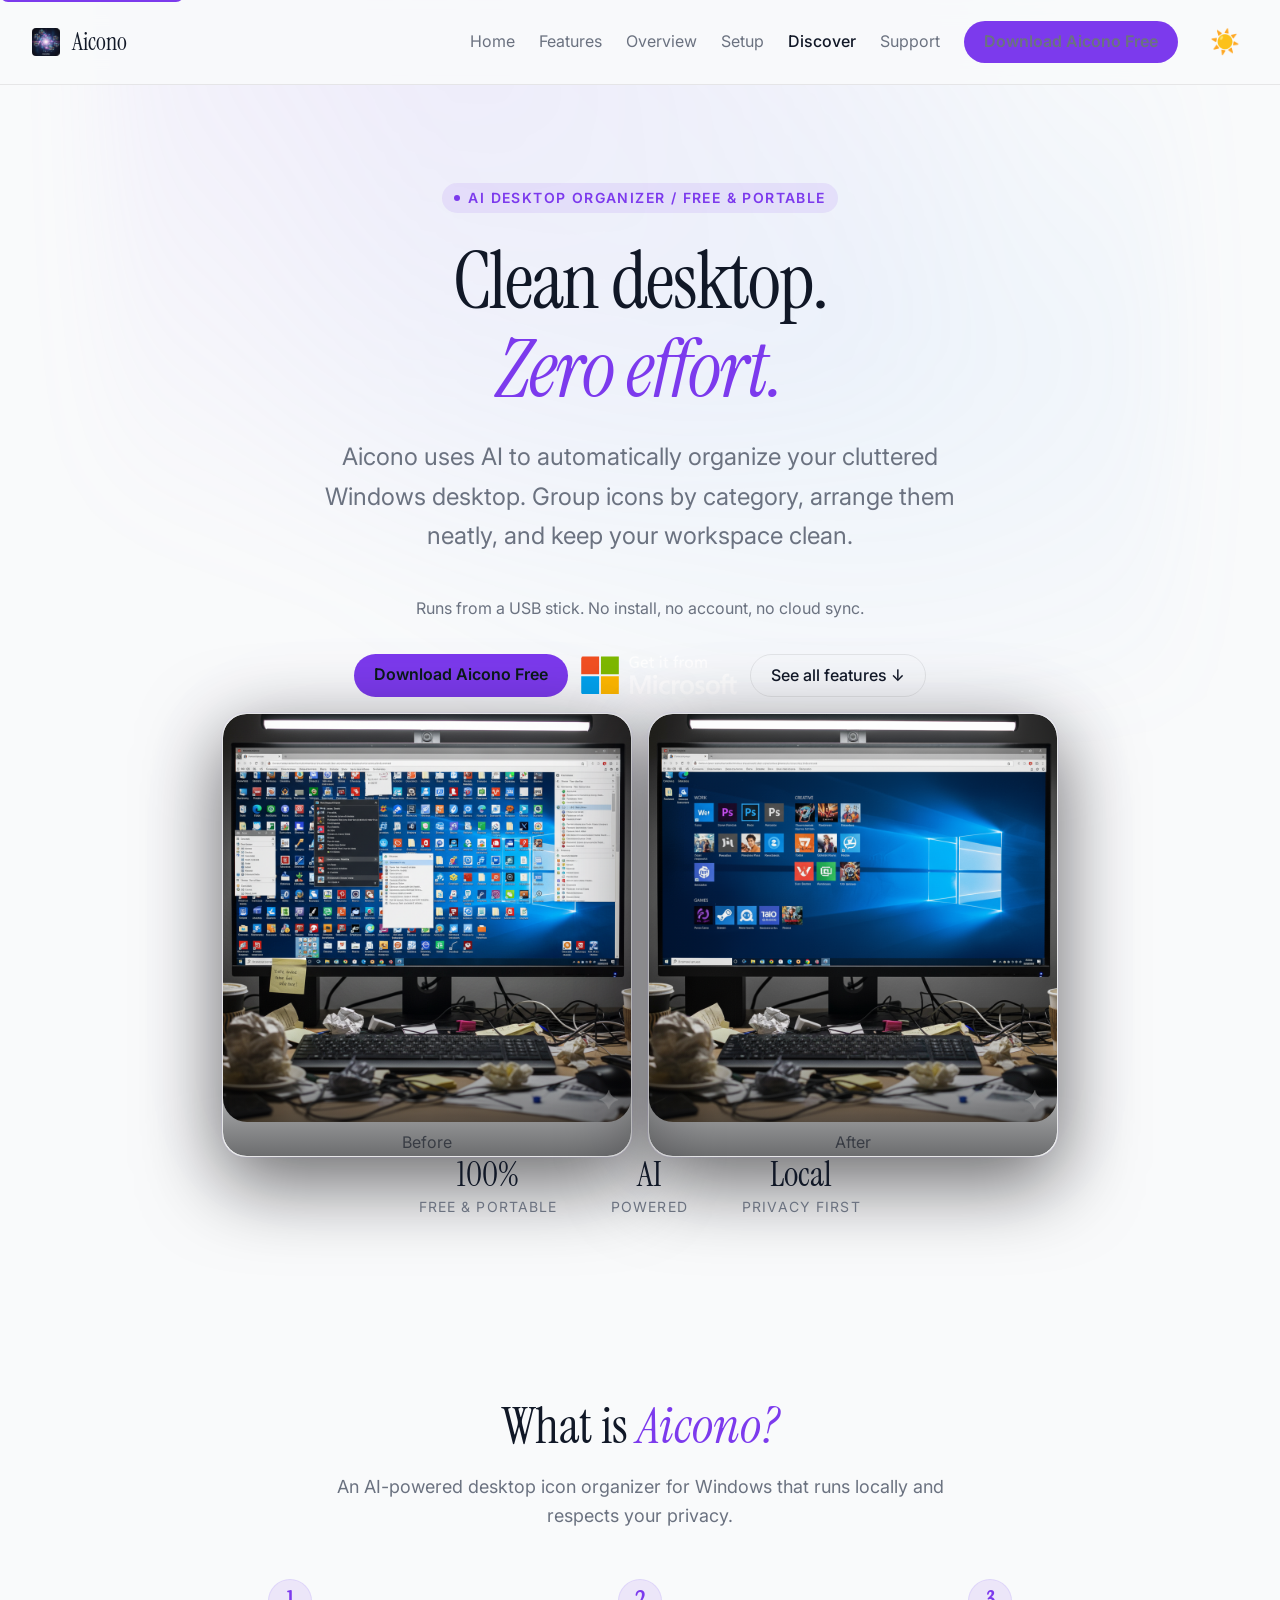
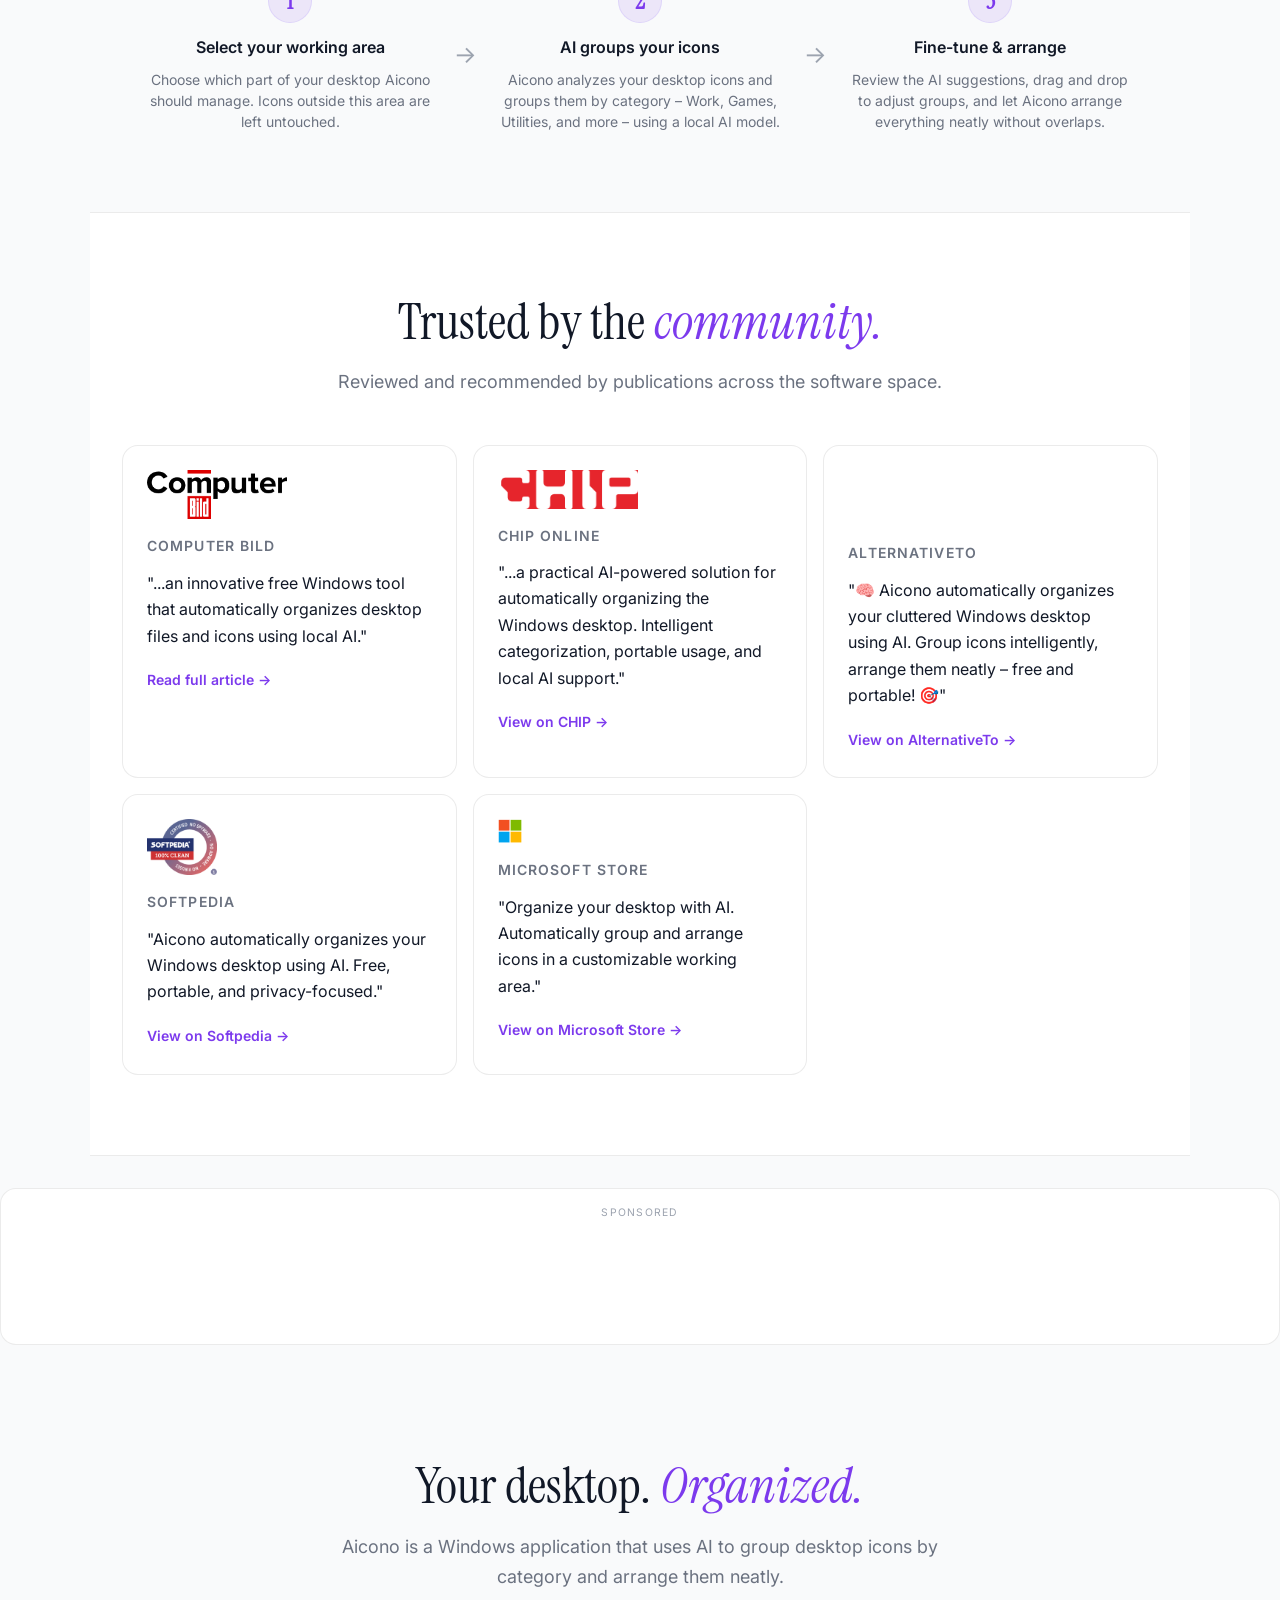
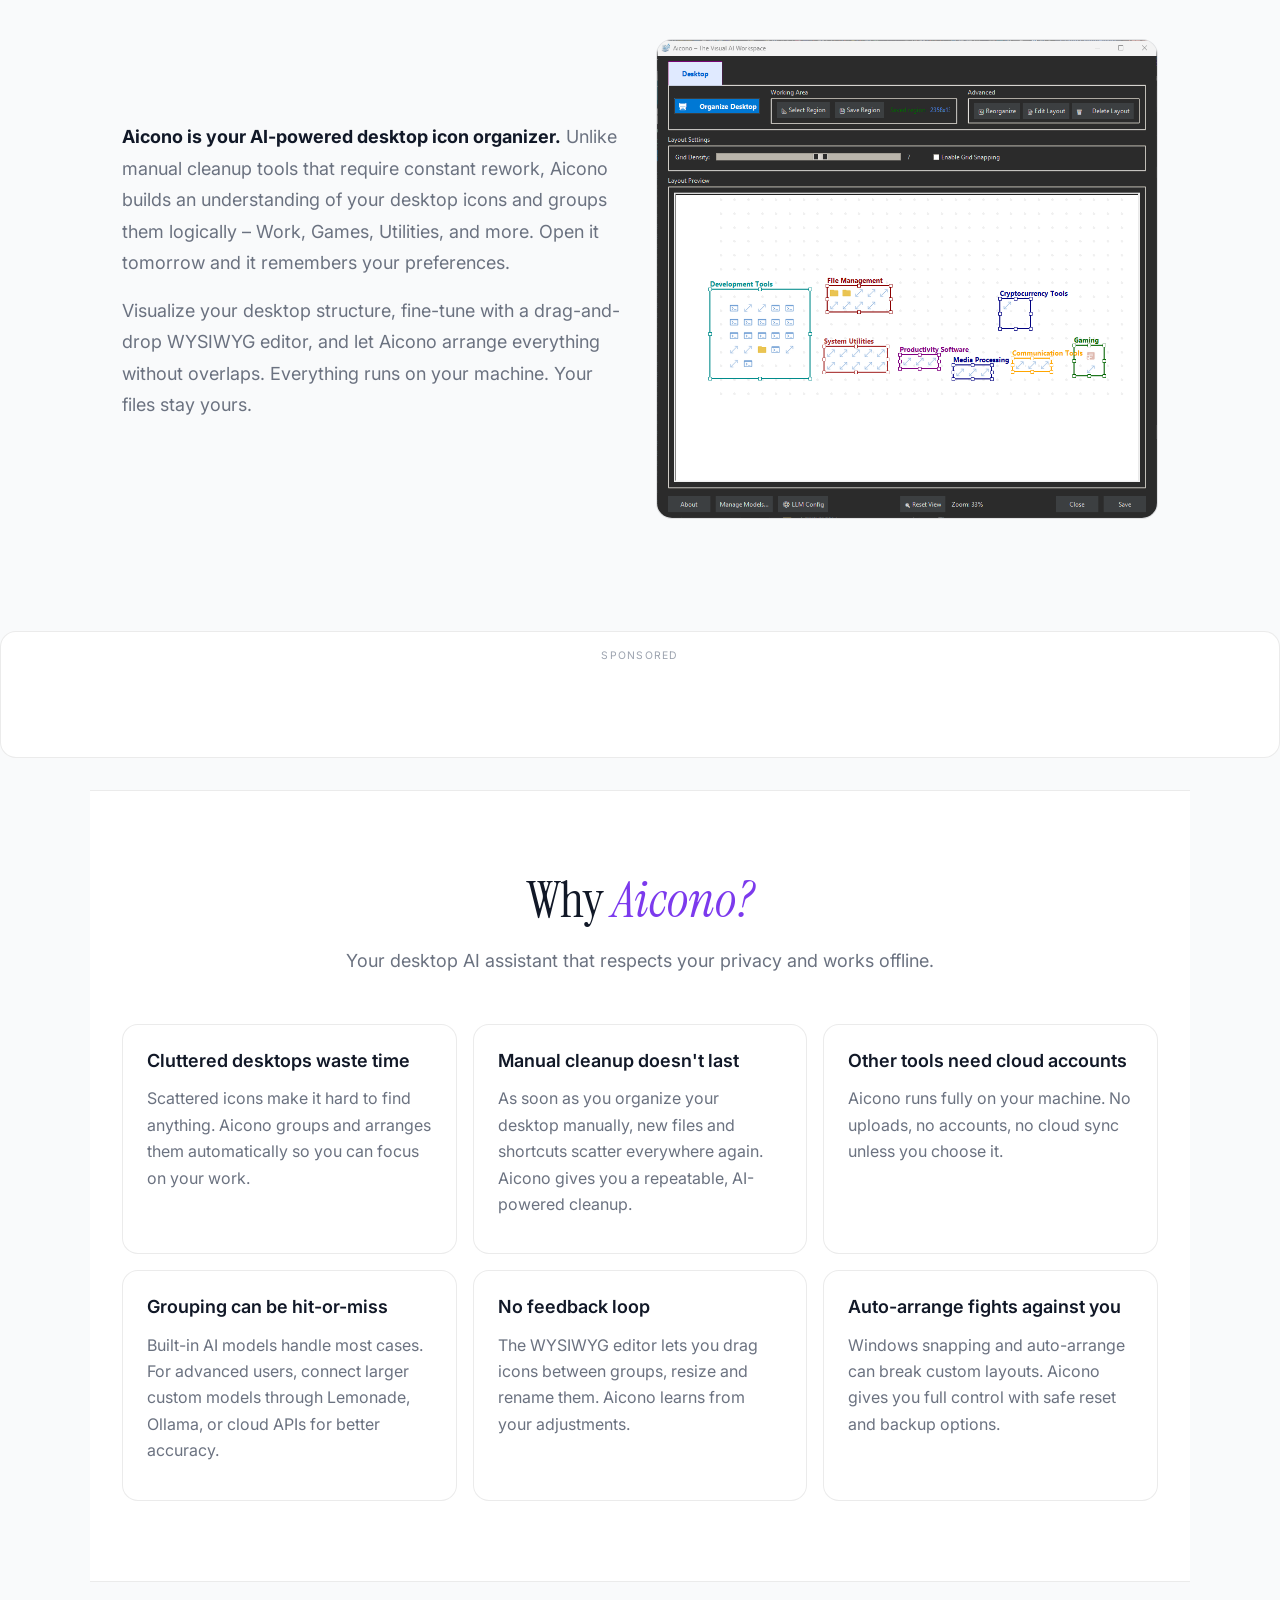
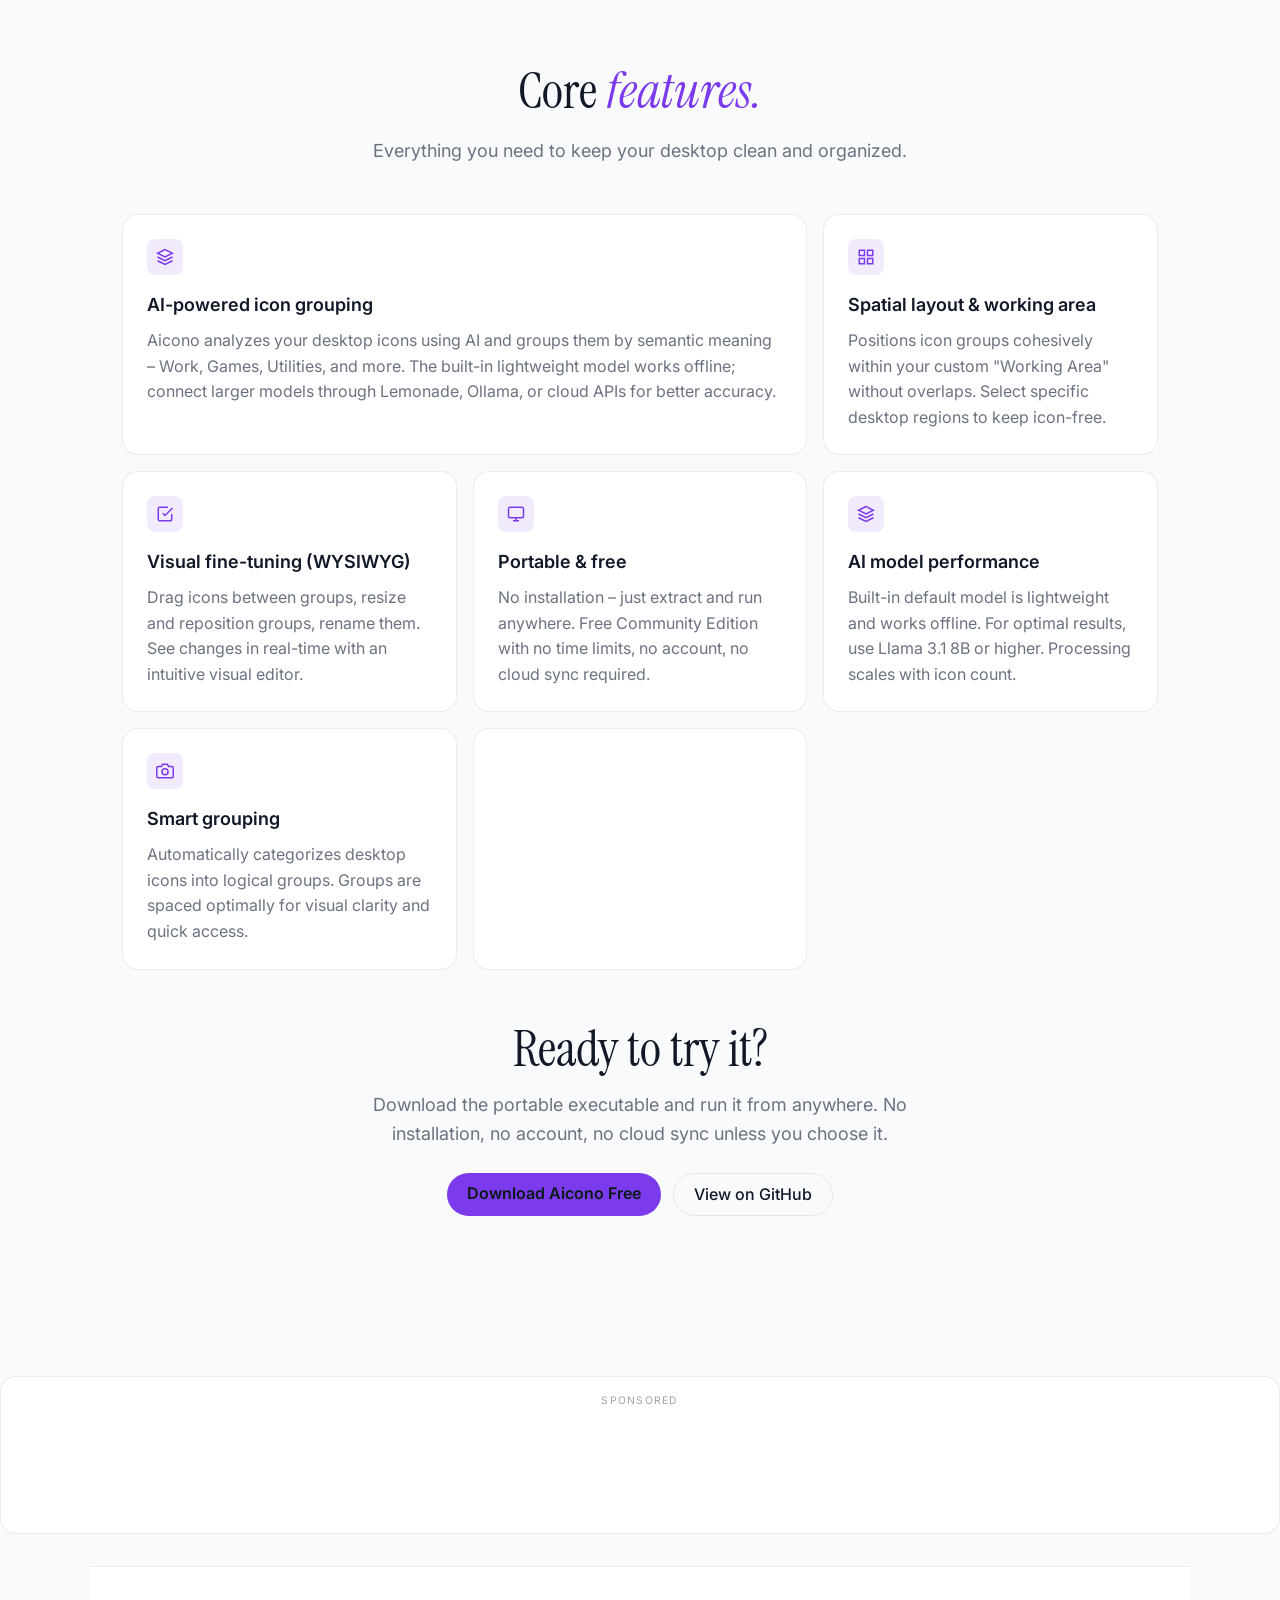
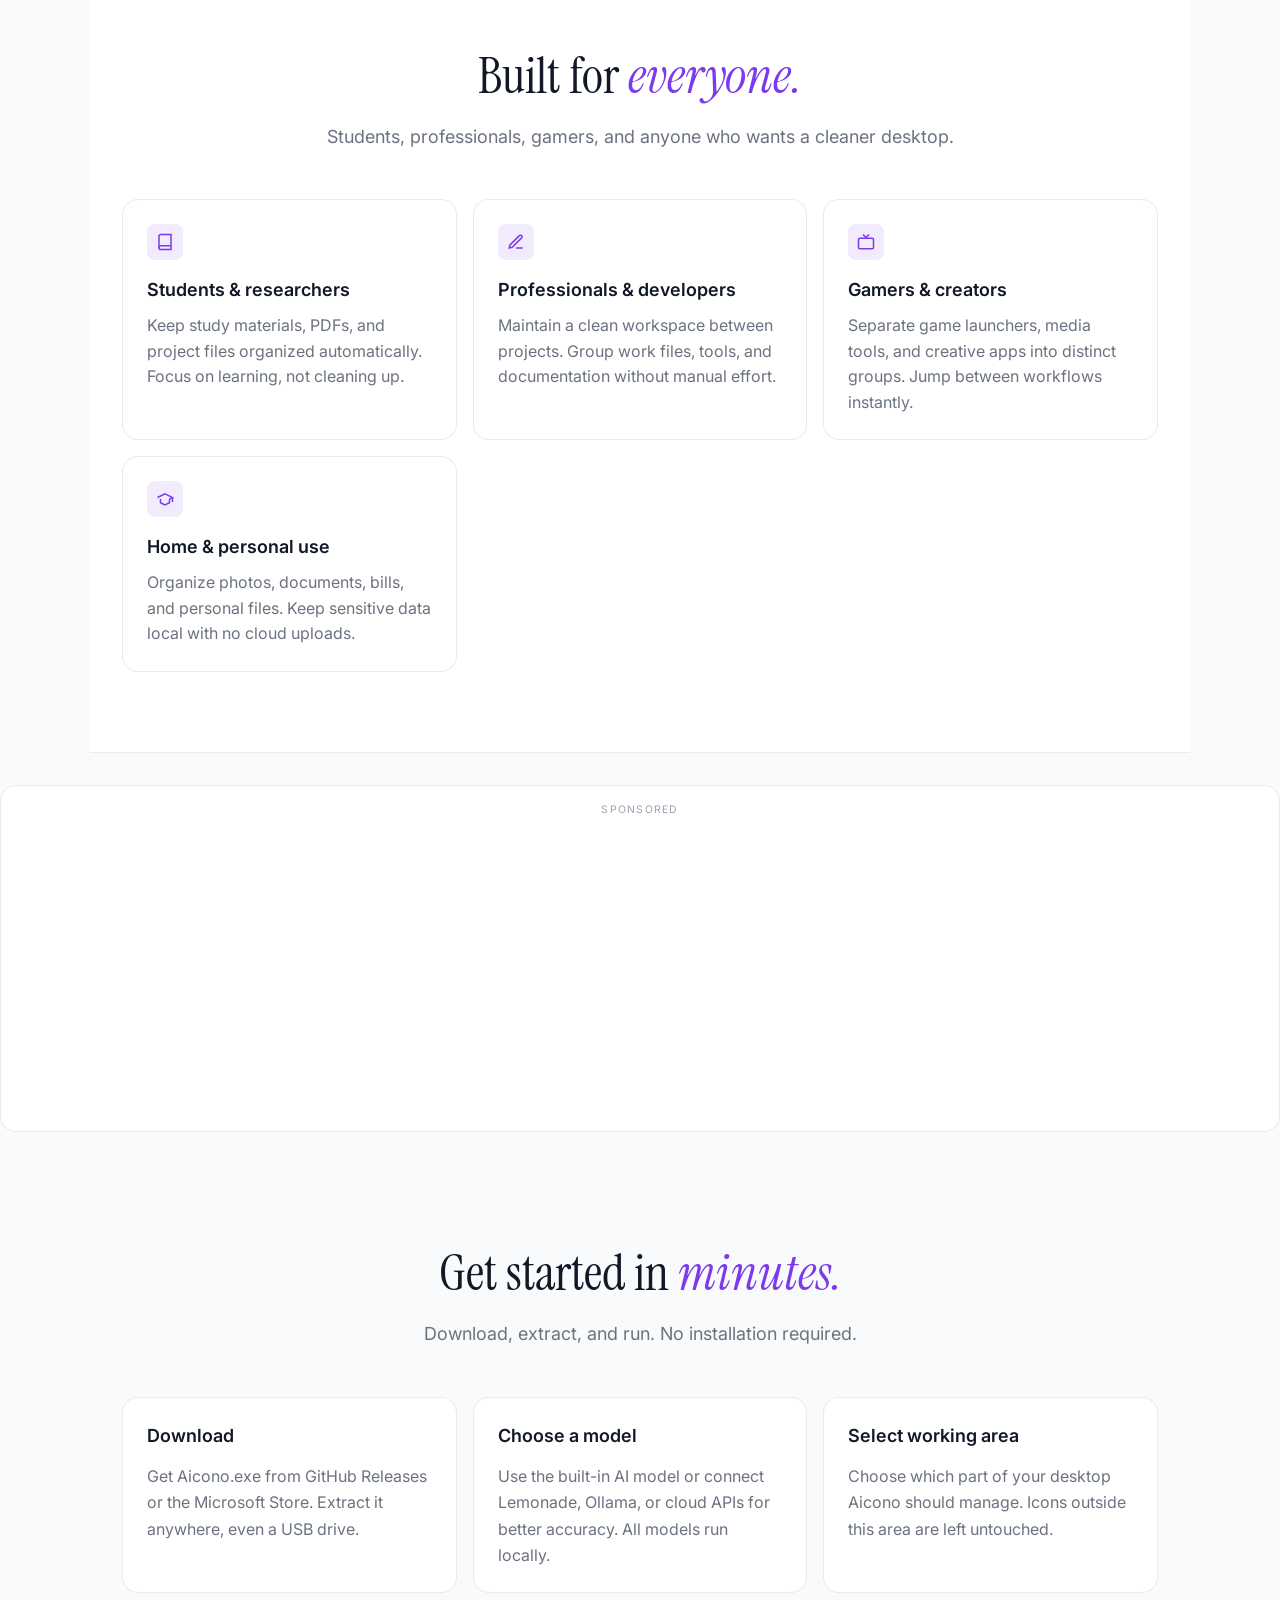
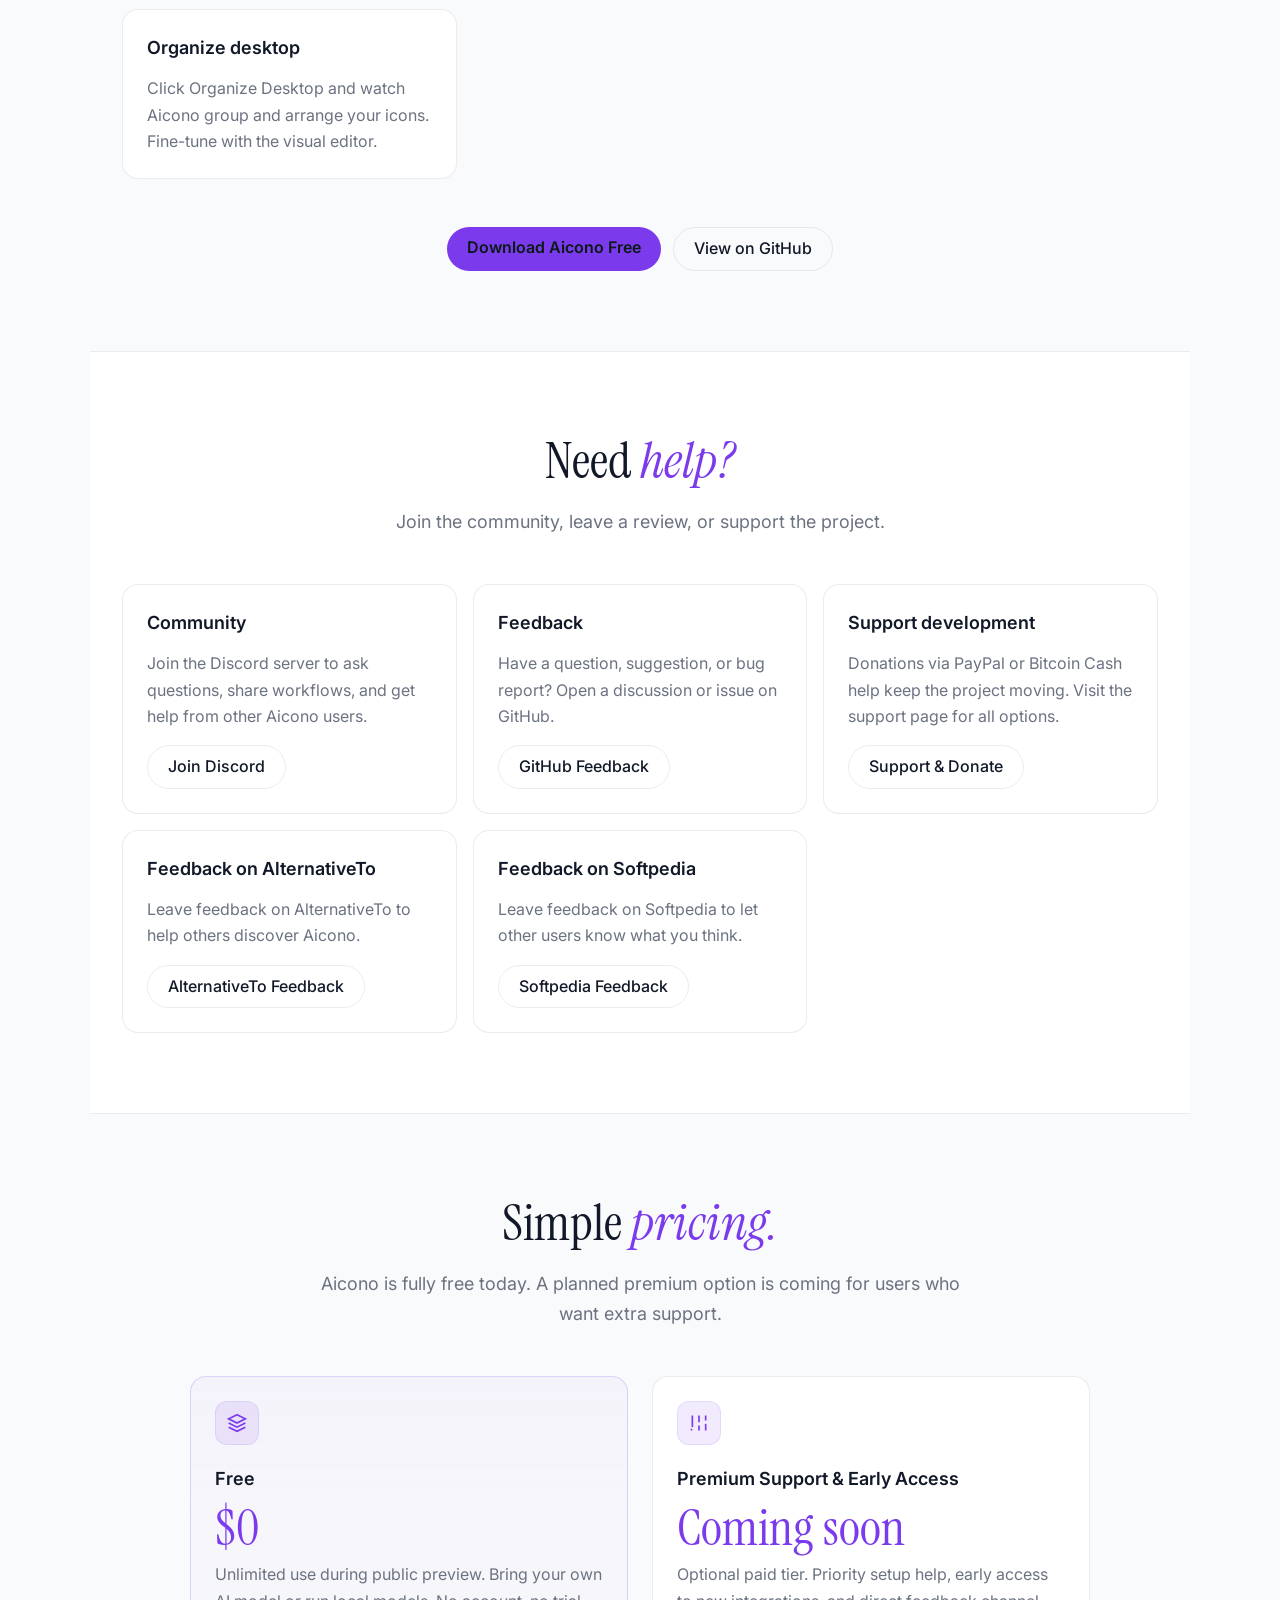
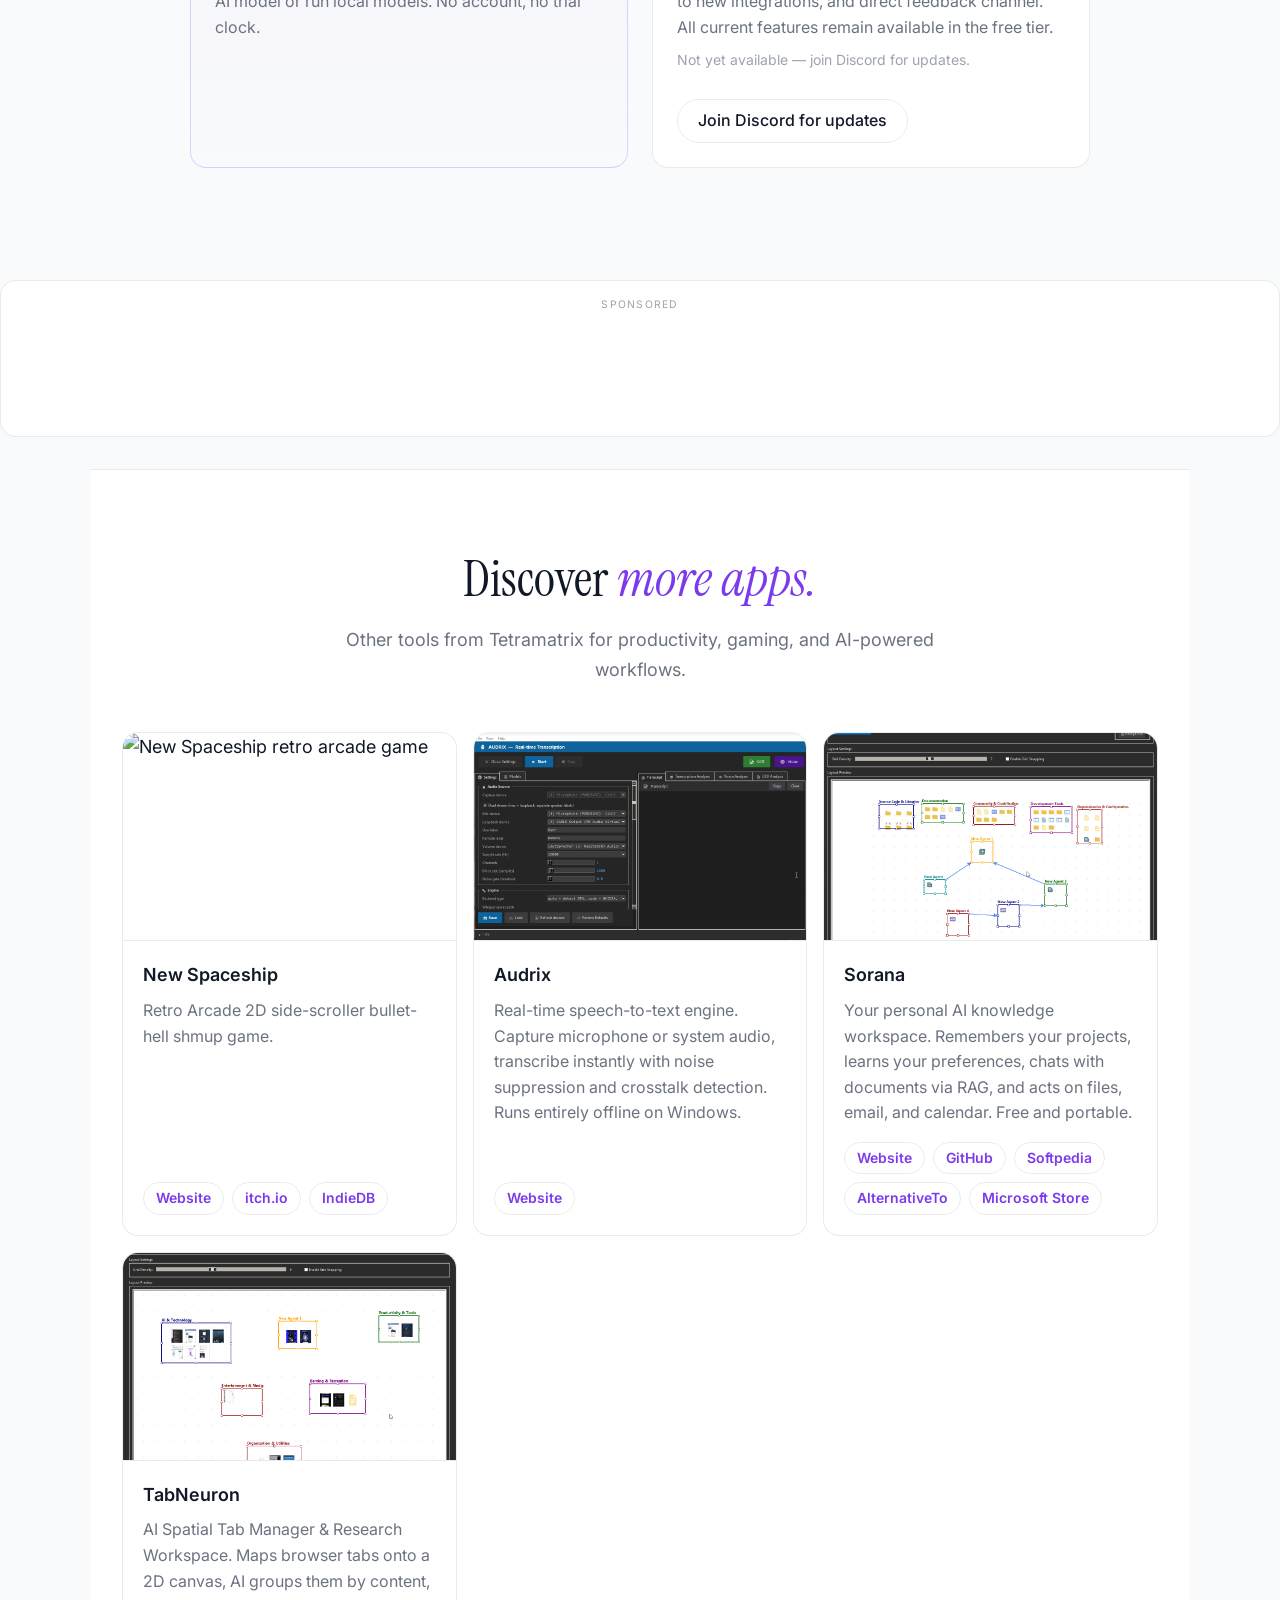
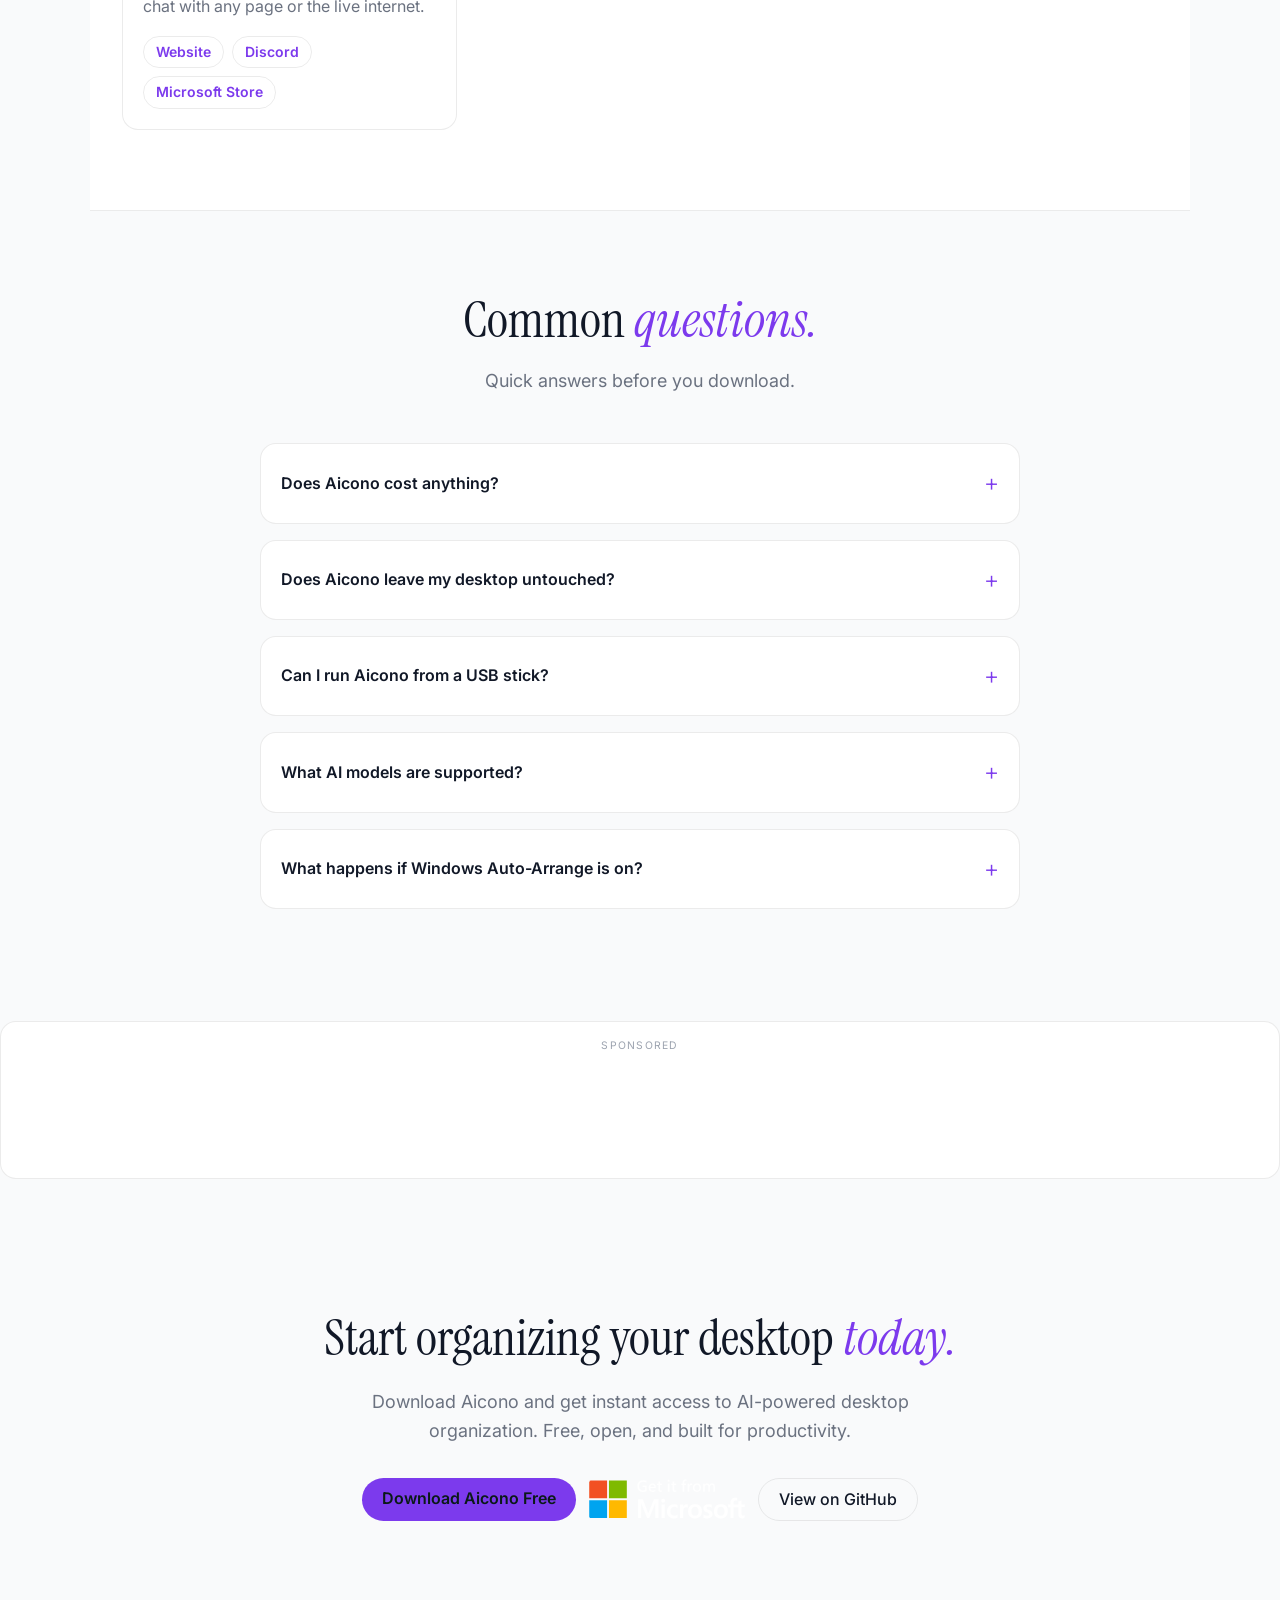
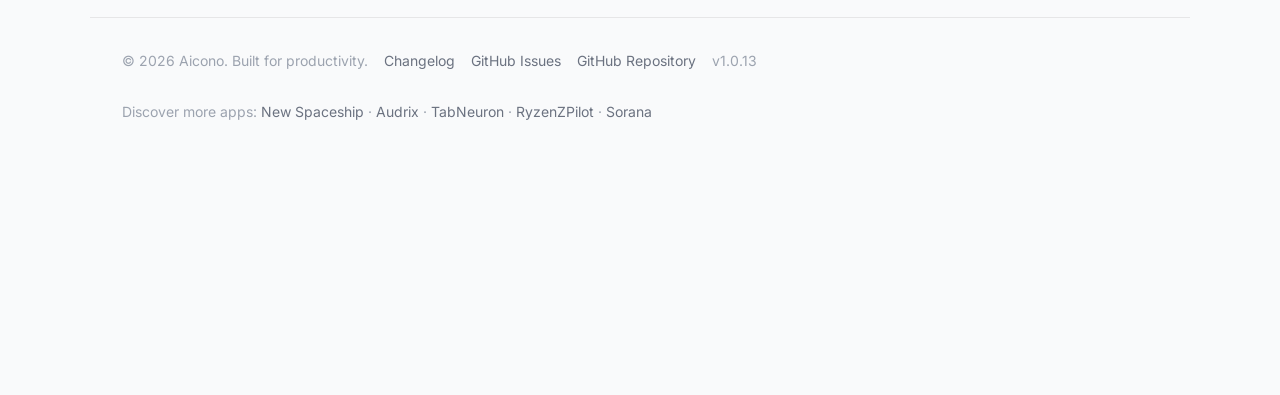
==== docs/index.html @ 20be3ae0 "feat(docs): add support for GitHub download link in footer navigation   Documentation:   - Modified " ====
<!DOCTYPE html>
<html lang="en">
<head>
<meta charset="UTF-8">
<meta name="viewport" content="width=device-width, initial-scale=1.0">
<noscript><meta http-equiv="refresh" content="0; URL=https://tetramatrix.github.io/Aicono/"></noscript>
<script>
(function(){
  var stored=localStorage.getItem('theme');
  if(stored){document.documentElement.setAttribute('data-theme',stored);}
  else if(window.matchMedia&&window.matchMedia('(prefers-color-scheme: light)').matches){
    document.documentElement.setAttribute('data-theme','light');
  }
})();
</script>

<!-- Google Ads -->
<script async src="https://pagead2.googlesyndication.com/pagead/js/adsbygoogle.js?client=ca-pub-6449563648591184"
     crossorigin="anonymous"></script>

<title>Aicono - 🚀 AI Intelligent Desktop Icon Autopilot</title>
<meta name="description" content="Aicono automatically organizes your cluttered Windows desktop using AI. Group icons intelligently, arrange them neatly – free and portable!">
<meta property="og:title" content="Aicono - 🚀 AI Intelligent Desktop Icon Autopilot">
<meta property="og:description" content="Transform your messy desktop into an organized workspace with AI-powered icon grouping and layout!">
<meta property="og:type" content="website">
<meta property="og:url" content="https://tetramatrix.github.io/Aicono/">
<meta property="og:image" content="https://tetramatrix.github.io/Aicono/og-image.png">
<meta name="twitter:card" content="summary_large_image">
<meta name="twitter:title" content="Aicono - 🚀 AI Intelligent Desktop Icon Autopilot">
<meta name="twitter:description" content="Transform your messy desktop into an organized workspace with AI-powered icon grouping and layout!">
<meta name="twitter:image" content="https://tetramatrix.github.io/Aicono/og-image.png">
  <link rel="icon" type="image/png" href="logo-3.png">
  <link rel="canonical" href="https://tetramatrix.github.io/Aicono/">
  <meta name="robots" content="index, follow">
  <meta name="theme-color" content="#0e0f11">
  <link rel="preconnect" href="https://fonts.googleapis.com">
  <link rel="preconnect" href="https://fonts.gstatic.com" crossorigin>
  <link href="https://fonts.googleapis.com/css2?family=Inter:wght@300..700&family=Instrument+Serif:ital@0;1&display=swap" rel="stylesheet">
  <script type="application/ld+json">
    {
      "@context": "https://schema.org",
      "@type": "SoftwareApplication",
      "name": "Aicono",
      "operatingSystem": "Windows 11",
      "applicationCategory": "Productivity, DesktopUtility",
      "offers": { "@type": "Offer", "price": "0" },
      "screenshot": ["desktop_clutter.png", "desktop_clean2.png", "main.png"],
      "url": "https://tetramatrix.github.io/Aicono/",
      "downloadUrl": "https://github.com/Tetramatrix/Aicono/raw/refs/heads/main/docs/Aicono.exe",
      "softwareVersion": "1.0.13",
      "author": { "@type": "Organization", "name": "Tetramatrix" },
      "sameAs": [
        "https://github.com/Tetramatrix/Aicono",
        "https://alternativeto.net/software/aicono",
        "https://www.softpedia.com/get/Desktop-Enhancements/Other-Desktop-Enhancements/Aicono.shtml"
      ]
    }
  </script>
  <script type="application/ld+json">
    {
      "@context": "https://schema.org",
      "@type": "FAQPage",
      "mainEntity": [
        {
          "@type": "Question",
          "name": "Does Aicono cost anything?",
          "acceptedAnswer": {
            "@type": "Answer",
            "text": "Aicono is completely free to download and use. You can connect local AI models (Lemonade, Ollama, Llama.cpp) that run offline, or use cloud APIs with your own key for better accuracy."
          }
        },
        {
          "@type": "Question",
          "name": "Does Aicono leave my desktop untouched?",
          "acceptedAnswer": {
            "@type": "Answer",
            "text": "You define a custom Working Area in the main window. Icons outside that area are left completely untouched, and the visual editor lets you restore previous layouts at any time."
          }
        },
        {
          "@type": "Question",
          "name": "Can I run Aicono from a USB stick?",
          "acceptedAnswer": {
            "@type": "Answer",
            "text": "Yes. Aicono is a portable executable. Extract it anywhere and run it. No installation, no registry changes, no admin rights required."
          }
        },
        {
          "@type": "Question",
          "name": "What AI models are supported?",
          "acceptedAnswer": {
            "@type": "Answer",
            "text": "The built-in lightweight model runs fully offline. For better accuracy, connect Lemonade, Ollama, Llama.cpp, or cloud services like OpenAI and Mistral. The Model Manager lets you browse, favorite, and probe models."
          }
        },
        {
          "@type": "Question",
          "name": "What happens if Windows Auto-Arrange is on?",
          "acceptedAnswer": {
            "@type": "Answer",
            "text": "Disable Windows Auto-Arrange for best results. Right-click your Desktop > View > uncheck Auto-arrange icons. Aicono needs full control to arrange your layout correctly."
          }
        }
      ]
    }
  </script>

<style>
/* Art direction: AI knowledge workspace → technical, clean, confident
   Palette: deep dark surfaces, teal accent, restrained color
   Typography: Instrument Serif display + Inter body */

:root, [data-theme="dark"] {
  --color-bg:             #0e0f11;
  --color-surface:        #141618;
  --color-surface-2:      #1a1c1f;
  --color-surface-3:      #202226;
  --color-border:         rgba(255,255,255,0.08);
  --color-text:           #e8eaed;
  --color-text-muted:     #8a8f98;
  --color-text-faint:     #4a4f58;
  --color-primary:        #A78BFA;
  --color-primary-hover:  #8B5CF6;
  --color-primary-dim:    rgba(167,139,250,0.12);
  --color-primary-glow:   rgba(167,139,250,0.06);
  --color-free:           #4ade80;
  --color-free-dim:       rgba(74,222,128,0.12);
  --color-cloud:          #60a5fa;
  --color-cloud-dim:      rgba(96,165,250,0.12);
  --color-local:          #f59e0b;
  --color-local-dim:      rgba(245,158,11,0.12);

  --font-display: 'Instrument Serif', Georgia, serif;
  --font-body: 'Inter', system-ui, sans-serif;

  --text-xs:   clamp(0.75rem, 0.7rem + 0.25vw, 0.875rem);
  --text-sm:   clamp(0.875rem, 0.8rem + 0.35vw, 1rem);
  --text-base: clamp(1rem, 0.95rem + 0.25vw, 1.125rem);
  --text-lg:   clamp(1.125rem, 1rem + 0.75vw, 1.5rem);
  --text-xl:   clamp(1.5rem, 1.2rem + 1.25vw, 2.25rem);
  --text-2xl:  clamp(2rem, 1.2rem + 2.5vw, 3.5rem);
  --text-hero: clamp(2.5rem, 1rem + 5vw, 5rem);

  --space-1: 0.25rem; --space-2: 0.5rem; --space-3: 0.75rem;
  --space-4: 1rem; --space-5: 1.25rem; --space-6: 1.5rem;
  --space-8: 2rem; --space-10: 2.5rem; --space-12: 3rem;
  --space-16: 4rem; --space-20: 5rem; --space-24: 6rem;

  --radius-sm: 0.375rem; --radius-md: 0.5rem; --radius-lg: 0.75rem;
  --radius-xl: 1rem; --radius-2xl: 1.5rem; --radius-full: 9999px;
}

[data-theme="light"] {
  --color-bg:             #f9fafb;
  --color-surface:        #ffffff;
  --color-surface-2:      #f3f4f6;
  --color-surface-3:      #e5e7eb;
  --color-border:         rgba(0,0,0,0.08);
  --color-text:           #111827;
  --color-text-muted:     #6b7280;
  --color-text-faint:     #9ca3af;
  --color-primary:        #7c3aed;
  --color-primary-hover:  #6d28d9;
  --color-primary-dim:    rgba(124,58,237,0.1);
  --color-primary-glow:   rgba(124,58,237,0.05);
  --color-free:           #16a34a;
  --color-free-dim:       rgba(22,163,74,0.1);
  --color-cloud:          #2563eb;
  --color-cloud-dim:      rgba(37,99,235,0.1);
  --color-local:          #d97706;
  --color-local-dim:      rgba(217,119,6,0.1);
}

*, *::before, *::after { box-sizing: border-box; margin: 0; padding: 0; }
html { scroll-behavior: smooth; -webkit-font-smoothing: antialiased; }
section[id] { scroll-margin-top: 84px; }
@media (prefers-reduced-motion: reduce) {
  html { scroll-behavior: auto; }
  .hero::before { animation: none; }
  .badge-dot { animation: none; }
  .reveal { transition: none; opacity: 1; transform: none; }
  .screenshot-card, .screenshot-card img, .discover-card { transition: none; }
}
body {
  min-height: 100dvh;
  font-family: var(--font-body);
  font-size: var(--text-base);
  color: var(--color-text);
  background: var(--color-bg);
  line-height: 1.6;
  overflow-x: hidden;
  padding-bottom: 240px; /* reserve space for Google Ads bottom banner */
}
img { display: block; max-width: 100%; height: auto; }
.skip-link {
  position: absolute;
  top: -40px;
  left: 0;
  background: var(--color-primary);
  color: #fff;
  padding: var(--space-2) var(--space-4);
  z-index: 100;
  text-decoration: none;
  font-size: var(--text-sm);
  border-radius: var(--radius-md);
}
.skip-link:focus { top: var(--space-2); left: var(--space-2); }
ul { list-style: none; }
a { color: var(--color-primary); text-decoration: none; }
a:hover { color: var(--color-primary-hover); }

/* ── NAV ── */
nav {
  display: flex;
  align-items: center;
  justify-content: space-between;
  padding: var(--space-5) var(--space-8);
  border-bottom: 1px solid var(--color-border);
  position: sticky; top: 0; z-index: 50;
  background: color-mix(in srgb, var(--color-bg) 90%, transparent);
  backdrop-filter: blur(12px);
  transition: box-shadow 200ms ease;
}
nav.scrolled {
  box-shadow: 0 1px 24px rgba(0,0,0,0.25);
}
.nav-logo {
  display: flex; align-items: center; gap: var(--space-3);
  font-family: var(--font-display);
  font-size: var(--text-lg);
  color: var(--color-text);
  text-decoration: none;
}
.nav-links { display: flex; align-items: center; gap: var(--space-6); }
.nav-links a {
  color: var(--color-text-muted); text-decoration: none;
  font-size: var(--text-sm); transition: color 160ms ease;
}
.nav-links a:hover { color: var(--color-text); }
.nav-links a.active { color: var(--color-text); font-weight: 500; }
.btn-primary {
  background: var(--color-primary);
  color: #0a1a17;
  font-size: var(--text-sm);
  font-weight: 600;
  padding: var(--space-2) var(--space-5);
  border-radius: var(--radius-full);
  border: none; cursor: pointer;
  text-decoration: none;
  transition: background 160ms ease, transform 120ms ease;
  display: inline-block;
}
.btn-primary:hover { background: var(--color-primary-hover); transform: translateY(-1px); color: #fff; }
.btn-outline {
  border: 1px solid var(--color-border);
  color: var(--color-text);
  font-size: var(--text-sm);
  font-weight: 500;
  padding: var(--space-2) var(--space-5);
  border-radius: var(--radius-full);
  cursor: pointer;
  text-decoration: none;
  transition: border-color 160ms ease, background 160ms ease;
  display: inline-block;
}
.btn-outline:hover { border-color: var(--color-primary); background: var(--color-primary-dim); }
#toggleFeatures {
  border-color: rgba(255,255,255,0.35);
  background: rgba(255,255,255,0.06);
  color: var(--color-text);
}
#toggleFeatures:hover {
  border-color: var(--color-primary);
  background: var(--color-primary-dim);
  color: var(--color-primary);
}
.btn-store {
  display: inline-flex;
  align-items: center;
  justify-content: center;
  padding: 0;
  border: none;
  background: transparent;
  border-radius: var(--radius-md);
  overflow: hidden;
  transition: transform 120ms ease;
}
.btn-store:hover { transform: translateY(-1px); }
.btn-store img { height: 40px; width: auto; display: block; }

/* ── HERO ── */
.hero {
  padding: clamp(var(--space-16), 10vw, var(--space-24)) var(--space-8);
  text-align: center;
  max-width: 900px;
  margin: 0 auto;
  position: relative;
}
.hero-eyebrow {
  display: inline-flex; align-items: center; gap: var(--space-2);
  font-size: var(--text-xs);
  font-weight: 600;
  text-transform: uppercase;
  letter-spacing: 0.1em;
  color: var(--color-primary);
  background: var(--color-primary-dim);
  padding: var(--space-1) var(--space-3);
  border-radius: var(--radius-full);
  margin-bottom: var(--space-6);
}
.hero h1 {
  font-family: var(--font-display);
  font-size: var(--text-hero);
  font-weight: 400;
  line-height: 1.1;
  margin-bottom: var(--space-6);
  letter-spacing: -0.02em;
}
.hero h1 em {
  font-style: italic;
  color: var(--color-primary);
}
.hero-sub {
  font-size: var(--text-lg);
  color: var(--color-text-muted);
  max-width: 680px;
  margin: 0 auto var(--space-10);
  line-height: 1.65;
}
.hero-actions {
  display: flex; gap: var(--space-3); justify-content: center; flex-wrap: wrap;
  margin-bottom: var(--space-4);
}
.hero-badge {
  display: flex; justify-content: center;
  margin-bottom: var(--space-12);
}
.hero-badge .badge {
  font-size: var(--text-sm);
  padding: var(--space-2) var(--space-4);
}
.hero-stats {
  display: flex; gap: var(--space-8); justify-content: center; flex-wrap: wrap;
}
.stat {
  text-align: center;
  min-width: 120px;
}
.stat-number {
  font-family: var(--font-display);
  font-size: var(--text-xl);
  color: var(--color-text);
  display: block;
  line-height: 1;
}
.stat-label {
  font-size: var(--text-xs);
  color: var(--color-text-muted);
  text-transform: uppercase;
  letter-spacing: 0.08em;
}

/* ── HERO ORB ── */
.hero::before {
  content: "";
  position: absolute;
  inset: -20% -10% auto;
  height: 70%;
  background:
    radial-gradient(ellipse at 30% 20%, rgba(167,139,250,0.12) 0%, transparent 60%),
    radial-gradient(ellipse at 70% 60%, rgba(96,165,250,0.08) 0%, transparent 60%);
  filter: blur(40px);
  animation: hero-orb 10s ease-in-out infinite alternate;
  pointer-events: none;
  z-index: 0;
}
.hero > * { position: relative; z-index: 1; }
@keyframes hero-orb {
  0%   { transform: translate(0, 0) scale(1); }
  100% { transform: translate(-3%, 4%) scale(1.06); }
}

/* ── SECTION REVEAL ── */
.reveal {
  opacity: 0;
  transform: translateY(24px);
  transition: opacity 700ms ease, transform 700ms ease;
}
.reveal.revealed {
  opacity: 1;
  transform: translateY(0);
}

/* ── BADGE PULSE ── */
@keyframes badge-pulse {
  0%, 100% { opacity: 1; transform: scale(1); }
  50%      { opacity: 0.6; transform: scale(1.25); }
}
.badge-dot { animation: badge-pulse 2.4s ease-in-out infinite; }

/* ── SCREENSHOT HOVER ── */
.screenshot-card {
  background: var(--color-surface);
  border: 1px solid var(--color-border);
  border-radius: var(--radius-xl);
  overflow: hidden;
  transition: transform 200ms ease, box-shadow 200ms ease;
}
.screenshot-card:hover {
  transform: translateY(-4px);
  box-shadow: 0 20px 48px rgba(0,0,0,0.35);
}
.screenshot-card img {
  width: 100%;
  aspect-ratio: 16/10;
  object-fit: cover;
  border-bottom: 1px solid var(--color-border);
  transition: transform 300ms ease;
}
.screenshot-card:hover img {
  transform: scale(1.04);
}

/* ── SCREENSHOT SHOWCASE ── */
.showcase {
  padding: 0 var(--space-8) var(--space-20);
  max-width: 1100px;
  margin: 0 auto;
}
.screenshot-wrap {
  position: relative;
  border-radius: var(--radius-2xl);
  overflow: hidden;
  border: 1px solid var(--color-border);
  box-shadow:
    0 0 0 1px rgba(167,139,250,0.08),
    0 24px 80px rgba(0,0,0,0.6),
    0 0 120px rgba(167,139,250,0.04);
}
.screenshot-wrap::before {
  content: "";
  position: absolute; inset: 0;
  background: linear-gradient(to bottom,
    transparent 70%,
    rgba(14,15,17,0.6) 100%);
  z-index: 1; pointer-events: none;
  border-radius: var(--radius-2xl);
}
.screenshot-wrap img {
  width: 100%; display: block;
  border-radius: var(--radius-2xl);
}
.screenshot-caption {
  text-align: center;
  margin-top: var(--space-6);
  font-size: var(--text-sm);
  color: var(--color-text-muted);
}

/* ── FREE BADGE FLOATING ── */
.floating-badges {
  display: flex; gap: var(--space-3); justify-content: center; flex-wrap: wrap;
  margin-top: var(--space-8);
  margin-bottom: var(--space-4);
}
.badge {
  display: inline-flex; align-items: center; gap: var(--space-2);
  padding: var(--space-2) var(--space-3);
  border-radius: var(--radius-full);
  font-size: var(--text-xs);
  font-weight: 600;
  border: 1px solid;
}
.badge.free { color: var(--color-free); background: var(--color-free-dim); border-color: rgba(74,222,128,0.25); }
.badge.cloud { color: var(--color-cloud); background: var(--color-cloud-dim); border-color: rgba(96,165,250,0.25); }
.badge.local { color: var(--color-local); background: var(--color-local-dim); border-color: rgba(245,158,11,0.25); }
.badge-dot { width: 6px; height: 6px; border-radius: 50%; background: currentColor; }

/* ── FAQ ACCORDION ── */
.faq-item {
  background: var(--color-surface);
  border: 1px solid var(--color-border);
  border-radius: var(--radius-xl);
  padding: var(--space-5);
}
.faq-item summary {
  font-size: var(--text-sm);
  font-weight: 600;
  color: var(--color-text);
  cursor: pointer;
  list-style: none;
  display: flex;
  justify-content: space-between;
  align-items: center;
}
.faq-item summary::-webkit-details-marker { display: none; }
.faq-item summary::after {
  content: "+";
  font-size: var(--text-lg);
  font-weight: 300;
  color: var(--color-primary);
  flex-shrink: 0;
  margin-left: var(--space-3);
}
.faq-item[open] summary::after { content: "−"; }
.faq-item p {
  font-size: var(--text-sm);
  color: var(--color-text-muted);
  line-height: 1.65;
  margin-top: var(--space-3);
  padding-top: var(--space-3);
  border-top: 1px solid var(--color-border);
}

/* ── PRICING ── */
.pricing-grid {
  display: grid;
  grid-template-columns: repeat(auto-fit, minmax(min(280px, 100%), 1fr));
  gap: var(--space-6);
  max-width: 900px;
  margin: 0 auto;
}
.pricing-card {
  background: var(--color-surface);
  border: 1px solid var(--color-border);
  border-radius: var(--radius-xl);
  padding: var(--space-6);
  display: flex;
  flex-direction: column;
  gap: var(--space-2);
  align-items: flex-start;
  transition: border-color 200ms, box-shadow 200ms;
}
.pricing-card:hover {
  border-color: rgba(167,139,250,0.18);
  box-shadow: 0 12px 40px rgba(0,0,0,0.25);
}
.pricing-card--accent {
  border-color: rgba(167,139,250,0.35);
  background: linear-gradient(180deg, rgba(167,139,250,0.06), transparent);
}
.pricing-card--accent:hover {
  border-color: rgba(167,139,250,0.5);
  box-shadow: 0 12px 40px rgba(167,139,250,0.1);
}
.pricing-icon {
  width: 44px; height: 44px; border-radius: var(--radius-lg);
  background: var(--color-primary-dim);
  color: var(--color-primary);
  display: flex; align-items: center; justify-content: center;
  margin-bottom: var(--space-3);
  border: 1px solid rgba(167,139,250,0.2);
}
.pricing-icon svg { width: 20px; height: 20px; }
.pricing-name { font-size: var(--text-base); font-weight: 600; color: var(--color-text); margin: 0; }
.pricing-price {
  font-family: var(--font-display);
  font-size: var(--text-2xl);
  color: var(--color-primary);
  line-height: 1;
}
.pricing-desc {
  font-size: var(--text-sm);
  color: var(--color-text-muted);
  line-height: 1.65;
  margin: 0;
}
.pricing-note {
  font-size: var(--text-xs);
  color: var(--color-text-faint);
  margin: 0 0 var(--space-2);
}
.pricing-cta {
  margin-top: var(--space-3);
  font-size: var(--text-sm);
}

/* ── SECTION BASE ── */
.section {
  padding: var(--space-20) var(--space-8);
  max-width: 1100px;
  margin: 0 auto;
}
.section-alt {
  background: var(--color-surface);
  border-top: 1px solid var(--color-border);
  border-bottom: 1px solid var(--color-border);
}
.section-header {
  max-width: 640px;
  margin: 0 auto var(--space-12);
  text-align: center;
}
.section-header h2,
.section-header .h2 {
  font-family: var(--font-display);
  font-size: var(--text-2xl);
  font-weight: 400;
  line-height: 1.15;
  margin-bottom: var(--space-4);
}
.section-header h2 em,
.section-header .h2 em {
  font-style: italic;
  color: var(--color-primary);
}
.section-header p {
  color: var(--color-text-muted);
  font-size: var(--text-base);
  line-height: 1.65;
}

/* ── HOW IT WORKS STEPS ── */
.steps {
  display: flex;
  gap: var(--space-6);
  justify-content: center;
  flex-wrap: wrap;
  margin-top: var(--space-8);
}
.step {
  flex: 1;
  min-width: 180px;
  max-width: 280px;
  text-align: center;
}
.step-number {
  display: inline-flex;
  align-items: center;
  justify-content: center;
  width: 44px;
  height: 44px;
  border-radius: 50%;
  background: var(--color-primary-dim);
  color: var(--color-primary);
  font-family: var(--font-display);
  font-size: var(--text-lg);
  font-weight: 600;
  margin-bottom: var(--space-3);
  border: 1px solid rgba(167,139,250,0.2);
}
.logo-light-bg {
  background: rgba(255,255,255,0.95);
  padding: var(--space-2) var(--space-3);
  border-radius: var(--radius-md);
}
[data-theme="light"] .logo-light-bg {
  background: transparent;
  border: 1px solid var(--color-border);
  padding: var(--space-2) var(--space-3);
  border-radius: var(--radius-md);
}
.step h3 {
  font-size: var(--text-sm);
  font-weight: 600;
  color: var(--color-text);
  margin-bottom: var(--space-2);
}
.step p {
  font-size: var(--text-xs);
  color: var(--color-text-muted);
  line-height: 1.5;
}
.step-arrow {
  display: flex;
  align-items: center;
  color: var(--color-text-faint);
  font-size: var(--text-lg);
}
@media (max-width: 768px) {
  .step-arrow { display: none; }
  .steps { gap: var(--space-8); }
}

/* ── TESTIMONIALS ── */
.testimonials-grid {
  display: grid;
  grid-template-columns: repeat(auto-fill, minmax(min(320px,100%), 1fr));
  gap: var(--space-4);
}
.testimonial-card {
  background: var(--color-surface);
  border: 1px solid var(--color-border);
  border-radius: var(--radius-xl);
  padding: var(--space-6);
  transition: border-color 200ms, box-shadow 200ms;
}
.testimonial-card:hover {
  border-color: rgba(167,139,250,0.2);
  box-shadow: 0 8px 32px rgba(167,139,250,0.04);
}
.testimonial-logo {
  max-width: 140px;
  max-height: 56px;
  width: auto;
  height: auto;
  object-fit: contain;
  object-position: left center;
  display: block;
  margin-bottom: var(--space-4);
}
.testimonial-logo.has-bg {
  background: rgba(255, 255, 255, 0.95);
  padding: var(--space-2) var(--space-3);
  border-radius: var(--radius-md);
}
.testimonial-source {
  font-size: var(--text-xs);
  font-weight: 600;
  text-transform: uppercase;
  letter-spacing: 0.08em;
  color: var(--color-text-muted);
  margin-bottom: var(--space-3);
}
.testimonial-quote {
  font-size: var(--text-sm);
  color: var(--color-text);
  line-height: 1.65;
  margin-bottom: var(--space-4);
}
.testimonial-link {
  font-size: var(--text-xs);
  font-weight: 600;
  color: var(--color-primary);
}

/* ── OVERVIEW / ABOUT ── */
.overview-grid {
  display: grid;
  grid-template-columns: 1fr;
  gap: var(--space-8);
  align-items: center;
}
@media (min-width: 768px) {
  .overview-grid { grid-template-columns: 1fr 1fr; }
}
.overview-text p {
  color: var(--color-text-muted);
  font-size: var(--text-base);
  line-height: 1.75;
  margin-bottom: var(--space-4);
}
.overview-text strong {
  color: var(--color-text);
}
.overview-video {
  position: relative;
  width: 100%;
  padding-bottom: 56.25%;
  border-radius: var(--radius-xl);
  overflow: hidden;
  border: 1px solid var(--color-border);
  background: var(--color-surface-2);
}
.overview-video iframe {
  position: absolute;
  inset: 0;
  width: 100%;
  height: 100%;
  border: 0;
}

/* ── PROBLEM / SOLUTION CARDS ── */
.problem-grid {
  display: grid;
  grid-template-columns: repeat(auto-fill, minmax(min(300px,100%), 1fr));
  gap: var(--space-4);
}
.problem-card {
  background: var(--color-surface);
  border: 1px solid var(--color-border);
  border-radius: var(--radius-xl);
  padding: var(--space-6);
  transition: border-color 200ms, box-shadow 200ms;
}
.problem-card:hover {
  border-color: rgba(167,139,250,0.2);
  box-shadow: 0 8px 32px rgba(167,139,250,0.04);
}
.problem-card h3 {
  font-size: var(--text-base);
  font-weight: 600;
  color: var(--color-text);
  margin-bottom: var(--space-3);
  line-height: 1.35;
}
.problem-card p {
  font-size: var(--text-sm);
  color: var(--color-text-muted);
  line-height: 1.65;
  margin-bottom: var(--space-3);
}
.problem-card ul {
  list-style: disc;
  padding-left: var(--space-5);
  font-size: var(--text-sm);
  color: var(--color-text-muted);
}
.problem-card li {
  margin-bottom: var(--space-2);
  line-height: 1.5;
}

/* ── COMPARISON ── */
.comparison-table {
  width: 100%;
  border-collapse: collapse;
  border: 1px solid var(--color-border);
  border-radius: var(--radius-lg);
  overflow: hidden;
  font-size: var(--text-sm);
}
.comparison-table th,
.comparison-table td {
  padding: var(--space-3) var(--space-4);
  border-bottom: 1px solid var(--color-border);
  text-align: left;
}
.comparison-table th {
  background: var(--color-surface-2);
  color: var(--color-text);
  font-weight: 600;
}
.comparison-table td {
  color: var(--color-text-muted);
}
.comparison-table tr:last-child td { border-bottom: none; }
.comparison-table td:first-child { color: var(--color-text); font-weight: 500; }
.comparison-table .win { color: var(--color-free); }

/* ── FEATURES ── */
.features-header { text-align: left; }
.features-grid {
  display: grid;
  grid-template-columns: repeat(auto-fill, minmax(min(300px,100%), 1fr));
  gap: var(--space-4);
}
.feature-card {
  background: var(--color-surface);
  border: 1px solid var(--color-border);
  border-radius: var(--radius-xl);
  padding: var(--space-6);
  transition: border-color 200ms, box-shadow 200ms;
}
.feature-card:hover {
  border-color: rgba(167,139,250,0.2);
  box-shadow: 0 8px 32px rgba(167,139,250,0.04);
}
.feature-card.large { grid-column: span 2; }
.feature-icon {
  width: 36px; height: 36px;
  background: var(--color-primary-dim);
  border-radius: var(--radius-md);
  display: flex; align-items: center; justify-content: center;
  margin-bottom: var(--space-4);
  color: var(--color-primary);
}
.feature-icon svg { width: 18px; height: 18px; }
.feature-card h3 {
  font-size: var(--text-base);
  font-weight: 600;
  margin-bottom: var(--space-2);
  color: var(--color-text);
}
.feature-card p {
  font-size: var(--text-sm);
  color: var(--color-text-muted);
  line-height: 1.6;
}

/* ── CHAT EXAMPLES ── */
.examples-grid {
  display: grid;
  grid-template-columns: repeat(auto-fill, minmax(min(240px,100%), 1fr));
  gap: var(--space-4);
  margin-top: var(--space-8);
}
.example-card {
  background: var(--color-surface);
  border: 1px solid var(--color-border);
  border-radius: var(--radius-xl);
  padding: var(--space-5);
  transition: border-color 200ms, box-shadow 200ms;
}
.example-card:hover {
  border-color: rgba(167,139,250,0.2);
  box-shadow: 0 8px 32px rgba(167,139,250,0.04);
}
.example-card h4 {
  font-size: var(--text-sm);
  font-weight: 600;
  color: var(--color-primary);
  margin-bottom: var(--space-3);
}
.example-card ul {
  list-style: none;
  padding: 0;
}
.example-card li {
  font-size: var(--text-xs);
  color: var(--color-text-muted);
  line-height: 1.65;
  margin-bottom: var(--space-2);
  padding-left: var(--space-3);
  border-left: 2px solid var(--color-border);
  transition: border-color 160ms;
}
.example-card li:hover {
  border-left-color: var(--color-primary);
  color: var(--color-text);
}

/* ── SCREENSHOT STRIP ── */
.screenshot-strip {
  display: grid;
  grid-template-columns: repeat(auto-fill, minmax(min(260px,100%), 1fr));
  gap: var(--space-4);
  margin-top: var(--space-12);
}
.screenshot-card {
  background: var(--color-surface);
  border: 1px solid var(--color-border);
  border-radius: var(--radius-xl);
  overflow: hidden;
}
.screenshot-card img {
  width: 100%;
  aspect-ratio: 16/10;
  object-fit: cover;
  border-bottom: 1px solid var(--color-border);
}
.screenshot-card figcaption {
  padding: var(--space-4);
  font-size: var(--text-sm);
  color: var(--color-text-muted);
  line-height: 1.5;
}

/* ── DISCOVER / OTHER APPS ── */
.discover-grid {
  display: grid;
  grid-template-columns: repeat(auto-fill, minmax(min(300px,100%), 1fr));
  gap: var(--space-4);
}
.discover-card {
  background: var(--color-surface);
  border: 1px solid var(--color-border);
  border-radius: var(--radius-xl);
  overflow: hidden;
  transition: border-color 200ms, box-shadow 200ms;
  display: flex;
  flex-direction: column;
}
.discover-card:hover {
  border-color: rgba(167,139,250,0.2);
  box-shadow: 0 8px 32px rgba(167,139,250,0.04);
  transform: translateY(-2px);
}
.discover-card img {
  width: 100%;
  aspect-ratio: 16/10;
  object-fit: cover;
  border-bottom: 1px solid var(--color-border);
}
.discover-card-body {
  padding: var(--space-5);
  flex: 1;
  display: flex;
  flex-direction: column;
}
.discover-card h3 {
  font-size: var(--text-base);
  font-weight: 600;
  color: var(--color-text);
  margin-bottom: var(--space-2);
}
.discover-card p {
  font-size: var(--text-sm);
  color: var(--color-text-muted);
  line-height: 1.6;
  margin-bottom: var(--space-4);
  flex: 1;
}
.discover-links {
  display: flex;
  flex-wrap: wrap;
  gap: var(--space-2);
}
.discover-links a {
  font-size: var(--text-xs);
  font-weight: 600;
  color: var(--color-primary);
  border: 1px solid var(--color-border);
  border-radius: var(--radius-full);
  padding: var(--space-1) var(--space-3);
  transition: background 160ms, border-color 160ms;
}
.discover-links a:hover {
  background: var(--color-primary-dim);
  border-color: var(--color-primary);
}

/* ── PROVIDERS ── */
.providers-section {
  padding: var(--space-16) var(--space-8);
  text-align: center;
  border-top: 1px solid var(--color-border);
}
.section-label {
  font-size: var(--text-xs);
  font-weight: 600;
  text-transform: uppercase;
  letter-spacing: 0.1em;
  color: var(--color-text-faint);
  margin-bottom: var(--space-8);
}
.providers-grid {
  display: flex; flex-wrap: wrap; gap: var(--space-3);
  justify-content: center;
  max-width: 800px; margin: 0 auto;
}
.provider-chip {
  display: inline-flex; align-items: center; gap: var(--space-2);
  padding: var(--space-2) var(--space-4);
  background: var(--color-surface-2);
  border: 1px solid var(--color-border);
  border-radius: var(--radius-full);
  font-size: var(--text-sm);
  color: var(--color-text-muted);
  transition: border-color 160ms, color 160ms, background 160ms;
}
.provider-chip:hover {
  border-color: var(--color-primary);
  color: var(--color-text);
  background: var(--color-primary-dim);
}
.provider-chip .icon { width: 16px; height: 16px; object-fit: contain; }
.providers-sub-label {
  font-size: var(--text-xs);
  color: var(--color-text-muted);
  margin-bottom: var(--space-3);
}
.providers-sub-label + .providers-grid { margin-bottom: var(--space-8); }
.providers-grid + .providers-sub-label { margin-top: var(--space-10); }

/* ── FREE MODEL COUNTER ── */
.free-highlight {
  margin: var(--space-4) 0 0;
  padding: var(--space-4) var(--space-5);
  background: var(--color-free-dim);
  border: 1px solid rgba(74,222,128,0.2);
  border-radius: var(--radius-lg);
  display: flex; align-items: center; gap: var(--space-3);
}
.free-highlight-num {
  font-family: var(--font-display);
  font-size: var(--text-xl);
  color: var(--color-free);
  line-height: 1;
}
.free-highlight-text {
  font-size: var(--text-sm);
  color: var(--color-text-muted);
}

/* ── MODEL TABLE PREVIEW ── */
.model-preview {
  padding: var(--space-20) var(--space-8);
  background: var(--color-surface);
  border-top: 1px solid var(--color-border);
  border-bottom: 1px solid var(--color-border);
}
.model-preview-inner {
  max-width: 900px; margin: 0 auto;
}
.model-preview h2 {
  font-family: var(--font-display);
  font-size: var(--text-xl);
  font-weight: 400;
  margin-bottom: var(--space-8);
}
.model-rows {
  display: flex; flex-direction: column; gap: var(--space-2);
}
.model-row {
  display: flex; align-items: center; gap: var(--space-4);
  padding: var(--space-3) var(--space-4);
  background: var(--color-surface-2);
  border: 1px solid var(--color-border);
  border-radius: var(--radius-lg);
  transition: border-color 160ms;
}
.model-row:hover { border-color: rgba(167,139,250,0.2); }
.model-provider {
  font-size: var(--text-xs);
  color: var(--color-text-faint);
  width: 130px; flex-shrink: 0;
}
.model-name {
  font-size: var(--text-sm);
  font-weight: 500;
  color: var(--color-text);
  flex: 1;
  font-family: ui-monospace, SFMono-Regular, Menlo, Consolas, "Courier New", monospace;
  font-size: 0.8rem;
}
.model-desc {
  font-size: var(--text-xs);
  color: var(--color-text-muted);
  flex: 2;
  display: none;
}
@media (min-width: 640px) { .model-desc { display: block; } }
.model-tag {
  font-size: var(--text-xs);
  font-weight: 600;
  padding: 2px 8px;
  border-radius: var(--radius-full);
  flex-shrink: 0;
}
.model-tag.free { color: var(--color-free); background: var(--color-free-dim); }
.model-tag.configured { color: var(--color-local); background: var(--color-local-dim); }
.model-tag.installed { color: var(--color-primary); background: var(--color-primary-dim); }

/* ── SETUP / SUPPORT CARDS ── */
.setup-grid {
  display: grid;
  grid-template-columns: repeat(auto-fill, minmax(min(260px,100%), 1fr));
  gap: var(--space-4);
}
.setup-card {
  background: var(--color-surface);
  border: 1px solid var(--color-border);
  border-radius: var(--radius-xl);
  padding: var(--space-6);
}
.setup-card h3 {
  font-size: var(--text-base);
  font-weight: 600;
  color: var(--color-text);
  margin-bottom: var(--space-3);
}
.setup-card p,
.setup-card li {
  font-size: var(--text-sm);
  color: var(--color-text-muted);
  line-height: 1.65;
}
.setup-card ul {
  list-style: disc;
  padding-left: var(--space-5);
}
.setup-card li { margin-bottom: var(--space-2); }

/* ── CTA SECTION ── */
.cta-section {
  padding: clamp(var(--space-16), 10vw, var(--space-24)) var(--space-8);
  text-align: center;
  max-width: 700px; margin: 0 auto;
}
.cta-section h2 {
  font-family: var(--font-display);
  font-size: var(--text-2xl);
  font-weight: 400;
  line-height: 1.2;
  margin-bottom: var(--space-5);
}
.cta-section h2 em { font-style: italic; color: var(--color-primary); }
.cta-section p {
  color: var(--color-text-muted);
  font-size: var(--text-base);
  margin-bottom: var(--space-8);
}
.cta-actions {
  display: flex; gap: var(--space-3); justify-content: center; flex-wrap: wrap;
}

/* ── FOOTER ── */
footer {
  padding: var(--space-8);
  border-top: 1px solid var(--color-border);
  display: flex; align-items: center; justify-content: space-between; flex-wrap: wrap;
  gap: var(--space-4);
  font-size: var(--text-xs);
  color: var(--color-text-faint);
  max-width: 1100px; margin: 0 auto;
}

/* ── BACK TO TOP ── */
#backToTop {
  position: fixed;
  right: var(--space-5);
  bottom: var(--space-5);
  z-index: 60;
  width: 44px;
  height: 44px;
  border-radius: 50%;
  border: 1px solid var(--color-border);
  background: var(--color-surface-2);
  color: var(--color-text-muted);
  font-size: 18px;
  cursor: pointer;
  opacity: 0;
  visibility: hidden;
  transition: opacity 200ms ease, transform 200ms ease, visibility 200ms;
  box-shadow: 0 4px 16px rgba(0,0,0,0.3);
}
#backToTop.show { opacity: 1; visibility: visible; }
#backToTop:hover {
  color: var(--color-primary);
  border-color: var(--color-primary);
  transform: translateY(-2px);
}
@media (prefers-reduced-motion: reduce) {
  #backToTop { transition: none; }
}

/* ── ADSENSE INLINE ADS ── */
.ad-container {
  margin: var(--space-8) auto;
  max-width: 100%;
  overflow: hidden;
  border-radius: var(--radius-xl);
  background: var(--color-surface);
  border: 1px solid var(--color-border);
  padding: var(--space-4);
  text-align: center;
  max-height: 520px; /* prevent oversized rendering */
  min-height: 90px; /* prevent CLS while ads load */
}
.ad-inline {
  margin: var(--space-6) 0;
  text-align: center;
  min-height: 60px; /* prevent CLS while ads load */
}
.feature-card.ad-card {
  display: flex;
  align-items: center;
  justify-content: center;
  min-height: 160px;
  padding: var(--space-2);
}
.feature-card.ad-card ins {
  width: 100%;
  max-width: 100%;
}
.ad-label {
  font-size: 0.65rem;
  text-transform: uppercase;
  letter-spacing: 0.12em;
  color: var(--color-text-faint);
  margin-bottom: var(--space-2);
}

/* ── MOBILE ── */
@media (max-width: 768px) {
  #menuToggle { display: block !important; }
  .nav-links {
    display: none;
    position: absolute;
    top: 100%;
    left: 0;
    right: 0;
    background: var(--color-surface);
    border-bottom: 1px solid var(--color-border);
    flex-direction: column;
    padding: var(--space-4);
    gap: var(--space-3);
    z-index: 40;
  }
  .nav-links.open { display: flex; }
  .nav-links a { padding: var(--space-2) 0; }
  nav { position: relative; }
  .hero { padding: var(--space-12) var(--space-5); }
  .showcase { padding: 0 var(--space-4) var(--space-16); }
  .section { padding: var(--space-12) var(--space-4); }
  .feature-card.large { grid-column: span 1; }
  .model-preview { padding: var(--space-12) var(--space-4); }
  .providers-section { padding: var(--space-10) var(--space-4); }
  .hero-stats { gap: var(--space-5); }
  .comparison-table { font-size: var(--text-xs); }
  .comparison-table th,
  .comparison-table td { padding: var(--space-2); }
  .comparison-table thead th {
    position: sticky;
    top: 0;
    background: var(--color-surface-2);
    z-index: 1;
  }
  .comparison-table th:first-child,
  .comparison-table td:first-child {
    position: sticky;
    left: 0;
    background: var(--color-surface-2);
    z-index: 2;
    min-width: 110px;
  }
  .comparison-table thead th:first-child { z-index: 3; }
  .overview-grid { grid-template-columns: 1fr; }
  .hero::before {
    inset: -10% -30% auto;
    height: 50%;
    filter: blur(28px);
  }
  .showcase .screenshot-wrap { border-radius: var(--radius-xl); }
}

/* Scrollbar styling */
::-webkit-scrollbar { width: 6px; }
::-webkit-scrollbar-track { background: var(--color-bg); }
::-webkit-scrollbar-thumb { background: var(--color-surface-3); border-radius: 3px; }
</style>
</head>
<body id="main">

<a href="#main" class="skip-link">Skip to main content</a>

<!-- NAV -->
<nav>
  <a href="index.html" class="nav-logo">
    <img src="logo-3.png" alt="Aicono" width="28" height="28" style="border-radius:4px;vertical-align:middle;">
    Aicono
  </a>
  <div class="nav-links" id="navLinks">
    <a href="index.html">Home</a>
    <a href="#features">Features</a>
    <a href="#overview">Overview</a>
    <a href="#setup">Setup</a>
    <a href="#discover">Discover</a>
    <a href="support.html">Support</a>
    <a href="https://github.com/Tetramatrix/Aicono/raw/refs/heads/main/docs/Aicono.exe" class="btn-primary">Download Aicono Free</a>
    <button id="themeToggle" aria-label="Toggle light mode" style="background:none;border:none;color:var(--color-text-muted);cursor:pointer;font-size:var(--text-lg);padding:var(--space-2);">🌙</button>
  </div>
  <button id="menuToggle" aria-label="Toggle menu" aria-expanded="false" aria-controls="navLinks" style="display:none;background:none;border:none;color:var(--color-text);cursor:pointer;font-size:var(--text-xl);padding:var(--space-2);">☰</button>
</nav>

<!-- HERO -->
<section class="hero">
  <div class="hero-eyebrow">
    <span class="badge-dot" style="background:var(--color-primary)"></span>
    AI Desktop Organizer / Free &amp; Portable
  </div>
  <h1>Clean desktop.<br><em>Zero effort.</em></h1>
  <p class="hero-sub">
    Aicono uses AI to automatically organize your cluttered Windows desktop. Group icons by category, arrange them neatly, and keep your workspace clean.
  </p>
  <p style="font-size:var(--text-sm);color:var(--color-text-muted);margin:0 auto var(--space-8);max-width:520px;">
    Runs from a USB stick. No install, no account, no cloud sync.
  </p>
  <div class="hero-actions">
    <a href="https://github.com/Tetramatrix/Aicono/raw/refs/heads/main/docs/Aicono.exe" class="btn-primary">Download Aicono Free</a>
    <a href="https://apps.microsoft.com/detail/9ngfc27j1vbx" target="_blank" rel="noopener noreferrer" class="btn-store" aria-label="Get Aicono from Microsoft Store">
      <img src="ms-store.svg" alt="Get it from Microsoft" loading="lazy" width="180" height="40">
    </a>
    <a href="#features" class="btn-outline">See all features ↓</a>
  </div>
  <div class="showcase" style="padding:0;max-width:1100px;">
    <div style="display:grid;grid-template-columns:1fr 1fr;gap:var(--space-4);">
      <div class="screenshot-wrap">
        <img src="desktop_clutter.png" alt="Cluttered desktop before Aicono" width="1140" height="820" fetchpriority="high">
        <p style="text-align:center;margin-top:var(--space-2);font-size:var(--text-sm);color:var(--color-text-muted);">Before</p>
      </div>
      <div class="screenshot-wrap">
        <img src="desktop_clean2.png" alt="Organized desktop after Aicono" width="1140" height="820" fetchpriority="high">
        <p style="text-align:center;margin-top:var(--space-2);font-size:var(--text-sm);color:var(--color-text-muted);">After</p>
      </div>
    </div>
  </div>
  <div class="hero-stats">
    <div class="stat">
      <span class="stat-number">100%</span>
      <span class="stat-label">Free &amp; Portable</span>
    </div>
    <div class="stat">
      <span class="stat-number">AI</span>
      <span class="stat-label">Powered</span>
    </div>
    <div class="stat">
      <span class="stat-number">Local</span>
      <span class="stat-label">Privacy First</span>
    </div>
  </div>
</section>

<!-- HOW IT WORKS -->
<section class="section" id="how-it-works">
  <div class="section-header">
    <h2>What is <em>Aicono?</em></h2>
    <p>An AI-powered desktop icon organizer for Windows that runs locally and respects your privacy.</p>
  </div>
  <div class="steps">
    <div class="step">
      <div class="step-number">1</div>
      <h3>Select your working area</h3>
      <p>Choose which part of your desktop Aicono should manage. Icons outside this area are left untouched.</p>
    </div>
    <div class="step-arrow">→</div>
    <div class="step">
      <div class="step-number">2</div>
      <h3>AI groups your icons</h3>
      <p>Aicono analyzes your desktop icons and groups them by category – Work, Games, Utilities, and more – using a local AI model.</p>
    </div>
    <div class="step-arrow">→</div>
    <div class="step">
      <div class="step-number">3</div>
      <h3>Fine-tune &amp; arrange</h3>
      <p>Review the AI suggestions, drag and drop to adjust groups, and let Aicono arrange everything neatly without overlaps.</p>
    </div>
  </div>
</section>

<!-- TRUSTED BY -->
<section class="section section-alt" id="testimonials">
  <div class="section-header">
    <h2>Trusted by the <em>community.</em></h2>
    <p>Reviewed and recommended by publications across the software space.</p>
  </div>
  <div class="testimonials-grid">
    <div class="testimonial-card">
      <img src="computerbild.svg" alt="COMPUTER BILD" class="testimonial-logo" loading="lazy" width="140" height="56">
      <div class="testimonial-source">COMPUTER BILD</div>
      <p class="testimonial-quote">"...an innovative free Windows tool that automatically organizes desktop files and icons using local AI."</p>
      <a href="https://www.computerbild.de/artikel/Tipps-Windows-Aicono-Gratis-Tool-fuer-Windows-sortiert-Desktop-Dateien-mit-KI-00879-40830261.html" class="testimonial-link" target="_blank" rel="noopener">Read full article →</a>
    </div>
    <div class="testimonial-card">
      <img src="chip.svg" alt="CHIP Online" class="testimonial-logo" loading="lazy" width="140" height="56">
      <div class="testimonial-source">CHIP Online</div>
      <p class="testimonial-quote">"...a practical AI-powered solution for automatically organizing the Windows desktop. Intelligent categorization, portable usage, and local AI support."</p>
      <a href="https://www.chip.de/downloads/Aicono_186527264.html" class="testimonial-link" target="_blank" rel="noopener">View on CHIP →</a>
    </div>
    <div class="testimonial-card">
      <img src="AlternativeTo.png" alt="AlternativeTo" class="testimonial-logo" loading="lazy" width="140" height="56">
      <div class="testimonial-source">AlternativeTo</div>
      <p class="testimonial-quote">"🧠 Aicono automatically organizes your cluttered Windows desktop using AI. Group icons intelligently, arrange them neatly – free and portable! 🎯"</p>
      <a href="https://alternativeto.net/software/aicono" class="testimonial-link" target="_blank" rel="noopener">View on AlternativeTo →</a>
    </div>
    <div class="testimonial-card">
      <img src="softpedia.png" alt="Softpedia" class="testimonial-logo" loading="lazy" width="140" height="56">
      <div class="testimonial-source">Softpedia</div>
      <p class="testimonial-quote">"Aicono automatically organizes your Windows desktop using AI. Free, portable, and privacy-focused."</p>
      <a href="https://www.softpedia.com/get/Desktop-Enhancements/Other-Desktop-Enhancements/Aicono.shtml" class="testimonial-link" target="_blank" rel="noopener">View on Softpedia →</a>
    </div>
    <div class="testimonial-card">
      <img src="ms-store.svg" alt="Microsoft Store" class="testimonial-logo" loading="lazy" width="140" height="56">
      <div class="testimonial-source">Microsoft Store</div>
      <p class="testimonial-quote">"Organize your desktop with AI. Automatically group and arrange icons in a customizable working area."</p>
      <a href="https://apps.microsoft.com/detail/9ngfc27j1vbx" class="testimonial-link" target="_blank" rel="noopener">View on Microsoft Store →</a>
    </div>
  </div>
</section>

<!-- AD SPOT A -->
<div class="ad-container">
  <p class="ad-label">Sponsored</p>
  <ins class="adsbygoogle"
       style="display:inline-block;width:728px;height:90px"
       data-ad-client="ca-pub-6449563648591184"
       data-ad-slot="8924662119"></ins>
  <script>(adsbygoogle = window.adsbygoogle || []).push({});</script>
</div>

<!-- OVERVIEW -->
<section class="section" id="overview">
  <div class="section-header">
    <h2>Your desktop. <em>Organized.</em></h2>
    <p>Aicono is a Windows application that uses AI to group desktop icons by category and arrange them neatly.</p>
  </div>
  <div class="overview-grid">
    <div class="overview-text">
      <p><strong>Aicono is your AI-powered desktop icon organizer.</strong> Unlike manual cleanup tools that require constant rework, Aicono builds an understanding of your desktop icons and groups them logically – Work, Games, Utilities, and more. Open it tomorrow and it remembers your preferences.</p>
      <p>Visualize your desktop structure, fine-tune with a drag-and-drop WYSIWYG editor, and let Aicono arrange everything without overlaps. Everything runs on your machine. Your files stay yours.</p>
    </div>
    <div class="overview-video" style="background:var(--color-surface-2);border-radius:var(--radius-xl);overflow:hidden;border:1px solid var(--color-border);padding-bottom:0;height:auto;">
      <img src="main.png" alt="Aicono Main Window" style="width:100%;height:auto;display:block;margin:0;">
    </div>
  </div>
</section>

<!-- AD SPOT B -->
<div class="ad-container">
  <p class="ad-label">Sponsored</p>
  <ins class="adsbygoogle"
       style="display:inline-block;width:468px;height:60px"
       data-ad-client="ca-pub-6449563648591184"
       data-ad-slot="6119369521"></ins>
  <script>(adsbygoogle = window.adsbygoogle || []).push({});</script>
</div>

<!-- WHY AICONO -->
<section class="section section-alt" id="why-aicono">
  <div class="section-header">
    <h2>Why <em>Aicono?</em></h2>
    <p>Your desktop AI assistant that respects your privacy and works offline.</p>
  </div>
  <div class="problem-grid">
    <div class="problem-card">
      <h3>Cluttered desktops waste time</h3>
      <p>Scattered icons make it hard to find anything. Aicono groups and arranges them automatically so you can focus on your work.</p>
    </div>
    <div class="problem-card">
      <h3>Manual cleanup doesn't last</h3>
      <p>As soon as you organize your desktop manually, new files and shortcuts scatter everywhere again. Aicono gives you a repeatable, AI-powered cleanup.</p>
    </div>
    <div class="problem-card">
      <h3>Other tools need cloud accounts</h3>
      <p>Aicono runs fully on your machine. No uploads, no accounts, no cloud sync unless you choose it.</p>
    </div>
    <div class="problem-card">
      <h3>Grouping can be hit-or-miss</h3>
      <p>Built-in AI models handle most cases. For advanced users, connect larger custom models through Lemonade, Ollama, or cloud APIs for better accuracy.</p>
    </div>
    <div class="problem-card">
      <h3>No feedback loop</h3>
      <p>The WYSIWYG editor lets you drag icons between groups, resize and rename them. Aicono learns from your adjustments.</p>
    </div>
    <div class="problem-card">
      <h3>Auto-arrange fights against you</h3>
      <p>Windows snapping and auto-arrange can break custom layouts. Aicono gives you full control with safe reset and backup options.</p>
    </div>
  </div>
</section>

<!-- CORE FEATURES -->
<section class="section" id="features">
  <div class="section-header">
    <h2>Core <em>features.</em></h2>
    <p>Everything you need to keep your desktop clean and organized.</p>
  </div>
  <div class="features-grid">
    <div class="feature-card large">
      <div class="feature-icon">
        <svg viewBox="0 0 24 24" fill="none" stroke="currentColor" stroke-width="2">
          <path d="M12 2L2 7l10 5 10-5-10-5z"/><path d="M2 17l10 5 10-5"/><path d="M2 12l10 5 10-5"/>
        </svg>
      </div>
      <h3>AI-powered icon grouping</h3>
      <p>Aicono analyzes your desktop icons using AI and groups them by semantic meaning – Work, Games, Utilities, and more. The built-in lightweight model works offline; connect larger models through Lemonade, Ollama, or cloud APIs for better accuracy.</p>
    </div>
    <div class="feature-card">
      <div class="feature-icon">
        <svg viewBox="0 0 24 24" fill="none" stroke="currentColor" stroke-width="2">
          <path d="M3 3h7v7H3z"/><path d="M14 3h7v7h-7z"/><path d="M14 14h7v7h-7z"/><path d="M3 14h7v7H3z"/>
        </svg>
      </div>
      <h3>Spatial layout &amp; working area</h3>
      <p>Positions icon groups cohesively within your custom "Working Area" without overlaps. Select specific desktop regions to keep icon-free.</p>
    </div>
    <div class="feature-card">
      <div class="feature-icon">
        <svg viewBox="0 0 24 24" fill="none" stroke="currentColor" stroke-width="2">
          <path d="M9 11l3 3L22 4"/><path d="M21 12v7a2 2 0 01-2 2H5a2 2 0 01-2-2V5a2 2 0 012-2h11"/>
        </svg>
      </div>
      <h3>Visual fine-tuning (WYSIWYG)</h3>
      <p>Drag icons between groups, resize and reposition groups, rename them. See changes in real-time with an intuitive visual editor.</p>
    </div>
    <div class="feature-card">
      <div class="feature-icon">
        <svg viewBox="0 0 24 24" fill="none" stroke="currentColor" stroke-width="2">
          <rect x="2" y="3" width="20" height="14" rx="2"/><path d="M8 21h8M12 17v4"/>
        </svg>
      </div>
      <h3>Portable &amp; free</h3>
      <p>No installation – just extract and run anywhere. Free Community Edition with no time limits, no account, no cloud sync required.</p>
    </div>
    <div class="feature-card">
      <div class="feature-icon">
        <svg viewBox="0 0 24 24" fill="none" stroke="currentColor" stroke-width="2">
          <path d="M12 2L2 7l10 5 10-5-10-5z"/><path d="M2 17l10 5 10-5"/><path d="M2 12l10 5 10-5"/>
        </svg>
      </div>
      <h3>AI model performance</h3>
      <p>Built-in default model is lightweight and works offline. For optimal results, use Llama 3.1 8B or higher. Processing scales with icon count.</p>
    </div>
    <div class="feature-card">
      <div class="feature-icon">
        <svg viewBox="0 0 24 24" fill="none" stroke="currentColor" stroke-width="2">
          <path d="M23 19a2 2 0 01-2 2H3a2 2 0 01-2-2V8a2 2 0 012-2h4l2-3h6l2 3h4a2 2 0 012 2z"/><circle cx="12" cy="13" r="4"/>
        </svg>
      </div>
      <h3>Smart grouping</h3>
      <p>Automatically categorizes desktop icons into logical groups. Groups are spaced optimally for visual clarity and quick access.</p>
    </div>
    <div class="feature-card ad-card">
      <ins class="adsbygoogle"
           style="display:block"
           data-ad-format="fluid"
           data-ad-layout-key="-7g+ex-1i-2s+ay"
           data-ad-client="ca-pub-6449563648591184"
           data-ad-slot="9713451440"></ins>
      <script>(adsbygoogle = window.adsbygoogle || []).push({});</script>
    </div>
  </div>
  <div class="cta-section" style="padding:var(--space-12) 0;max-width:900px;margin:0 auto;">
    <h2 style="margin-bottom:var(--space-3);">Ready to try it?</h2>
    <p style="color:var(--color-text-muted);margin-bottom:var(--space-6);max-width:560px;margin-left:auto;margin-right:auto;">Download the portable executable and run it from anywhere. No installation, no account, no cloud sync unless you choose it.</p>
    <div class="cta-actions">
      <a href="https://github.com/Tetramatrix/Aicono/raw/refs/heads/main/docs/Aicono.exe" class="btn-primary">Download Aicono Free</a>
      <a href="https://github.com/Tetramatrix/Aicono" class="btn-outline">View on GitHub</a>
    </div>
  </div>
</section>



<!-- AD SPOT D -->
<div class="ad-container">
  <p class="ad-label">Sponsored</p>
  <ins class="adsbygoogle"
       style="display:inline-block;width:728px;height:90px"
       data-ad-client="ca-pub-6449563648591184"
       data-ad-slot="8476391393"></ins>
  <script>(adsbygoogle = window.adsbygoogle || []).push({});</script>
</div>

<!-- WHO USES -->
<section class="section section-alt" id="who-uses">
  <div class="section-header">
    <h2>Built for <em>everyone.</em></h2>
    <p>Students, professionals, gamers, and anyone who wants a cleaner desktop.</p>
  </div>
  <div class="features-grid">
    <div class="feature-card">
      <div class="feature-icon"><svg viewBox="0 0 24 24" fill="none" stroke="currentColor" stroke-width="2"><path d="M4 19.5A2.5 2.5 0 016.5 17H20"/><path d="M6.5 2H20v20H6.5A2.5 2.5 0 014 19.5v-15A2.5 2.5 0 016.5 2z"/></svg></div>
      <h3>Students &amp; researchers</h3>
      <p>Keep study materials, PDFs, and project files organized automatically. Focus on learning, not cleaning up.</p>
    </div>
    <div class="feature-card">
      <div class="feature-icon"><svg viewBox="0 0 24 24" fill="none" stroke="currentColor" stroke-width="2"><path d="M12 20h9"/><path d="M16.5 3.5a2.121 2.121 0 013 3L7 19l-4 1 1-4L16.5 3.5z"/></svg></div>
      <h3>Professionals &amp; developers</h3>
      <p>Maintain a clean workspace between projects. Group work files, tools, and documentation without manual effort.</p>
    </div>
    <div class="feature-card">
      <div class="feature-icon"><svg viewBox="0 0 24 24" fill="none" stroke="currentColor" stroke-width="2"><rect x="2" y="7" width="20" height="14" rx="2"/><path d="M16 2l-4 4-4-4"/></svg></div>
      <h3>Gamers &amp; creators</h3>
      <p>Separate game launchers, media tools, and creative apps into distinct groups. Jump between workflows instantly.</p>
    </div>
    <div class="feature-card">
      <div class="feature-icon"><svg viewBox="0 0 24 24" fill="none" stroke="currentColor" stroke-width="2"><path d="M22 10v6M2 10l10-5 10 5-4 2"/><path d="M6 12v5l6 3 6-3v-5"/></svg></div>
      <h3>Home &amp; personal use</h3>
      <p>Organize photos, documents, bills, and personal files. Keep sensitive data local with no cloud uploads.</p>
    </div>
  </div>
</section>

<!-- AD SPOT F -->
<div class="ad-container">
  <p class="ad-label">Sponsored</p>
  <ins class="adsbygoogle"
       style="display:inline-block;width:336px;height:280px"
       data-ad-client="ca-pub-6449563648591184"
       data-ad-slot="8429838091"></ins>
  <script>(adsbygoogle = window.adsbygoogle || []).push({});</script>
</div>





<!-- SETUP -->
<section class="section" id="setup">
  <div class="section-header">
    <h2>Get started in <em>minutes.</em></h2>
    <p>Download, extract, and run. No installation required.</p>
  </div>
  <div class="setup-grid">
    <div class="setup-card">
      <h3>Download</h3>
      <p>Get Aicono.exe from GitHub Releases or the Microsoft Store. Extract it anywhere, even a USB drive.</p>
    </div>
    <div class="setup-card">
      <h3>Choose a model</h3>
      <p>Use the built-in AI model or connect Lemonade, Ollama, or cloud APIs for better accuracy. All models run locally.</p>
    </div>
    <div class="setup-card">
      <h3>Select working area</h3>
      <p>Choose which part of your desktop Aicono should manage. Icons outside this area are left untouched.</p>
    </div>
    <div class="setup-card">
      <h3>Organize desktop</h3>
      <p>Click Organize Desktop and watch Aicono group and arrange your icons. Fine-tune with the visual editor.</p>
    </div>
  </div>
  <div class="cta-section" style="padding: var(--space-12) 0 0; max-width: none;">
    <div class="cta-actions">
      <a href="https://github.com/Tetramatrix/Aicono/raw/refs/heads/main/docs/Aicono.exe" class="btn-primary">Download Aicono Free</a>
      <a href="https://github.com/Tetramatrix/Aicono" class="btn-outline">View on GitHub</a>
    </div>
  </div>
</section>

<!-- SUPPORT -->
<section class="section section-alt" id="support">
  <div class="section-header">
    <h2>Need <em>help?</em></h2>
    <p>Join the community, leave a review, or support the project.</p>
  </div>
  <div class="setup-grid">
    <div class="setup-card">
      <h3>Community</h3>
      <p>Join the Discord server to ask questions, share workflows, and get help from other Aicono users.</p>
      <a href="https://discord.gg/4QkQSfSATF" target="_blank" class="btn-outline" style="margin-top: var(--space-4);">Join Discord</a>
    </div>
    <div class="setup-card">
      <h3>Feedback</h3>
      <p>Have a question, suggestion, or bug report? Open a discussion or issue on GitHub.</p>
      <a href="https://github.com/Tetramatrix/Aicono" target="_blank" class="btn-outline" style="margin-top: var(--space-4);">GitHub Feedback</a>
    </div>
    <div class="setup-card">
      <h3>Support development</h3>
      <p>Donations via PayPal or Bitcoin Cash help keep the project moving. Visit the support page for all options.</p>
      <a href="support.html" class="btn-outline" style="margin-top: var(--space-4);">Support &amp; Donate</a>
    </div>
    <div class="setup-card">
      <h3>Feedback on AlternativeTo</h3>
      <p>Leave feedback on AlternativeTo to help others discover Aicono.</p>
      <a href="https://alternativeto.net/software/aicono/about/" target="_blank" rel="noopener noreferrer" class="btn-outline" style="margin-top: var(--space-4);">AlternativeTo Feedback</a>
    </div>
    <div class="setup-card">
      <h3>Feedback on Softpedia</h3>
      <p>Leave feedback on Softpedia to let other users know what you think.</p>
      <a href="https://www.softpedia.com/get/Desktop-Enhancements/Other-Desktop-Enhancements/Aicono.shtml" target="_blank" rel="noopener noreferrer" class="btn-outline" style="margin-top: var(--space-4);">Softpedia Feedback</a>
    </div>
  </div>
</section>

<!-- PRICING -->
<section class="section" id="pricing">
  <div class="section-header">
    <h2>Simple <em>pricing.</em></h2>
    <p>Aicono is fully free today. A planned premium option is coming for users who want extra support.</p>
  </div>
  <div class="pricing-grid">
    <div class="pricing-card pricing-card--accent">
      <div class="pricing-icon">
        <svg viewBox="0 0 24 24" fill="none" stroke="currentColor" stroke-width="2"><path d="M12 2L2 7l10 5 10-5-10-5z"/><path d="M2 17l10 5 10-5"/><path d="M2 12l10 5 10-5"/></svg>
      </div>
      <h3 class="pricing-name">Free</h3>
      <div class="pricing-price">$0</div>
      <p class="pricing-desc">Unlimited use during public preview. Bring your own AI model or run local models. No account, no trial clock.</p>
    </div>
    <div class="pricing-card">
      <div class="pricing-icon">
        <svg viewBox="0 0 24 24" fill="none" stroke="currentColor" stroke-width="2"><path d="M3 21v-2"/><path d="M4 17V3"/><path d="M12 21v-6"/><path d="M12 11V3"/><path d="M20 21V13"/><path d="M20 9V3"/></svg>
      </div>
      <h3 class="pricing-name">Premium Support &amp; Early Access</h3>
      <div class="pricing-price">Coming soon</div>
      <p class="pricing-desc">Optional paid tier. Priority setup help, early access to new integrations, and direct feedback channel. All current features remain available in the free tier.</p>
      <p class="pricing-note">Not yet available — join Discord for updates.</p>
      <a href="https://discord.gg/4QkQSfSATF" target="_blank" rel="noopener" class="btn-outline pricing-cta">Join Discord for updates</a>
    </div>
  </div>
</section>

<!-- AD SPOT G -->
<div class="ad-container">
  <p class="ad-label">Sponsored</p>
	<ins class="adsbygoogle"
	     style="display:inline-block;width:728px;height:90px"
	     data-ad-client="ca-pub-6449563648591184"
	     data-ad-slot="3783483244"></ins>
	<script>
	     (adsbygoogle = window.adsbygoogle || []).push({});
	</script>
</div>

<!-- DISCOVER -->
<section class="section section-alt" id="discover">
  <div class="section-header">
    <h2>Discover <em>more apps.</em></h2>
    <p>Other tools from Tetramatrix for productivity, gaming, and AI-powered workflows.</p>
  </div>
  <div class="discover-grid">
    <div class="discover-card">
      <img src="250516_ezgif.com-optimize.gif" alt="New Spaceship retro arcade game" loading="lazy" width="640" height="400">
      <div class="discover-card-body">
        <h3>New Spaceship</h3>
        <p>Retro Arcade 2D side-scroller bullet-hell shmup game.</p>
        <div class="discover-links">
          <a href="http://tetramatrix.github.io/spaceship" target="_blank" rel="noopener">Website</a>
          <a href="https://tetramatrix.itch.io/old-school-retro-mini-game-spaceship" target="_blank" rel="noopener">itch.io</a>
          <a href="https://www.indiedb.com/games/new-spaceship" target="_blank" rel="noopener">IndieDB</a>
        </div>
      </div>
    </div>
    <div class="discover-card">
      <img src="Audrix_Settings.png" alt="Audrix real-time transcription settings" loading="lazy" width="640" height="400">
      <div class="discover-card-body">
        <h3>Audrix</h3>
        <p>Real-time speech-to-text engine. Capture microphone or system audio, transcribe instantly with noise suppression and crosstalk detection. Runs entirely offline on Windows.</p>
        <div class="discover-links">
          <a href="http://tetramatrix.github.io/Audrix" target="_blank" rel="noopener">Website</a>
        </div>
      </div>
    </div>
    <div class="discover-card">
      <img src="Sorana_main.png" alt="Sorana AI personal assistant" loading="lazy" width="640" height="400">
      <div class="discover-card-body">
        <h3>Sorana</h3>
        <p>Your personal AI knowledge workspace. Remembers your projects, learns your preferences, chats with documents via RAG, and acts on files, email, and calendar. Free and portable.</p>
        <div class="discover-links">
          <a href="https://tetramatrix.github.io/Sorana/" target="_blank" rel="noopener">Website</a>
          <a href="https://github.com/Tetramatrix/Sorana" target="_blank" rel="noopener">GitHub</a>
          <a href="https://www.softpedia.com/get/System/File-Management/Sorana.shtml" target="_blank" rel="noopener">Softpedia</a>
          <a href="https://alternativeto.net/software/sorana/about/" target="_blank" rel="noopener">AlternativeTo</a>
          <a href="https://apps.microsoft.com/detail/9n8c43pzc1rn" target="_blank" rel="noopener">Microsoft Store</a>
        </div>
      </div>
    </div>
    <div class="discover-card">
      <img src="tabneuron.png" alt="TabNeuron AI spatial tab manager" loading="lazy" width="640" height="400">
      <div class="discover-card-body">
        <h3>TabNeuron</h3>
        <p>AI Spatial Tab Manager &amp; Research Workspace. Maps browser tabs onto a 2D canvas, AI groups them by content, chat with any page or the live internet.</p>
        <div class="discover-links">
          <a href="http://tetramatrix.github.io/TabNeuron" target="_blank" rel="noopener">Website</a>
          <a href="https://discord.gg/4QkQSfSATF" target="_blank" rel="noopener">Discord</a>
          <a href="https://apps.microsoft.com/detail/9n8c43pzc1rn" target="_blank" rel="noopener">Microsoft Store</a>
        </div>
      </div>
    </div>
  </div>
</section>

<!-- FAQ -->
<section class="section" id="faq">
  <div class="section-header">
    <h2>Common <em>questions.</em></h2>
    <p>Quick answers before you download.</p>
  </div>
  <div style="display:flex;flex-direction:column;gap:var(--space-4);max-width:760px;margin:0 auto;">
    <details class="faq-item">
      <summary>Does Aicono cost anything?</summary>
      <p>Aicono is completely free to download and use. You can connect local AI models (Lemonade, Ollama, Llama.cpp) that run offline, or use cloud APIs with your own key for better accuracy.</p>
    </details>
    <details class="faq-item">
      <summary>Does Aicono leave my desktop untouched?</summary>
      <p>You define a custom Working Area in the main window. Icons outside that area are left completely untouched, and the visual editor lets you restore previous layouts at any time.</p>
    </details>
    <details class="faq-item">
      <summary>Can I run Aicono from a USB stick?</summary>
      <p>Yes. Aicono is a portable executable. Extract it anywhere and run it. No installation, no registry changes, no admin rights required.</p>
    </details>
    <details class="faq-item">
      <summary>What AI models are supported?</summary>
      <p>The built-in lightweight model runs fully offline. For better accuracy, connect Lemonade, Ollama, Llama.cpp, or cloud services like OpenAI and Mistral. The Model Manager lets you browse, favorite, and probe models.</p>
    </details>
    <details class="faq-item">
      <summary>What happens if Windows Auto-Arrange is on?</summary>
      <p>Disable Windows Auto-Arrange for best results. Right-click your Desktop &gt; View &gt; uncheck Auto-arrange icons. Aicono needs full control to arrange your layout.</p>
    </details>
  </div>
</section>

<!-- AD SPOT H -->
<div class="ad-container">
  <p class="ad-label">Sponsored</p>
	<ins class="adsbygoogle"
	     style="display:inline-block;width:728px;height:90px"
	     data-ad-client="ca-pub-6449563648591184"
	     data-ad-slot="9816026248"></ins>
	<script>
	     (adsbygoogle = window.adsbygoogle || []).push({});
	</script>
</div>

<!-- FOOTER CTA -->
<section class="cta-section">
  <h2>Start organizing your desktop <em>today.</em></h2>
  <p>Download Aicono and get instant access to AI-powered desktop organization. Free, open, and built for productivity.</p>
  <div class="cta-actions">
    <a href="https://github.com/Tetramatrix/Aicono/raw/refs/heads/main/docs/Aicono.exe" class="btn-primary">Download Aicono Free</a>
    <a href="https://apps.microsoft.com/detail/9ngfc27j1vbx" target="_blank" rel="noopener noreferrer" class="btn-store" aria-label="Get Aicono from Microsoft Store">
      <img src="ms-store.svg" alt="Get it from Microsoft" loading="lazy" width="180" height="40">
    </a>
    <a href="https://github.com/Tetramatrix/Aicono" class="btn-outline">View on GitHub</a>
  </div>
</section>

<!-- FOOTER -->
<footer>
  <div style="display:flex;align-items:center;gap:var(--space-4);flex-wrap:wrap;">
    <span>© 2026 Aicono. Built for productivity.</span>
    <a href="https://github.com/Tetramatrix/Aicono/blob/main/docs/Changelog.md" target="_blank" rel="noopener" style="color:var(--color-text-muted);text-decoration:none;font-size:var(--text-xs);">Changelog</a>
    <a href="https://github.com/Tetramatrix/Aicono/issues" target="_blank" rel="noopener" style="color:var(--color-text-muted);text-decoration:none;font-size:var(--text-xs);">GitHub Issues</a>
    <a href="https://github.com/Tetramatrix/Aicono" target="_blank" rel="noopener" style="color:var(--color-text-muted);text-decoration:none;font-size:var(--text-xs);">GitHub Repository</a>
    <span style="color:var(--color-text-faint);font-size:var(--text-xs);">v1.0.13</span>
  </div>
  <div style="margin-top:var(--space-3);font-size:var(--text-xs);color:var(--color-text-faint);">
    Discover more apps: <a href="http://tetramatrix.github.io/spaceship" target="_blank" rel="noopener" style="color:var(--color-text-muted);">New Spaceship</a> · <a href="http://tetramatrix.github.io/Audrix" target="_blank" rel="noopener" style="color:var(--color-text-muted);">Audrix</a> · <a href="http://tetramatrix.github.io/TabNeuron" target="_blank" rel="noopener" style="color:var(--color-text-muted);">TabNeuron</a> · <a href="http://tetramatrix.github.io/RyzenZPilot" target="_blank" rel="noopener" style="color:var(--color-text-muted);">RyzenZPilot</a> · <a href="http://tetramatrix.github.io/Sorana" target="_blank" rel="noopener" style="color:var(--color-text-muted);">Sorana</a>
  </div>
</footer>

<noscript>
  <div style="text-align:center;padding:var(--space-8);color:var(--color-text-muted);font-size:var(--text-sm);">
    Aicono is free. If you find it useful, consider supporting via the links in the footer.
  </div>
</noscript>

<button id="backToTop" title="Back to top" aria-label="Back to top">↑</button>

<script>
(function() {
  'use strict';
  var toggle = document.getElementById('menuToggle');
  var links = document.getElementById('navLinks');
  if (toggle && links) {
    toggle.addEventListener('click', function() {
      var expanded = toggle.getAttribute('aria-expanded') === 'true';
      toggle.setAttribute('aria-expanded', String(!expanded));
      links.classList.toggle('open');
      toggle.textContent = expanded ? '☰' : '✕';
    });
  }
  var themeBtn = document.getElementById('themeToggle');
  var stored = localStorage.getItem('theme');
  var prefersLight = window.matchMedia('(prefers-color-scheme: light)').matches;
  var theme = stored || (prefersLight ? 'light' : 'dark');
  document.documentElement.setAttribute('data-theme', theme);
  if (themeBtn) {
    themeBtn.textContent = theme === 'dark' ? '🌙' : '☀️';
    themeBtn.addEventListener('click', function() {
      var current = document.documentElement.getAttribute('data-theme');
      var next = current === 'dark' ? 'light' : 'dark';
      document.documentElement.setAttribute('data-theme', next);
      localStorage.setItem('theme', next);
      themeBtn.textContent = next === 'dark' ? '🌙' : '☀️';
    });
  }
  var toggleBtn = document.getElementById('toggleFeatures');
  var moreFeatures = document.getElementById('moreFeatures');
  if (toggleBtn && moreFeatures) {
    toggleBtn.addEventListener('click', function() {
      var visible = moreFeatures.style.display !== 'none';
      moreFeatures.style.display = visible ? 'none' : 'grid';
      toggleBtn.textContent = visible ? '10 more features ↓' : 'Show fewer ↑';
    });
  }

  /* Nav shadow on scroll */
  var nav = document.querySelector('nav');
  if (nav) {
    var onScroll = function() { nav.classList.toggle('scrolled', window.scrollY > 10); };
    window.addEventListener('scroll', onScroll, { passive: true });
    onScroll();
  }

  /* Active nav link highlight */
  var navAnchors = document.querySelectorAll('.nav-links a[href^="#"]');
  if (navAnchors.length && 'IntersectionObserver' in window) {
    var sectionMap = {};
    navAnchors.forEach(function(a) { sectionMap[a.getAttribute('href').slice(1)] = a; });
    var activeObserver = new IntersectionObserver(function(entries) {
      entries.forEach(function(entry) {
        var link = sectionMap[entry.target.id];
        if (!link) return;
        if (entry.isIntersecting) {
          navAnchors.forEach(function(a) { a.classList.remove('active'); });
          link.classList.add('active');
        }
      });
    }, { rootMargin: '-40% 0px -55% 0px' });
    Object.keys(sectionMap).forEach(function(id) {
      var el = document.getElementById(id);
      if (el) activeObserver.observe(el);
    });
  }

  /* Section reveal on scroll */
  if ('IntersectionObserver' in window) {
    var io = new IntersectionObserver(function(entries) {
      entries.forEach(function(e) {
        if (e.isIntersecting) { e.target.classList.add('revealed'); io.unobserve(e.target); }
      });
    }, { threshold: 0.08 });
    document.querySelectorAll('.section, .showcase').forEach(function(el) {
      el.classList.add('reveal');
      io.observe(el);
    });
  }

  /* Back to top */
  var btt = document.getElementById('backToTop');
  if (btt) {
    window.addEventListener('scroll', function() {
      btt.classList.toggle('show', window.scrollY > 600);
    }, { passive: true });
    btt.addEventListener('click', function() {
      window.scrollTo({ top: 0, behavior: 'smooth' });
    });
  }
})();
</script>

<script>
(function() {
  'use strict';
  /* Counter animation for stat numbers */
  function animateCount(el, target, suffix) {
    suffix = suffix || '';
    var start = 0;
    var duration = 900;
    var startTime = null;
    function step(timestamp) {
      if (!startTime) startTime = timestamp;
      var progress = Math.min((timestamp - startTime) / duration, 1);
      var eased = 1 - Math.pow(1 - progress, 3);
      el.textContent = Math.round(start + (target - start) * eased) + suffix;
      if (progress < 1) requestAnimationFrame(step);
    }
    requestAnimationFrame(step);
  }
  document.querySelectorAll('.stat-number').forEach(function(el) {
    var text = el.textContent;
    if (text === '∞' || text === '100%') { /* keep as-is */ }
    else if (/^\d+\+$/.test(text)) {
      var num = parseInt(text, 10);
      /* trigger when visible */
      var observer = new IntersectionObserver(function(entries) {
        entries.forEach(function(entry) {
          if (entry.isIntersecting) {
            animateCount(el, num, '+');
            observer.unobserve(el);
          }
        });
      }, { threshold: 0.5 });
      observer.observe(el);
    }
  });
})();
</script>

<!-- Google Analytics (optional) -->
<!--
<script async src="https://www.googletagmanager.com/gtag/js?id=GA_MEASUREMENT_ID"></script>
<script>
  window.dataLayer = window.dataLayer || [];
  function gtag(){dataLayer.push(arguments);}
  gtag('js', new Date());
  gtag('config', 'GA_MEASUREMENT_ID');
</script>
-->
</body>
</html>
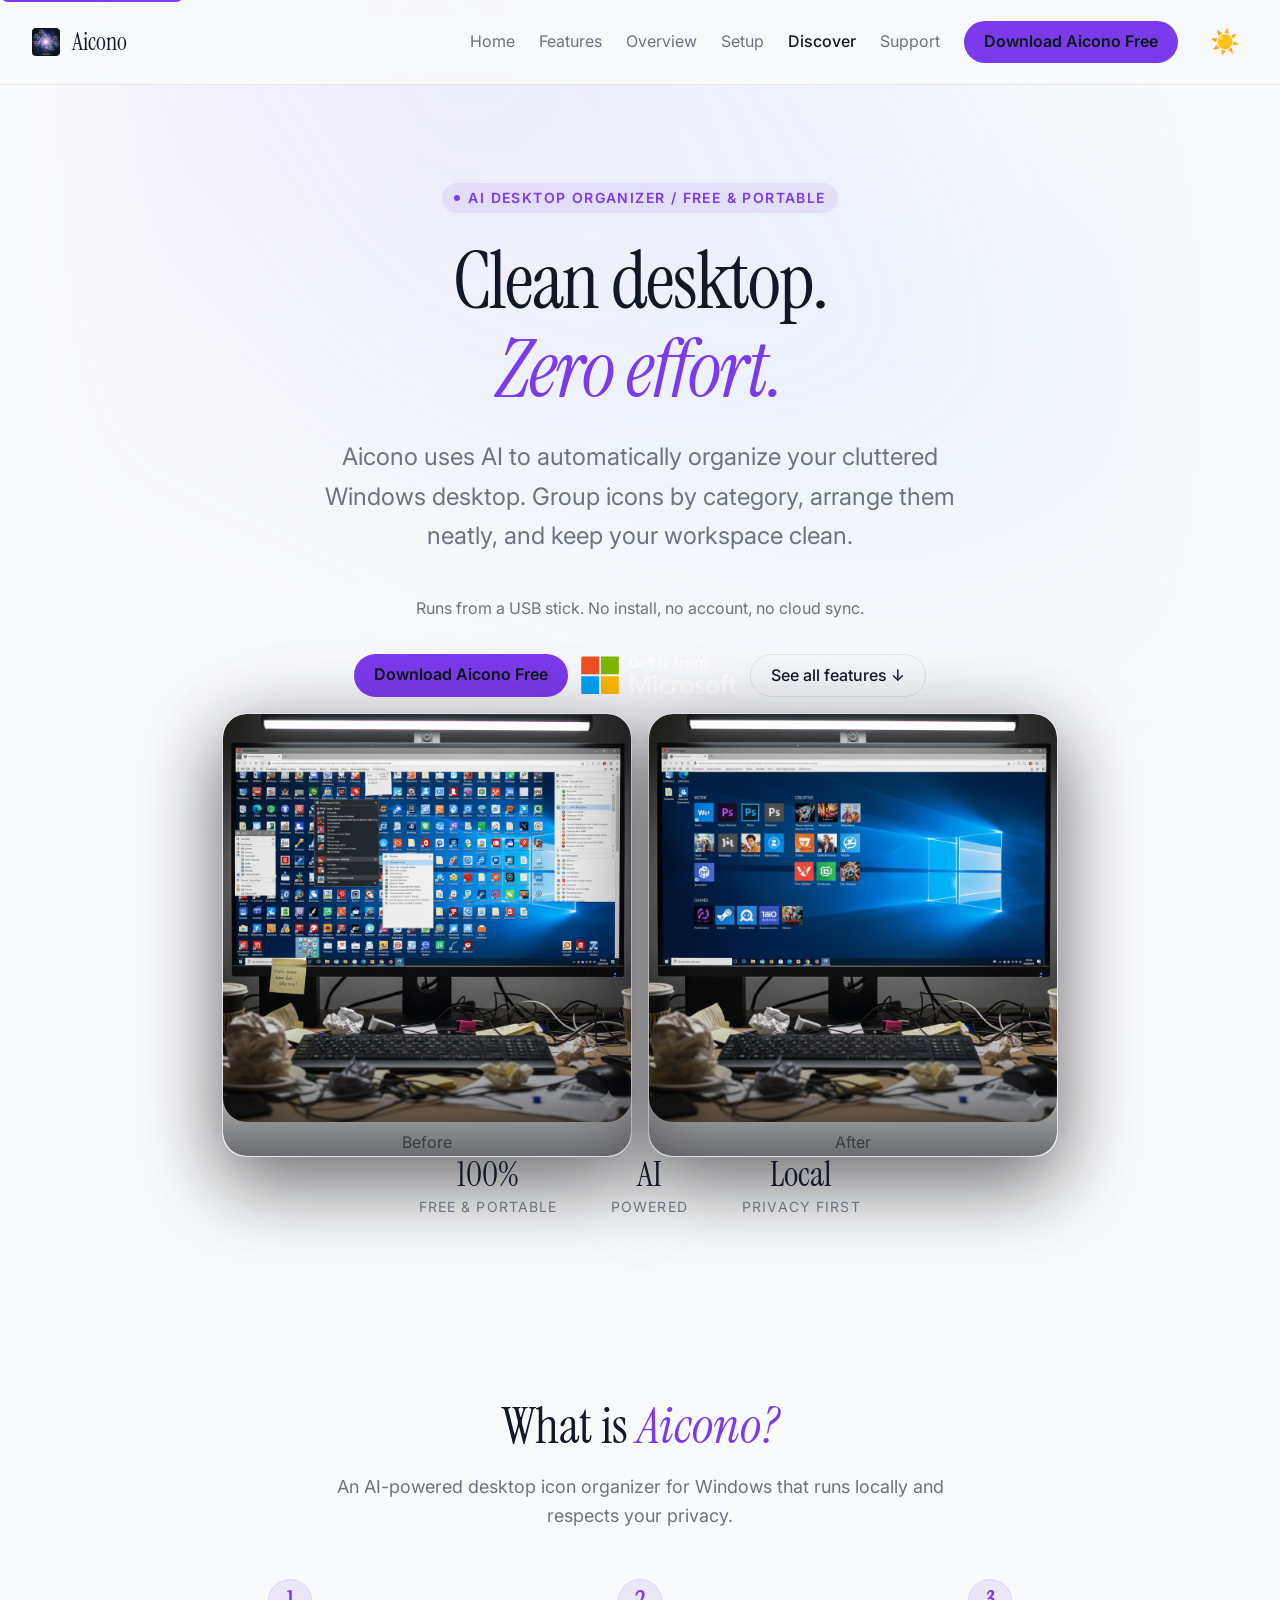
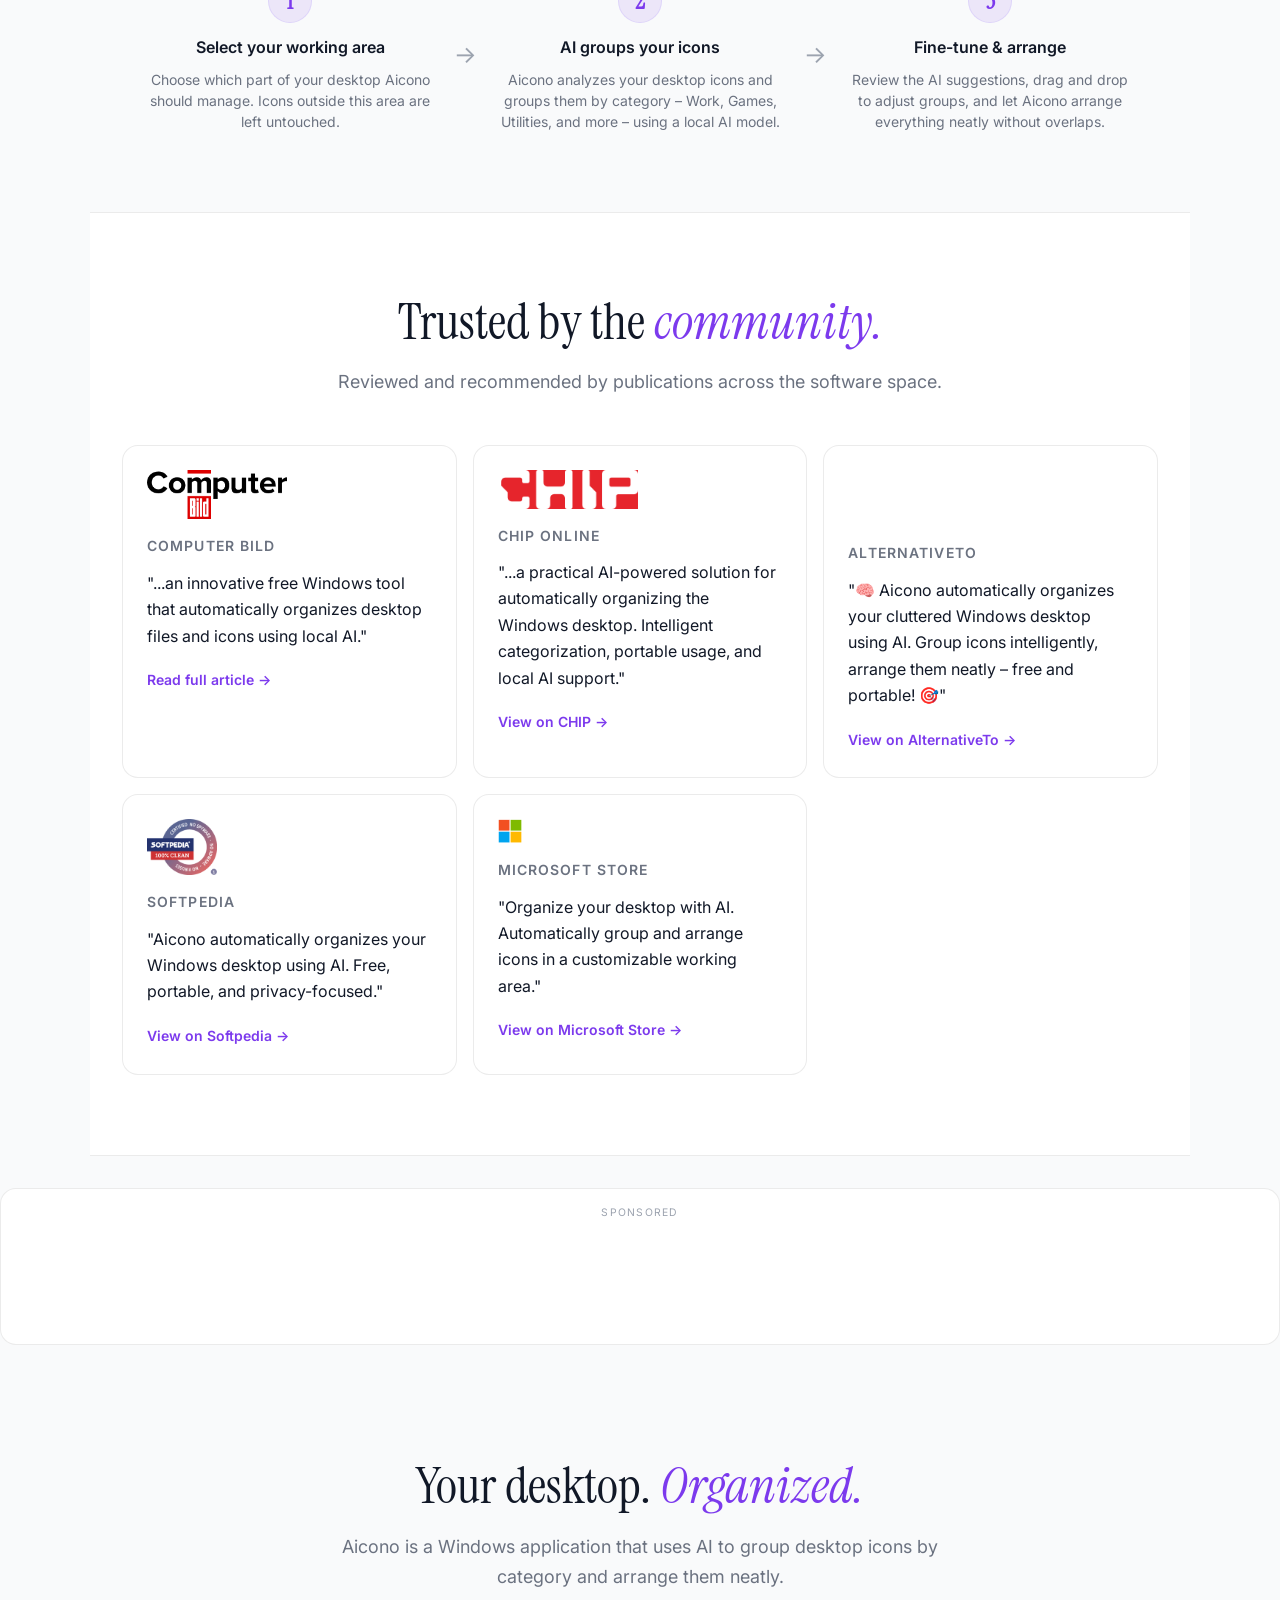
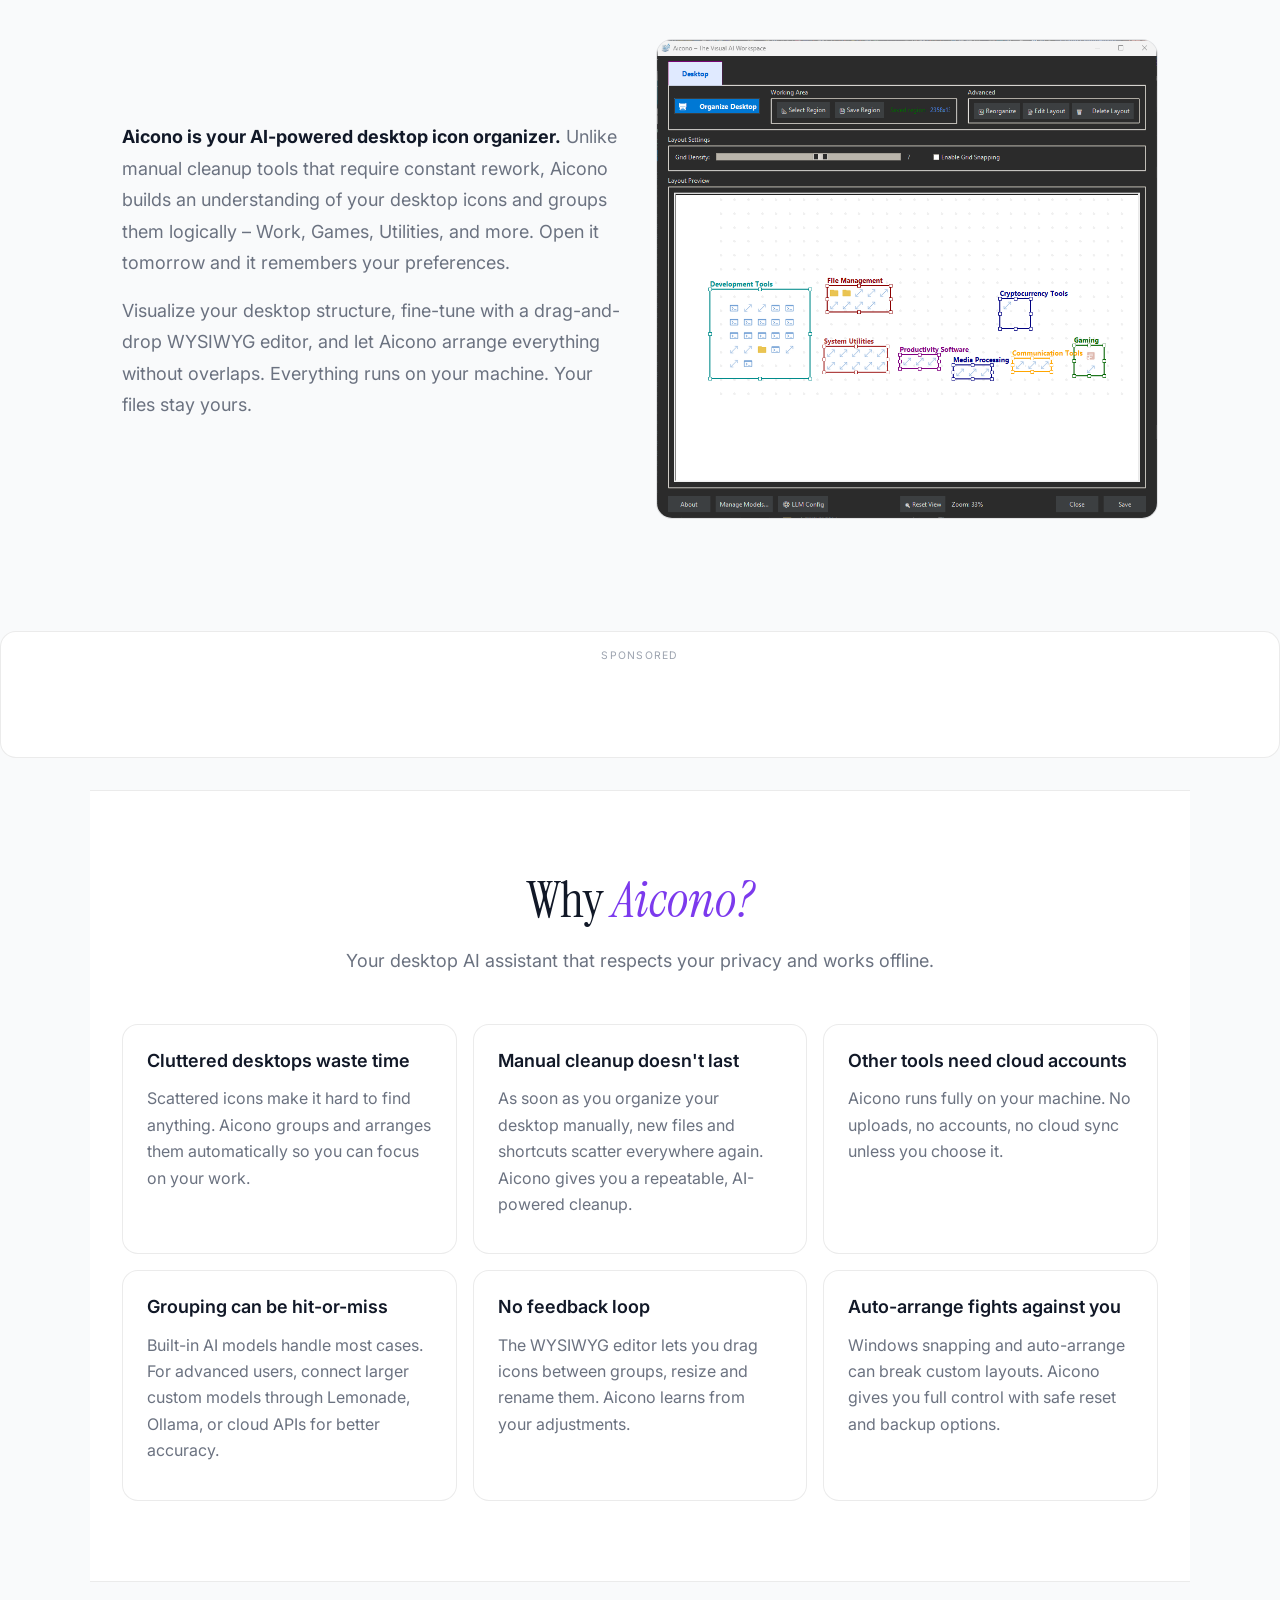
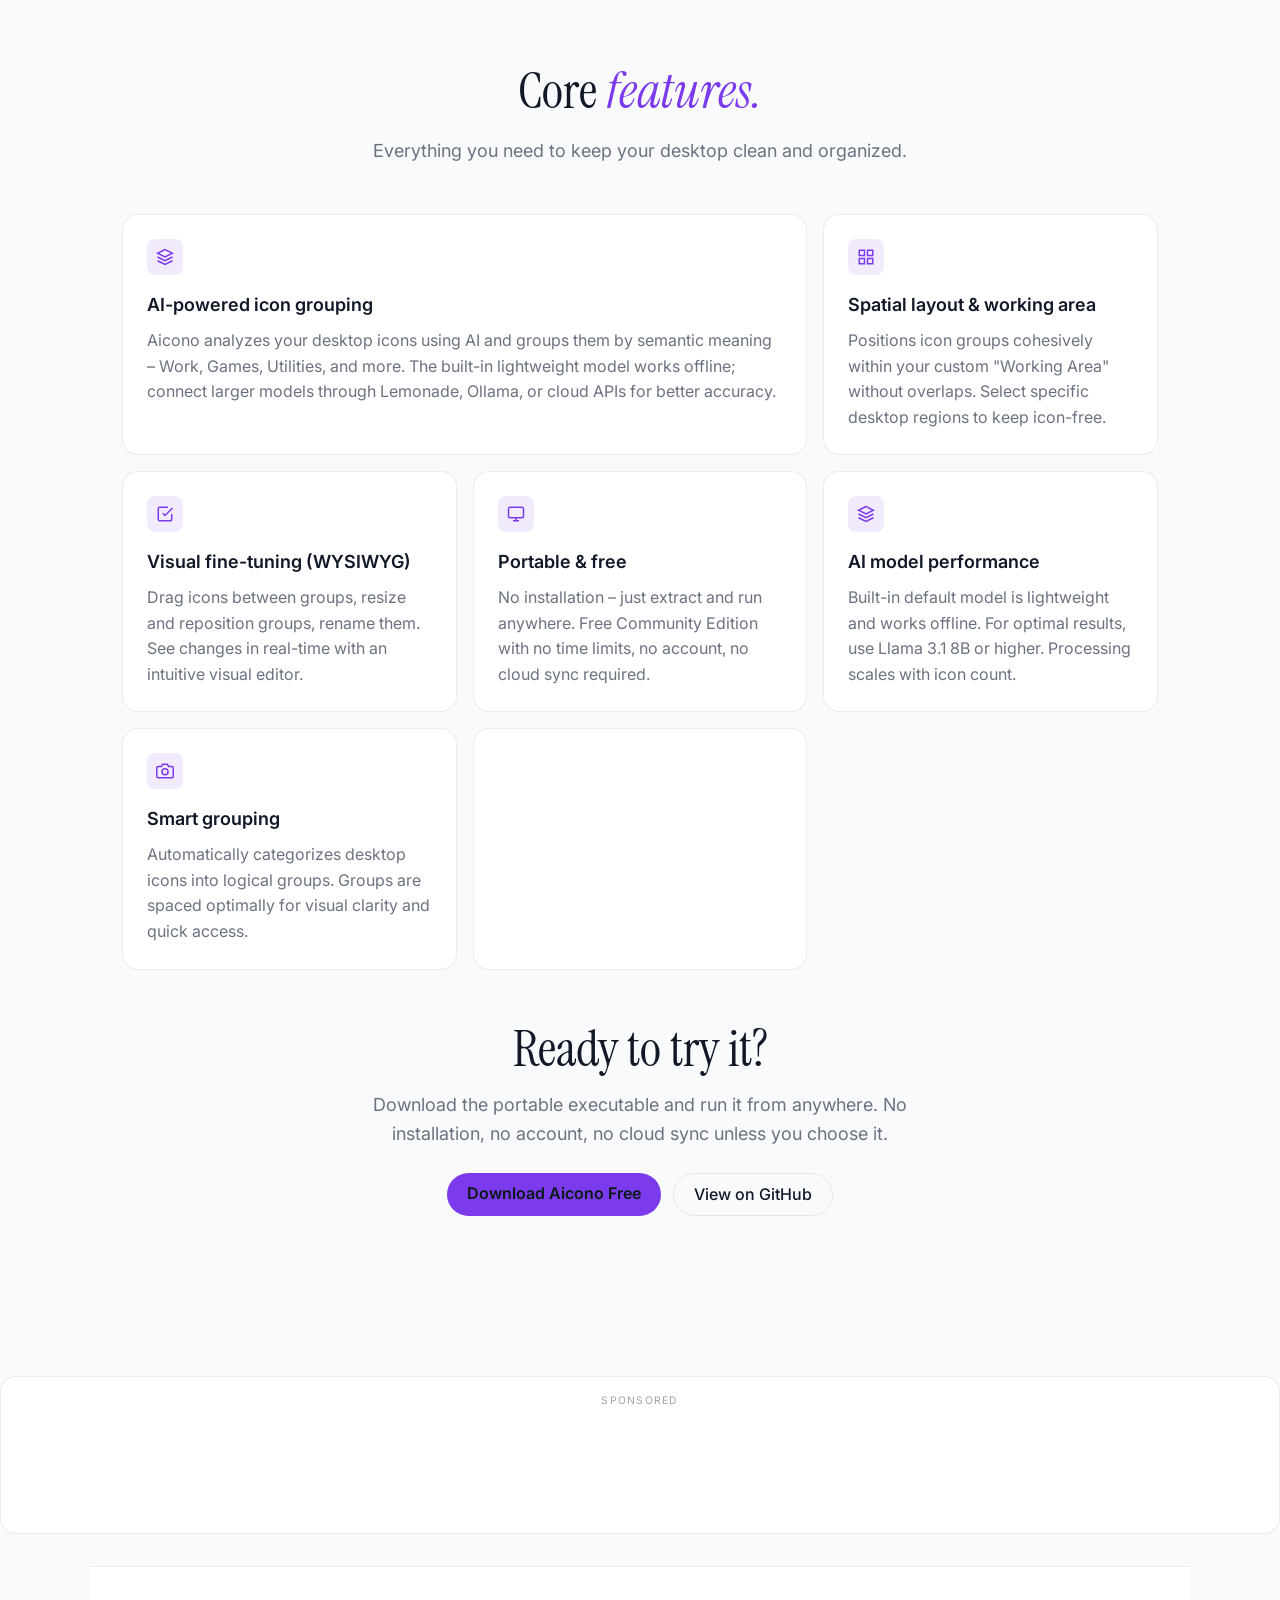
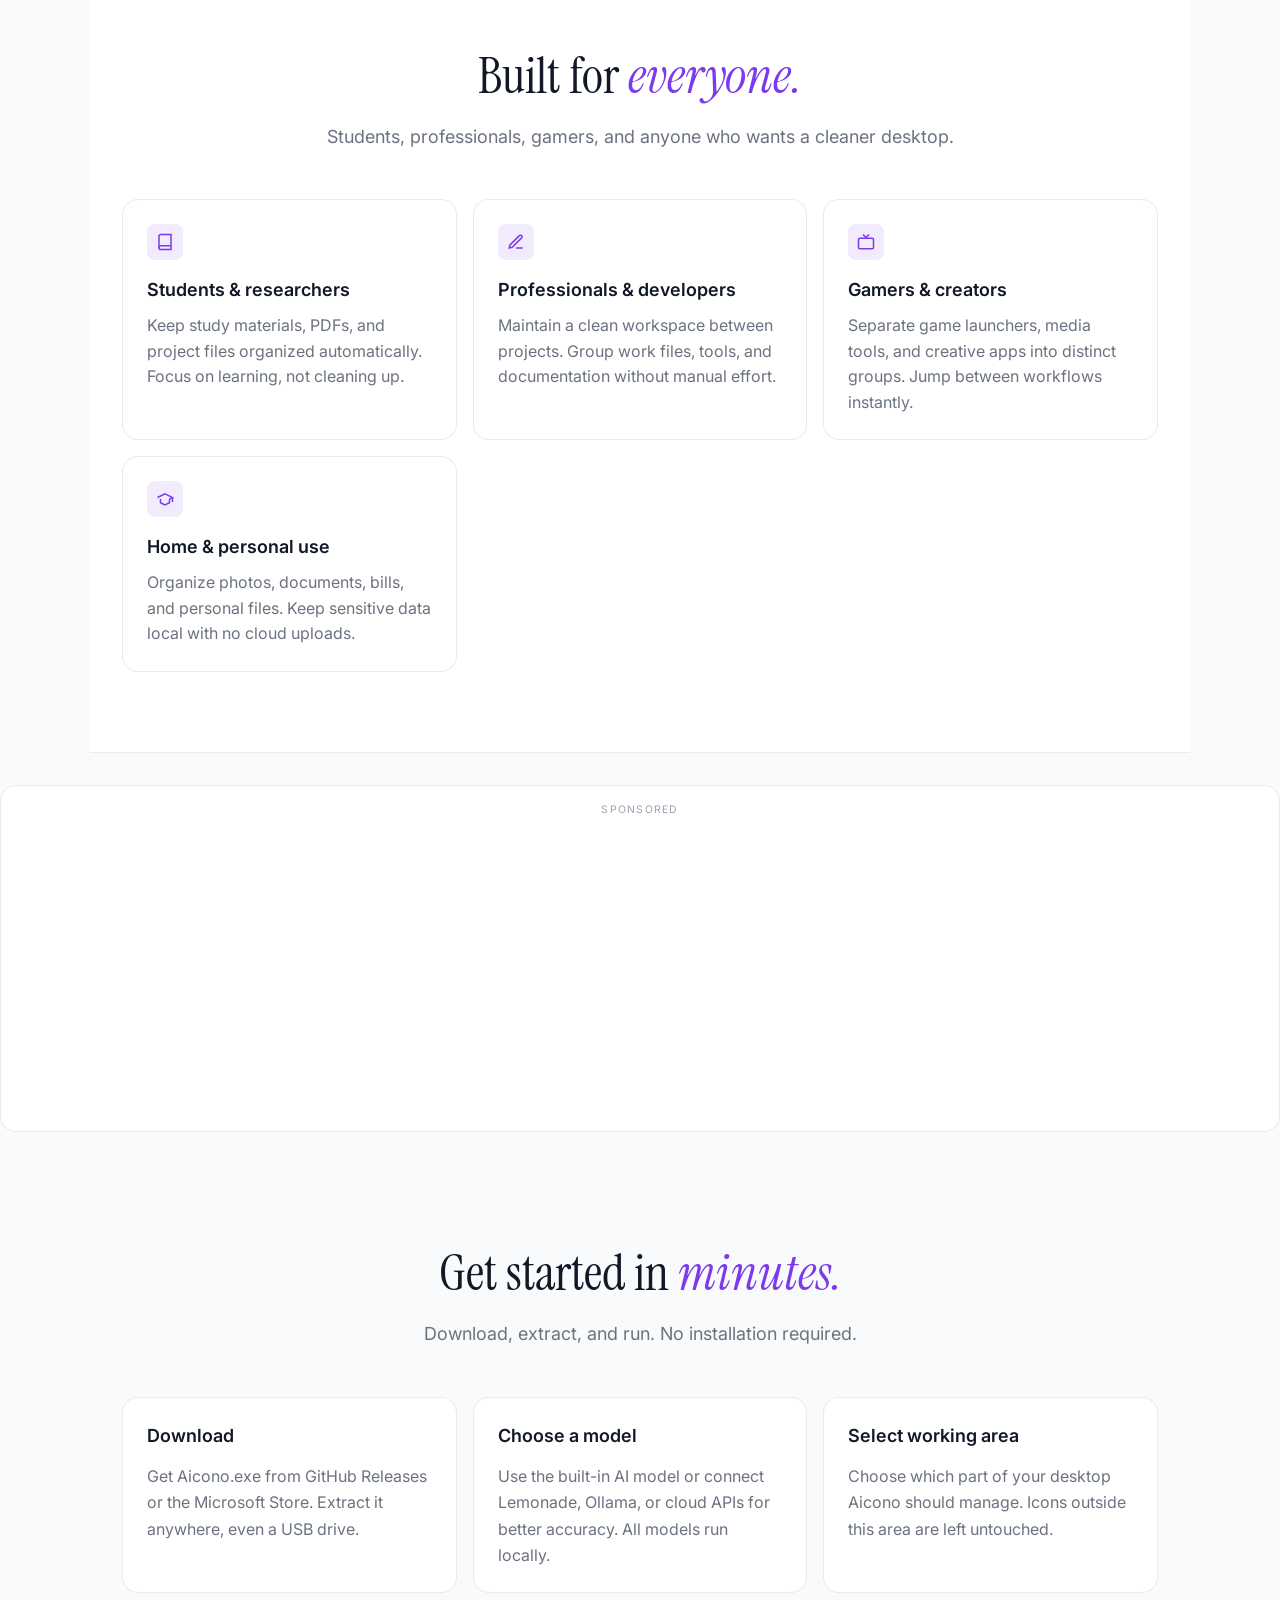
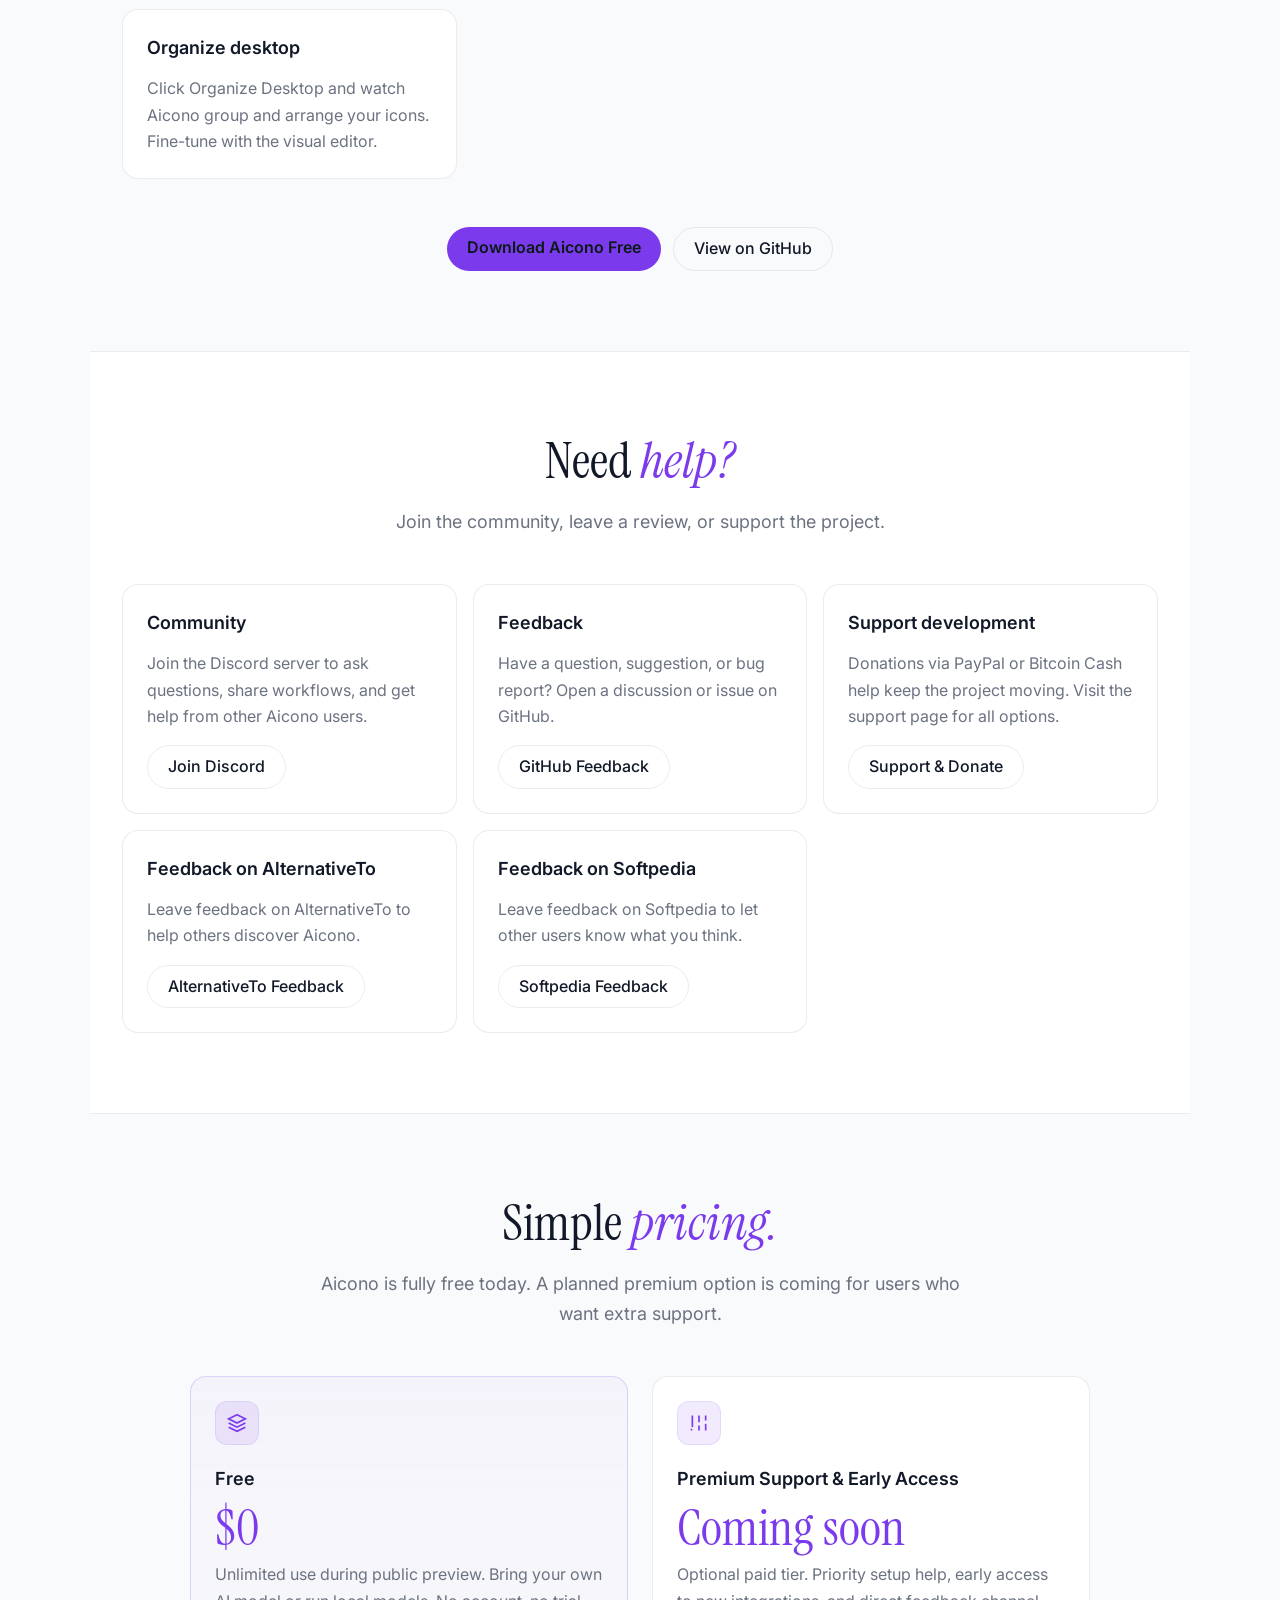
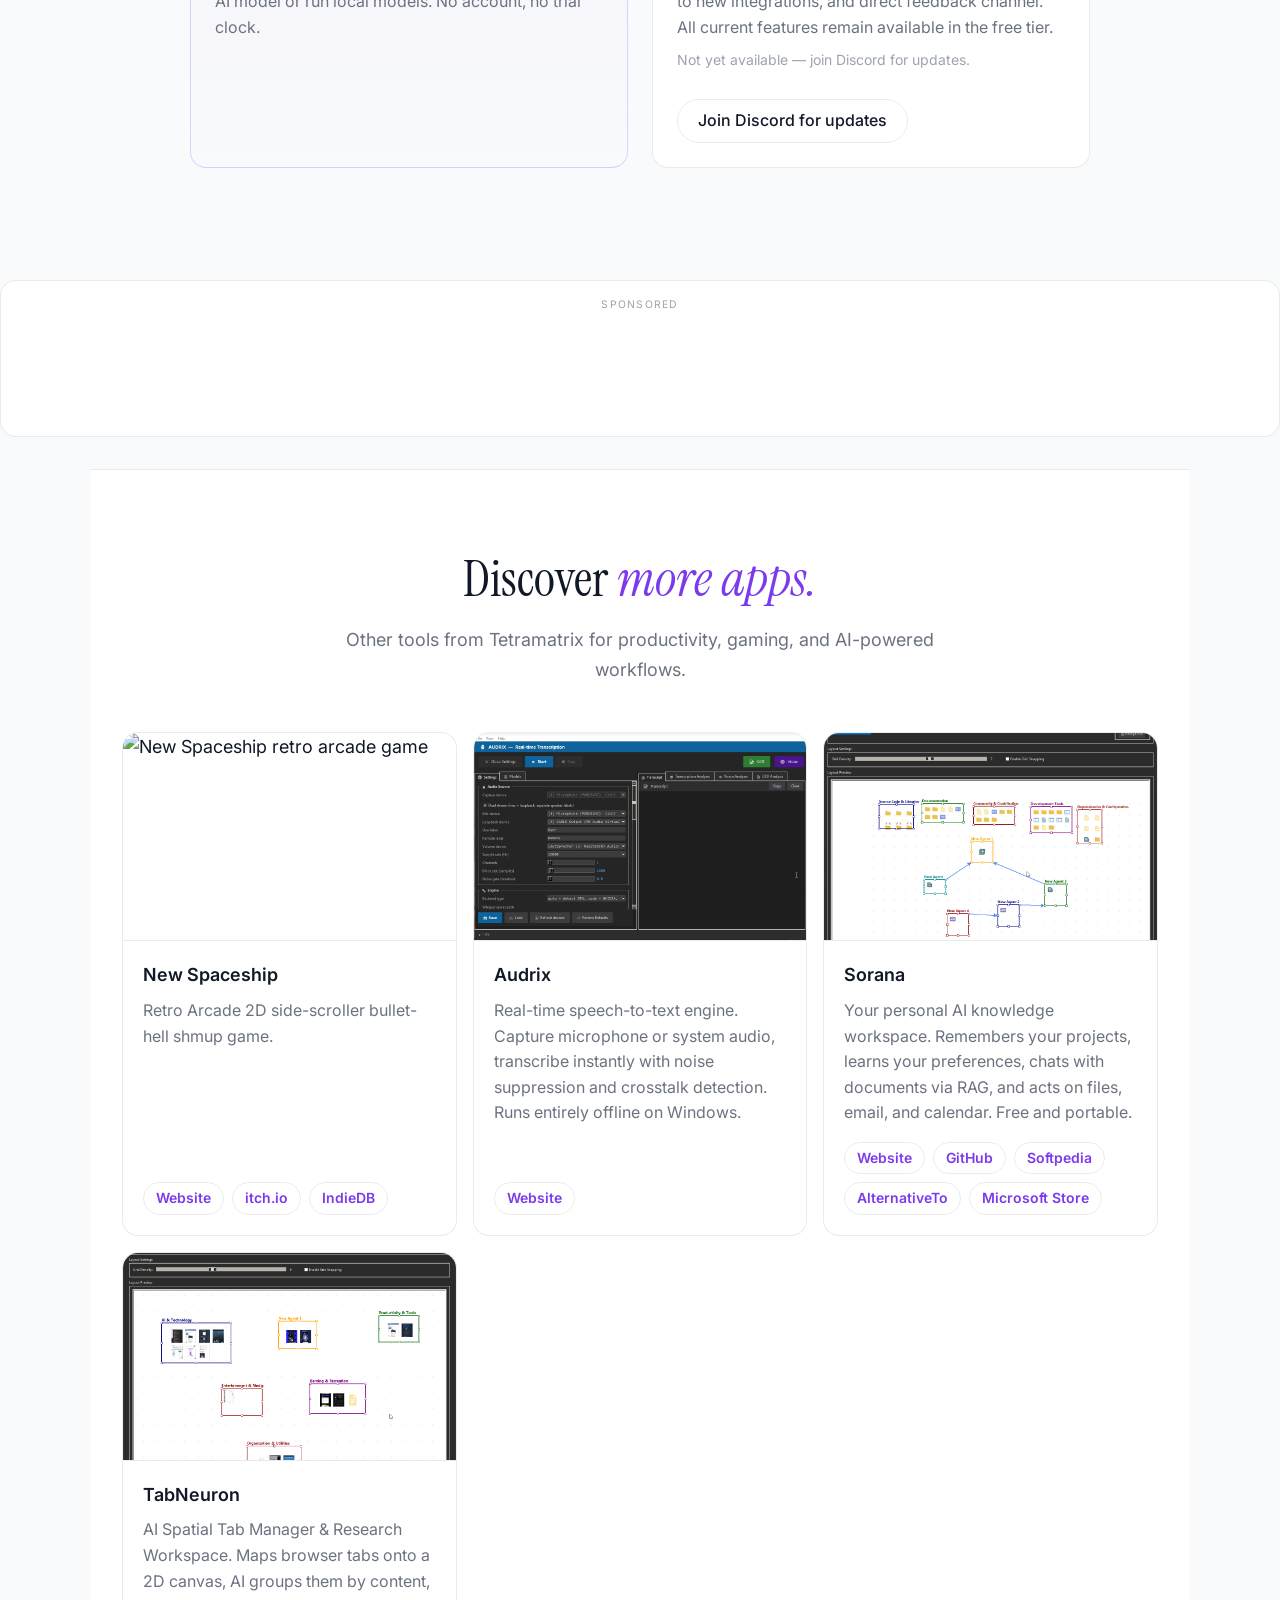
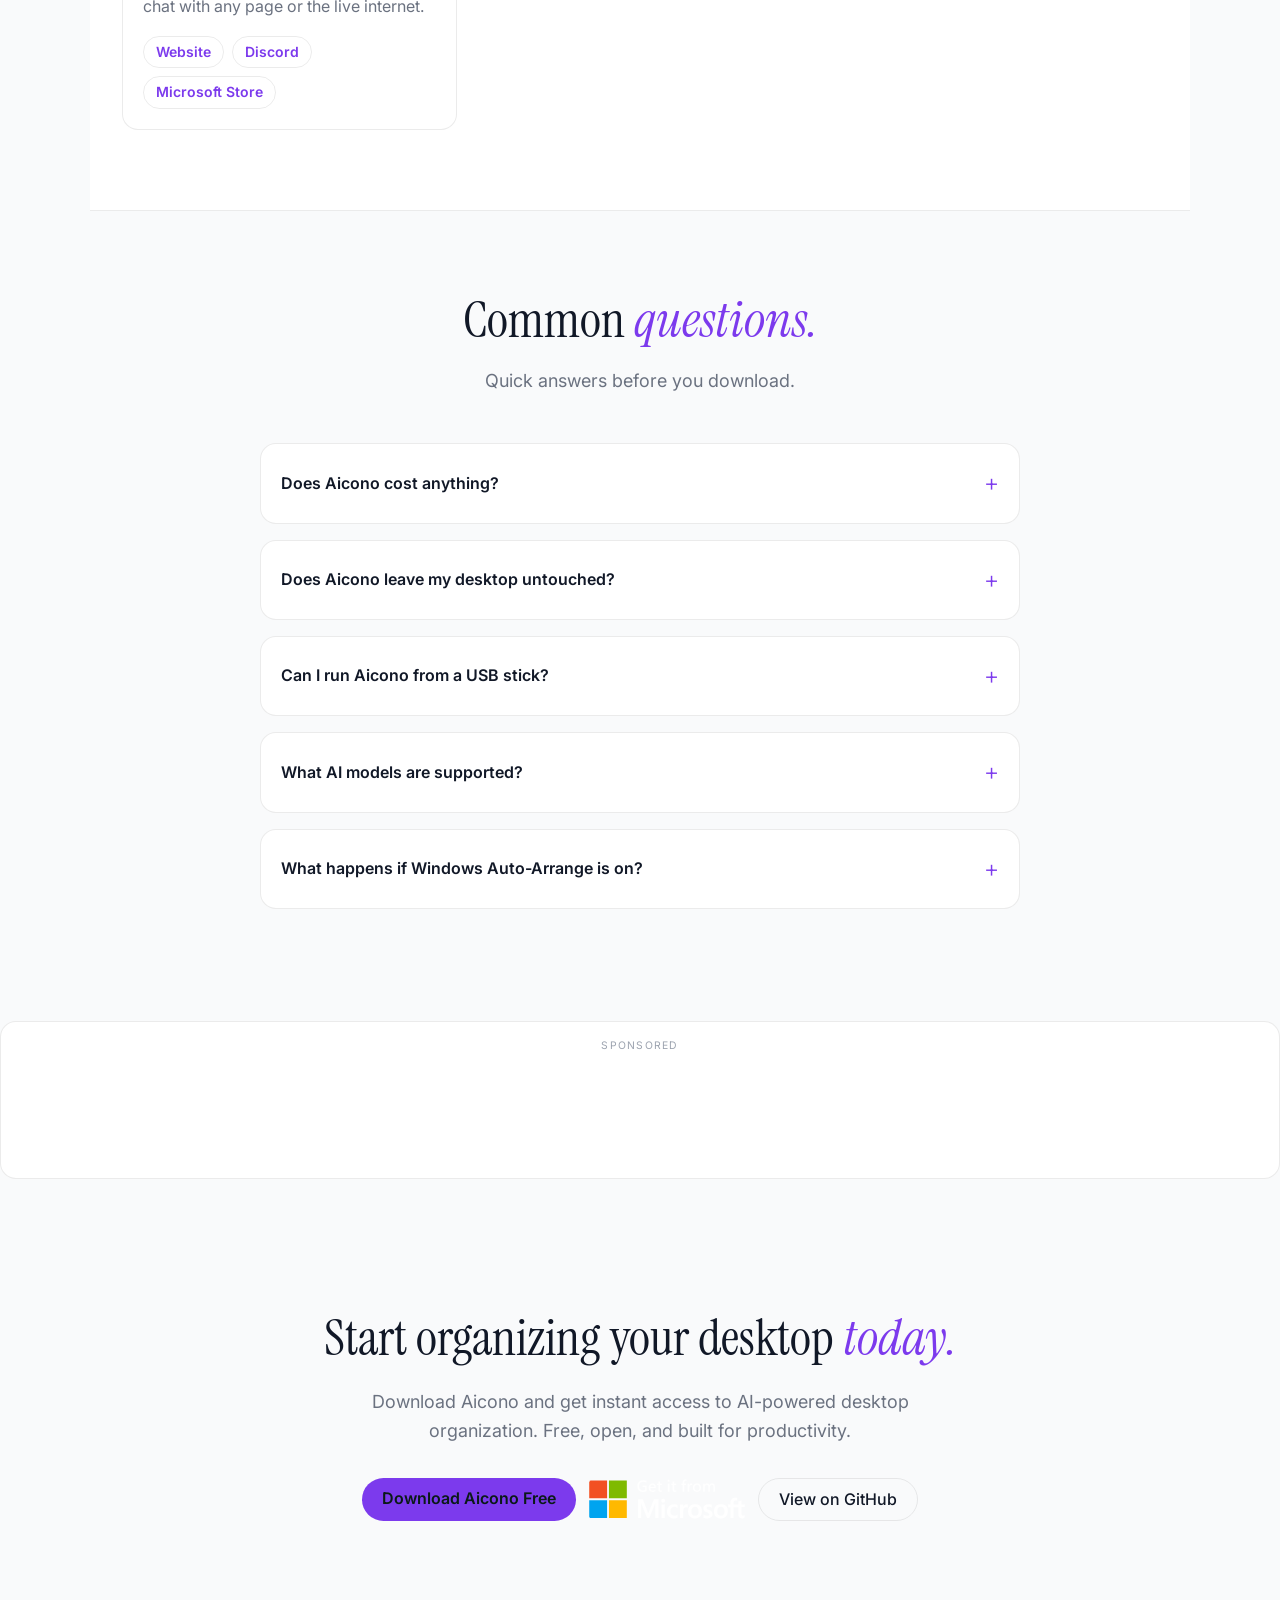
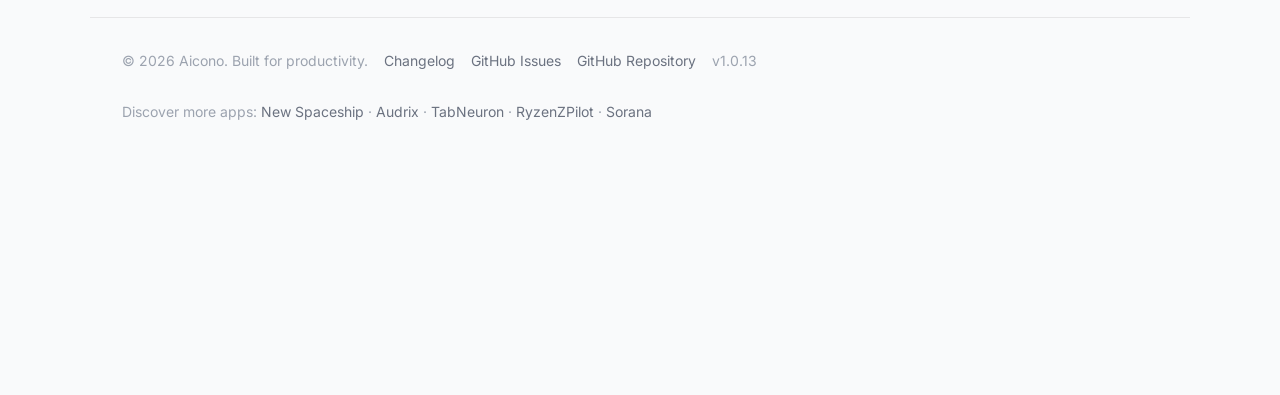
==== commit 025c6dc0: "feat(docs): add CSS class for active nav link styling docs/index.html: - Update `.nav-links a.active" ====
--- a/docs/index.html
+++ b/docs/index.html
@@ -238,6 +238,9 @@
 }
 .nav-links a:hover { color: var(--color-text); }
 .nav-links a.active { color: var(--color-text); font-weight: 500; }
+.nav-links .btn-primary {
+  color: #0a1a17;
+}
 .btn-primary {
   background: var(--color-primary);
   color: #0a1a17;
@@ -251,6 +254,9 @@
   display: inline-block;
 }
 .btn-primary:hover { background: var(--color-primary-hover); transform: translateY(-1px); color: #fff; }
+.nav-links .btn-primary:hover {
+  color: #fff;
+}
 .btn-outline {
   border: 1px solid var(--color-border);
   color: var(--color-text);
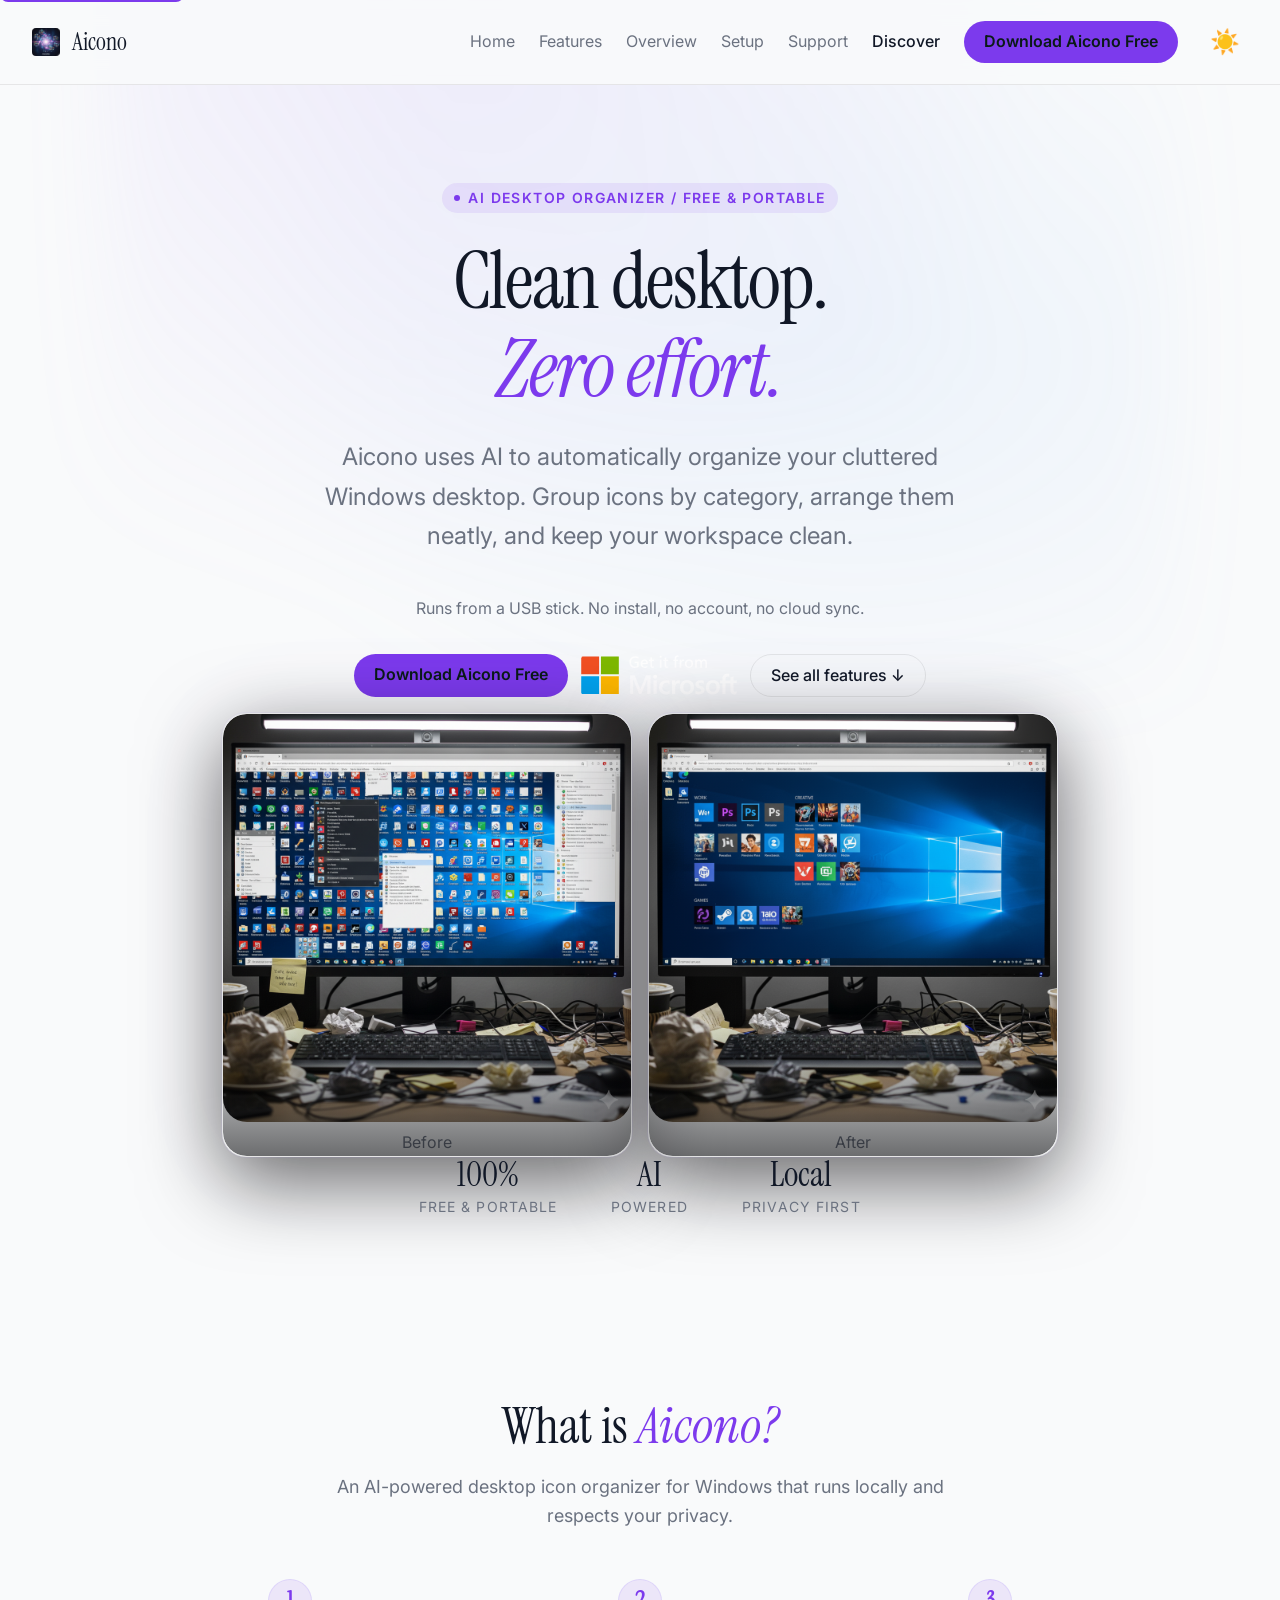
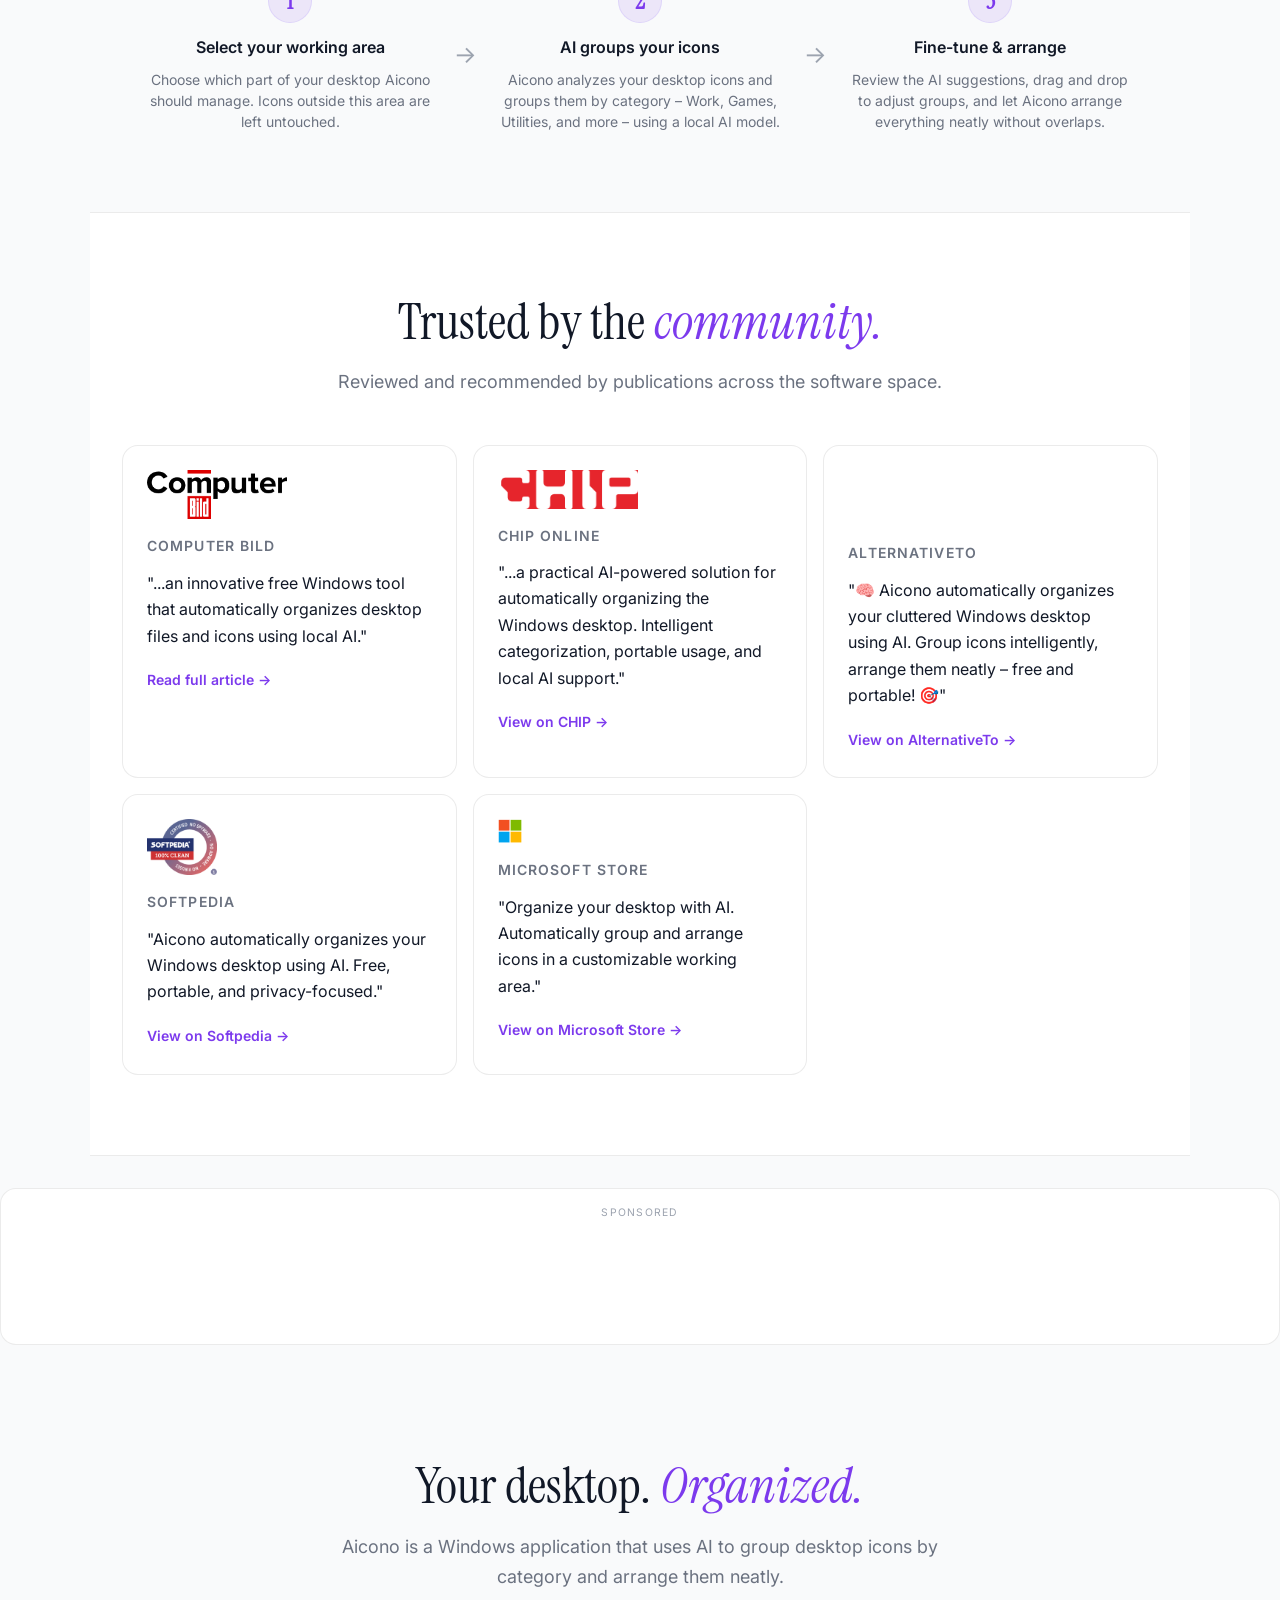
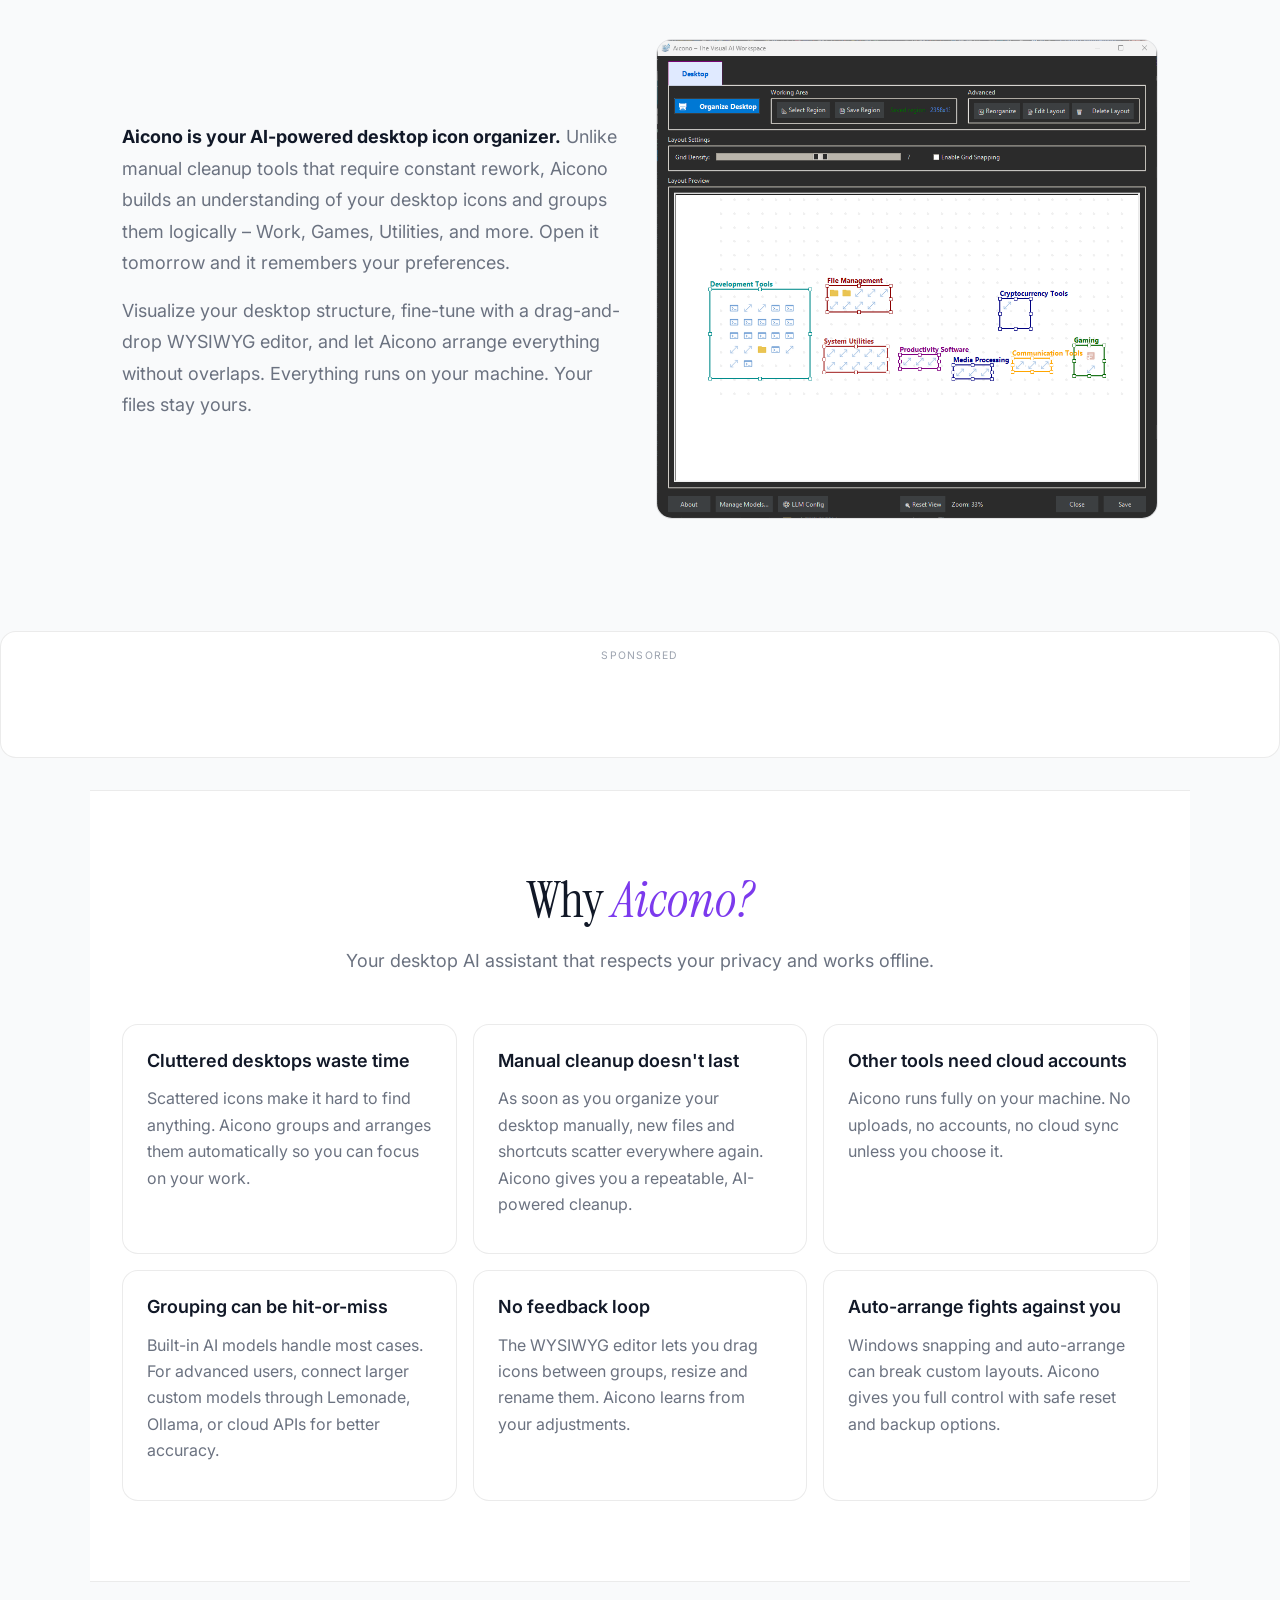
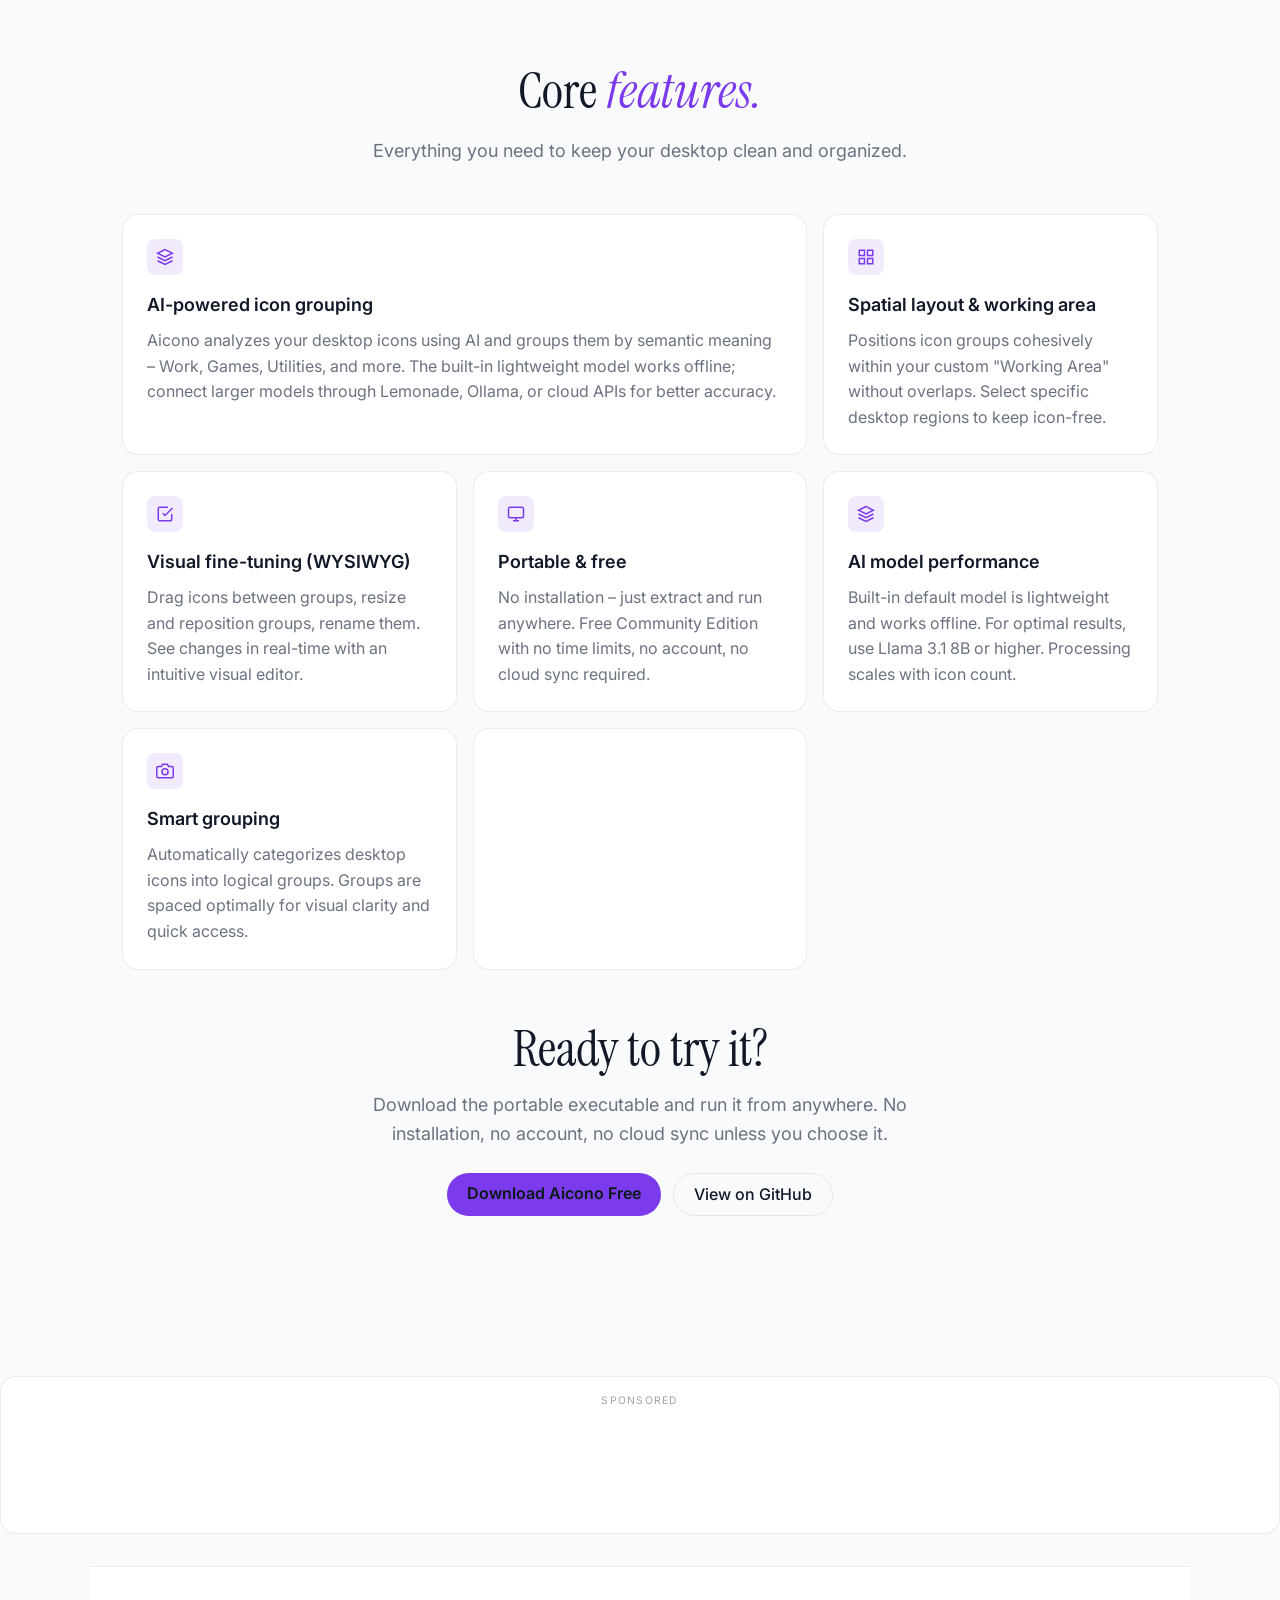
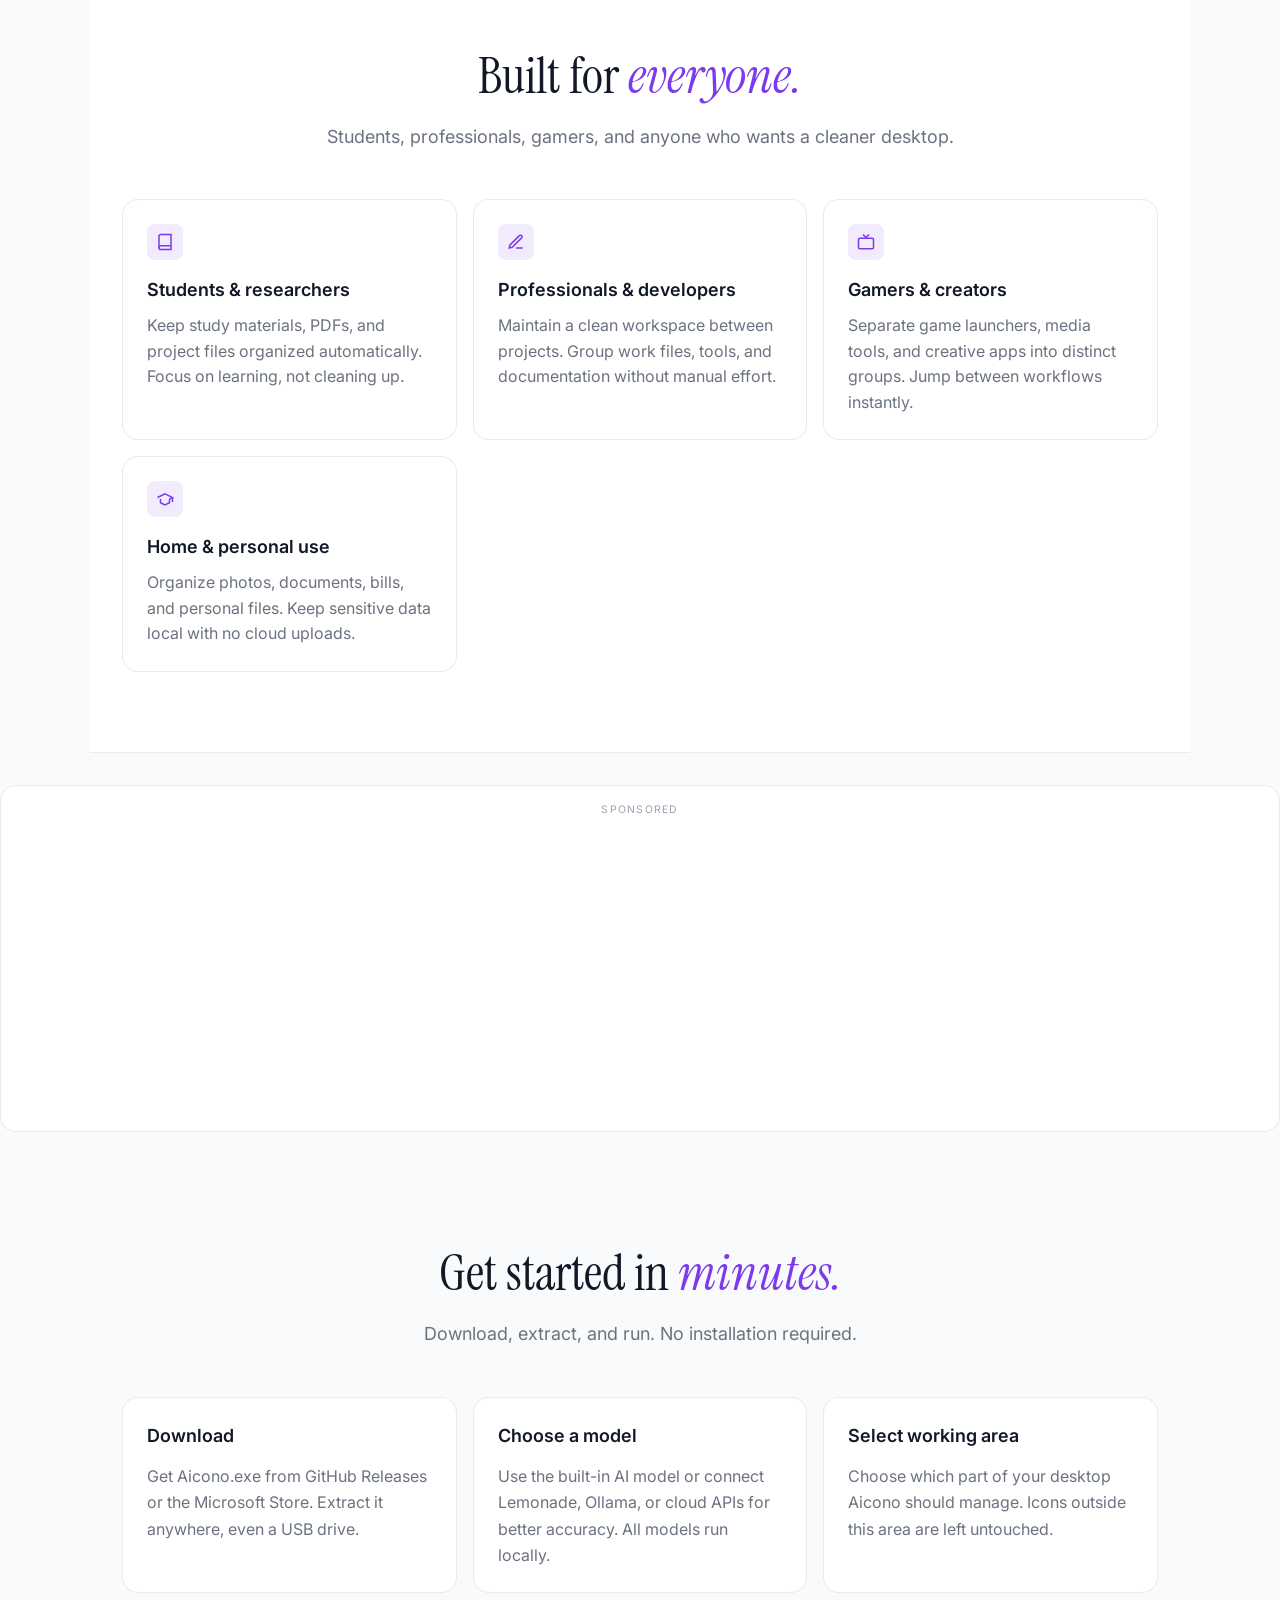
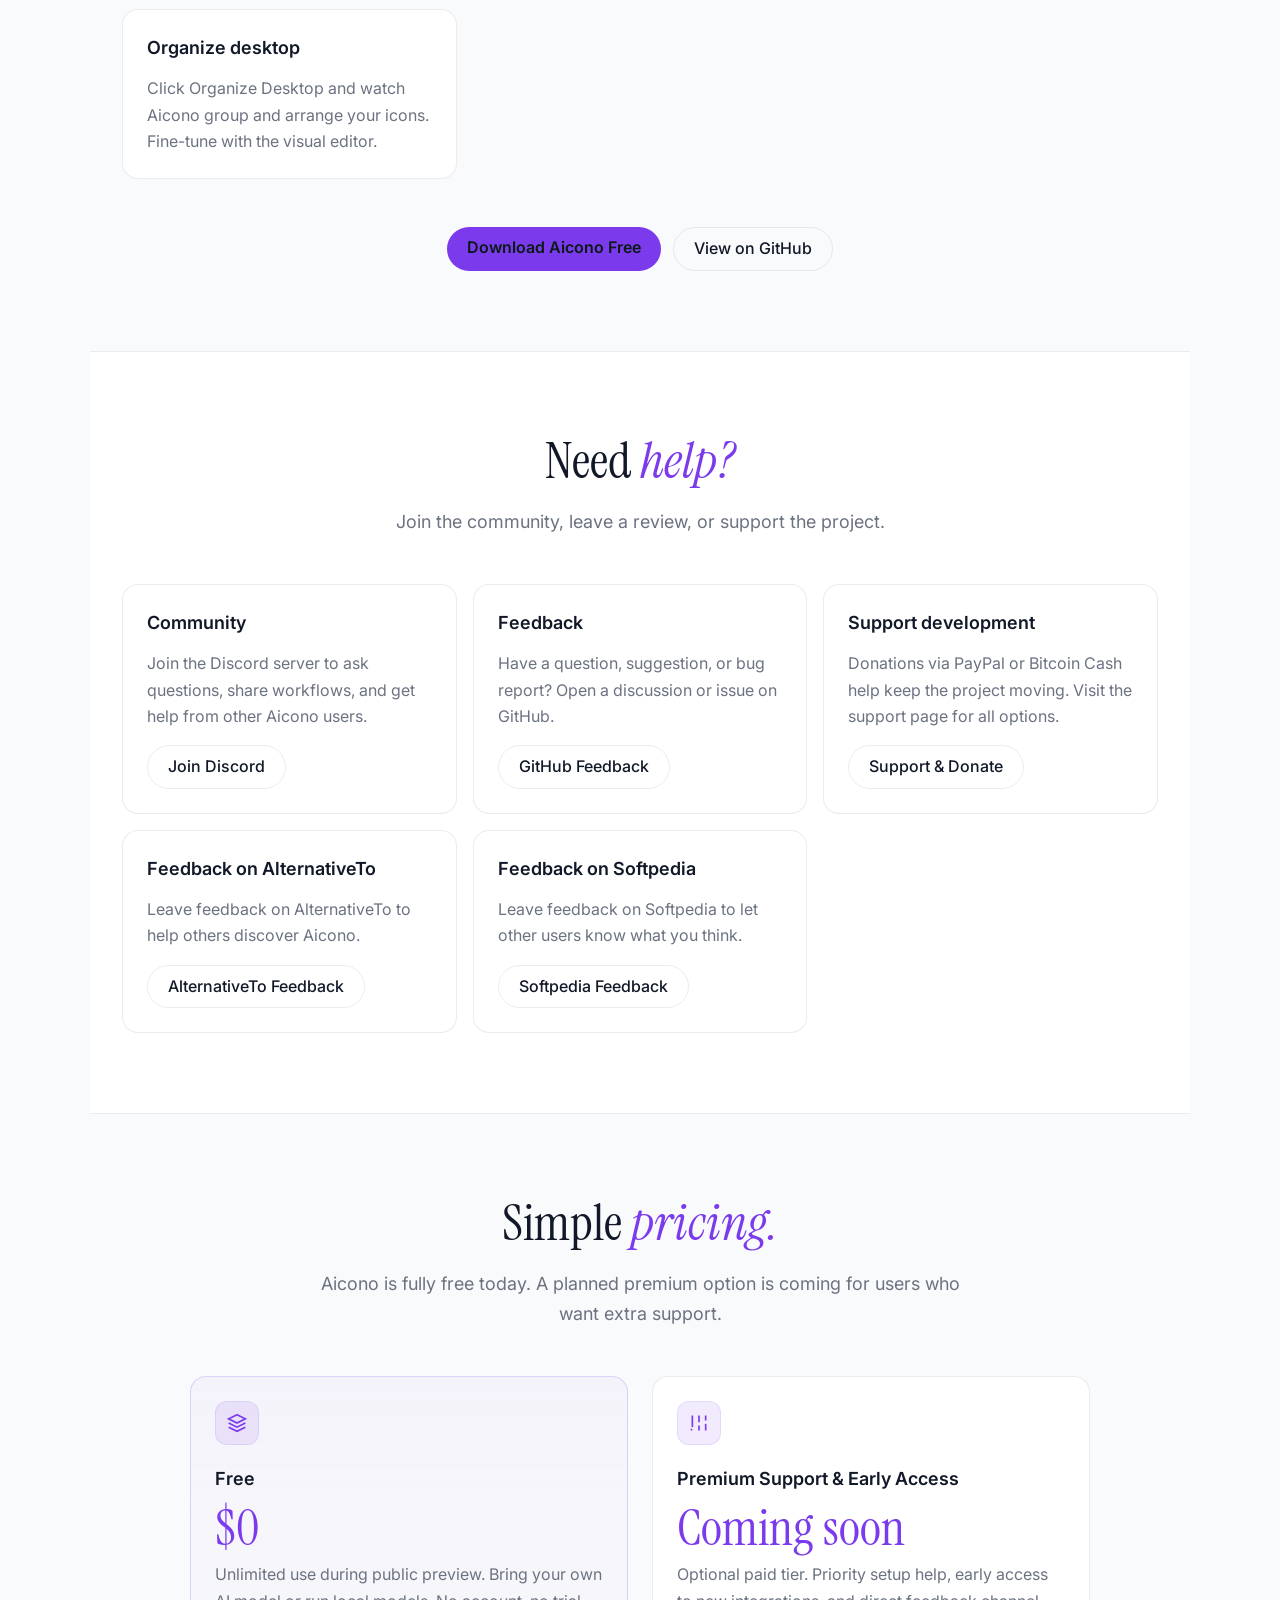
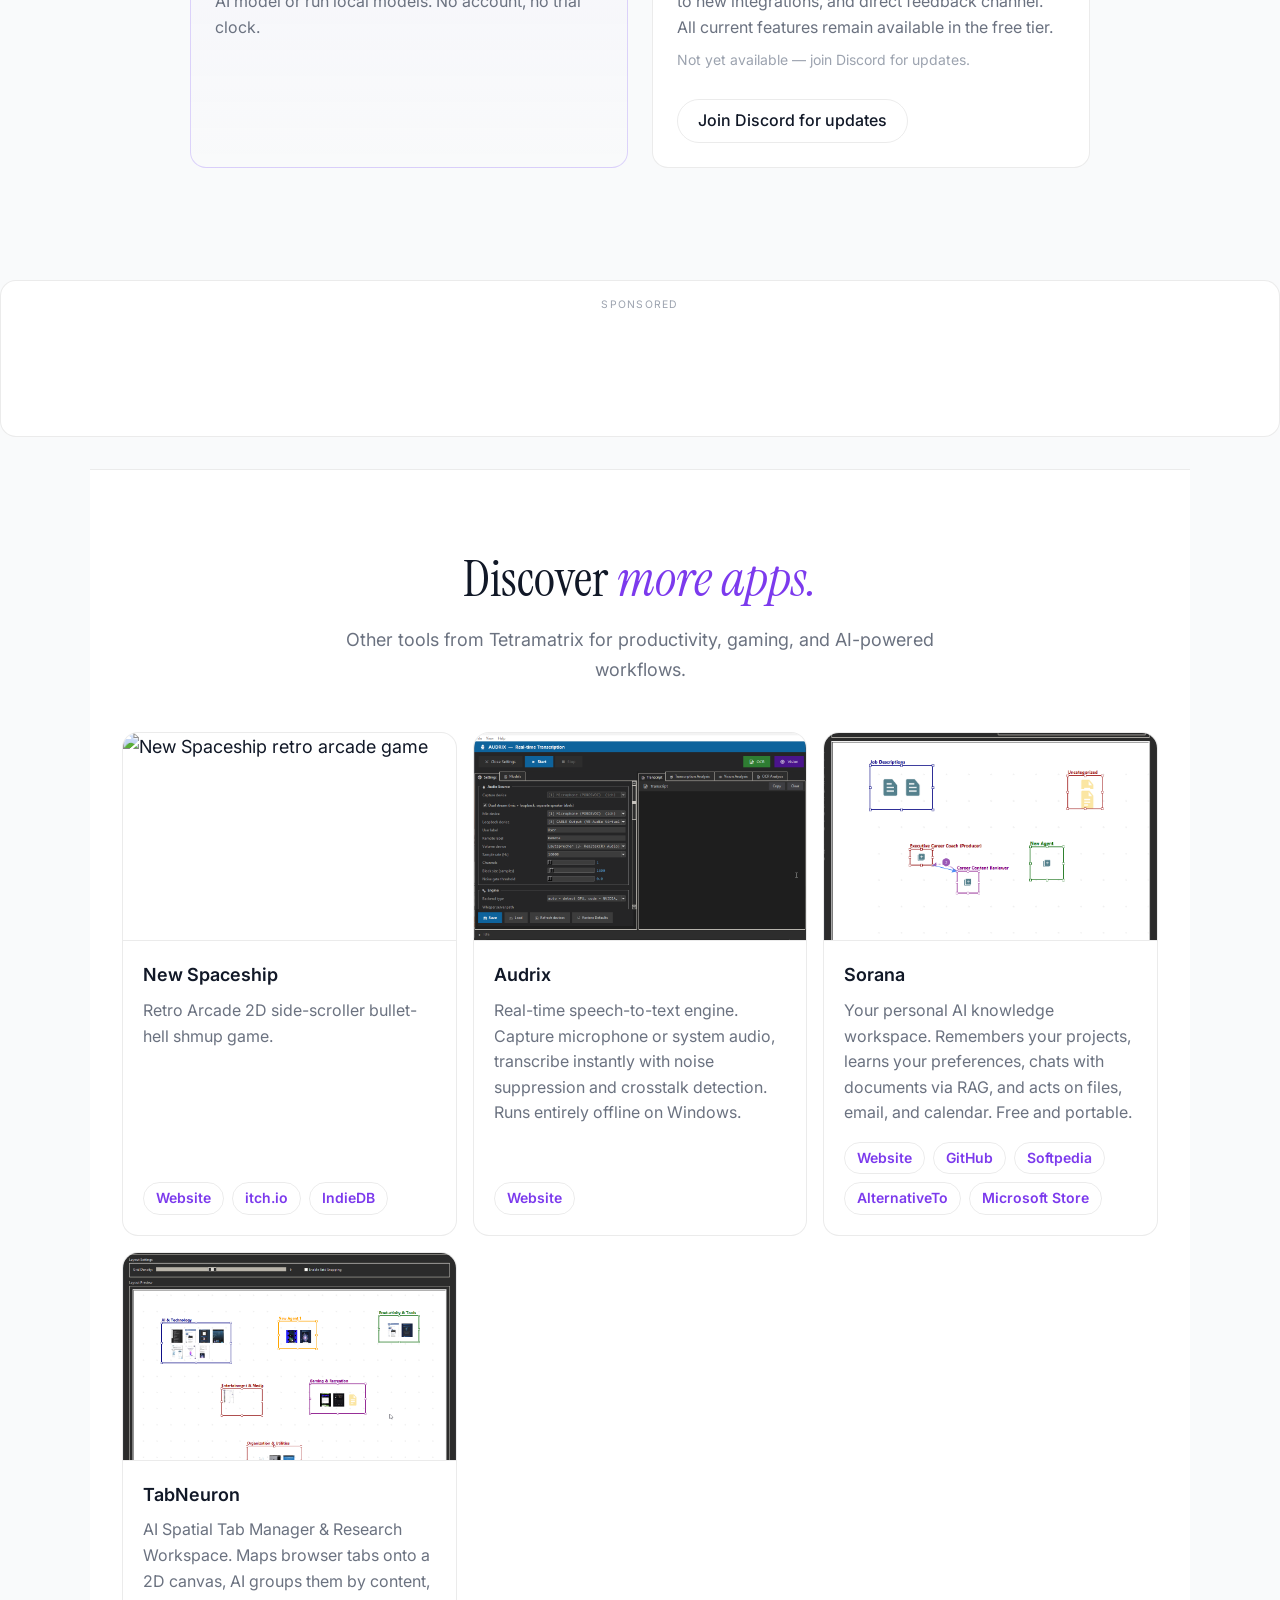
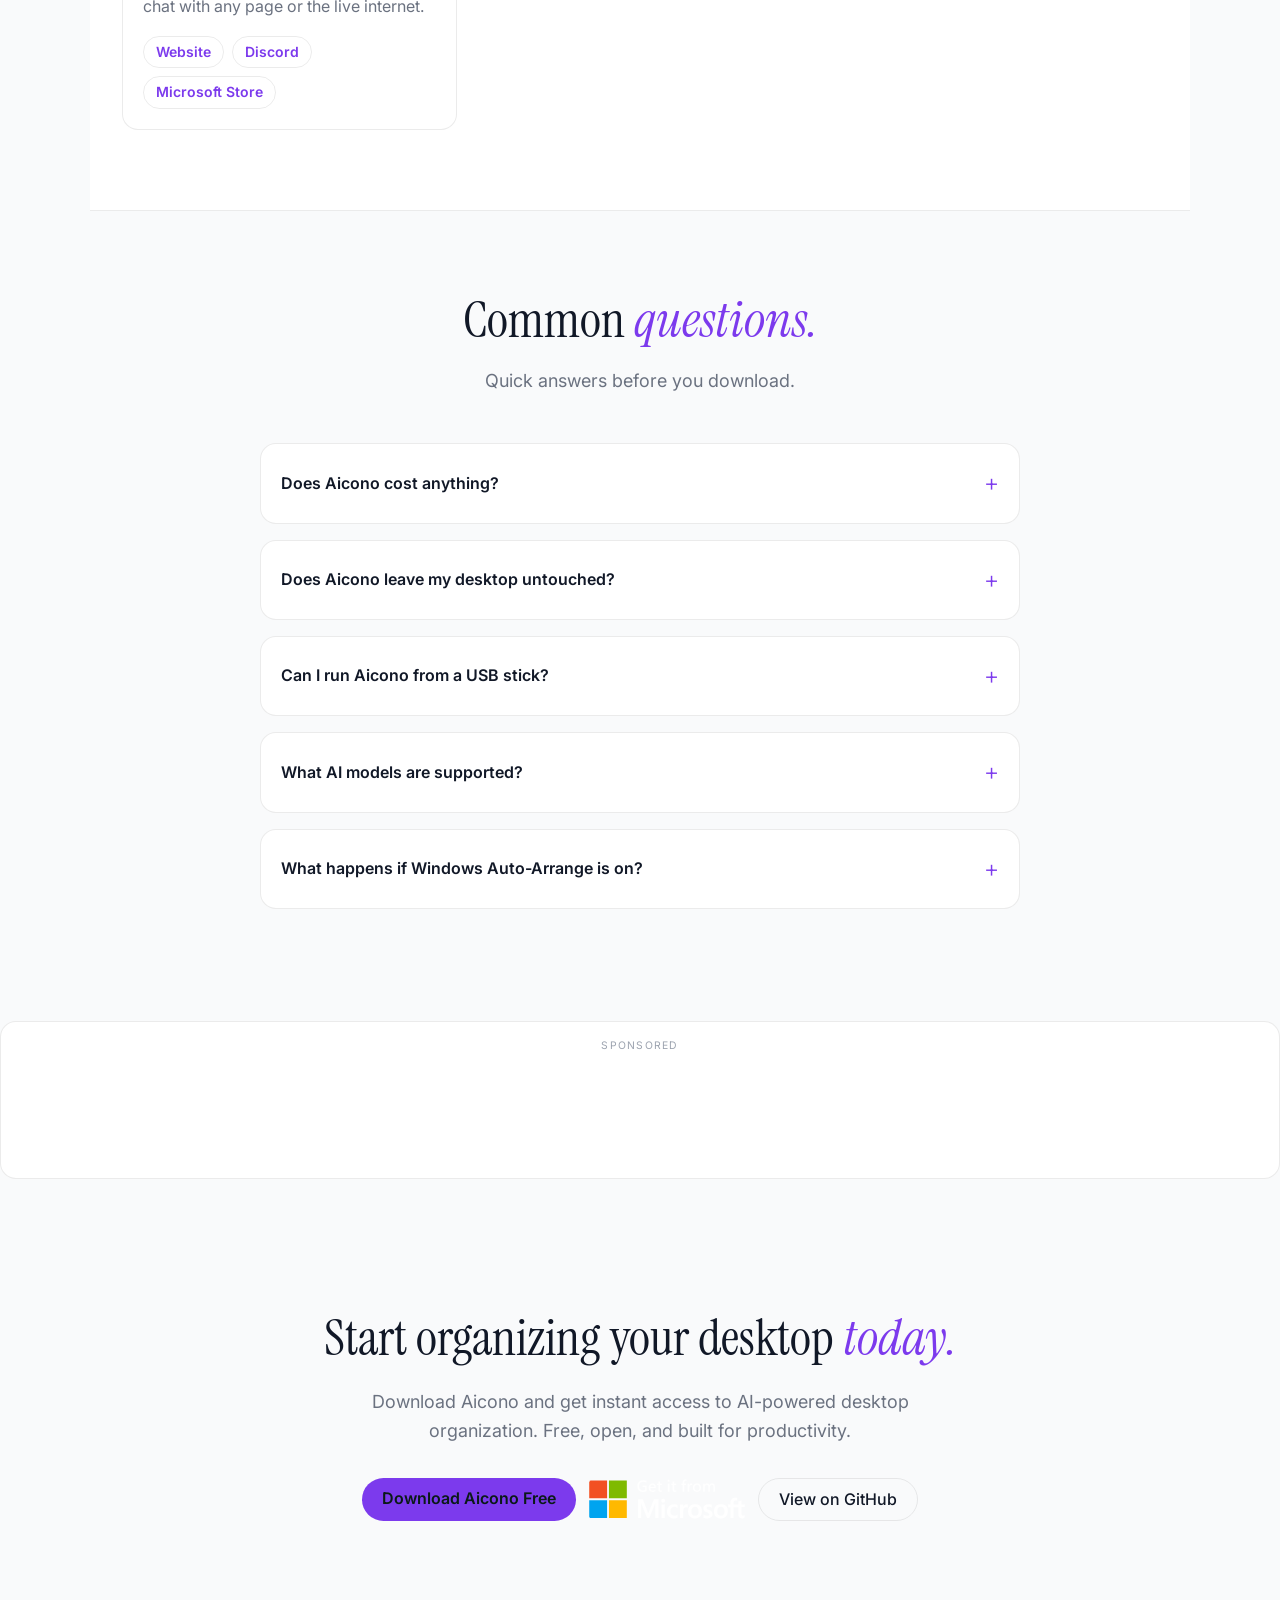
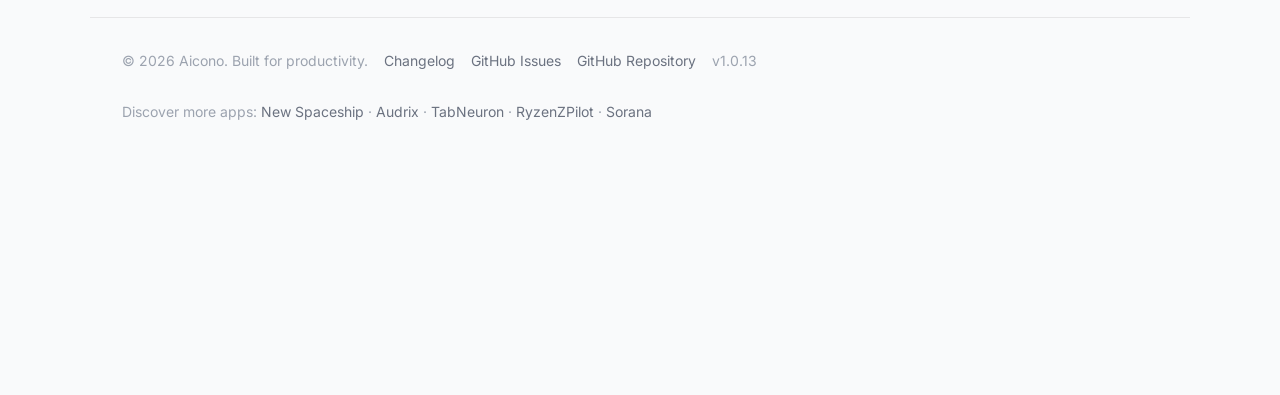
==== commit bff47d65: "feat(docs): add support for Aicono.exe download link in documentation   - Added anchor links to "Dis" ====
--- a/docs/index.html
+++ b/docs/index.html
@@ -1332,8 +1332,8 @@
     <a href="#features">Features</a>
     <a href="#overview">Overview</a>
     <a href="#setup">Setup</a>
+    <a href="support.html">Support</a>
     <a href="#discover">Discover</a>
-    <a href="support.html">Support</a>
     <a href="https://github.com/Tetramatrix/Aicono/raw/refs/heads/main/docs/Aicono.exe" class="btn-primary">Download Aicono Free</a>
     <button id="themeToggle" aria-label="Toggle light mode" style="background:none;border:none;color:var(--color-text-muted);cursor:pointer;font-size:var(--text-lg);padding:var(--space-2);">🌙</button>
   </div>
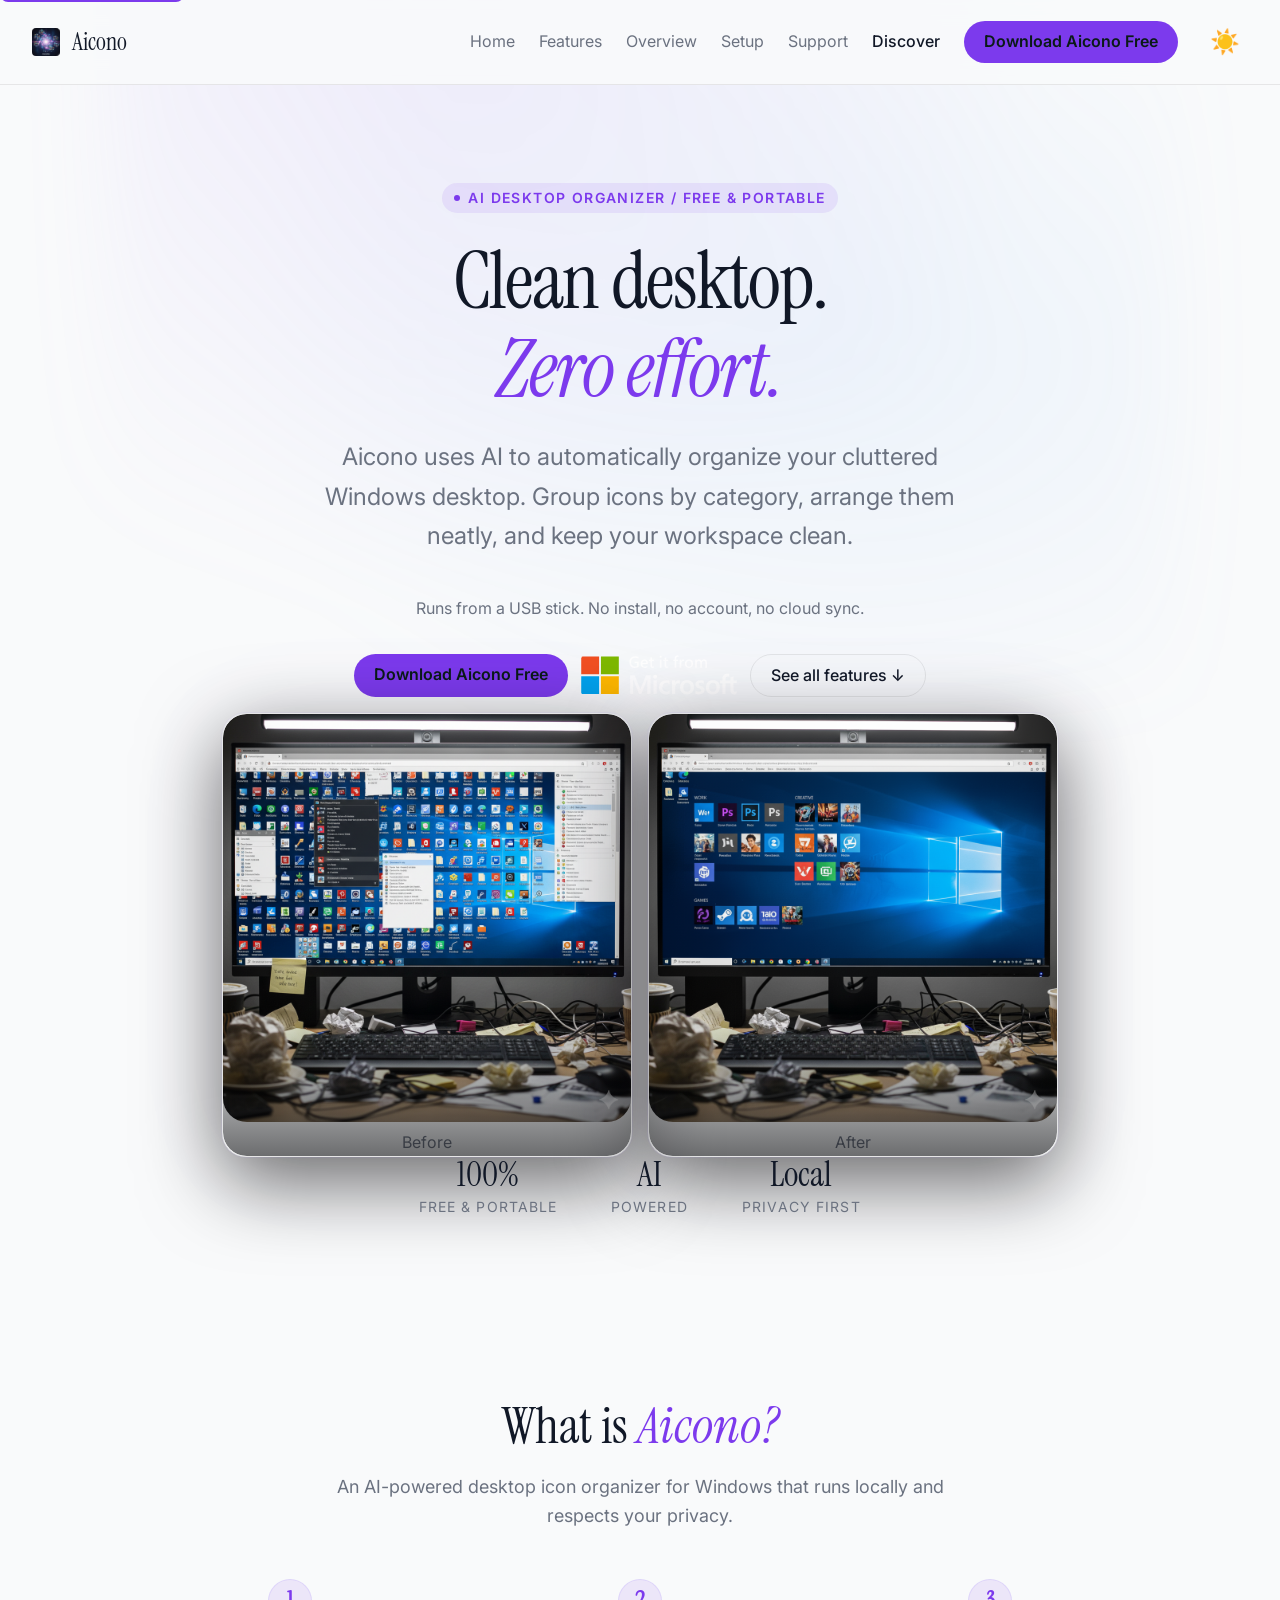
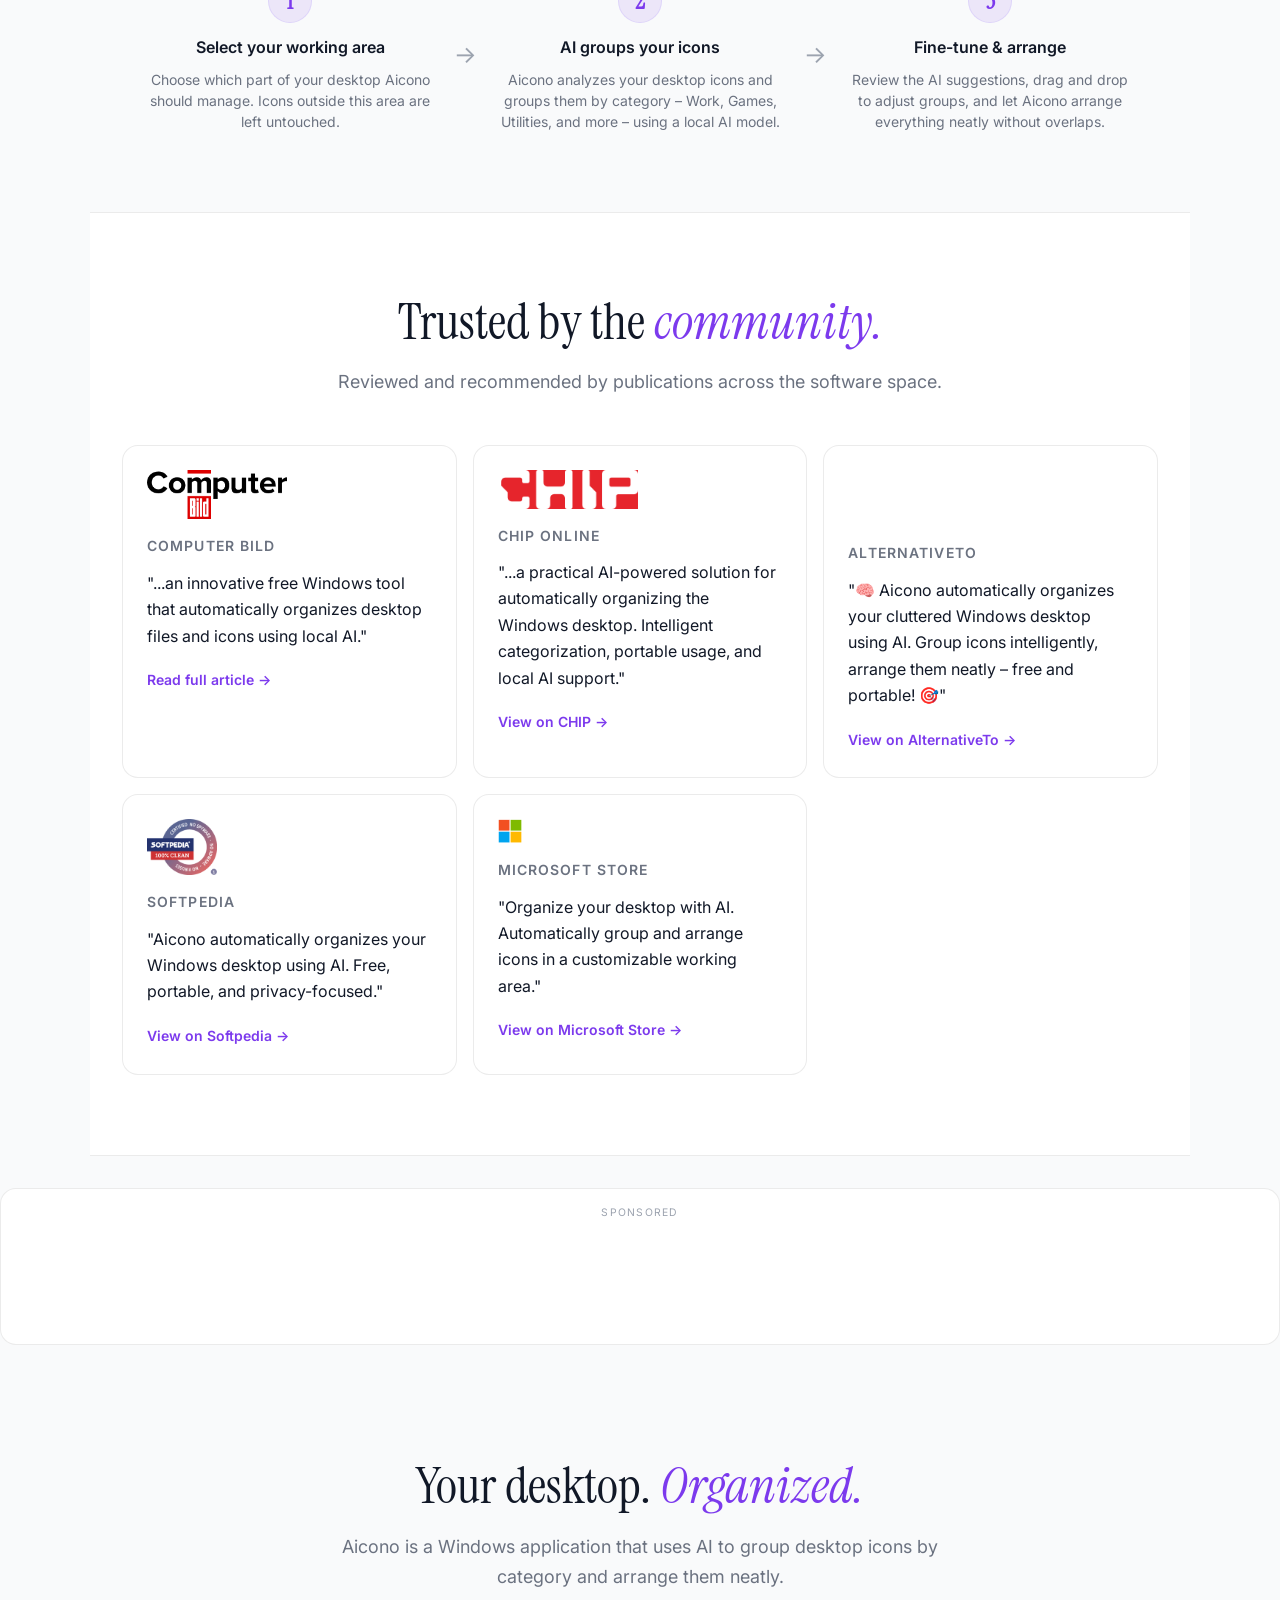
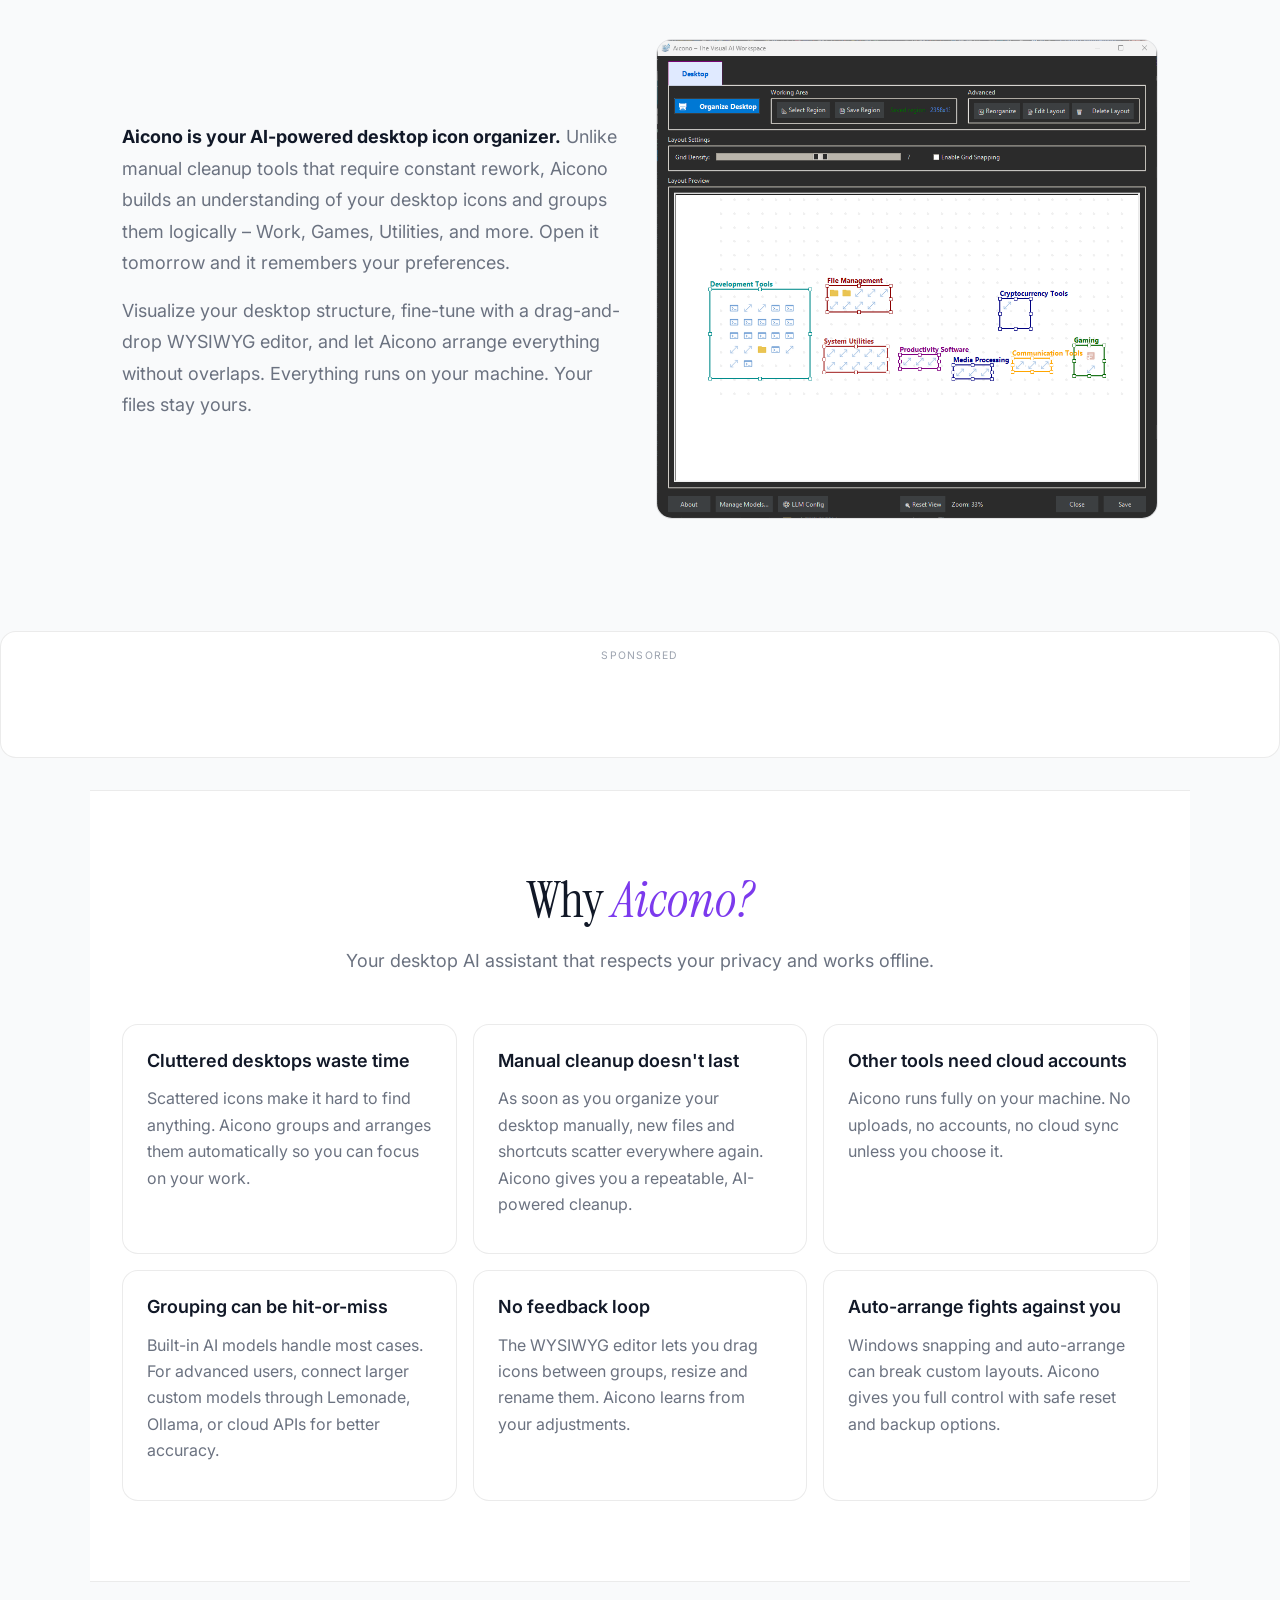
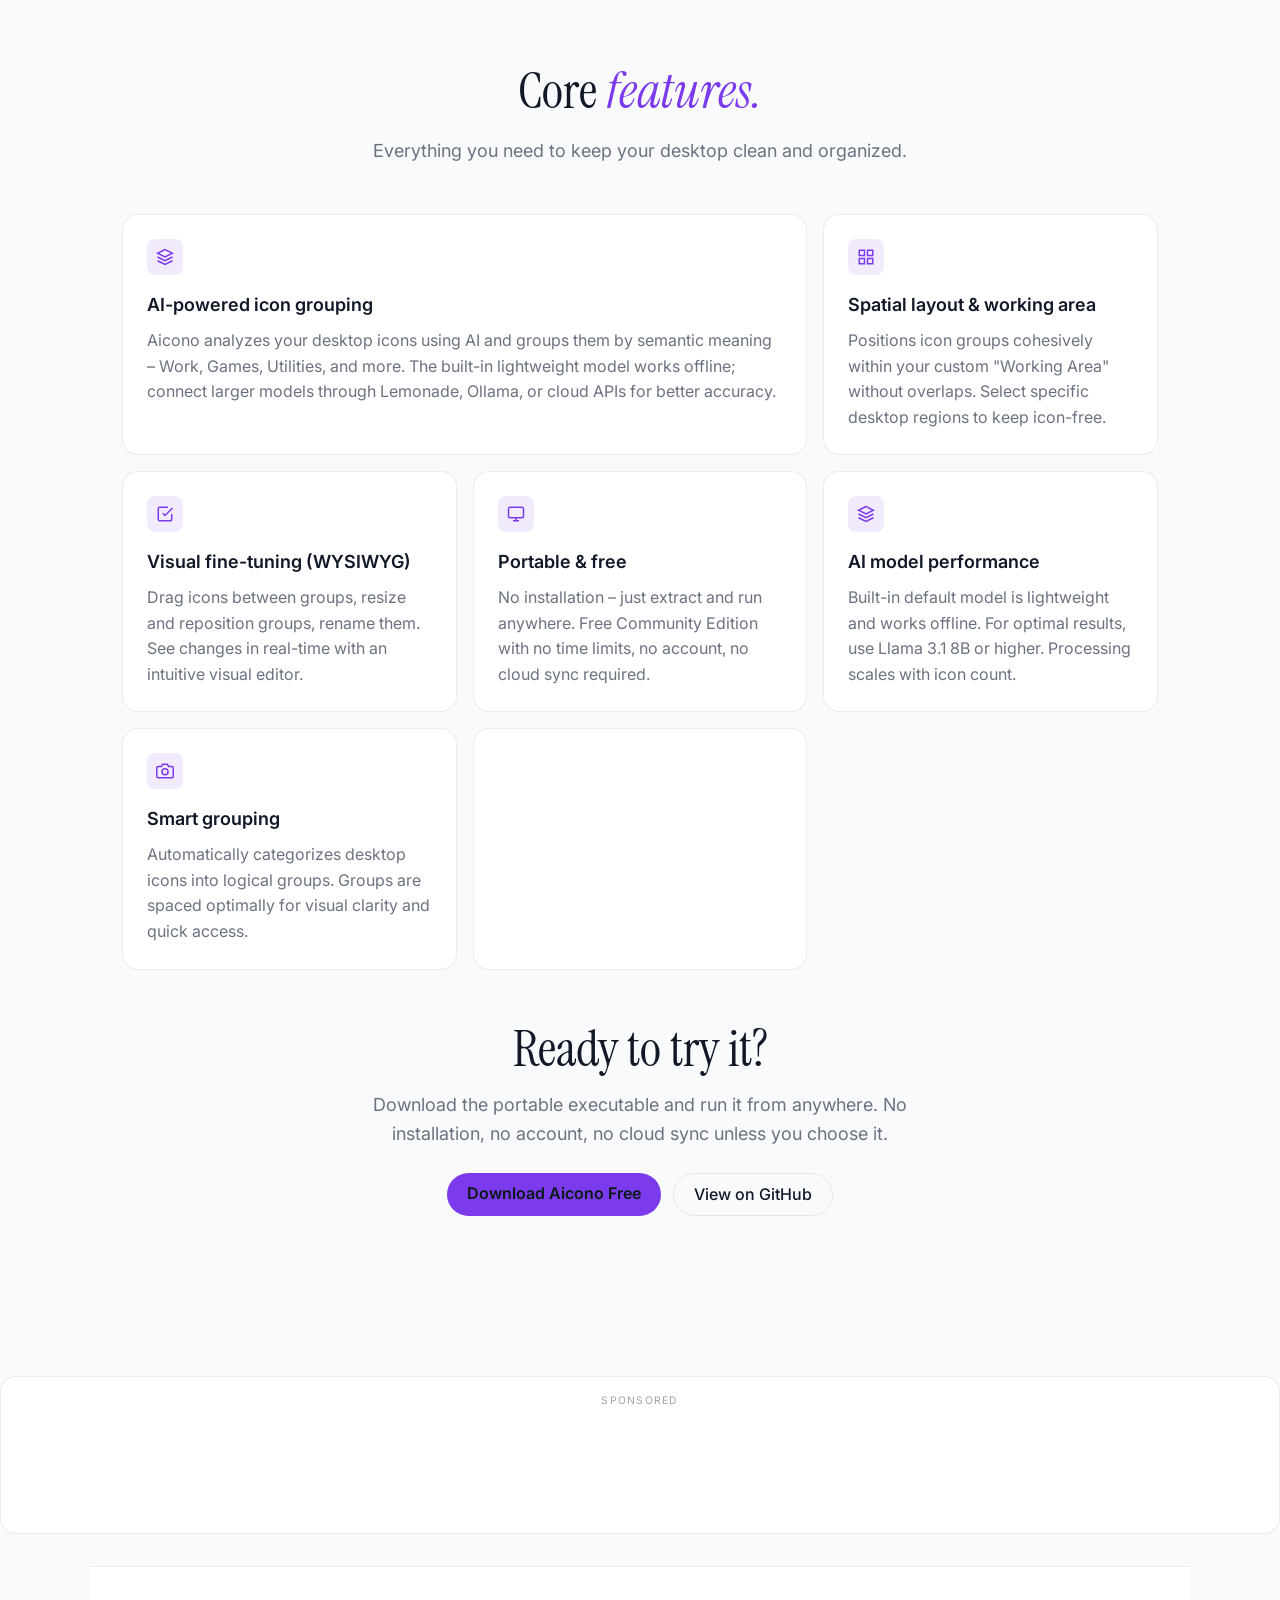
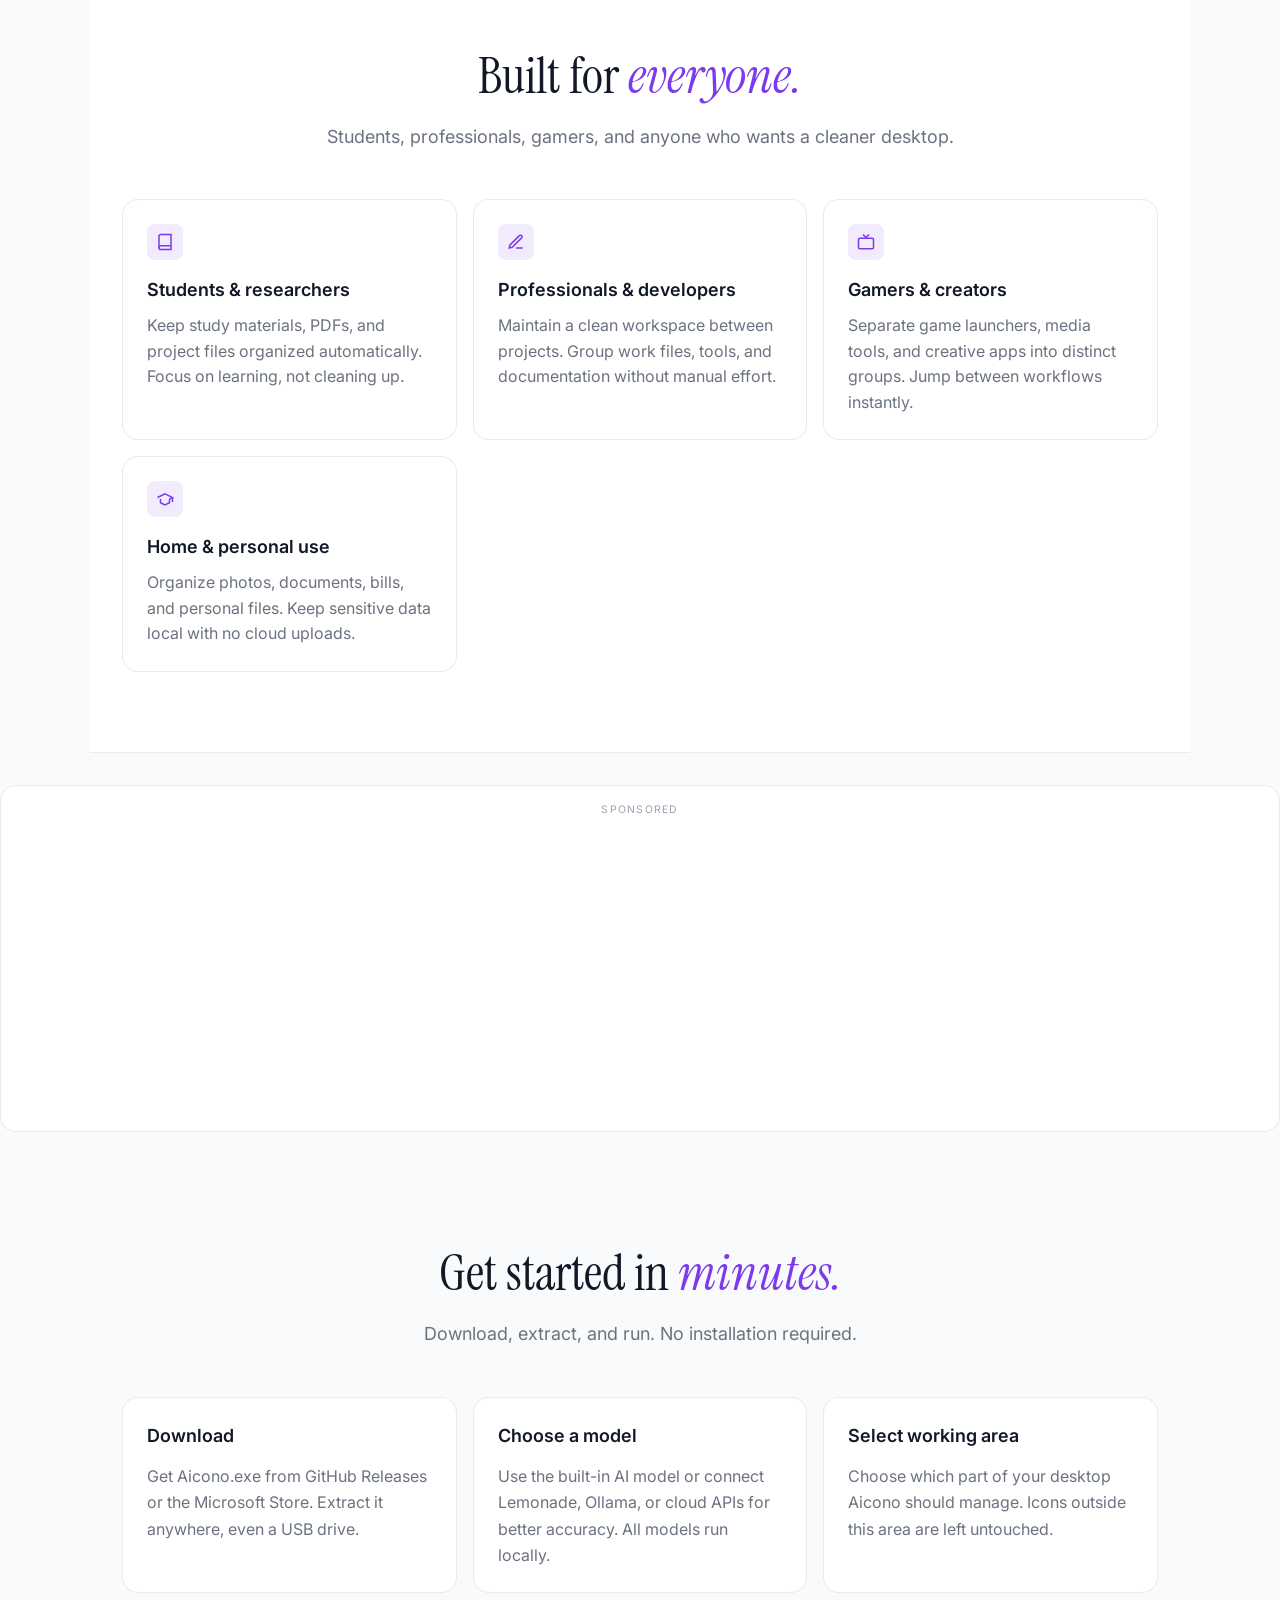
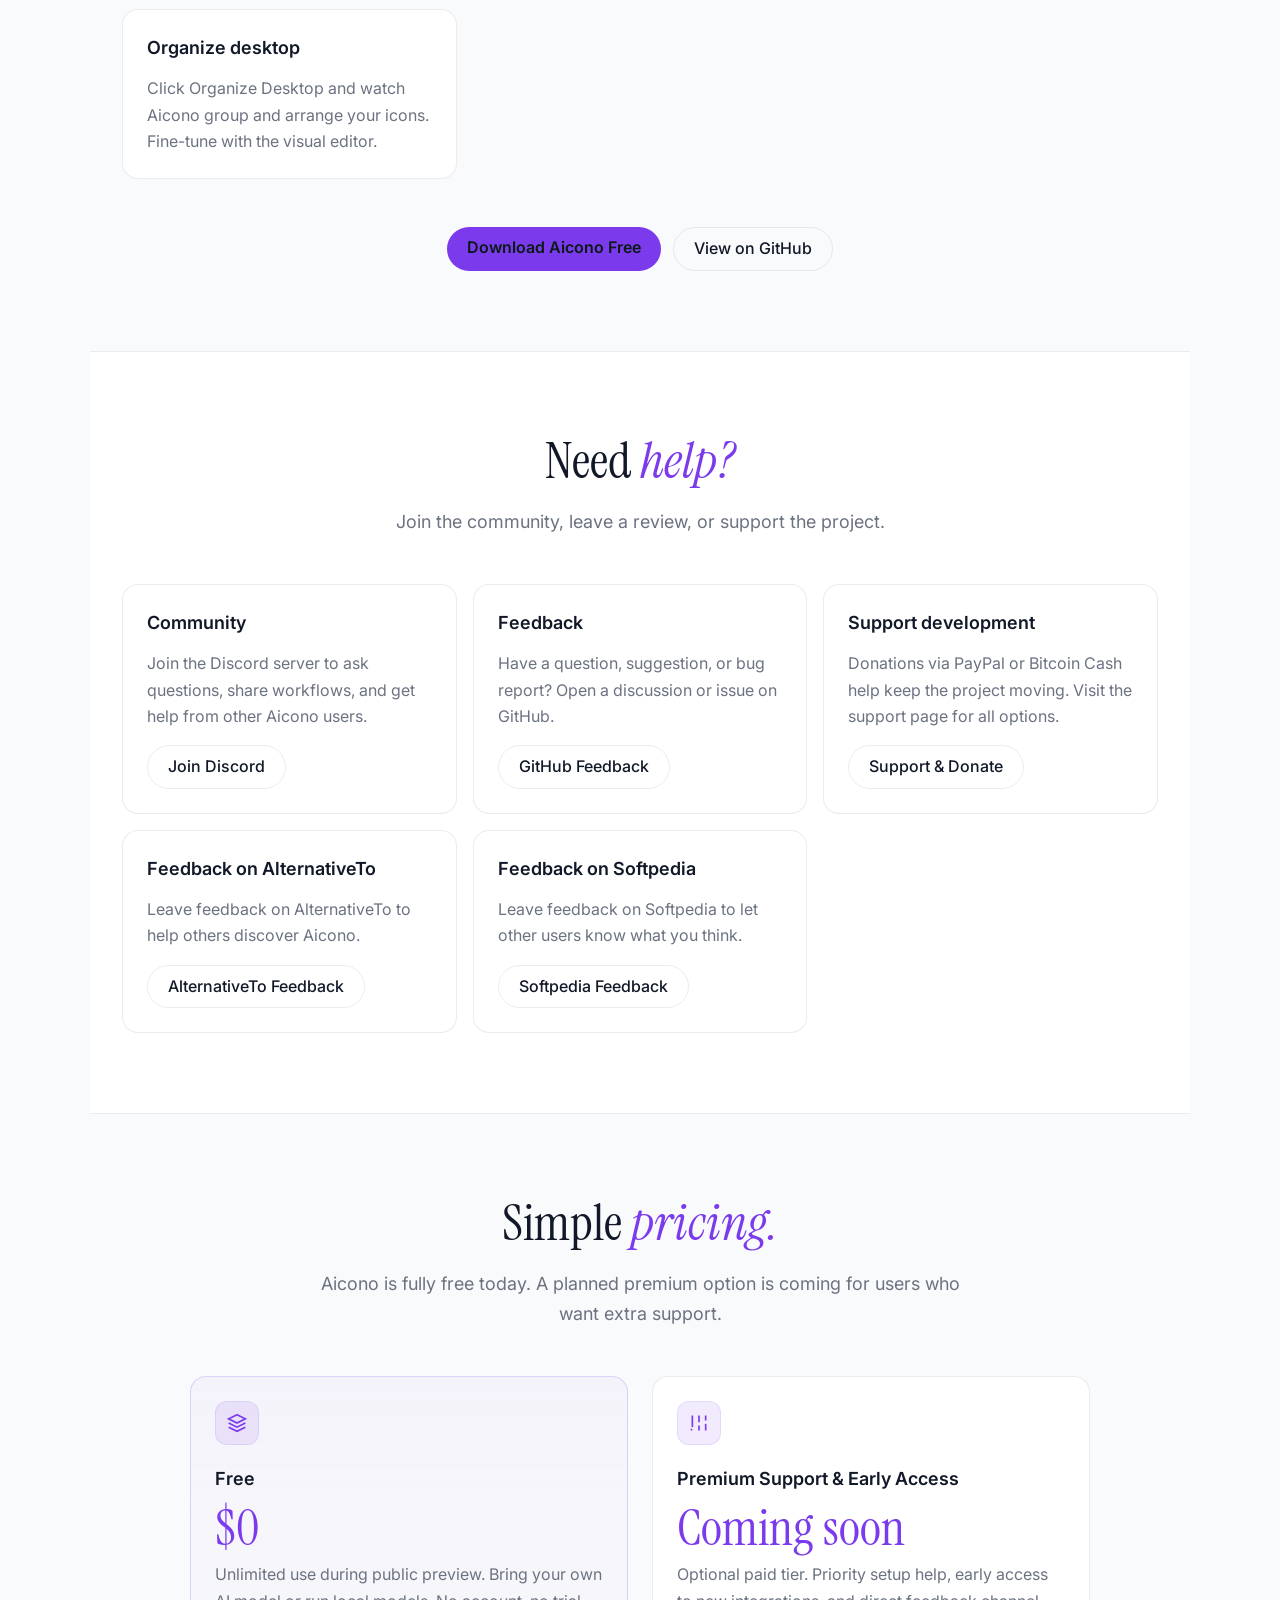
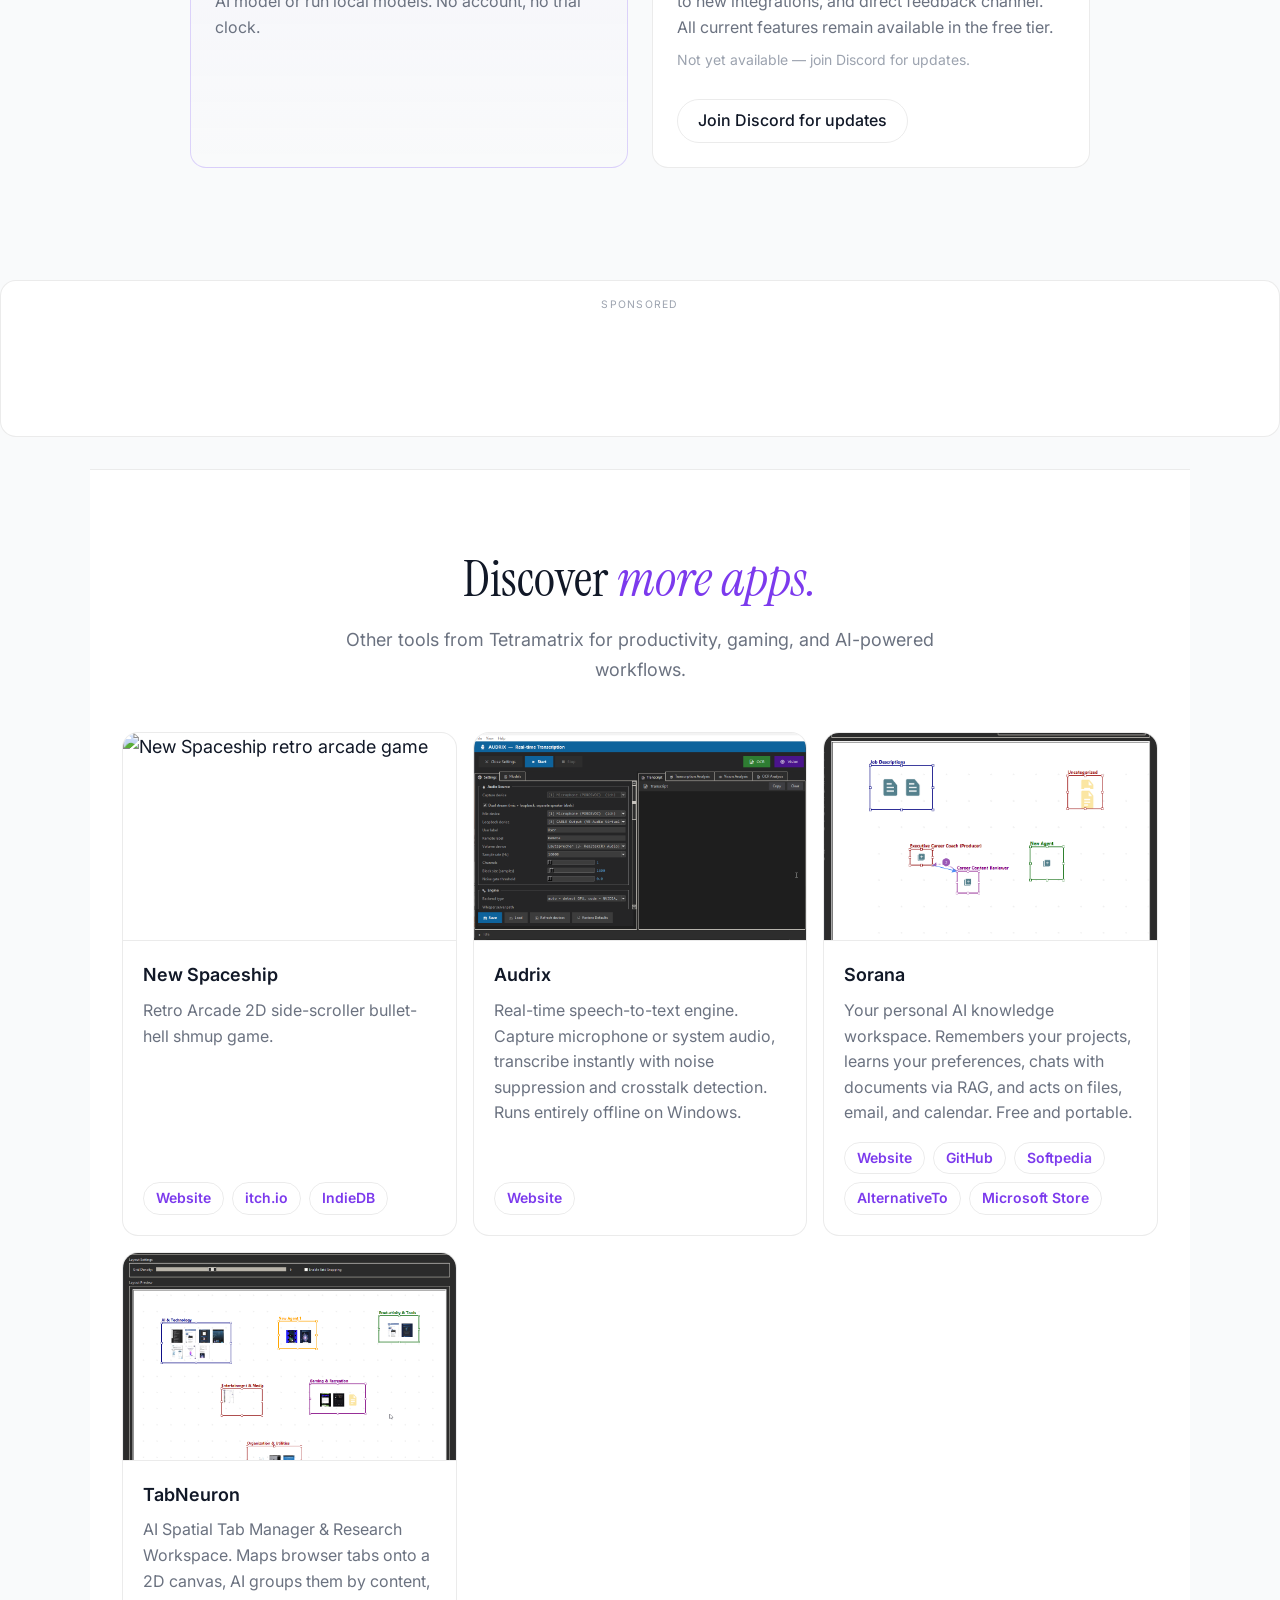
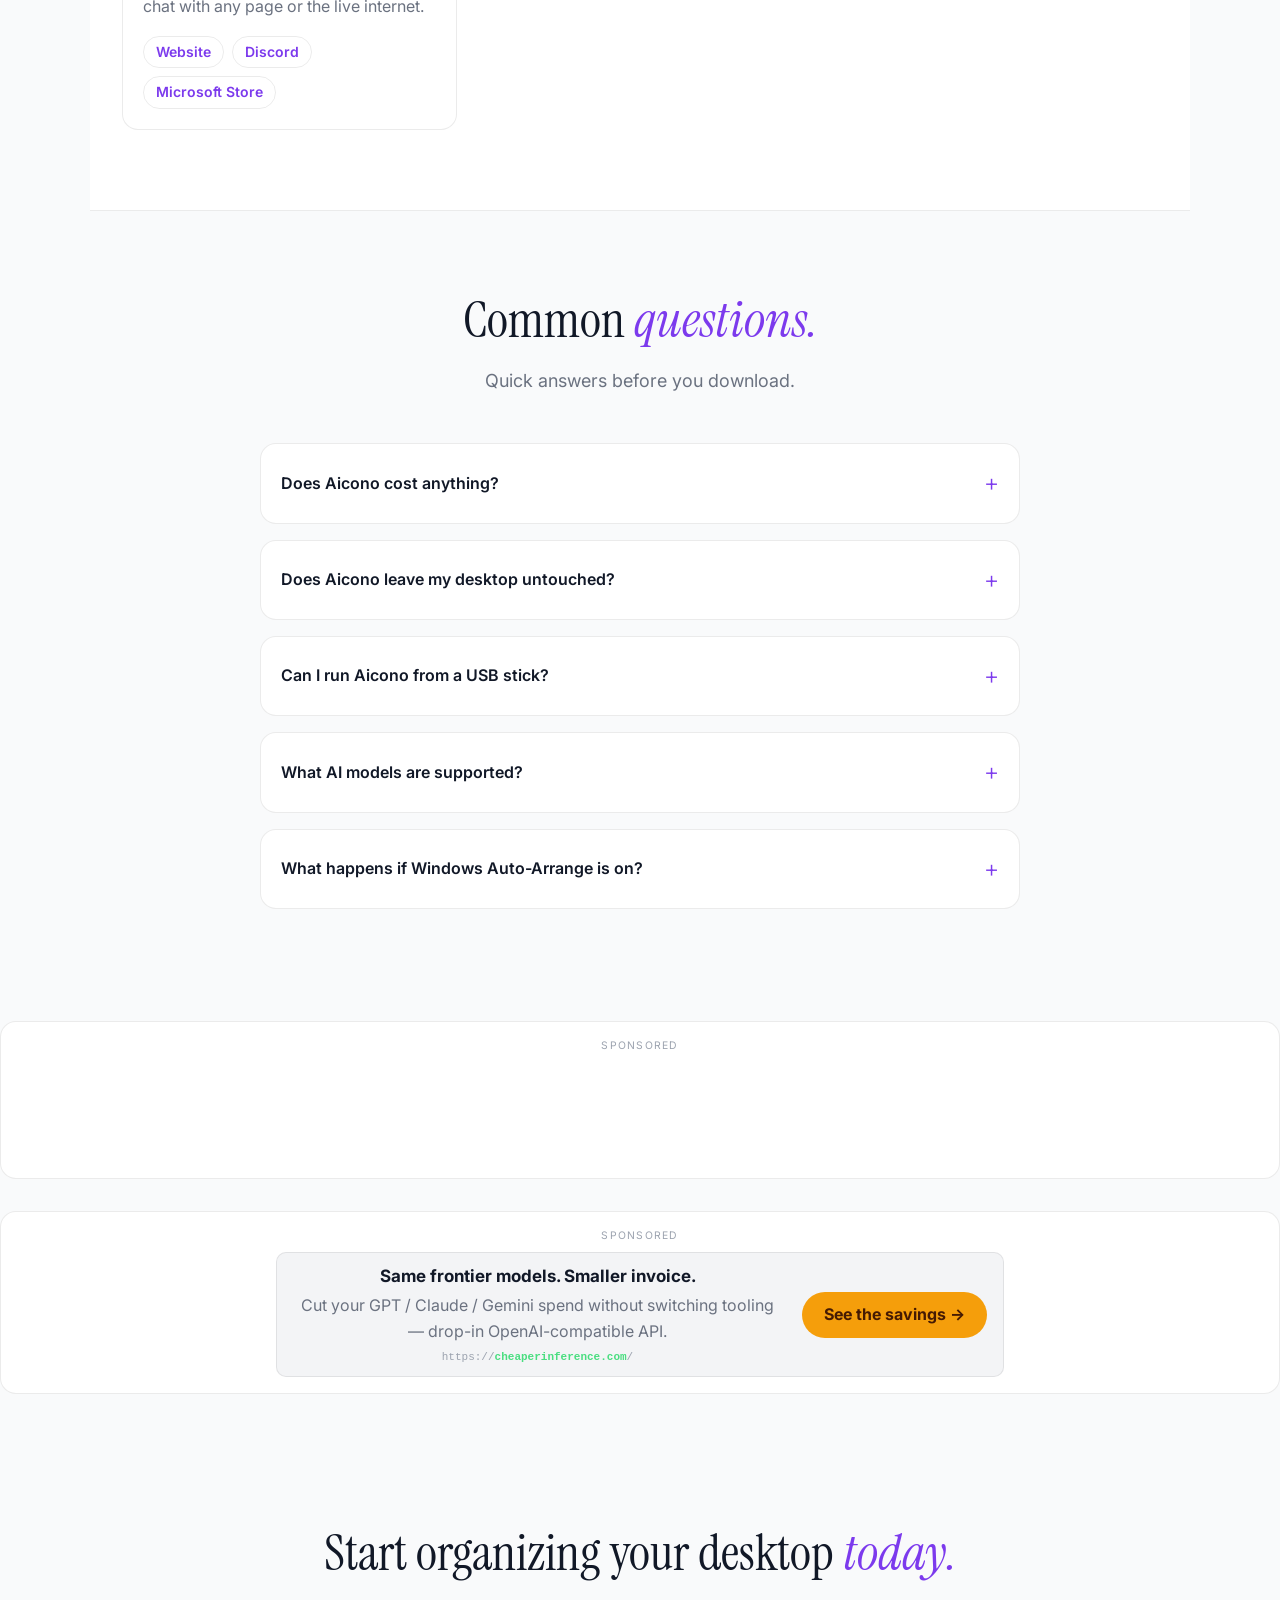
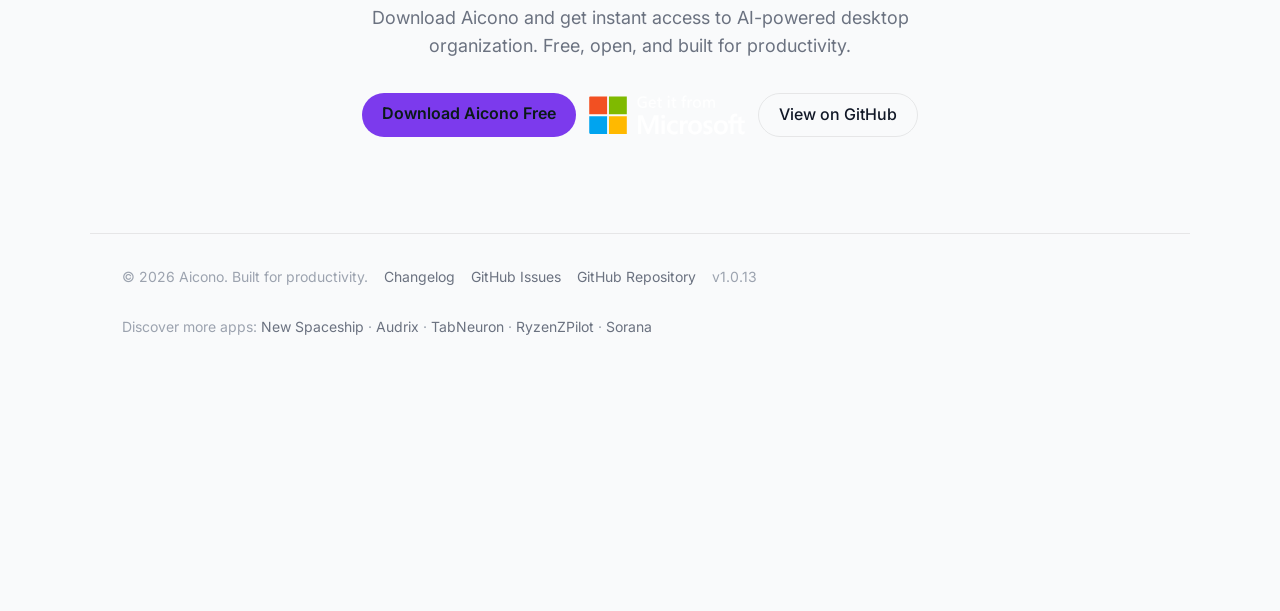
==== commit 8f0b3584: "feat(landing): add CheaperInference ci-cta pills and ci-adbar banner to Aicono" ====
--- a/docs/index.html
+++ b/docs/index.html
@@ -1315,6 +1315,138 @@
 ::-webkit-scrollbar { width: 6px; }
 ::-webkit-scrollbar-track { background: var(--color-bg); }
 ::-webkit-scrollbar-thumb { background: var(--color-surface-3); border-radius: 3px; }
+
+/* ── CheaperInference affiliate CTA ───────────────────────────────────── */
+.ci-cta {
+  display: inline-flex;
+  align-items: center;
+  gap: 14px;
+  padding: 10px 14px;
+  border-radius: var(--radius-full);
+  background: var(--color-surface-2);
+  border: 1px solid var(--color-border);
+  text-decoration: none;
+  color: var(--color-text);
+  font-size: var(--text-sm);
+  font-weight: 500;
+  transition: border-color 160ms, box-shadow 160ms, transform 160ms;
+}
+.ci-cta:hover {
+  border-color: #9d7cd8;
+  box-shadow: 0 0 24px rgba(157,124,216,0.35), 0 4px 20px rgba(0,0,0,0.25);
+  transform: translateY(-2px);
+}
+.ci-cta .ci-model {
+  display: inline-flex;
+  align-items: center;
+  gap: 6px;
+  font-family: ui-monospace, SFMono-Regular, Menlo, Consolas, "Courier New", monospace;
+  font-weight: 700;
+  font-size: var(--text-sm);
+  color: #9d7cd8;
+  background: rgba(157,124,216,0.12);
+  border: 1px solid rgba(157,124,216,0.30);
+  border-radius: var(--radius-full);
+  padding: 5px 14px;
+  white-space: nowrap;
+}
+.ci-cta .ci-model-tag {
+  display: inline-block;
+  background: #9d7cd8;
+  color: #2d1f3d;
+  font-family: var(--font-body);
+  font-size: 10px;
+  font-weight: 800;
+  letter-spacing: 0.06em;
+  text-transform: uppercase;
+  padding: 2px 8px;
+  border-radius: var(--radius-full);
+  white-space: nowrap;
+  line-height: 1.4;
+}
+.ci-cta .ci-text {
+  font-size: var(--text-sm);
+  color: var(--color-text-muted);
+  font-weight: 500;
+  white-space: nowrap;
+}
+.ci-cta .ci-provider {
+  color: #9d7cd8;
+  font-weight: 700;
+}
+.ci-cta .ci-key-btn {
+  display: inline-block;
+  background: #9d7cd8;
+  color: #2d1f3d;
+  font-weight: 700;
+  font-size: var(--text-sm);
+  padding: 7px 18px;
+  border-radius: var(--radius-full);
+  white-space: nowrap;
+  transition: background 160ms;
+}
+.ci-cta:hover .ci-key-btn {
+  background: #b29de0;
+}
+
+/* ── CheaperInference sponsored leaderboard (inside .ad-container) ───── */
+.ci-adbar {
+  display: flex;
+  align-items: center;
+  gap: 20px;
+  max-width: 728px;
+  min-height: 90px;
+  margin: 0 auto;
+  border: 1px solid var(--color-border);
+  border-radius: 10px;
+  background: var(--color-surface-2);
+  padding: 10px 16px;
+  text-decoration: none;
+  transition: border-color 160ms, box-shadow 160ms;
+}
+.ci-adbar:hover {
+  border-color: #f59e0b;
+  box-shadow: 0 0 20px rgba(245,158,11,0.18);
+}
+.ci-adbody { flex: 1; min-width: 0; }
+.ci-adhead {
+  display: block;
+  font-weight: 700;
+  font-size: 17px;
+  color: var(--color-text);
+}
+.ci-adbar:hover .ci-adlink { color: #fbbf24; }
+.ci-addesc {
+  display: block;
+  font-size: var(--text-sm);
+  color: var(--color-text-muted);
+  margin-top: 3px;
+}
+.ci-adurl {
+  display: block;
+  font-size: 11px;
+  color: var(--color-text-faint, var(--color-text-muted));
+  font-family: ui-monospace, SFMono-Regular, Menlo, Consolas, monospace;
+  margin-top: 4px;
+}
+.ci-adurl b { color: #4ade80; font-weight: 700; }
+.ci-adbtn {
+  flex-shrink: 0;
+  display: inline-block;
+  background: #f59e0b;
+  color: #451a03;
+  font-weight: 700;
+  font-size: var(--text-sm);
+  padding: 10px 22px;
+  border-radius: var(--radius-full);
+  white-space: nowrap;
+  transition: background 160ms;
+}
+.ci-adbar:hover .ci-adbtn { background: #fbbf24; }
+@media (max-width: 760px) {
+  .ci-adbar { flex-direction: column; align-items: flex-start; gap: 8px; min-height: 0; }
+  .ci-adbtn { align-self: stretch; text-align: center; }
+}
 </style>
 </head>
 <body id="main">
@@ -1800,7 +1932,7 @@
       </div>
     </div>
     <div class="discover-card">
-      <img src="Sorana_main.png" alt="Sorana AI personal assistant" loading="lazy" width="640" height="400">
+      <img src="Sorana_Multi_Agent_Pipeline.png" alt="Sorana AI personal assistant" loading="lazy" width="640" height="400">
       <div class="discover-card-body">
         <h3>Sorana</h3>
         <p>Your personal AI knowledge workspace. Remembers your projects, learns your preferences, chats with documents via RAG, and acts on files, email, and calendar. Free and portable.</p>
@@ -1868,6 +2000,19 @@
 	<script>
 	     (adsbygoogle = window.adsbygoogle || []).push({});
 	</script>
+</div>
+
+<!-- SPONSORED: CheaperInference (affiliate) -->
+<div class="ad-container">
+  <p class="ad-label">Sponsored</p>
+  <a class="ci-adbar" href="https://cheaperinference.com/?ref=P3HIwhP1AH" target="_blank" rel="sponsored noopener noreferrer">
+    <span class="ci-adbody">
+      <span class="ci-adhead"><span class="ci-adlink">Same frontier models. Smaller invoice.</span></span>
+      <span class="ci-addesc">Cut your GPT / Claude / Gemini spend without switching tooling — drop-in OpenAI-compatible API.</span>
+      <span class="ci-adurl">https://<b>cheaperinference.com</b>/</span>
+    </span>
+    <span class="ci-adbtn">See the savings →</span>
+  </a>
 </div>
 
 <!-- FOOTER CTA -->
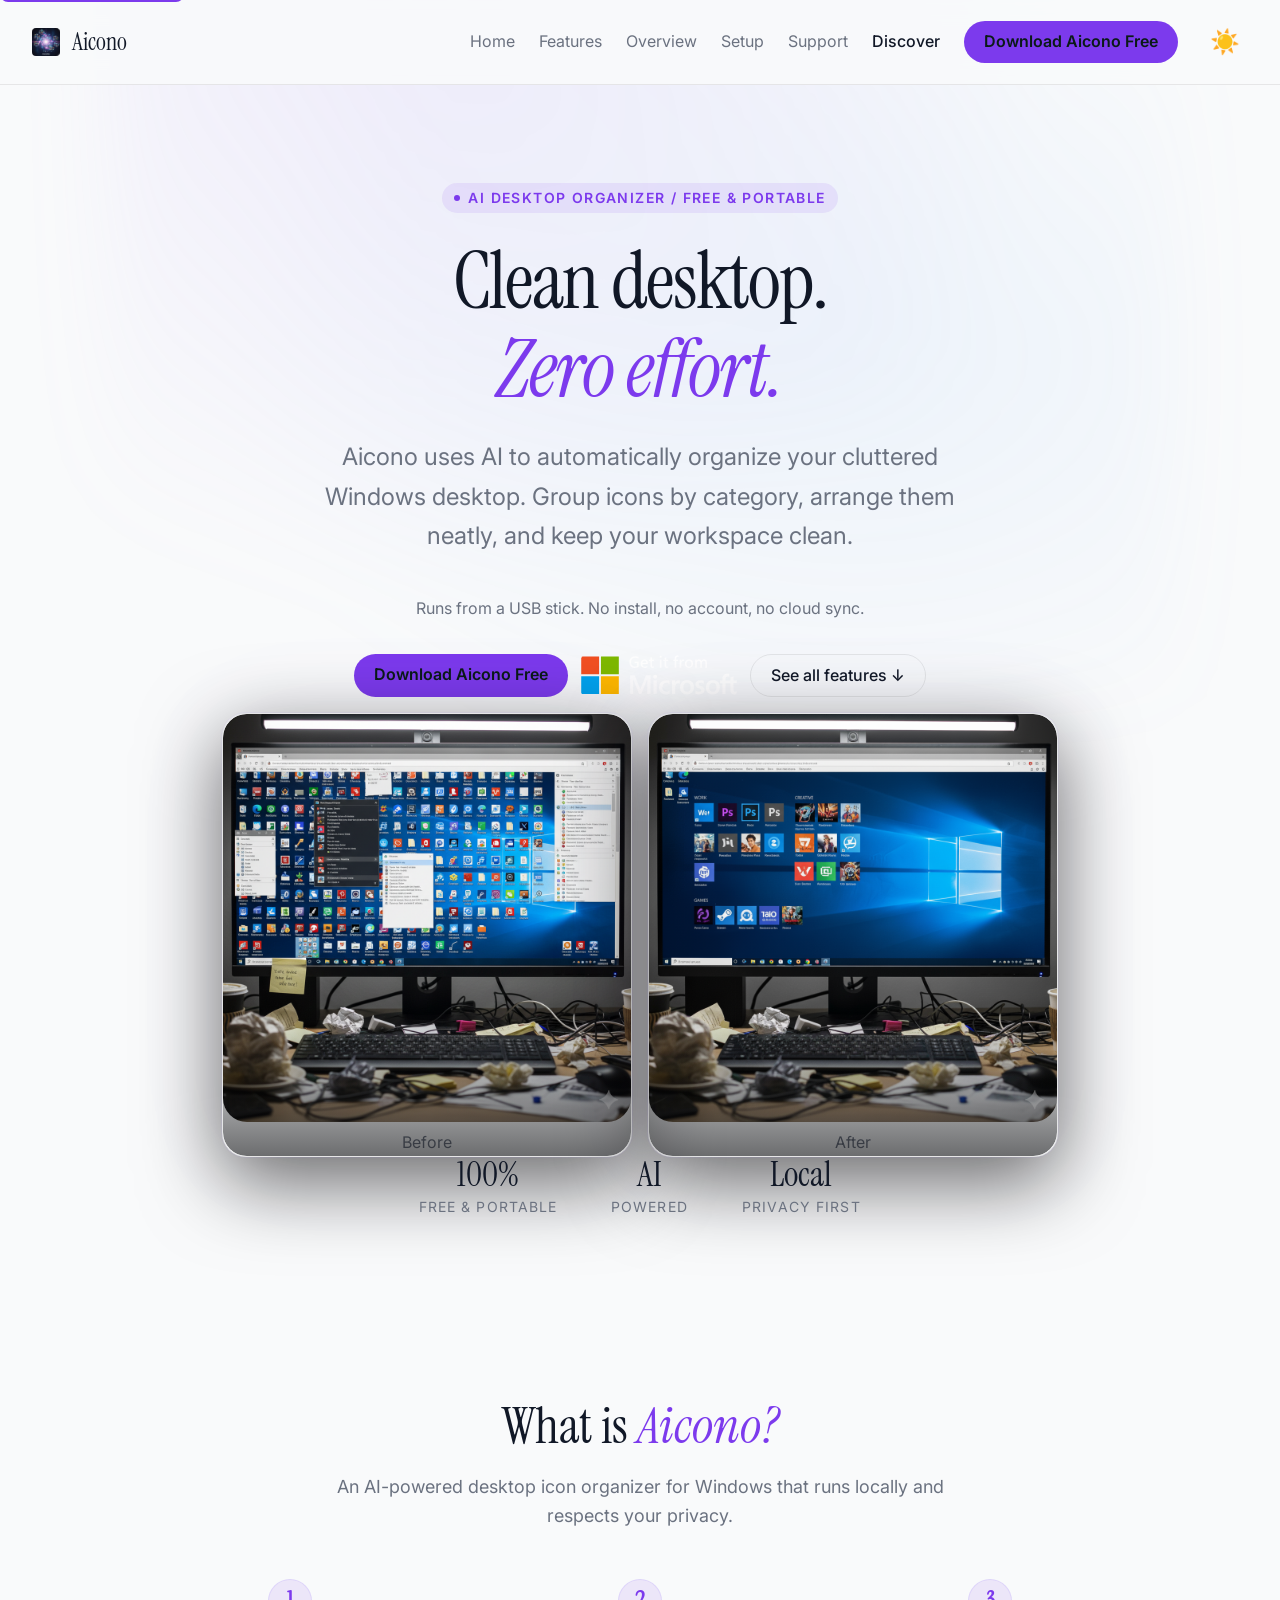
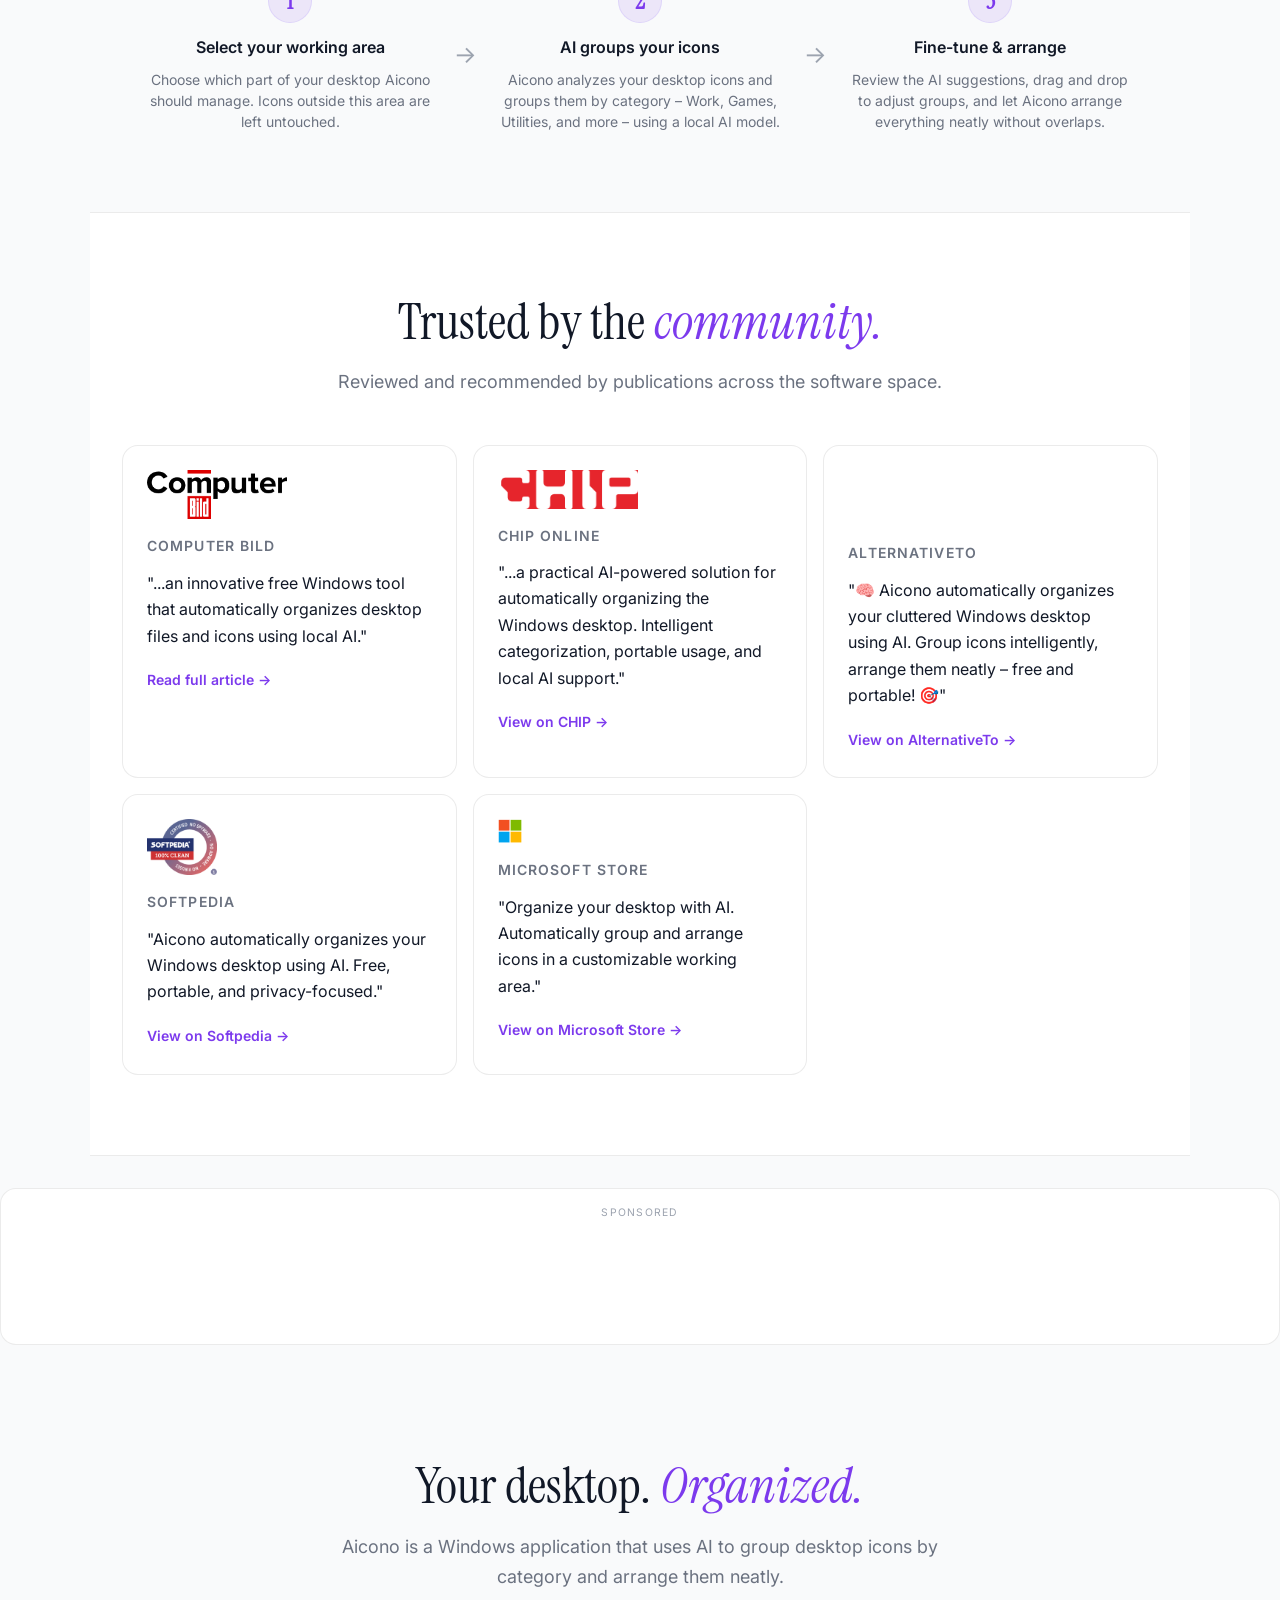
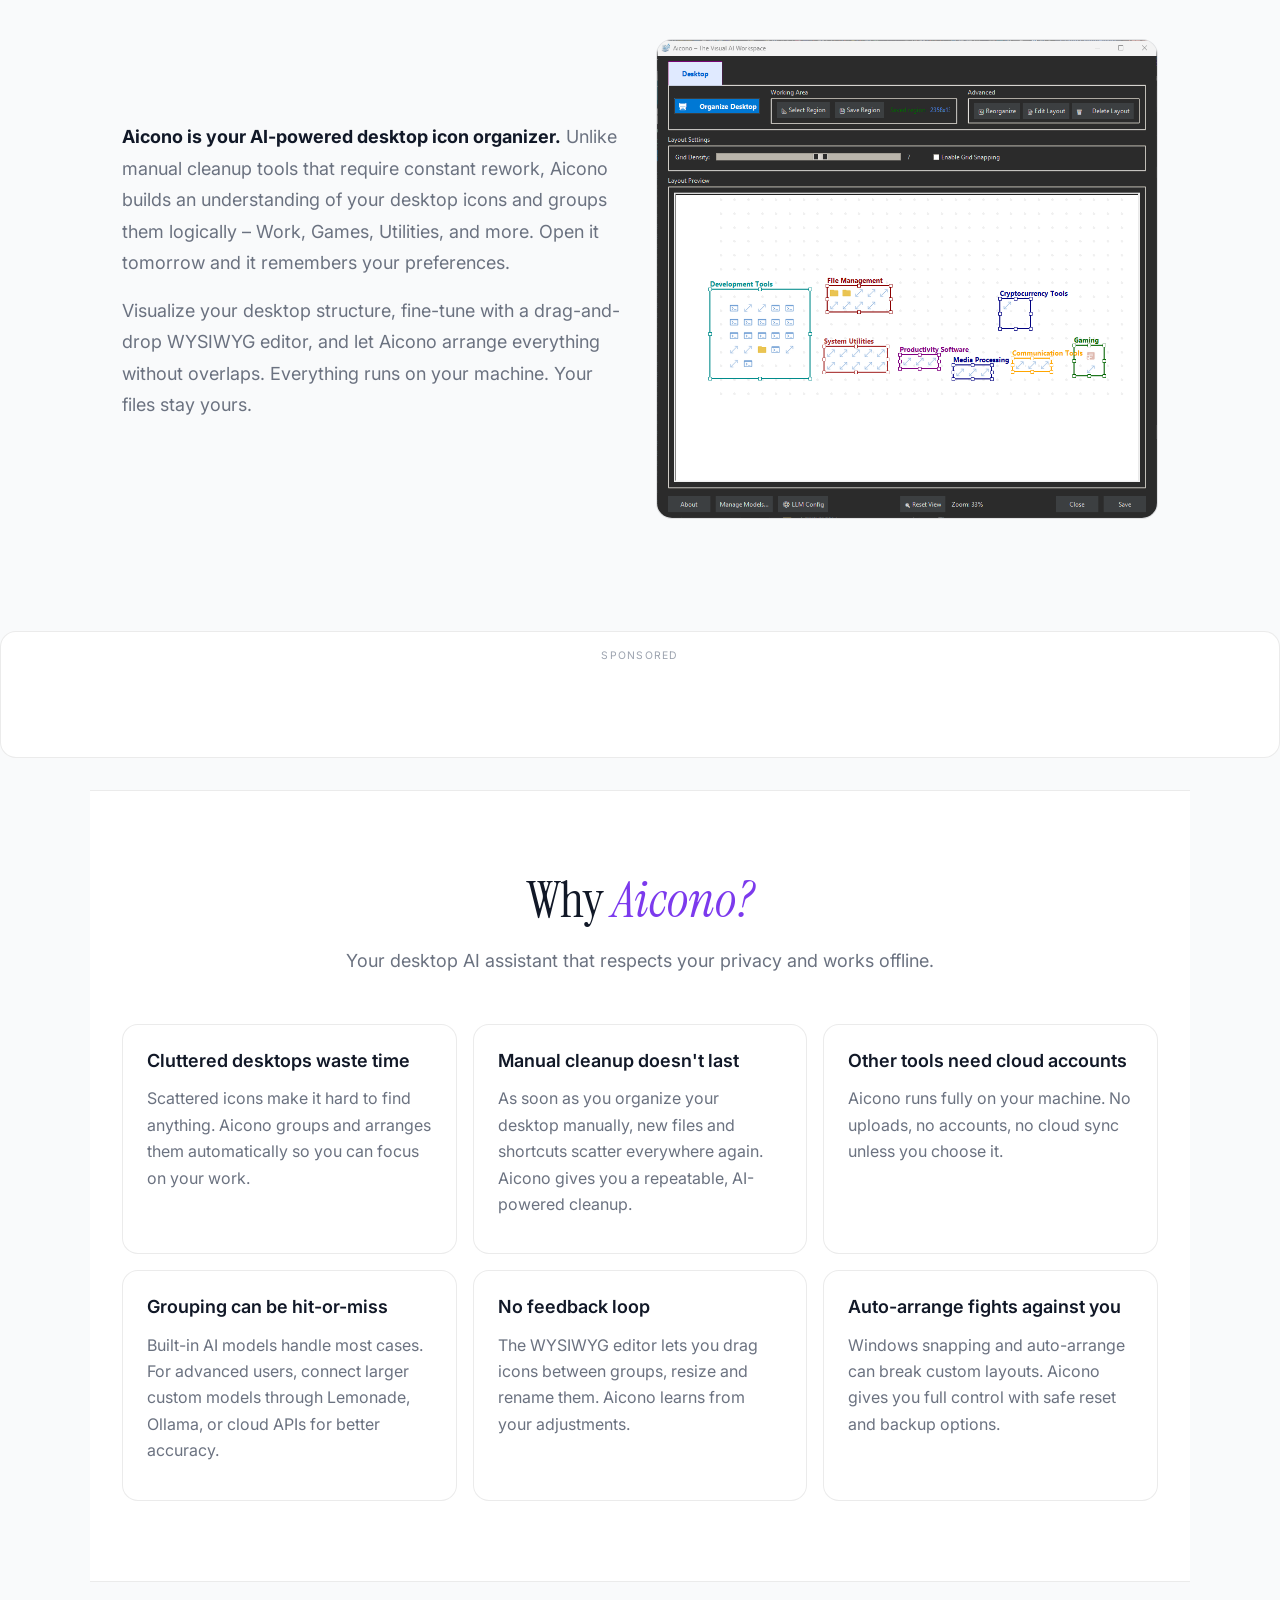
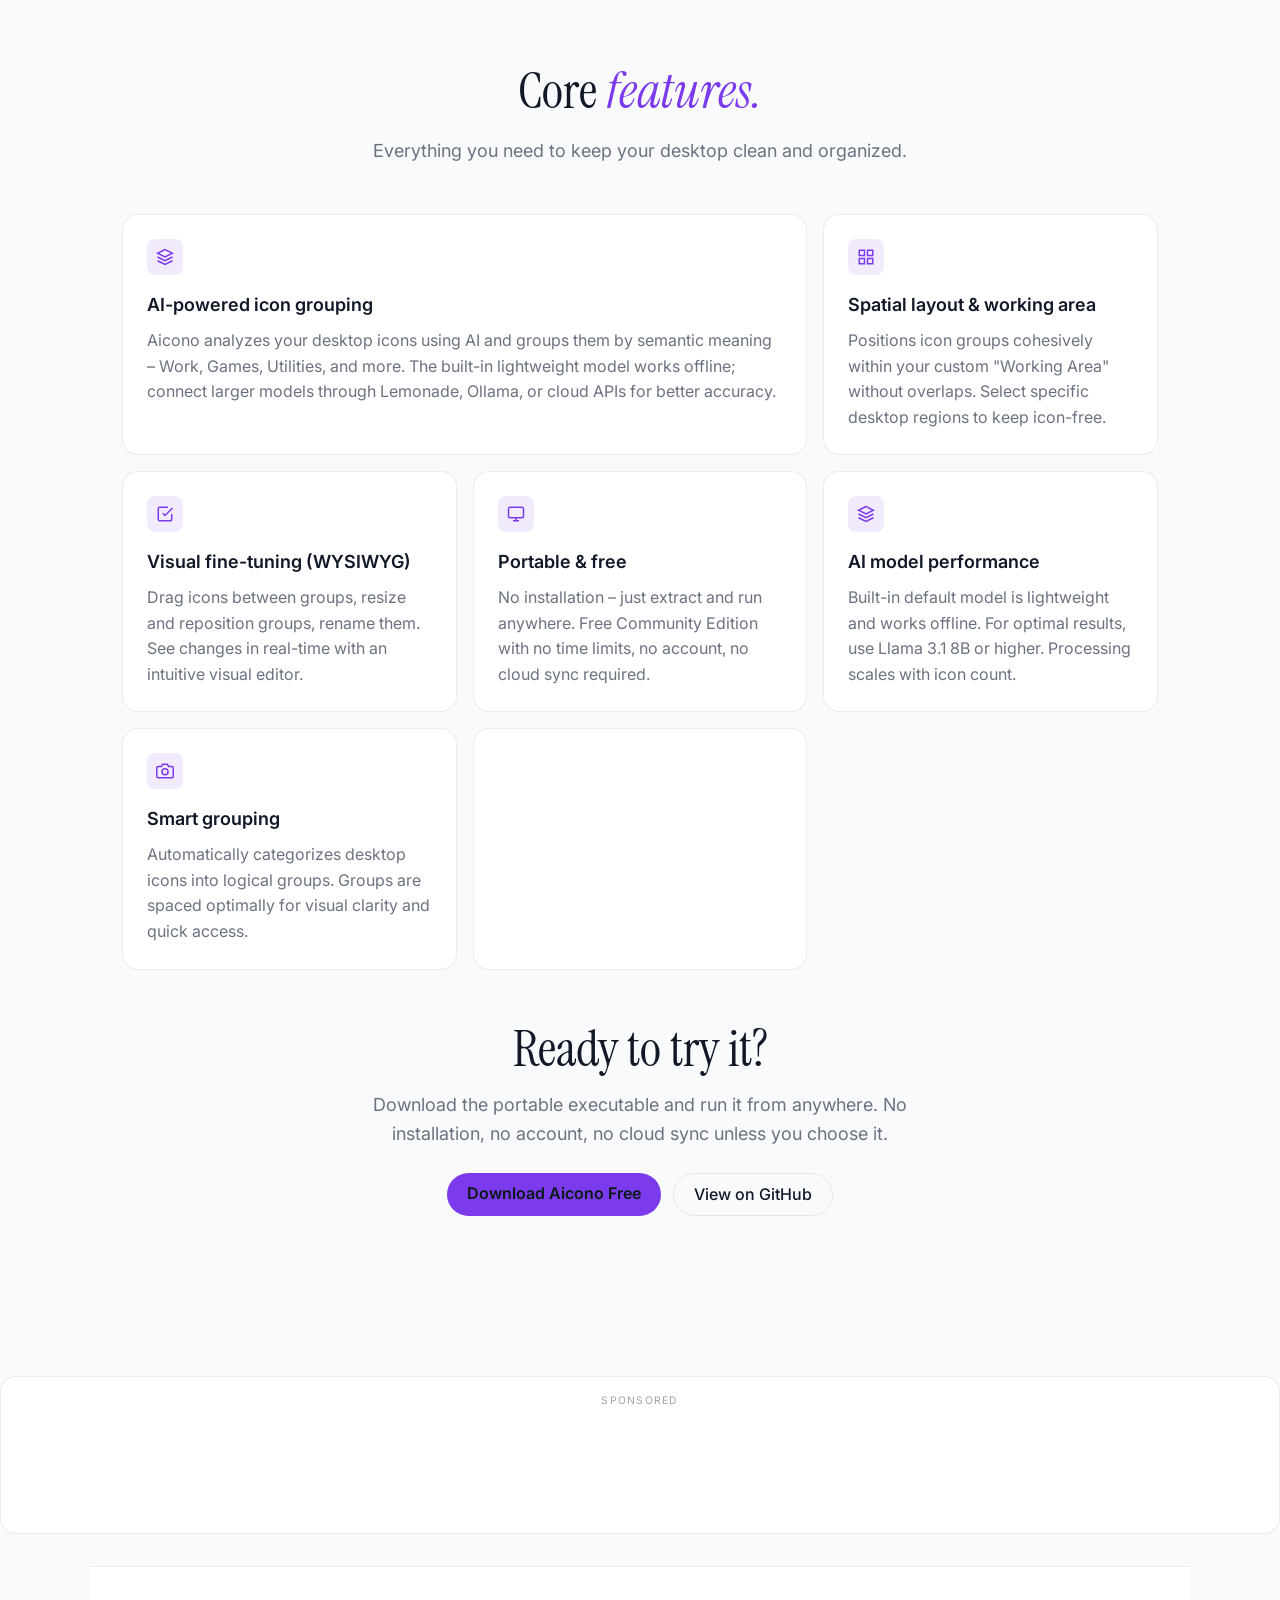
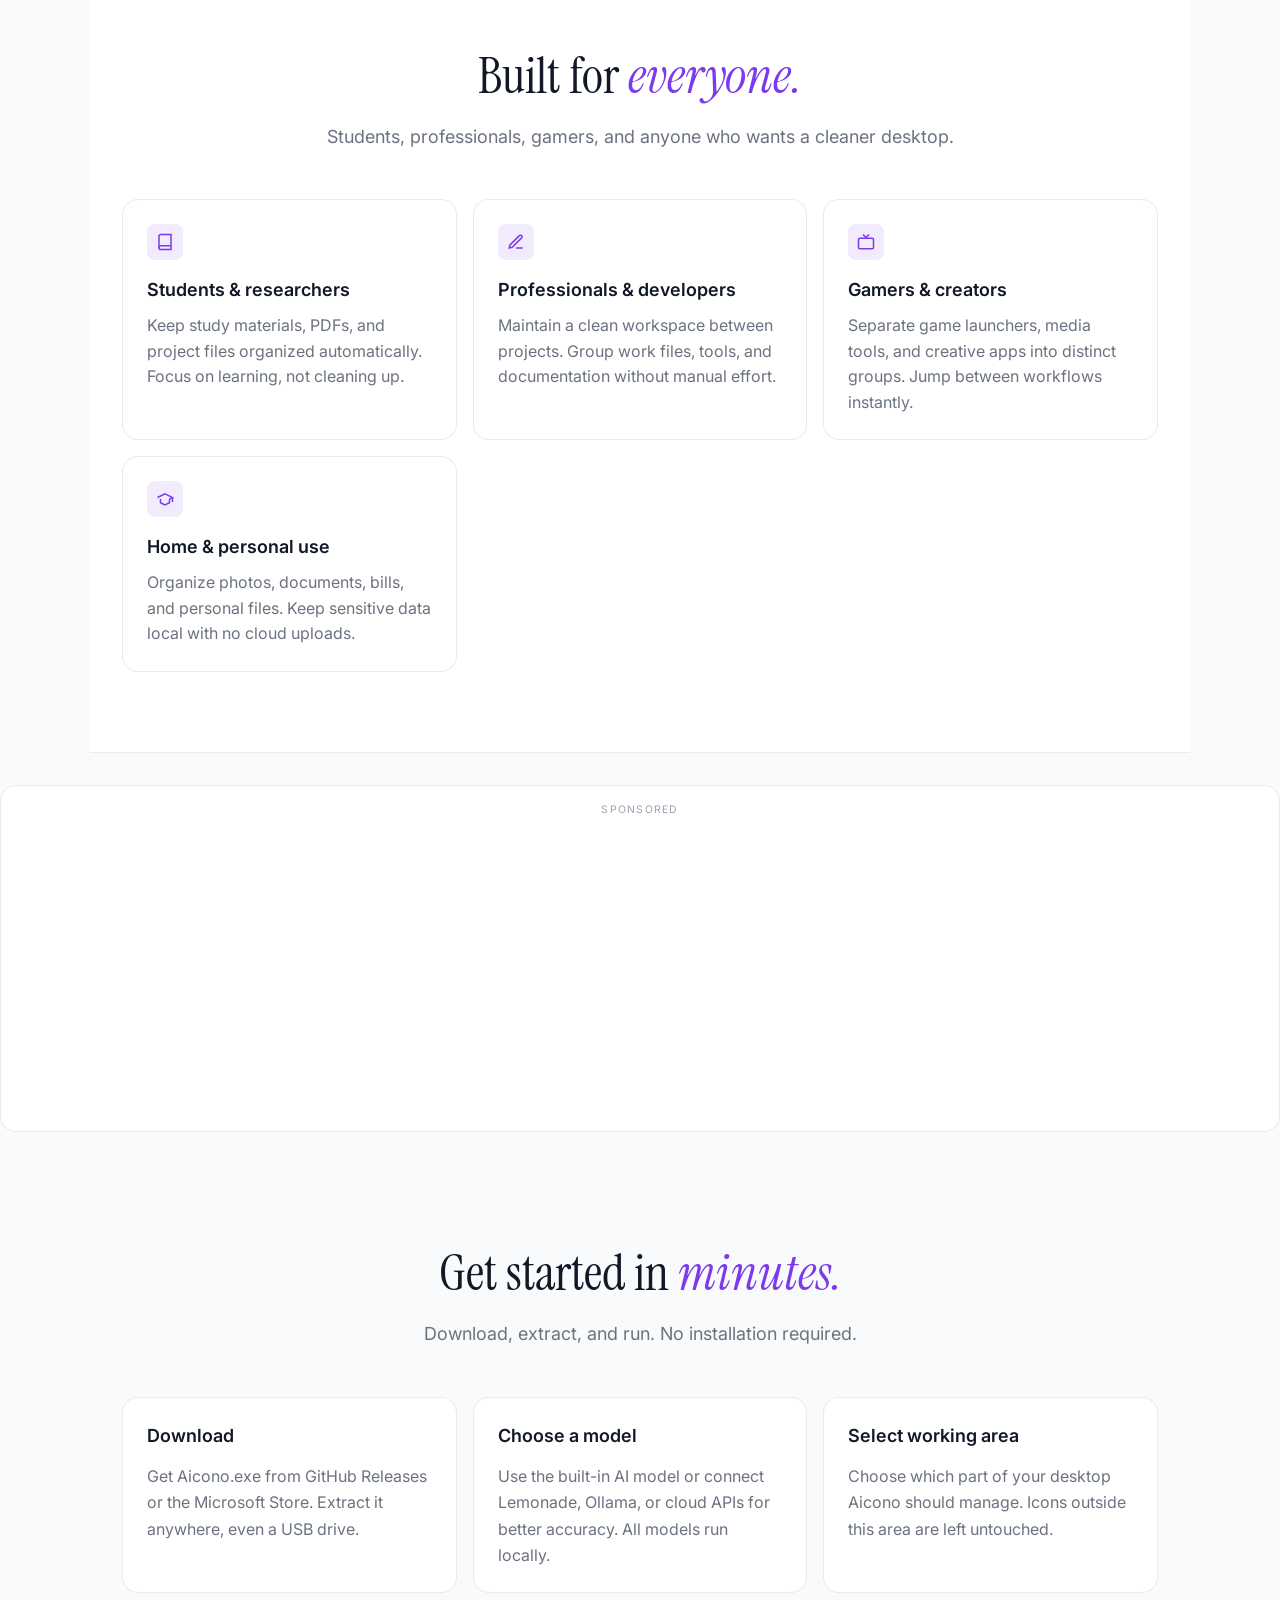
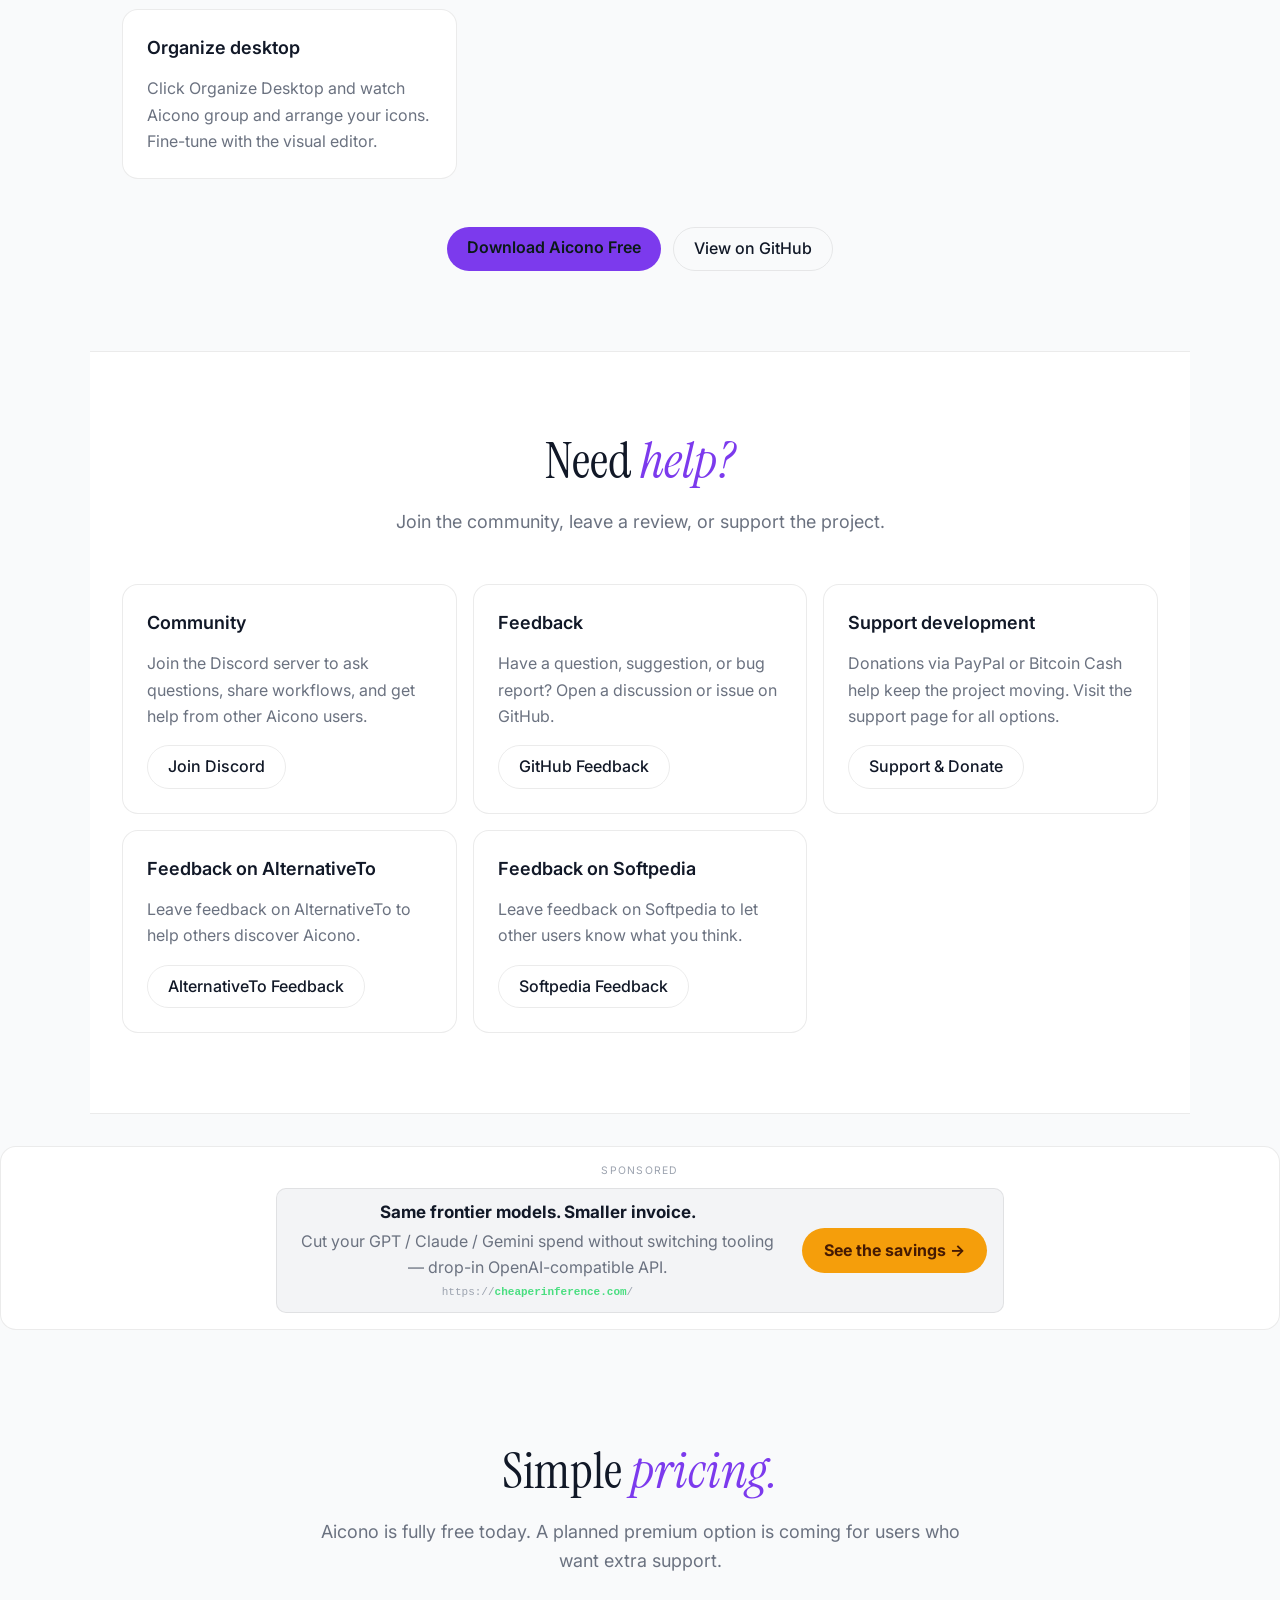
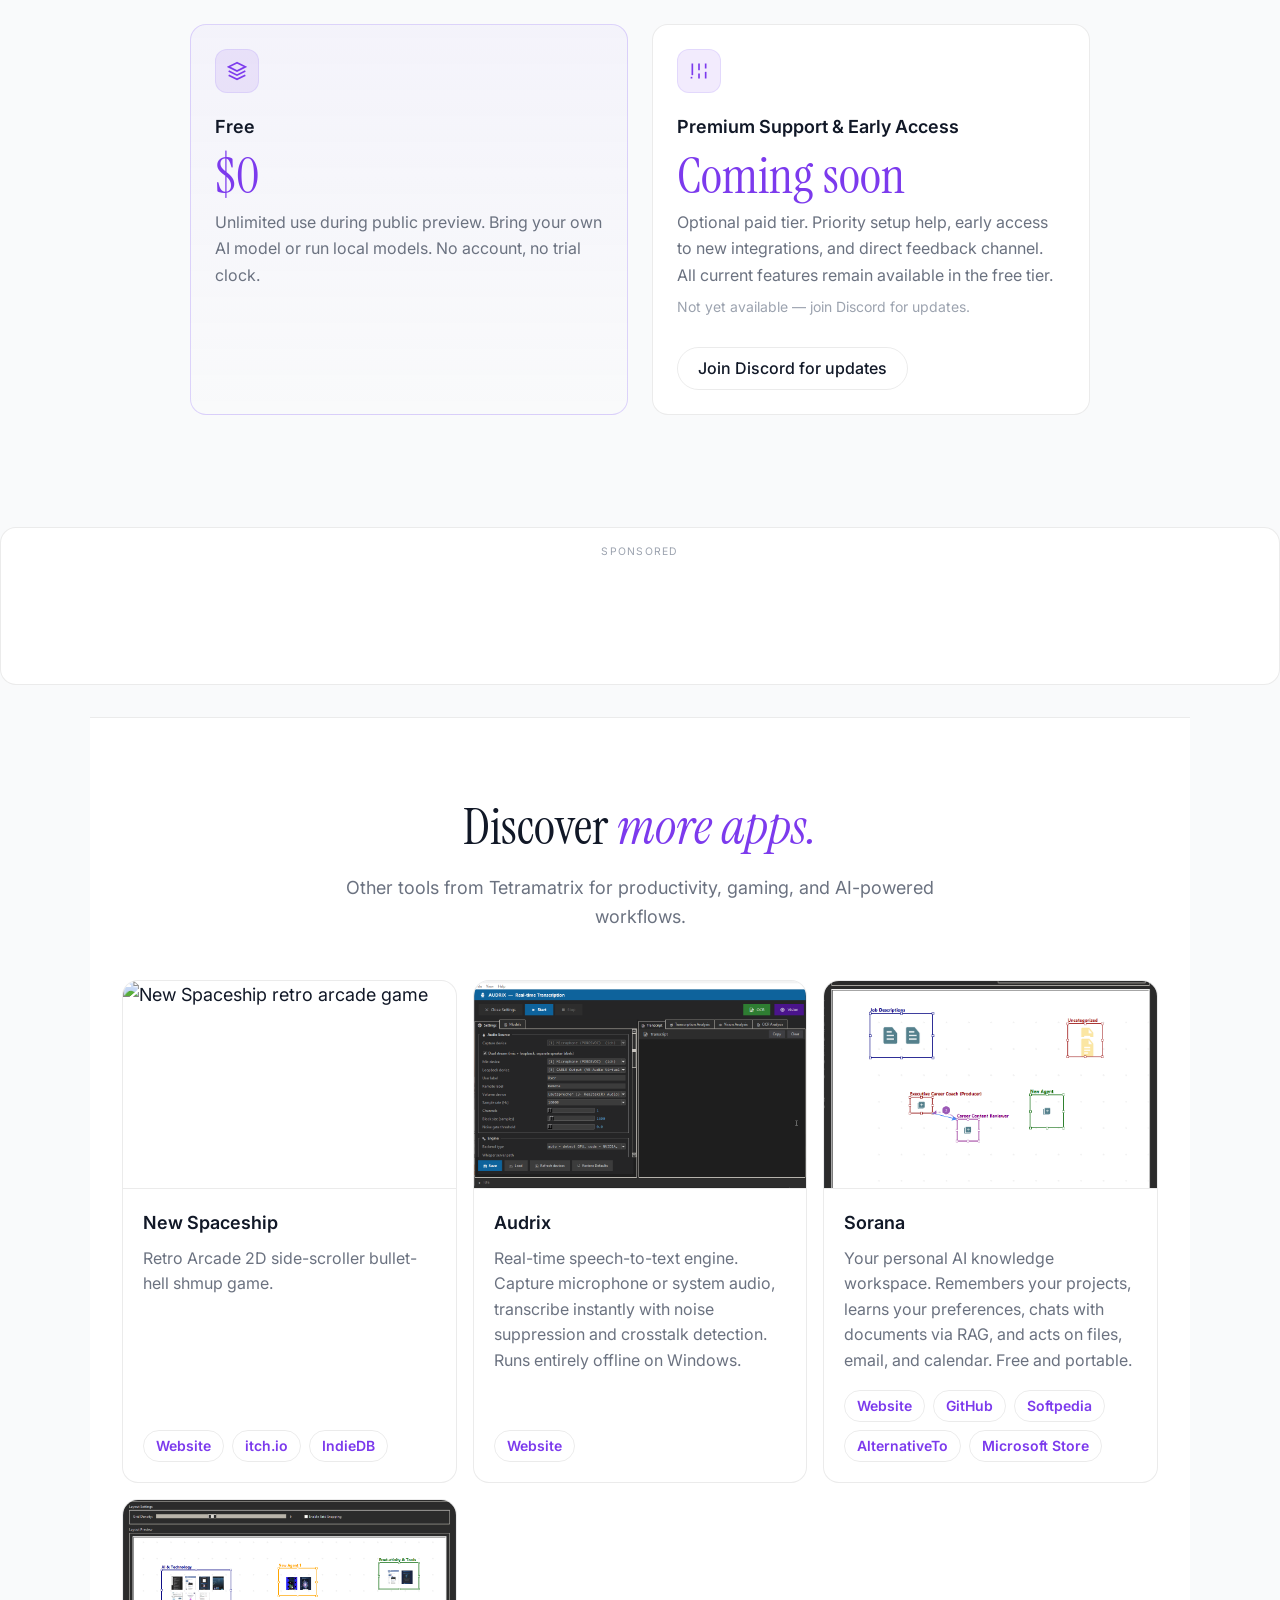
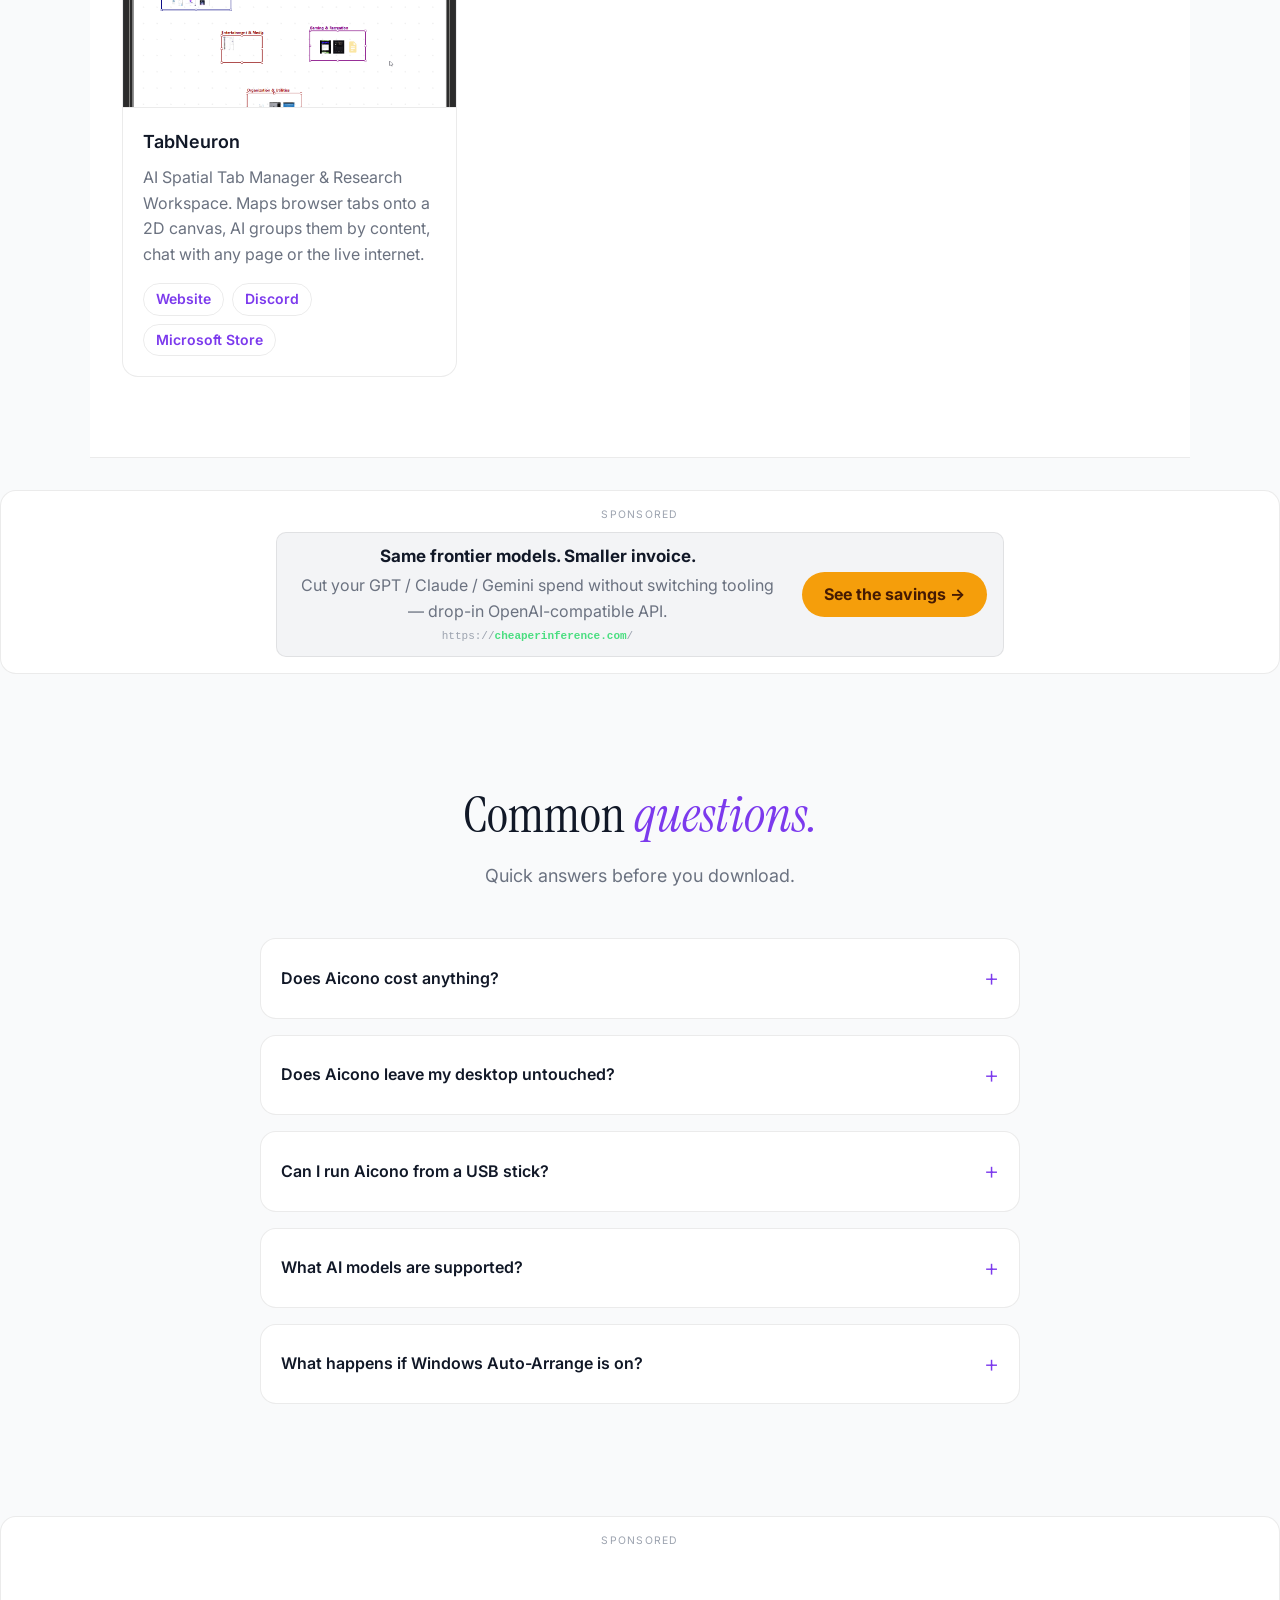
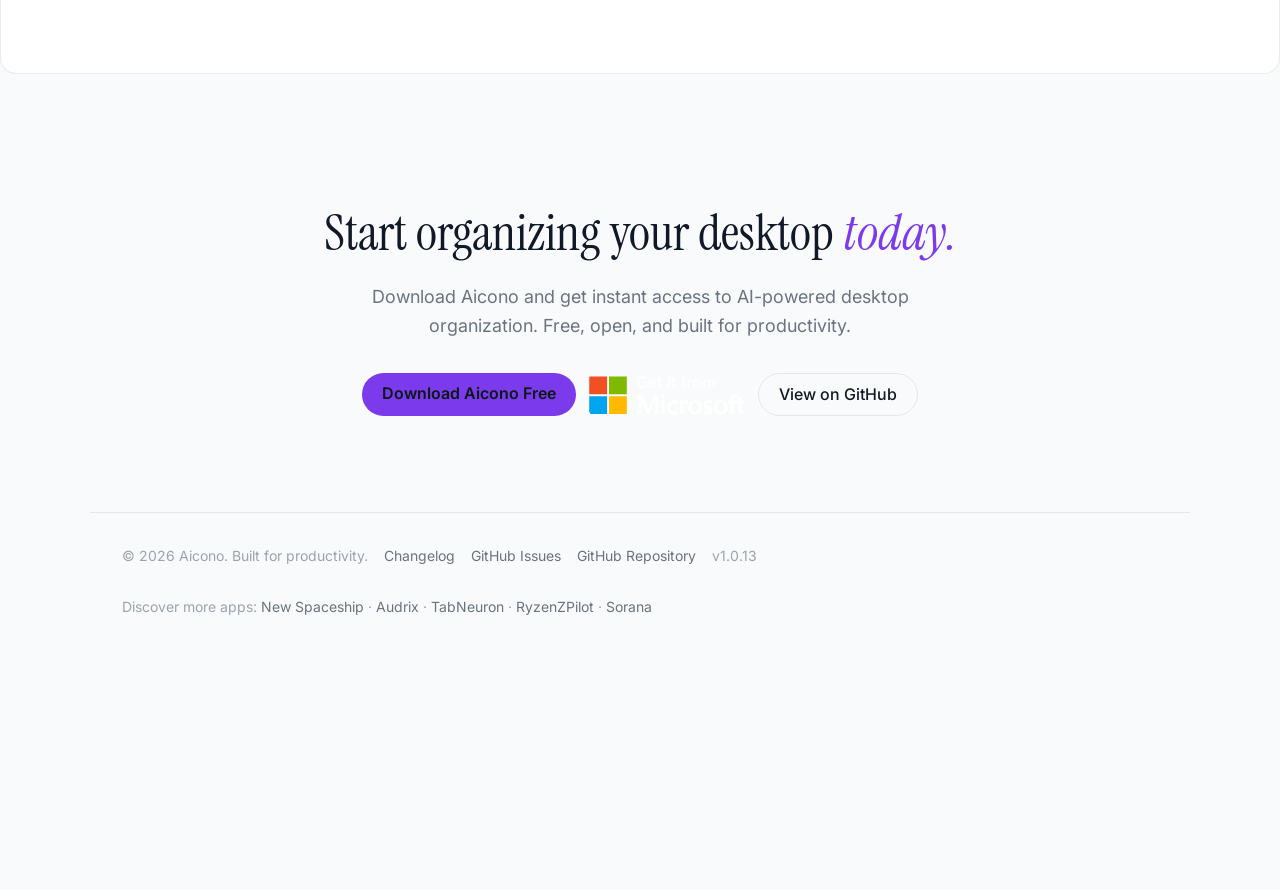
==== commit 17ae367b: "fix(landing): place 2 CheaperInference banners between content sections on main page" ====
--- a/docs/index.html
+++ b/docs/index.html
@@ -1862,6 +1862,19 @@
   </div>
 </section>
 
+<!-- SPONSORED: CheaperInference (affiliate) -->
+<div class="ad-container">
+  <p class="ad-label">Sponsored</p>
+  <a class="ci-adbar" href="https://cheaperinference.com/?ref=P3HIwhP1AH" target="_blank" rel="sponsored noopener noreferrer">
+    <span class="ci-adbody">
+      <span class="ci-adhead"><span class="ci-adlink">Same frontier models. Smaller invoice.</span></span>
+      <span class="ci-addesc">Cut your GPT / Claude / Gemini spend without switching tooling — drop-in OpenAI-compatible API.</span>
+      <span class="ci-adurl">https://<b>cheaperinference.com</b>/</span>
+    </span>
+    <span class="ci-adbtn">See the savings →</span>
+  </a>
+</div>
+
 <!-- PRICING -->
 <section class="section" id="pricing">
   <div class="section-header">
@@ -1959,6 +1972,19 @@
     </div>
   </div>
 </section>
+
+<!-- SPONSORED: CheaperInference (affiliate) -->
+<div class="ad-container">
+  <p class="ad-label">Sponsored</p>
+  <a class="ci-adbar" href="https://cheaperinference.com/?ref=P3HIwhP1AH" target="_blank" rel="sponsored noopener noreferrer">
+    <span class="ci-adbody">
+      <span class="ci-adhead"><span class="ci-adlink">Same frontier models. Smaller invoice.</span></span>
+      <span class="ci-addesc">Cut your GPT / Claude / Gemini spend without switching tooling — drop-in OpenAI-compatible API.</span>
+      <span class="ci-adurl">https://<b>cheaperinference.com</b>/</span>
+    </span>
+    <span class="ci-adbtn">See the savings →</span>
+  </a>
+</div>
 
 <!-- FAQ -->
 <section class="section" id="faq">
@@ -2000,19 +2026,6 @@
 	<script>
 	     (adsbygoogle = window.adsbygoogle || []).push({});
 	</script>
-</div>
-
-<!-- SPONSORED: CheaperInference (affiliate) -->
-<div class="ad-container">
-  <p class="ad-label">Sponsored</p>
-  <a class="ci-adbar" href="https://cheaperinference.com/?ref=P3HIwhP1AH" target="_blank" rel="sponsored noopener noreferrer">
-    <span class="ci-adbody">
-      <span class="ci-adhead"><span class="ci-adlink">Same frontier models. Smaller invoice.</span></span>
-      <span class="ci-addesc">Cut your GPT / Claude / Gemini spend without switching tooling — drop-in OpenAI-compatible API.</span>
-      <span class="ci-adurl">https://<b>cheaperinference.com</b>/</span>
-    </span>
-    <span class="ci-adbtn">See the savings →</span>
-  </a>
 </div>
 
 <!-- FOOTER CTA -->
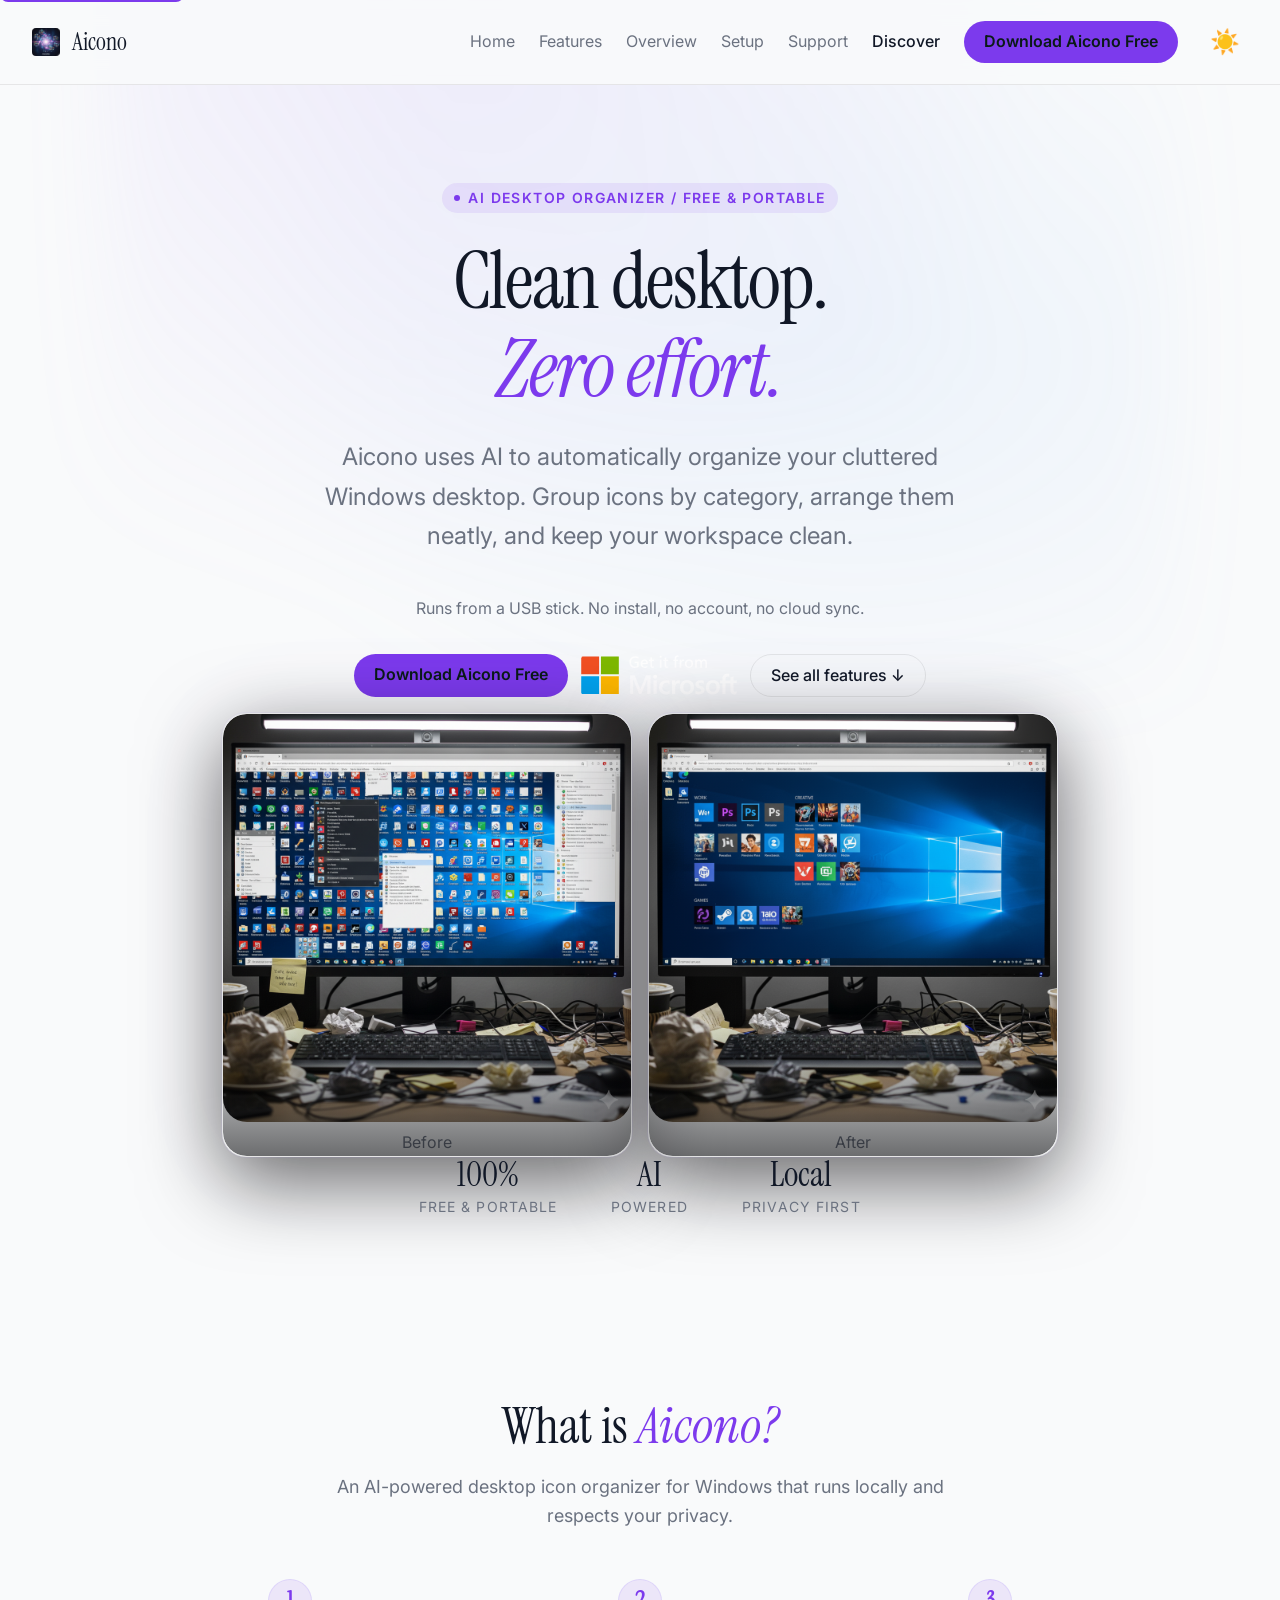
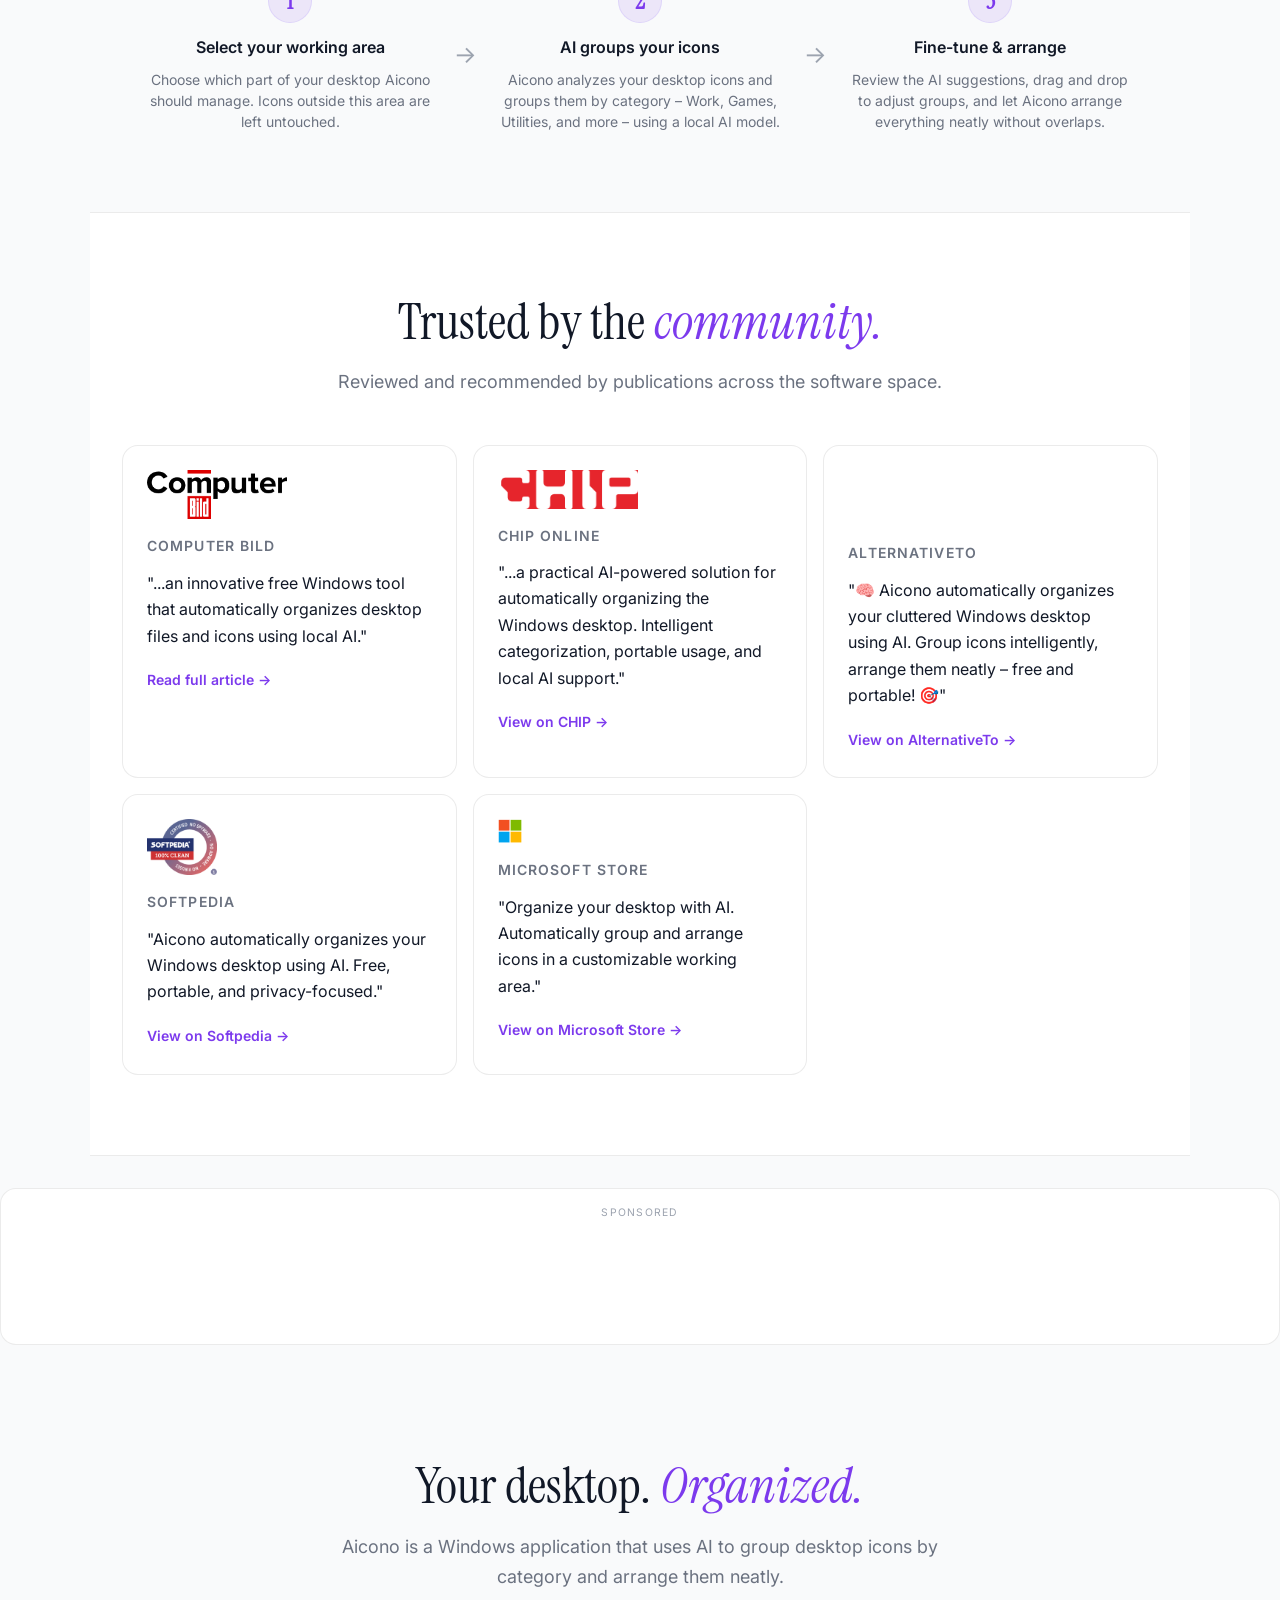
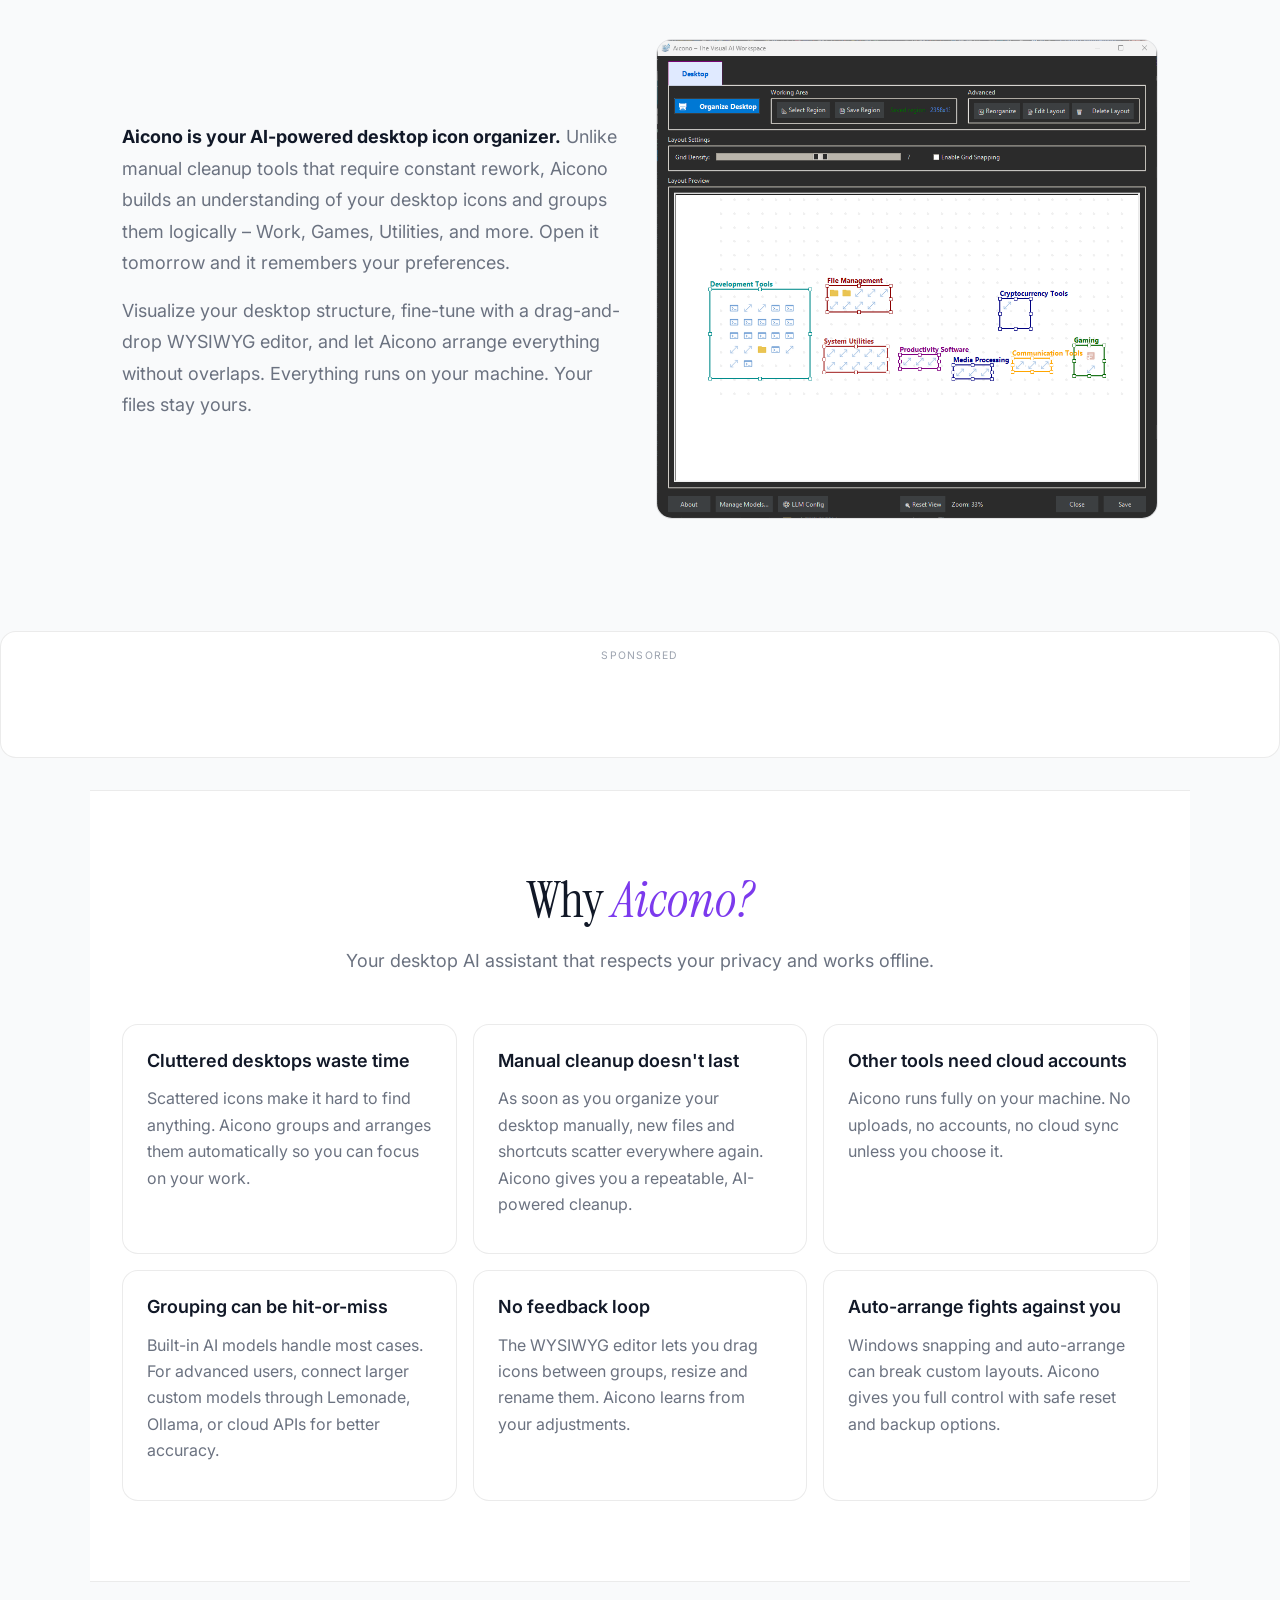
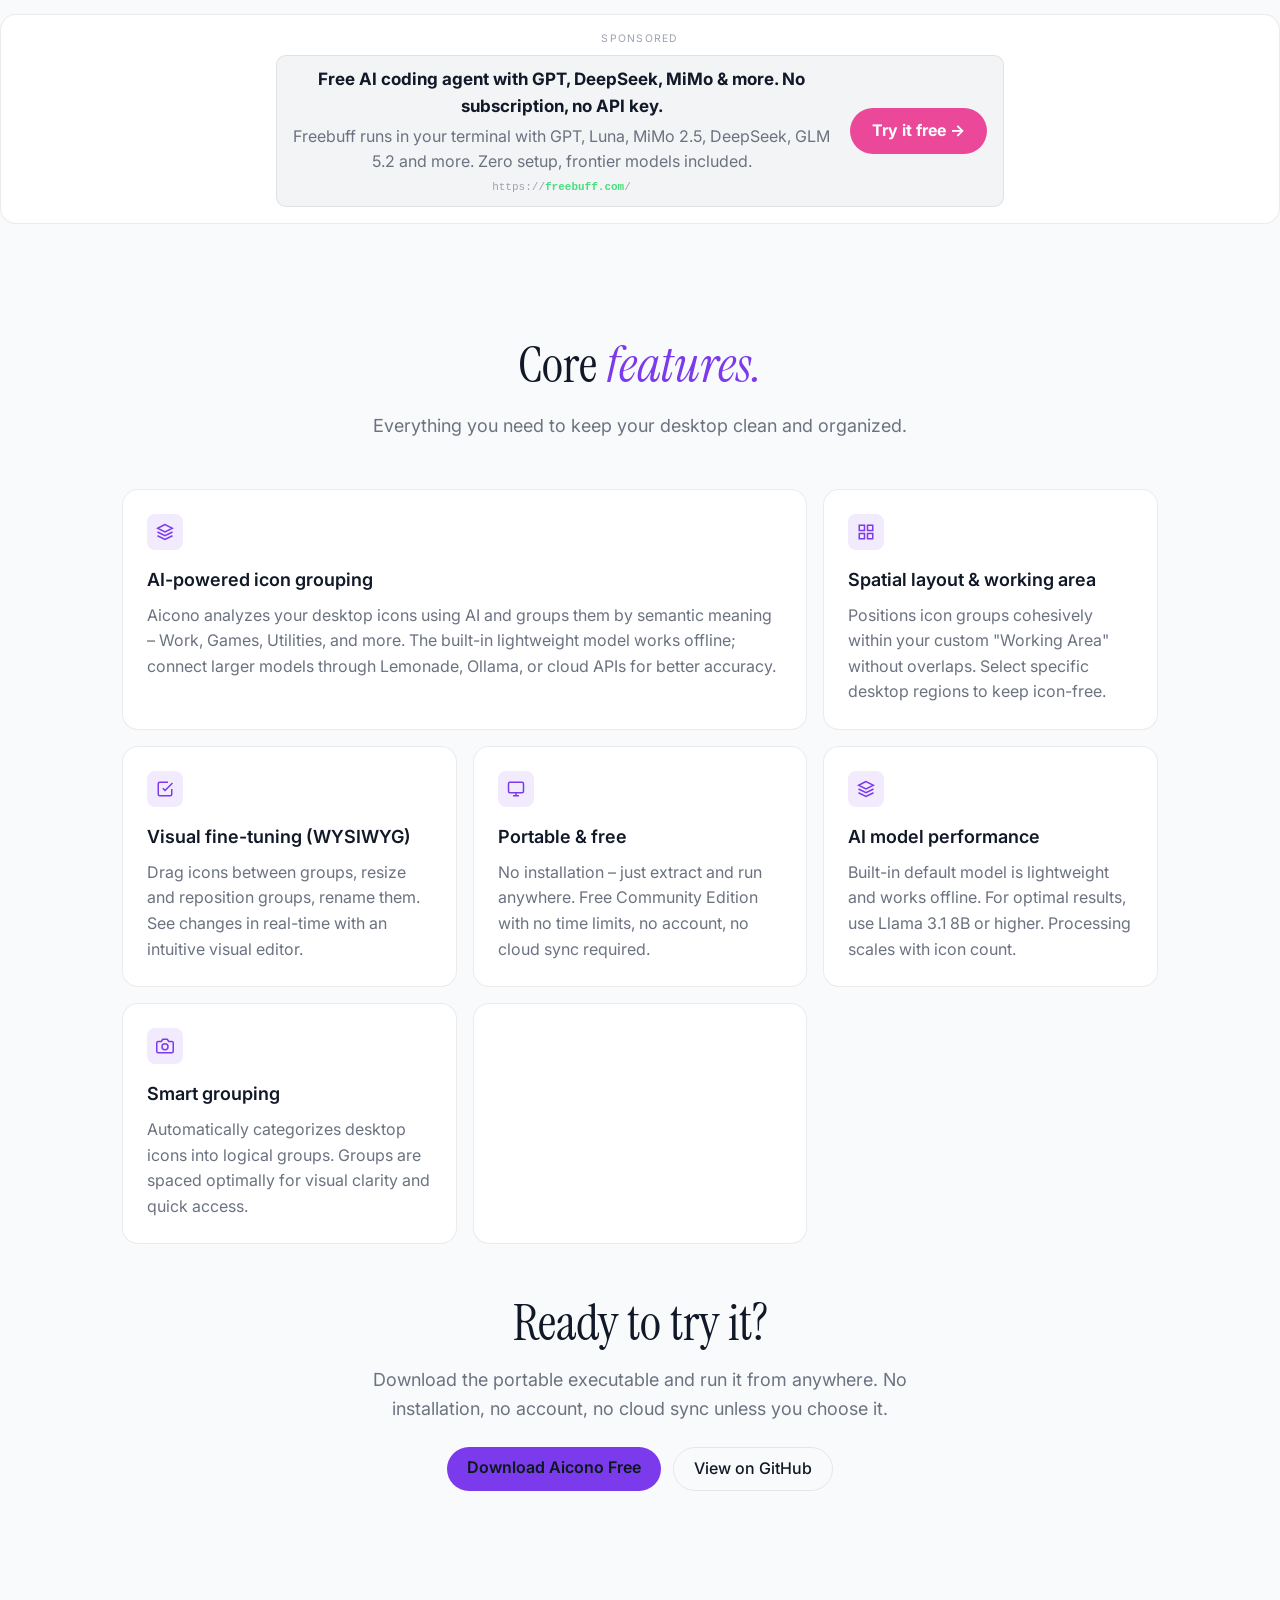
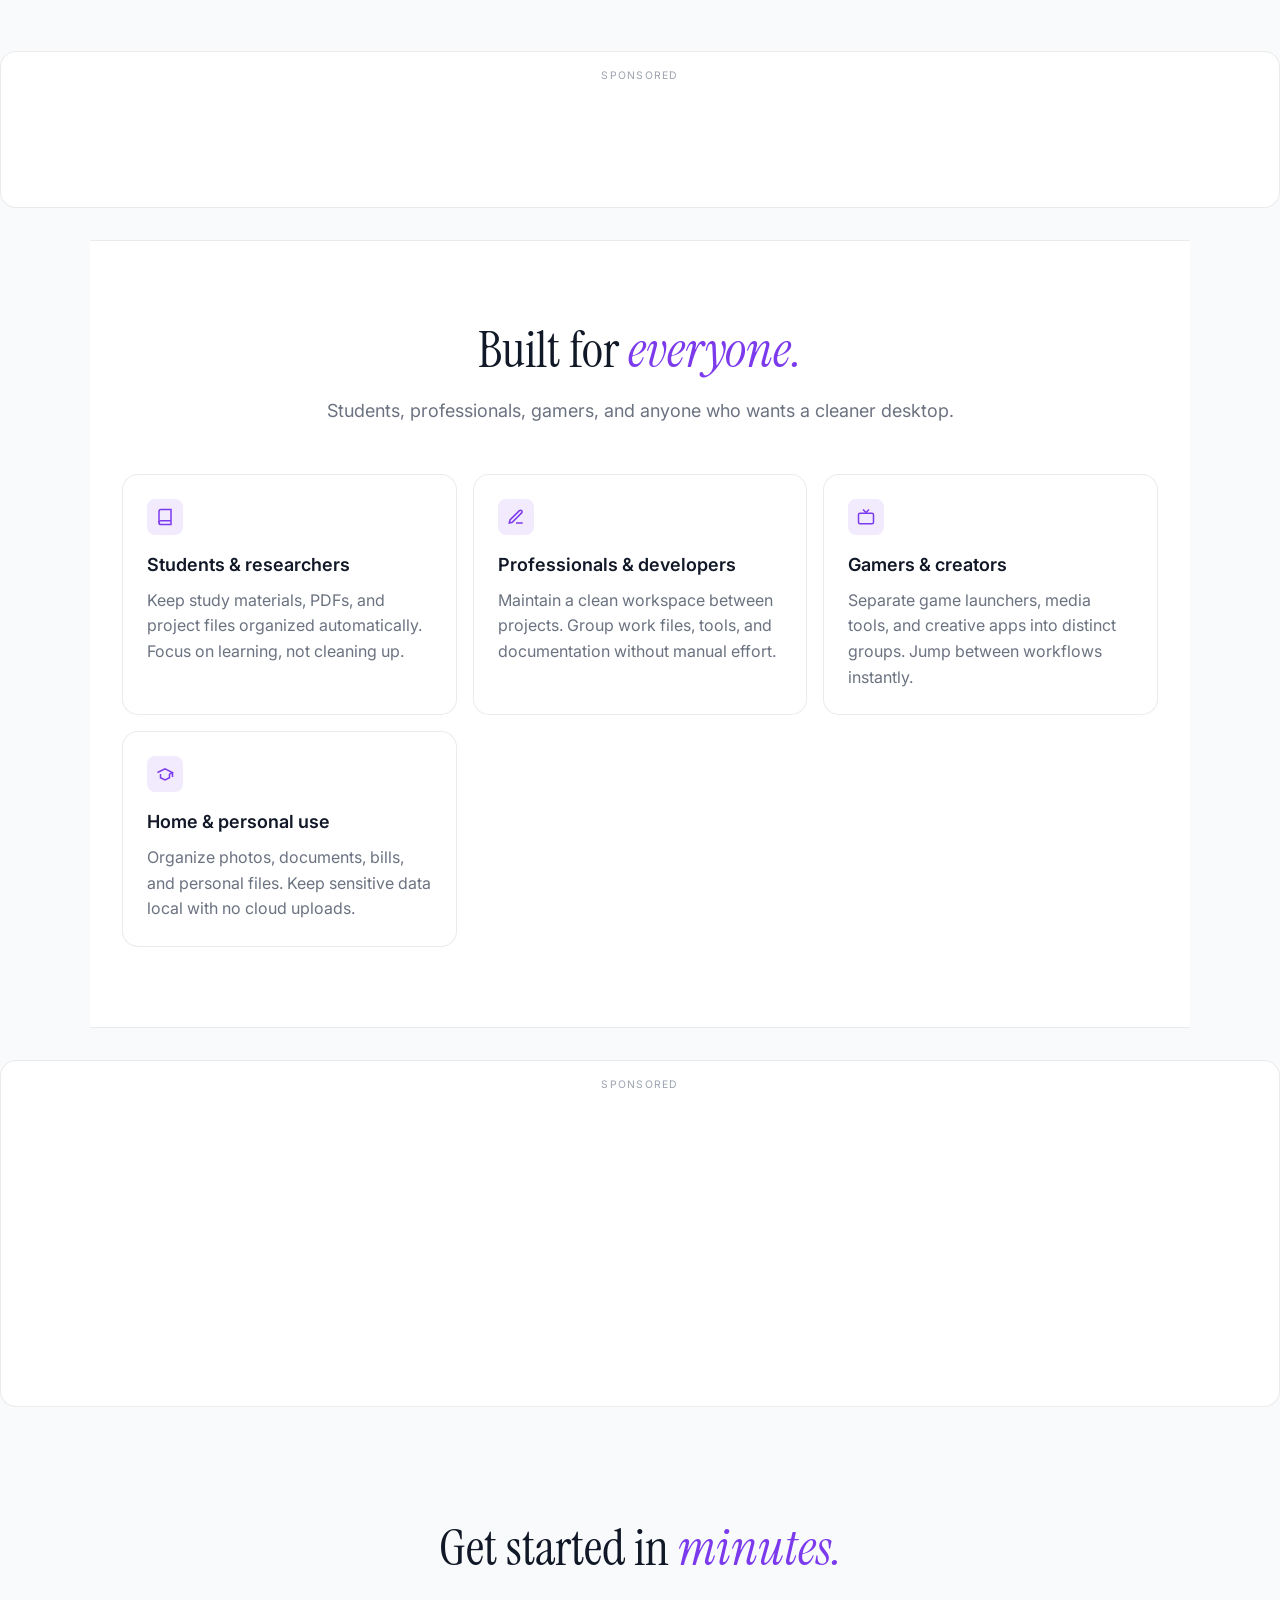
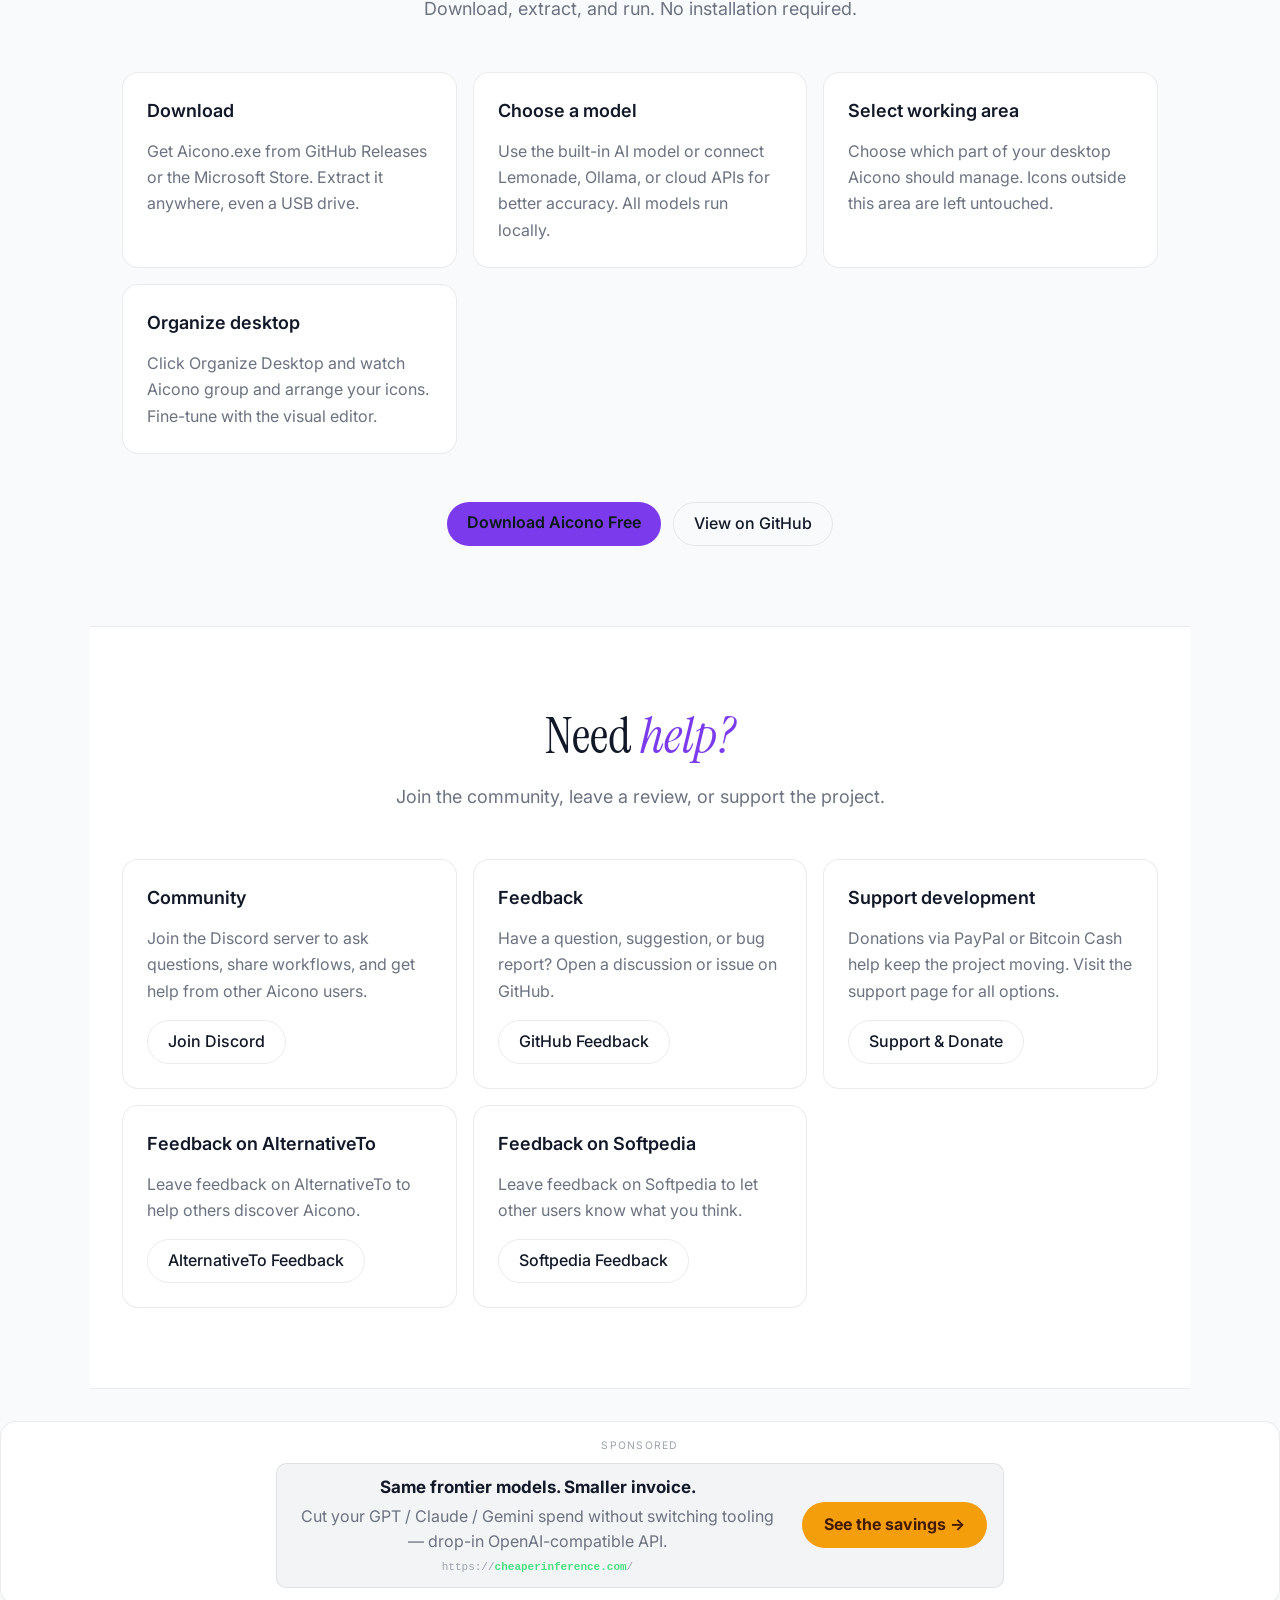
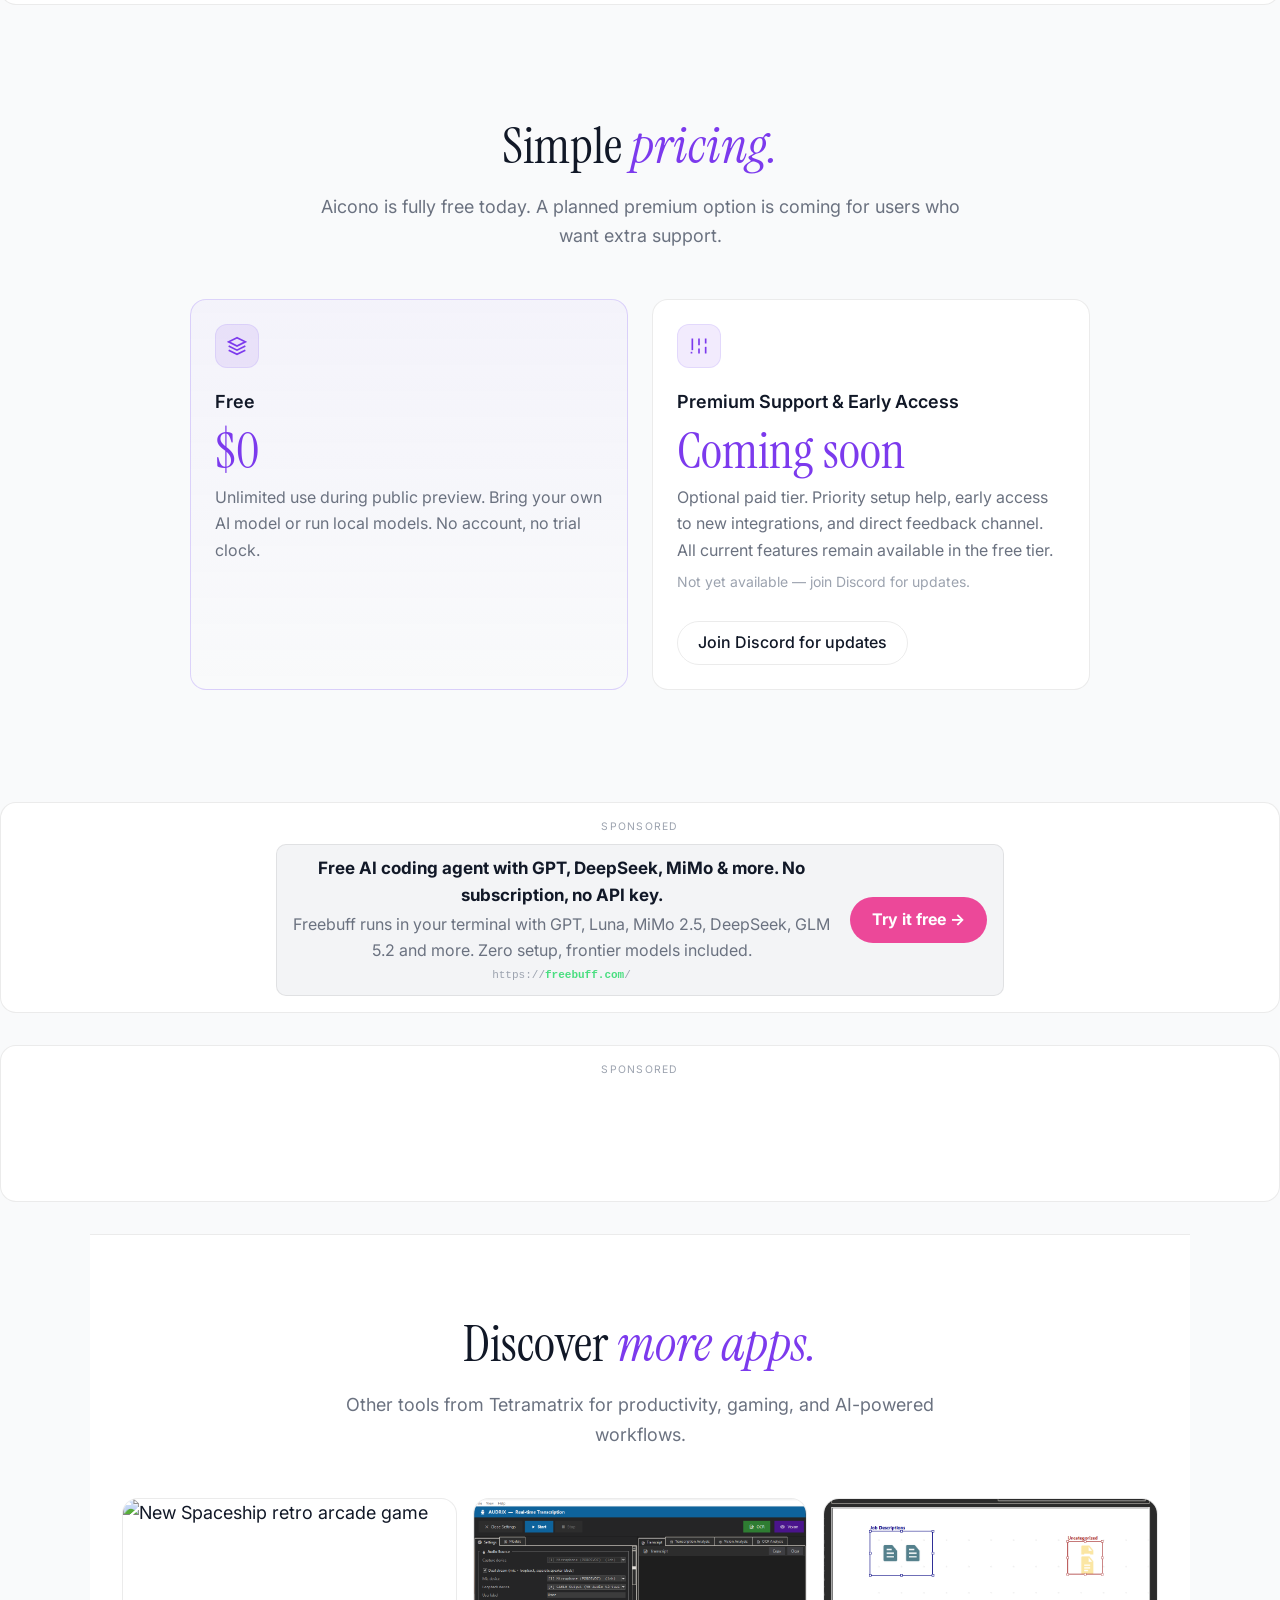
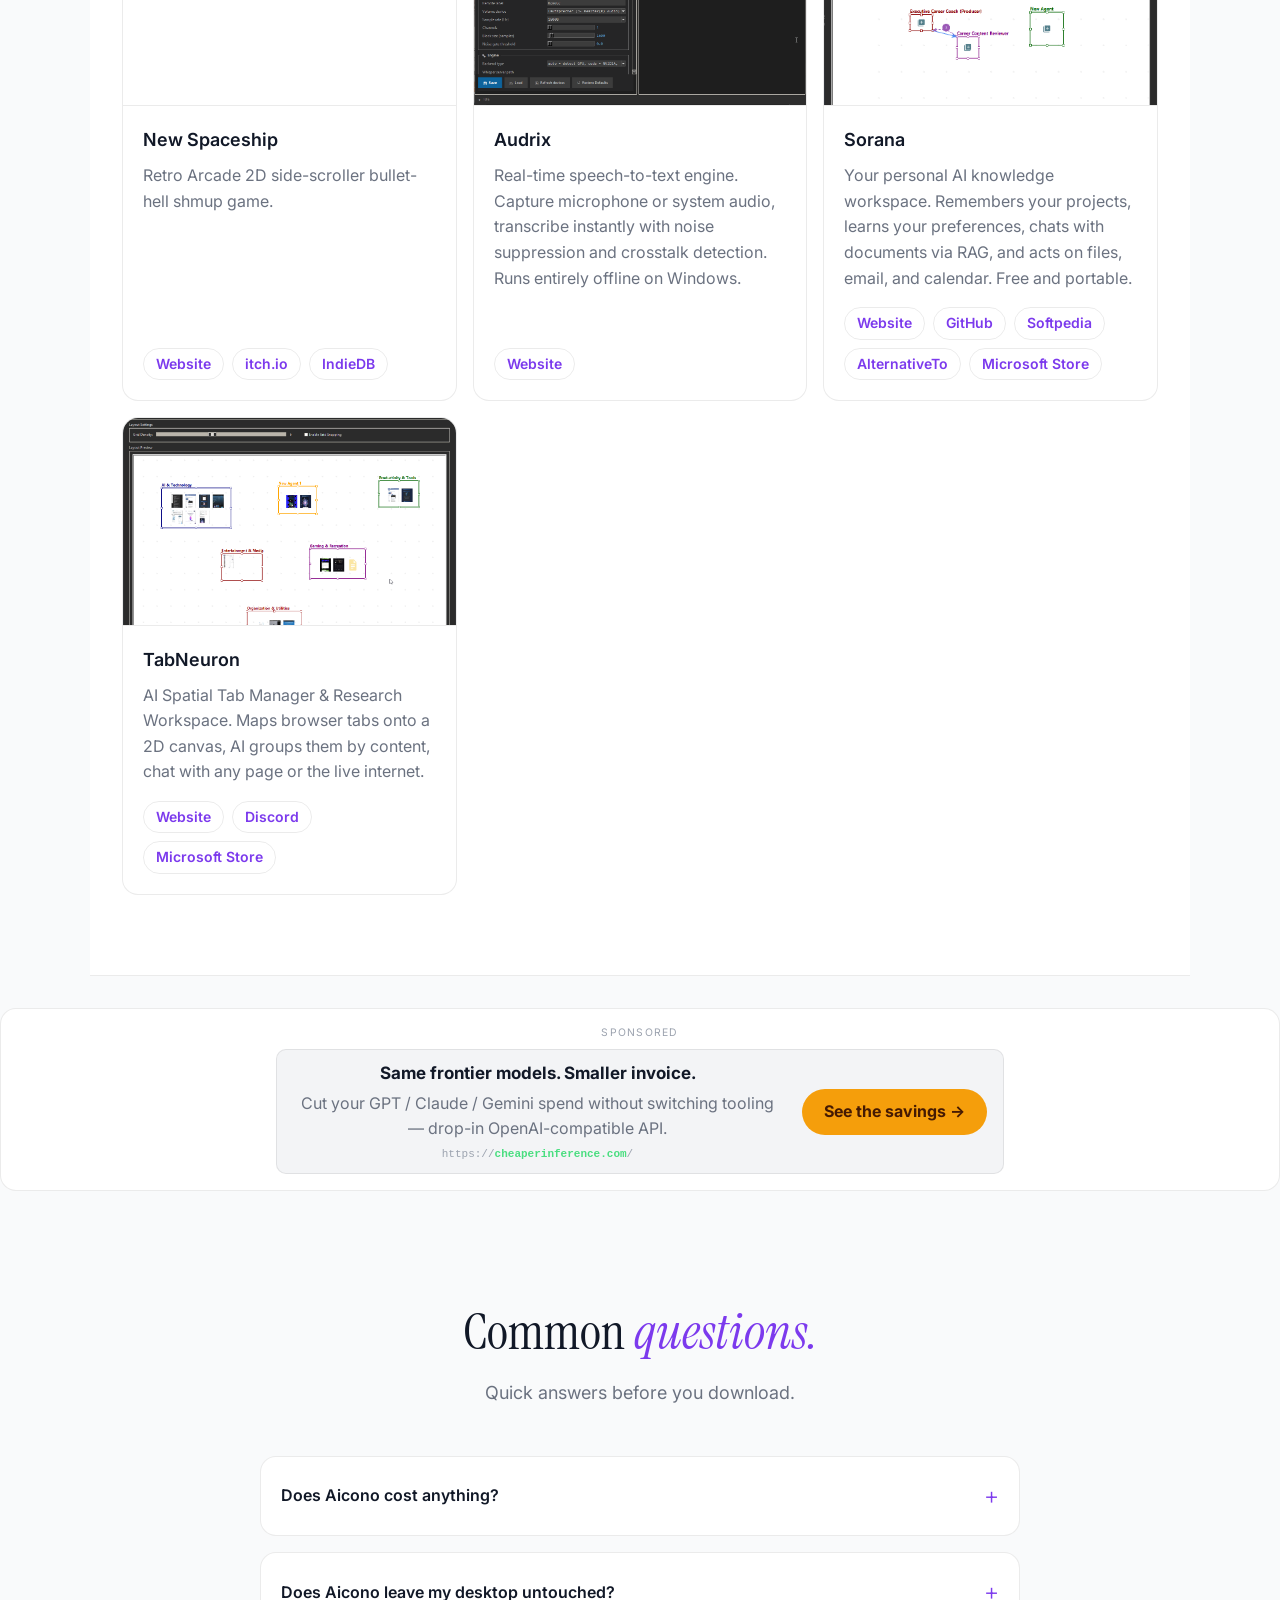
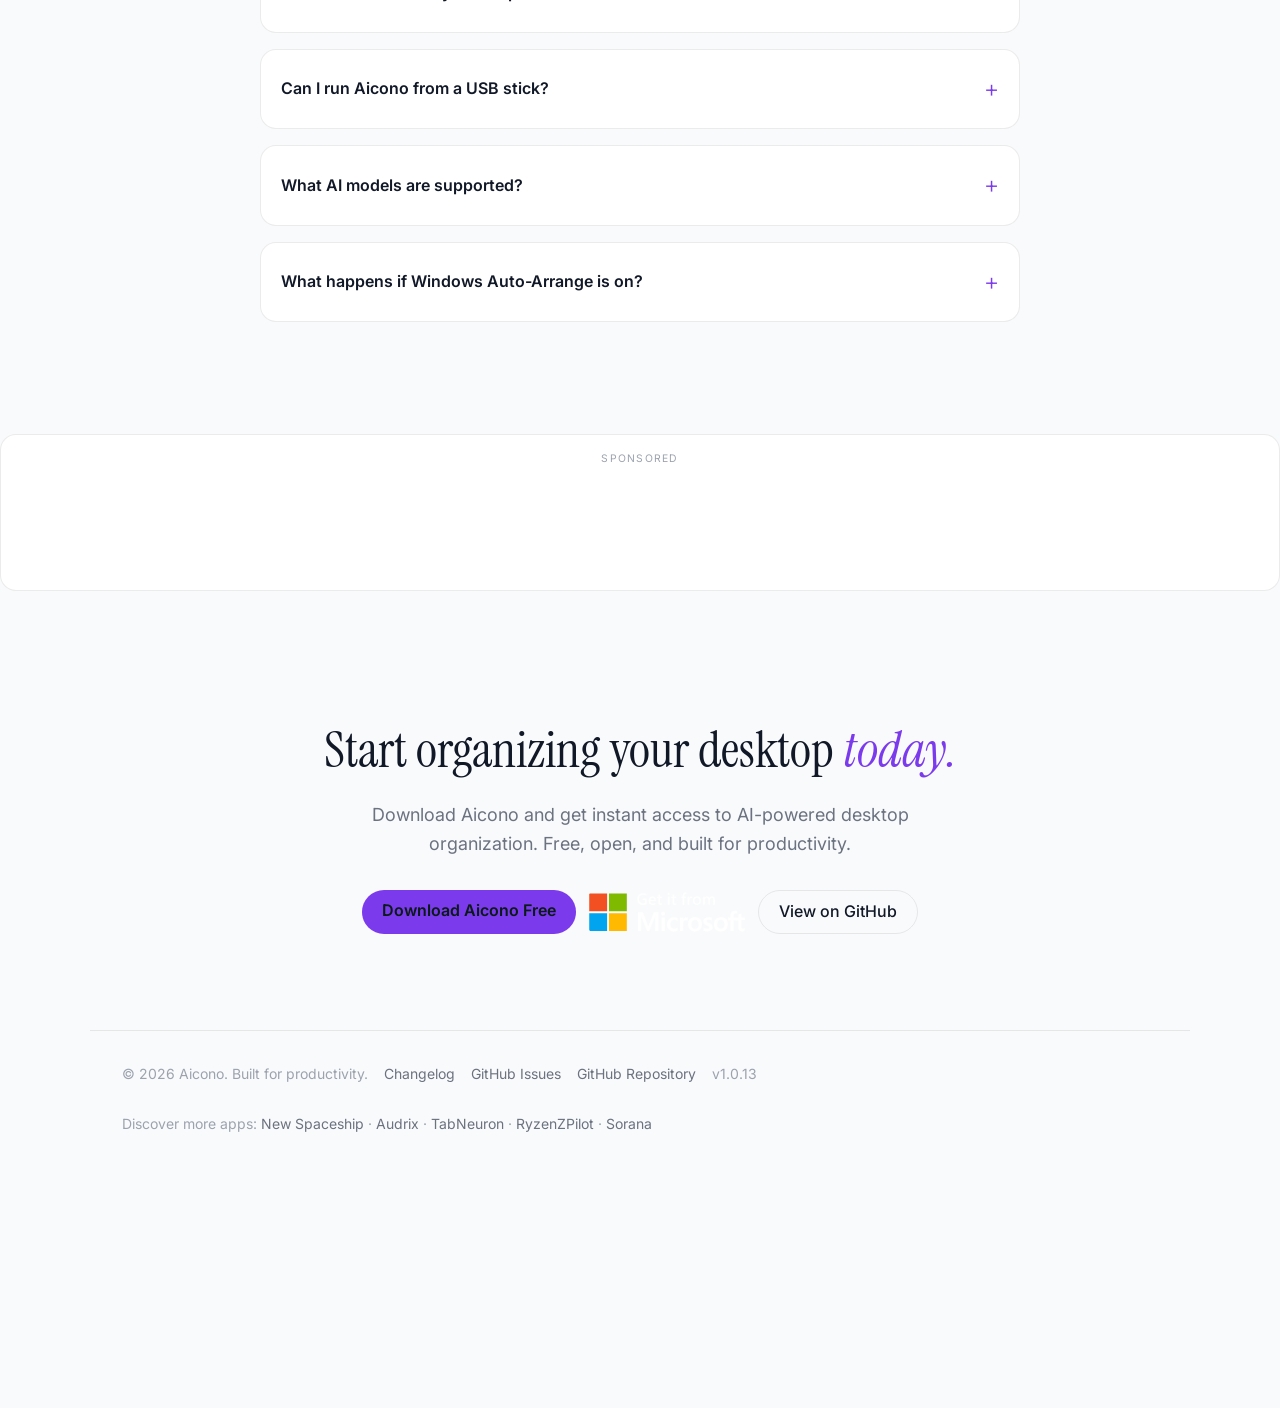
==== commit 7206168e: "feat(landing): add 2 Freebuff affiliate banners between content sections Two pink/magenta leaderboar" ====
--- a/docs/index.html
+++ b/docs/index.html
@@ -1,2208 +1,2310 @@
-<!DOCTYPE html>
-<html lang="en">
-<head>
-<meta charset="UTF-8">
-<meta name="viewport" content="width=device-width, initial-scale=1.0">
-<noscript><meta http-equiv="refresh" content="0; URL=https://tetramatrix.github.io/Aicono/"></noscript>
-<script>
-(function(){
-  var stored=localStorage.getItem('theme');
-  if(stored){document.documentElement.setAttribute('data-theme',stored);}
-  else if(window.matchMedia&&window.matchMedia('(prefers-color-scheme: light)').matches){
-    document.documentElement.setAttribute('data-theme','light');
-  }
-})();
-</script>
-
-<!-- Google Ads -->
-<script async src="https://pagead2.googlesyndication.com/pagead/js/adsbygoogle.js?client=ca-pub-6449563648591184"
-     crossorigin="anonymous"></script>
-
-<title>Aicono - 🚀 AI Intelligent Desktop Icon Autopilot</title>
-<meta name="description" content="Aicono automatically organizes your cluttered Windows desktop using AI. Group icons intelligently, arrange them neatly – free and portable!">
-<meta property="og:title" content="Aicono - 🚀 AI Intelligent Desktop Icon Autopilot">
-<meta property="og:description" content="Transform your messy desktop into an organized workspace with AI-powered icon grouping and layout!">
-<meta property="og:type" content="website">
-<meta property="og:url" content="https://tetramatrix.github.io/Aicono/">
-<meta property="og:image" content="https://tetramatrix.github.io/Aicono/og-image.png">
-<meta name="twitter:card" content="summary_large_image">
-<meta name="twitter:title" content="Aicono - 🚀 AI Intelligent Desktop Icon Autopilot">
-<meta name="twitter:description" content="Transform your messy desktop into an organized workspace with AI-powered icon grouping and layout!">
-<meta name="twitter:image" content="https://tetramatrix.github.io/Aicono/og-image.png">
-  <link rel="icon" type="image/png" href="logo-3.png">
-  <link rel="canonical" href="https://tetramatrix.github.io/Aicono/">
-  <meta name="robots" content="index, follow">
-  <meta name="theme-color" content="#0e0f11">
-  <link rel="preconnect" href="https://fonts.googleapis.com">
-  <link rel="preconnect" href="https://fonts.gstatic.com" crossorigin>
-  <link href="https://fonts.googleapis.com/css2?family=Inter:wght@300..700&family=Instrument+Serif:ital@0;1&display=swap" rel="stylesheet">
-  <script type="application/ld+json">
-    {
-      "@context": "https://schema.org",
-      "@type": "SoftwareApplication",
-      "name": "Aicono",
-      "operatingSystem": "Windows 11",
-      "applicationCategory": "Productivity, DesktopUtility",
-      "offers": { "@type": "Offer", "price": "0" },
-      "screenshot": ["desktop_clutter.png", "desktop_clean2.png", "main.png"],
-      "url": "https://tetramatrix.github.io/Aicono/",
-      "downloadUrl": "https://github.com/Tetramatrix/Aicono/raw/refs/heads/main/docs/Aicono.exe",
-      "softwareVersion": "1.0.13",
-      "author": { "@type": "Organization", "name": "Tetramatrix" },
-      "sameAs": [
-        "https://github.com/Tetramatrix/Aicono",
-        "https://alternativeto.net/software/aicono",
-        "https://www.softpedia.com/get/Desktop-Enhancements/Other-Desktop-Enhancements/Aicono.shtml"
-      ]
-    }
-  </script>
-  <script type="application/ld+json">
-    {
-      "@context": "https://schema.org",
-      "@type": "FAQPage",
-      "mainEntity": [
-        {
-          "@type": "Question",
-          "name": "Does Aicono cost anything?",
-          "acceptedAnswer": {
-            "@type": "Answer",
-            "text": "Aicono is completely free to download and use. You can connect local AI models (Lemonade, Ollama, Llama.cpp) that run offline, or use cloud APIs with your own key for better accuracy."
-          }
-        },
-        {
-          "@type": "Question",
-          "name": "Does Aicono leave my desktop untouched?",
-          "acceptedAnswer": {
-            "@type": "Answer",
-            "text": "You define a custom Working Area in the main window. Icons outside that area are left completely untouched, and the visual editor lets you restore previous layouts at any time."
-          }
-        },
-        {
-          "@type": "Question",
-          "name": "Can I run Aicono from a USB stick?",
-          "acceptedAnswer": {
-            "@type": "Answer",
-            "text": "Yes. Aicono is a portable executable. Extract it anywhere and run it. No installation, no registry changes, no admin rights required."
-          }
-        },
-        {
-          "@type": "Question",
-          "name": "What AI models are supported?",
-          "acceptedAnswer": {
-            "@type": "Answer",
-            "text": "The built-in lightweight model runs fully offline. For better accuracy, connect Lemonade, Ollama, Llama.cpp, or cloud services like OpenAI and Mistral. The Model Manager lets you browse, favorite, and probe models."
-          }
-        },
-        {
-          "@type": "Question",
-          "name": "What happens if Windows Auto-Arrange is on?",
-          "acceptedAnswer": {
-            "@type": "Answer",
-            "text": "Disable Windows Auto-Arrange for best results. Right-click your Desktop > View > uncheck Auto-arrange icons. Aicono needs full control to arrange your layout correctly."
-          }
-        }
-      ]
-    }
-  </script>
-
-<style>
-/* Art direction: AI knowledge workspace → technical, clean, confident
-   Palette: deep dark surfaces, teal accent, restrained color
-   Typography: Instrument Serif display + Inter body */
-
-:root, [data-theme="dark"] {
-  --color-bg:             #0e0f11;
-  --color-surface:        #141618;
-  --color-surface-2:      #1a1c1f;
-  --color-surface-3:      #202226;
-  --color-border:         rgba(255,255,255,0.08);
-  --color-text:           #e8eaed;
-  --color-text-muted:     #8a8f98;
-  --color-text-faint:     #4a4f58;
-  --color-primary:        #A78BFA;
-  --color-primary-hover:  #8B5CF6;
-  --color-primary-dim:    rgba(167,139,250,0.12);
-  --color-primary-glow:   rgba(167,139,250,0.06);
-  --color-free:           #4ade80;
-  --color-free-dim:       rgba(74,222,128,0.12);
-  --color-cloud:          #60a5fa;
-  --color-cloud-dim:      rgba(96,165,250,0.12);
-  --color-local:          #f59e0b;
-  --color-local-dim:      rgba(245,158,11,0.12);
-
-  --font-display: 'Instrument Serif', Georgia, serif;
-  --font-body: 'Inter', system-ui, sans-serif;
-
-  --text-xs:   clamp(0.75rem, 0.7rem + 0.25vw, 0.875rem);
-  --text-sm:   clamp(0.875rem, 0.8rem + 0.35vw, 1rem);
-  --text-base: clamp(1rem, 0.95rem + 0.25vw, 1.125rem);
-  --text-lg:   clamp(1.125rem, 1rem + 0.75vw, 1.5rem);
-  --text-xl:   clamp(1.5rem, 1.2rem + 1.25vw, 2.25rem);
-  --text-2xl:  clamp(2rem, 1.2rem + 2.5vw, 3.5rem);
-  --text-hero: clamp(2.5rem, 1rem + 5vw, 5rem);
-
-  --space-1: 0.25rem; --space-2: 0.5rem; --space-3: 0.75rem;
-  --space-4: 1rem; --space-5: 1.25rem; --space-6: 1.5rem;
-  --space-8: 2rem; --space-10: 2.5rem; --space-12: 3rem;
-  --space-16: 4rem; --space-20: 5rem; --space-24: 6rem;
-
-  --radius-sm: 0.375rem; --radius-md: 0.5rem; --radius-lg: 0.75rem;
-  --radius-xl: 1rem; --radius-2xl: 1.5rem; --radius-full: 9999px;
-}
-
-[data-theme="light"] {
-  --color-bg:             #f9fafb;
-  --color-surface:        #ffffff;
-  --color-surface-2:      #f3f4f6;
-  --color-surface-3:      #e5e7eb;
-  --color-border:         rgba(0,0,0,0.08);
-  --color-text:           #111827;
-  --color-text-muted:     #6b7280;
-  --color-text-faint:     #9ca3af;
-  --color-primary:        #7c3aed;
-  --color-primary-hover:  #6d28d9;
-  --color-primary-dim:    rgba(124,58,237,0.1);
-  --color-primary-glow:   rgba(124,58,237,0.05);
-  --color-free:           #16a34a;
-  --color-free-dim:       rgba(22,163,74,0.1);
-  --color-cloud:          #2563eb;
-  --color-cloud-dim:      rgba(37,99,235,0.1);
-  --color-local:          #d97706;
-  --color-local-dim:      rgba(217,119,6,0.1);
-}
-
-*, *::before, *::after { box-sizing: border-box; margin: 0; padding: 0; }
-html { scroll-behavior: smooth; -webkit-font-smoothing: antialiased; }
-section[id] { scroll-margin-top: 84px; }
-@media (prefers-reduced-motion: reduce) {
-  html { scroll-behavior: auto; }
-  .hero::before { animation: none; }
-  .badge-dot { animation: none; }
-  .reveal { transition: none; opacity: 1; transform: none; }
-  .screenshot-card, .screenshot-card img, .discover-card { transition: none; }
-}
-body {
-  min-height: 100dvh;
-  font-family: var(--font-body);
-  font-size: var(--text-base);
-  color: var(--color-text);
-  background: var(--color-bg);
-  line-height: 1.6;
-  overflow-x: hidden;
-  padding-bottom: 240px; /* reserve space for Google Ads bottom banner */
-}
-img { display: block; max-width: 100%; height: auto; }
-.skip-link {
-  position: absolute;
-  top: -40px;
-  left: 0;
-  background: var(--color-primary);
-  color: #fff;
-  padding: var(--space-2) var(--space-4);
-  z-index: 100;
-  text-decoration: none;
-  font-size: var(--text-sm);
-  border-radius: var(--radius-md);
-}
-.skip-link:focus { top: var(--space-2); left: var(--space-2); }
-ul { list-style: none; }
-a { color: var(--color-primary); text-decoration: none; }
-a:hover { color: var(--color-primary-hover); }
-
-/* ── NAV ── */
-nav {
-  display: flex;
-  align-items: center;
-  justify-content: space-between;
-  padding: var(--space-5) var(--space-8);
-  border-bottom: 1px solid var(--color-border);
-  position: sticky; top: 0; z-index: 50;
-  background: color-mix(in srgb, var(--color-bg) 90%, transparent);
-  backdrop-filter: blur(12px);
-  transition: box-shadow 200ms ease;
-}
-nav.scrolled {
-  box-shadow: 0 1px 24px rgba(0,0,0,0.25);
-}
-.nav-logo {
-  display: flex; align-items: center; gap: var(--space-3);
-  font-family: var(--font-display);
-  font-size: var(--text-lg);
-  color: var(--color-text);
-  text-decoration: none;
-}
-.nav-links { display: flex; align-items: center; gap: var(--space-6); }
-.nav-links a {
-  color: var(--color-text-muted); text-decoration: none;
-  font-size: var(--text-sm); transition: color 160ms ease;
-}
-.nav-links a:hover { color: var(--color-text); }
-.nav-links a.active { color: var(--color-text); font-weight: 500; }
-.nav-links .btn-primary {
-  color: #0a1a17;
-}
-.btn-primary {
-  background: var(--color-primary);
-  color: #0a1a17;
-  font-size: var(--text-sm);
-  font-weight: 600;
-  padding: var(--space-2) var(--space-5);
-  border-radius: var(--radius-full);
-  border: none; cursor: pointer;
-  text-decoration: none;
-  transition: background 160ms ease, transform 120ms ease;
-  display: inline-block;
-}
-.btn-primary:hover { background: var(--color-primary-hover); transform: translateY(-1px); color: #fff; }
-.nav-links .btn-primary:hover {
-  color: #fff;
-}
-.btn-outline {
-  border: 1px solid var(--color-border);
-  color: var(--color-text);
-  font-size: var(--text-sm);
-  font-weight: 500;
-  padding: var(--space-2) var(--space-5);
-  border-radius: var(--radius-full);
-  cursor: pointer;
-  text-decoration: none;
-  transition: border-color 160ms ease, background 160ms ease;
-  display: inline-block;
-}
-.btn-outline:hover { border-color: var(--color-primary); background: var(--color-primary-dim); }
-#toggleFeatures {
-  border-color: rgba(255,255,255,0.35);
-  background: rgba(255,255,255,0.06);
-  color: var(--color-text);
-}
-#toggleFeatures:hover {
-  border-color: var(--color-primary);
-  background: var(--color-primary-dim);
-  color: var(--color-primary);
-}
-.btn-store {
-  display: inline-flex;
-  align-items: center;
-  justify-content: center;
-  padding: 0;
-  border: none;
-  background: transparent;
-  border-radius: var(--radius-md);
-  overflow: hidden;
-  transition: transform 120ms ease;
-}
-.btn-store:hover { transform: translateY(-1px); }
-.btn-store img { height: 40px; width: auto; display: block; }
-
-/* ── HERO ── */
-.hero {
-  padding: clamp(var(--space-16), 10vw, var(--space-24)) var(--space-8);
-  text-align: center;
-  max-width: 900px;
-  margin: 0 auto;
-  position: relative;
-}
-.hero-eyebrow {
-  display: inline-flex; align-items: center; gap: var(--space-2);
-  font-size: var(--text-xs);
-  font-weight: 600;
-  text-transform: uppercase;
-  letter-spacing: 0.1em;
-  color: var(--color-primary);
-  background: var(--color-primary-dim);
-  padding: var(--space-1) var(--space-3);
-  border-radius: var(--radius-full);
-  margin-bottom: var(--space-6);
-}
-.hero h1 {
-  font-family: var(--font-display);
-  font-size: var(--text-hero);
-  font-weight: 400;
-  line-height: 1.1;
-  margin-bottom: var(--space-6);
-  letter-spacing: -0.02em;
-}
-.hero h1 em {
-  font-style: italic;
-  color: var(--color-primary);
-}
-.hero-sub {
-  font-size: var(--text-lg);
-  color: var(--color-text-muted);
-  max-width: 680px;
-  margin: 0 auto var(--space-10);
-  line-height: 1.65;
-}
-.hero-actions {
-  display: flex; gap: var(--space-3); justify-content: center; flex-wrap: wrap;
-  margin-bottom: var(--space-4);
-}
-.hero-badge {
-  display: flex; justify-content: center;
-  margin-bottom: var(--space-12);
-}
-.hero-badge .badge {
-  font-size: var(--text-sm);
-  padding: var(--space-2) var(--space-4);
-}
-.hero-stats {
-  display: flex; gap: var(--space-8); justify-content: center; flex-wrap: wrap;
-}
-.stat {
-  text-align: center;
-  min-width: 120px;
-}
-.stat-number {
-  font-family: var(--font-display);
-  font-size: var(--text-xl);
-  color: var(--color-text);
-  display: block;
-  line-height: 1;
-}
-.stat-label {
-  font-size: var(--text-xs);
-  color: var(--color-text-muted);
-  text-transform: uppercase;
-  letter-spacing: 0.08em;
-}
-
-/* ── HERO ORB ── */
-.hero::before {
-  content: "";
-  position: absolute;
-  inset: -20% -10% auto;
-  height: 70%;
-  background:
-    radial-gradient(ellipse at 30% 20%, rgba(167,139,250,0.12) 0%, transparent 60%),
-    radial-gradient(ellipse at 70% 60%, rgba(96,165,250,0.08) 0%, transparent 60%);
-  filter: blur(40px);
-  animation: hero-orb 10s ease-in-out infinite alternate;
-  pointer-events: none;
-  z-index: 0;
-}
-.hero > * { position: relative; z-index: 1; }
-@keyframes hero-orb {
-  0%   { transform: translate(0, 0) scale(1); }
-  100% { transform: translate(-3%, 4%) scale(1.06); }
-}
-
-/* ── SECTION REVEAL ── */
-.reveal {
-  opacity: 0;
-  transform: translateY(24px);
-  transition: opacity 700ms ease, transform 700ms ease;
-}
-.reveal.revealed {
-  opacity: 1;
-  transform: translateY(0);
-}
-
-/* ── BADGE PULSE ── */
-@keyframes badge-pulse {
-  0%, 100% { opacity: 1; transform: scale(1); }
-  50%      { opacity: 0.6; transform: scale(1.25); }
-}
-.badge-dot { animation: badge-pulse 2.4s ease-in-out infinite; }
-
-/* ── SCREENSHOT HOVER ── */
-.screenshot-card {
-  background: var(--color-surface);
-  border: 1px solid var(--color-border);
-  border-radius: var(--radius-xl);
-  overflow: hidden;
-  transition: transform 200ms ease, box-shadow 200ms ease;
-}
-.screenshot-card:hover {
-  transform: translateY(-4px);
-  box-shadow: 0 20px 48px rgba(0,0,0,0.35);
-}
-.screenshot-card img {
-  width: 100%;
-  aspect-ratio: 16/10;
-  object-fit: cover;
-  border-bottom: 1px solid var(--color-border);
-  transition: transform 300ms ease;
-}
-.screenshot-card:hover img {
-  transform: scale(1.04);
-}
-
-/* ── SCREENSHOT SHOWCASE ── */
-.showcase {
-  padding: 0 var(--space-8) var(--space-20);
-  max-width: 1100px;
-  margin: 0 auto;
-}
-.screenshot-wrap {
-  position: relative;
-  border-radius: var(--radius-2xl);
-  overflow: hidden;
-  border: 1px solid var(--color-border);
-  box-shadow:
-    0 0 0 1px rgba(167,139,250,0.08),
-    0 24px 80px rgba(0,0,0,0.6),
-    0 0 120px rgba(167,139,250,0.04);
-}
-.screenshot-wrap::before {
-  content: "";
-  position: absolute; inset: 0;
-  background: linear-gradient(to bottom,
-    transparent 70%,
-    rgba(14,15,17,0.6) 100%);
-  z-index: 1; pointer-events: none;
-  border-radius: var(--radius-2xl);
-}
-.screenshot-wrap img {
-  width: 100%; display: block;
-  border-radius: var(--radius-2xl);
-}
-.screenshot-caption {
-  text-align: center;
-  margin-top: var(--space-6);
-  font-size: var(--text-sm);
-  color: var(--color-text-muted);
-}
-
-/* ── FREE BADGE FLOATING ── */
-.floating-badges {
-  display: flex; gap: var(--space-3); justify-content: center; flex-wrap: wrap;
-  margin-top: var(--space-8);
-  margin-bottom: var(--space-4);
-}
-.badge {
-  display: inline-flex; align-items: center; gap: var(--space-2);
-  padding: var(--space-2) var(--space-3);
-  border-radius: var(--radius-full);
-  font-size: var(--text-xs);
-  font-weight: 600;
-  border: 1px solid;
-}
-.badge.free { color: var(--color-free); background: var(--color-free-dim); border-color: rgba(74,222,128,0.25); }
-.badge.cloud { color: var(--color-cloud); background: var(--color-cloud-dim); border-color: rgba(96,165,250,0.25); }
-.badge.local { color: var(--color-local); background: var(--color-local-dim); border-color: rgba(245,158,11,0.25); }
-.badge-dot { width: 6px; height: 6px; border-radius: 50%; background: currentColor; }
-
-/* ── FAQ ACCORDION ── */
-.faq-item {
-  background: var(--color-surface);
-  border: 1px solid var(--color-border);
-  border-radius: var(--radius-xl);
-  padding: var(--space-5);
-}
-.faq-item summary {
-  font-size: var(--text-sm);
-  font-weight: 600;
-  color: var(--color-text);
-  cursor: pointer;
-  list-style: none;
-  display: flex;
-  justify-content: space-between;
-  align-items: center;
-}
-.faq-item summary::-webkit-details-marker { display: none; }
-.faq-item summary::after {
-  content: "+";
-  font-size: var(--text-lg);
-  font-weight: 300;
-  color: var(--color-primary);
-  flex-shrink: 0;
-  margin-left: var(--space-3);
-}
-.faq-item[open] summary::after { content: "−"; }
-.faq-item p {
-  font-size: var(--text-sm);
-  color: var(--color-text-muted);
-  line-height: 1.65;
-  margin-top: var(--space-3);
-  padding-top: var(--space-3);
-  border-top: 1px solid var(--color-border);
-}
-
-/* ── PRICING ── */
-.pricing-grid {
-  display: grid;
-  grid-template-columns: repeat(auto-fit, minmax(min(280px, 100%), 1fr));
-  gap: var(--space-6);
-  max-width: 900px;
-  margin: 0 auto;
-}
-.pricing-card {
-  background: var(--color-surface);
-  border: 1px solid var(--color-border);
-  border-radius: var(--radius-xl);
-  padding: var(--space-6);
-  display: flex;
-  flex-direction: column;
-  gap: var(--space-2);
-  align-items: flex-start;
-  transition: border-color 200ms, box-shadow 200ms;
-}
-.pricing-card:hover {
-  border-color: rgba(167,139,250,0.18);
-  box-shadow: 0 12px 40px rgba(0,0,0,0.25);
-}
-.pricing-card--accent {
-  border-color: rgba(167,139,250,0.35);
-  background: linear-gradient(180deg, rgba(167,139,250,0.06), transparent);
-}
-.pricing-card--accent:hover {
-  border-color: rgba(167,139,250,0.5);
-  box-shadow: 0 12px 40px rgba(167,139,250,0.1);
-}
-.pricing-icon {
-  width: 44px; height: 44px; border-radius: var(--radius-lg);
-  background: var(--color-primary-dim);
-  color: var(--color-primary);
-  display: flex; align-items: center; justify-content: center;
-  margin-bottom: var(--space-3);
-  border: 1px solid rgba(167,139,250,0.2);
-}
-.pricing-icon svg { width: 20px; height: 20px; }
-.pricing-name { font-size: var(--text-base); font-weight: 600; color: var(--color-text); margin: 0; }
-.pricing-price {
-  font-family: var(--font-display);
-  font-size: var(--text-2xl);
-  color: var(--color-primary);
-  line-height: 1;
-}
-.pricing-desc {
-  font-size: var(--text-sm);
-  color: var(--color-text-muted);
-  line-height: 1.65;
-  margin: 0;
-}
-.pricing-note {
-  font-size: var(--text-xs);
-  color: var(--color-text-faint);
-  margin: 0 0 var(--space-2);
-}
-.pricing-cta {
-  margin-top: var(--space-3);
-  font-size: var(--text-sm);
-}
-
-/* ── SECTION BASE ── */
-.section {
-  padding: var(--space-20) var(--space-8);
-  max-width: 1100px;
-  margin: 0 auto;
-}
-.section-alt {
-  background: var(--color-surface);
-  border-top: 1px solid var(--color-border);
-  border-bottom: 1px solid var(--color-border);
-}
-.section-header {
-  max-width: 640px;
-  margin: 0 auto var(--space-12);
-  text-align: center;
-}
-.section-header h2,
-.section-header .h2 {
-  font-family: var(--font-display);
-  font-size: var(--text-2xl);
-  font-weight: 400;
-  line-height: 1.15;
-  margin-bottom: var(--space-4);
-}
-.section-header h2 em,
-.section-header .h2 em {
-  font-style: italic;
-  color: var(--color-primary);
-}
-.section-header p {
-  color: var(--color-text-muted);
-  font-size: var(--text-base);
-  line-height: 1.65;
-}
-
-/* ── HOW IT WORKS STEPS ── */
-.steps {
-  display: flex;
-  gap: var(--space-6);
-  justify-content: center;
-  flex-wrap: wrap;
-  margin-top: var(--space-8);
-}
-.step {
-  flex: 1;
-  min-width: 180px;
-  max-width: 280px;
-  text-align: center;
-}
-.step-number {
-  display: inline-flex;
-  align-items: center;
-  justify-content: center;
-  width: 44px;
-  height: 44px;
-  border-radius: 50%;
-  background: var(--color-primary-dim);
-  color: var(--color-primary);
-  font-family: var(--font-display);
-  font-size: var(--text-lg);
-  font-weight: 600;
-  margin-bottom: var(--space-3);
-  border: 1px solid rgba(167,139,250,0.2);
-}
-.logo-light-bg {
-  background: rgba(255,255,255,0.95);
-  padding: var(--space-2) var(--space-3);
-  border-radius: var(--radius-md);
-}
-[data-theme="light"] .logo-light-bg {
-  background: transparent;
-  border: 1px solid var(--color-border);
-  padding: var(--space-2) var(--space-3);
-  border-radius: var(--radius-md);
-}
-.step h3 {
-  font-size: var(--text-sm);
-  font-weight: 600;
-  color: var(--color-text);
-  margin-bottom: var(--space-2);
-}
-.step p {
-  font-size: var(--text-xs);
-  color: var(--color-text-muted);
-  line-height: 1.5;
-}
-.step-arrow {
-  display: flex;
-  align-items: center;
-  color: var(--color-text-faint);
-  font-size: var(--text-lg);
-}
-@media (max-width: 768px) {
-  .step-arrow { display: none; }
-  .steps { gap: var(--space-8); }
-}
-
-/* ── TESTIMONIALS ── */
-.testimonials-grid {
-  display: grid;
-  grid-template-columns: repeat(auto-fill, minmax(min(320px,100%), 1fr));
-  gap: var(--space-4);
-}
-.testimonial-card {
-  background: var(--color-surface);
-  border: 1px solid var(--color-border);
-  border-radius: var(--radius-xl);
-  padding: var(--space-6);
-  transition: border-color 200ms, box-shadow 200ms;
-}
-.testimonial-card:hover {
-  border-color: rgba(167,139,250,0.2);
-  box-shadow: 0 8px 32px rgba(167,139,250,0.04);
-}
-.testimonial-logo {
-  max-width: 140px;
-  max-height: 56px;
-  width: auto;
-  height: auto;
-  object-fit: contain;
-  object-position: left center;
-  display: block;
-  margin-bottom: var(--space-4);
-}
-.testimonial-logo.has-bg {
-  background: rgba(255, 255, 255, 0.95);
-  padding: var(--space-2) var(--space-3);
-  border-radius: var(--radius-md);
-}
-.testimonial-source {
-  font-size: var(--text-xs);
-  font-weight: 600;
-  text-transform: uppercase;
-  letter-spacing: 0.08em;
-  color: var(--color-text-muted);
-  margin-bottom: var(--space-3);
-}
-.testimonial-quote {
-  font-size: var(--text-sm);
-  color: var(--color-text);
-  line-height: 1.65;
-  margin-bottom: var(--space-4);
-}
-.testimonial-link {
-  font-size: var(--text-xs);
-  font-weight: 600;
-  color: var(--color-primary);
-}
-
-/* ── OVERVIEW / ABOUT ── */
-.overview-grid {
-  display: grid;
-  grid-template-columns: 1fr;
-  gap: var(--space-8);
-  align-items: center;
-}
-@media (min-width: 768px) {
-  .overview-grid { grid-template-columns: 1fr 1fr; }
-}
-.overview-text p {
-  color: var(--color-text-muted);
-  font-size: var(--text-base);
-  line-height: 1.75;
-  margin-bottom: var(--space-4);
-}
-.overview-text strong {
-  color: var(--color-text);
-}
-.overview-video {
-  position: relative;
-  width: 100%;
-  padding-bottom: 56.25%;
-  border-radius: var(--radius-xl);
-  overflow: hidden;
-  border: 1px solid var(--color-border);
-  background: var(--color-surface-2);
-}
-.overview-video iframe {
-  position: absolute;
-  inset: 0;
-  width: 100%;
-  height: 100%;
-  border: 0;
-}
-
-/* ── PROBLEM / SOLUTION CARDS ── */
-.problem-grid {
-  display: grid;
-  grid-template-columns: repeat(auto-fill, minmax(min(300px,100%), 1fr));
-  gap: var(--space-4);
-}
-.problem-card {
-  background: var(--color-surface);
-  border: 1px solid var(--color-border);
-  border-radius: var(--radius-xl);
-  padding: var(--space-6);
-  transition: border-color 200ms, box-shadow 200ms;
-}
-.problem-card:hover {
-  border-color: rgba(167,139,250,0.2);
-  box-shadow: 0 8px 32px rgba(167,139,250,0.04);
-}
-.problem-card h3 {
-  font-size: var(--text-base);
-  font-weight: 600;
-  color: var(--color-text);
-  margin-bottom: var(--space-3);
-  line-height: 1.35;
-}
-.problem-card p {
-  font-size: var(--text-sm);
-  color: var(--color-text-muted);
-  line-height: 1.65;
-  margin-bottom: var(--space-3);
-}
-.problem-card ul {
-  list-style: disc;
-  padding-left: var(--space-5);
-  font-size: var(--text-sm);
-  color: var(--color-text-muted);
-}
-.problem-card li {
-  margin-bottom: var(--space-2);
-  line-height: 1.5;
-}
-
-/* ── COMPARISON ── */
-.comparison-table {
-  width: 100%;
-  border-collapse: collapse;
-  border: 1px solid var(--color-border);
-  border-radius: var(--radius-lg);
-  overflow: hidden;
-  font-size: var(--text-sm);
-}
-.comparison-table th,
-.comparison-table td {
-  padding: var(--space-3) var(--space-4);
-  border-bottom: 1px solid var(--color-border);
-  text-align: left;
-}
-.comparison-table th {
-  background: var(--color-surface-2);
-  color: var(--color-text);
-  font-weight: 600;
-}
-.comparison-table td {
-  color: var(--color-text-muted);
-}
-.comparison-table tr:last-child td { border-bottom: none; }
-.comparison-table td:first-child { color: var(--color-text); font-weight: 500; }
-.comparison-table .win { color: var(--color-free); }
-
-/* ── FEATURES ── */
-.features-header { text-align: left; }
-.features-grid {
-  display: grid;
-  grid-template-columns: repeat(auto-fill, minmax(min(300px,100%), 1fr));
-  gap: var(--space-4);
-}
-.feature-card {
-  background: var(--color-surface);
-  border: 1px solid var(--color-border);
-  border-radius: var(--radius-xl);
-  padding: var(--space-6);
-  transition: border-color 200ms, box-shadow 200ms;
-}
-.feature-card:hover {
-  border-color: rgba(167,139,250,0.2);
-  box-shadow: 0 8px 32px rgba(167,139,250,0.04);
-}
-.feature-card.large { grid-column: span 2; }
-.feature-icon {
-  width: 36px; height: 36px;
-  background: var(--color-primary-dim);
-  border-radius: var(--radius-md);
-  display: flex; align-items: center; justify-content: center;
-  margin-bottom: var(--space-4);
-  color: var(--color-primary);
-}
-.feature-icon svg { width: 18px; height: 18px; }
-.feature-card h3 {
-  font-size: var(--text-base);
-  font-weight: 600;
-  margin-bottom: var(--space-2);
-  color: var(--color-text);
-}
-.feature-card p {
-  font-size: var(--text-sm);
-  color: var(--color-text-muted);
-  line-height: 1.6;
-}
-
-/* ── CHAT EXAMPLES ── */
-.examples-grid {
-  display: grid;
-  grid-template-columns: repeat(auto-fill, minmax(min(240px,100%), 1fr));
-  gap: var(--space-4);
-  margin-top: var(--space-8);
-}
-.example-card {
-  background: var(--color-surface);
-  border: 1px solid var(--color-border);
-  border-radius: var(--radius-xl);
-  padding: var(--space-5);
-  transition: border-color 200ms, box-shadow 200ms;
-}
-.example-card:hover {
-  border-color: rgba(167,139,250,0.2);
-  box-shadow: 0 8px 32px rgba(167,139,250,0.04);
-}
-.example-card h4 {
-  font-size: var(--text-sm);
-  font-weight: 600;
-  color: var(--color-primary);
-  margin-bottom: var(--space-3);
-}
-.example-card ul {
-  list-style: none;
-  padding: 0;
-}
-.example-card li {
-  font-size: var(--text-xs);
-  color: var(--color-text-muted);
-  line-height: 1.65;
-  margin-bottom: var(--space-2);
-  padding-left: var(--space-3);
-  border-left: 2px solid var(--color-border);
-  transition: border-color 160ms;
-}
-.example-card li:hover {
-  border-left-color: var(--color-primary);
-  color: var(--color-text);
-}
-
-/* ── SCREENSHOT STRIP ── */
-.screenshot-strip {
-  display: grid;
-  grid-template-columns: repeat(auto-fill, minmax(min(260px,100%), 1fr));
-  gap: var(--space-4);
-  margin-top: var(--space-12);
-}
-.screenshot-card {
-  background: var(--color-surface);
-  border: 1px solid var(--color-border);
-  border-radius: var(--radius-xl);
-  overflow: hidden;
-}
-.screenshot-card img {
-  width: 100%;
-  aspect-ratio: 16/10;
-  object-fit: cover;
-  border-bottom: 1px solid var(--color-border);
-}
-.screenshot-card figcaption {
-  padding: var(--space-4);
-  font-size: var(--text-sm);
-  color: var(--color-text-muted);
-  line-height: 1.5;
-}
-
-/* ── DISCOVER / OTHER APPS ── */
-.discover-grid {
-  display: grid;
-  grid-template-columns: repeat(auto-fill, minmax(min(300px,100%), 1fr));
-  gap: var(--space-4);
-}
-.discover-card {
-  background: var(--color-surface);
-  border: 1px solid var(--color-border);
-  border-radius: var(--radius-xl);
-  overflow: hidden;
-  transition: border-color 200ms, box-shadow 200ms;
-  display: flex;
-  flex-direction: column;
-}
-.discover-card:hover {
-  border-color: rgba(167,139,250,0.2);
-  box-shadow: 0 8px 32px rgba(167,139,250,0.04);
-  transform: translateY(-2px);
-}
-.discover-card img {
-  width: 100%;
-  aspect-ratio: 16/10;
-  object-fit: cover;
-  border-bottom: 1px solid var(--color-border);
-}
-.discover-card-body {
-  padding: var(--space-5);
-  flex: 1;
-  display: flex;
-  flex-direction: column;
-}
-.discover-card h3 {
-  font-size: var(--text-base);
-  font-weight: 600;
-  color: var(--color-text);
-  margin-bottom: var(--space-2);
-}
-.discover-card p {
-  font-size: var(--text-sm);
-  color: var(--color-text-muted);
-  line-height: 1.6;
-  margin-bottom: var(--space-4);
-  flex: 1;
-}
-.discover-links {
-  display: flex;
-  flex-wrap: wrap;
-  gap: var(--space-2);
-}
-.discover-links a {
-  font-size: var(--text-xs);
-  font-weight: 600;
-  color: var(--color-primary);
-  border: 1px solid var(--color-border);
-  border-radius: var(--radius-full);
-  padding: var(--space-1) var(--space-3);
-  transition: background 160ms, border-color 160ms;
-}
-.discover-links a:hover {
-  background: var(--color-primary-dim);
-  border-color: var(--color-primary);
-}
-
-/* ── PROVIDERS ── */
-.providers-section {
-  padding: var(--space-16) var(--space-8);
-  text-align: center;
-  border-top: 1px solid var(--color-border);
-}
-.section-label {
-  font-size: var(--text-xs);
-  font-weight: 600;
-  text-transform: uppercase;
-  letter-spacing: 0.1em;
-  color: var(--color-text-faint);
-  margin-bottom: var(--space-8);
-}
-.providers-grid {
-  display: flex; flex-wrap: wrap; gap: var(--space-3);
-  justify-content: center;
-  max-width: 800px; margin: 0 auto;
-}
-.provider-chip {
-  display: inline-flex; align-items: center; gap: var(--space-2);
-  padding: var(--space-2) var(--space-4);
-  background: var(--color-surface-2);
-  border: 1px solid var(--color-border);
-  border-radius: var(--radius-full);
-  font-size: var(--text-sm);
-  color: var(--color-text-muted);
-  transition: border-color 160ms, color 160ms, background 160ms;
-}
-.provider-chip:hover {
-  border-color: var(--color-primary);
-  color: var(--color-text);
-  background: var(--color-primary-dim);
-}
-.provider-chip .icon { width: 16px; height: 16px; object-fit: contain; }
-.providers-sub-label {
-  font-size: var(--text-xs);
-  color: var(--color-text-muted);
-  margin-bottom: var(--space-3);
-}
-.providers-sub-label + .providers-grid { margin-bottom: var(--space-8); }
-.providers-grid + .providers-sub-label { margin-top: var(--space-10); }
-
-/* ── FREE MODEL COUNTER ── */
-.free-highlight {
-  margin: var(--space-4) 0 0;
-  padding: var(--space-4) var(--space-5);
-  background: var(--color-free-dim);
-  border: 1px solid rgba(74,222,128,0.2);
-  border-radius: var(--radius-lg);
-  display: flex; align-items: center; gap: var(--space-3);
-}
-.free-highlight-num {
-  font-family: var(--font-display);
-  font-size: var(--text-xl);
-  color: var(--color-free);
-  line-height: 1;
-}
-.free-highlight-text {
-  font-size: var(--text-sm);
-  color: var(--color-text-muted);
-}
-
-/* ── MODEL TABLE PREVIEW ── */
-.model-preview {
-  padding: var(--space-20) var(--space-8);
-  background: var(--color-surface);
-  border-top: 1px solid var(--color-border);
-  border-bottom: 1px solid var(--color-border);
-}
-.model-preview-inner {
-  max-width: 900px; margin: 0 auto;
-}
-.model-preview h2 {
-  font-family: var(--font-display);
-  font-size: var(--text-xl);
-  font-weight: 400;
-  margin-bottom: var(--space-8);
-}
-.model-rows {
-  display: flex; flex-direction: column; gap: var(--space-2);
-}
-.model-row {
-  display: flex; align-items: center; gap: var(--space-4);
-  padding: var(--space-3) var(--space-4);
-  background: var(--color-surface-2);
-  border: 1px solid var(--color-border);
-  border-radius: var(--radius-lg);
-  transition: border-color 160ms;
-}
-.model-row:hover { border-color: rgba(167,139,250,0.2); }
-.model-provider {
-  font-size: var(--text-xs);
-  color: var(--color-text-faint);
-  width: 130px; flex-shrink: 0;
-}
-.model-name {
-  font-size: var(--text-sm);
-  font-weight: 500;
-  color: var(--color-text);
-  flex: 1;
-  font-family: ui-monospace, SFMono-Regular, Menlo, Consolas, "Courier New", monospace;
-  font-size: 0.8rem;
-}
-.model-desc {
-  font-size: var(--text-xs);
-  color: var(--color-text-muted);
-  flex: 2;
-  display: none;
-}
-@media (min-width: 640px) { .model-desc { display: block; } }
-.model-tag {
-  font-size: var(--text-xs);
-  font-weight: 600;
-  padding: 2px 8px;
-  border-radius: var(--radius-full);
-  flex-shrink: 0;
-}
-.model-tag.free { color: var(--color-free); background: var(--color-free-dim); }
-.model-tag.configured { color: var(--color-local); background: var(--color-local-dim); }
-.model-tag.installed { color: var(--color-primary); background: var(--color-primary-dim); }
-
-/* ── SETUP / SUPPORT CARDS ── */
-.setup-grid {
-  display: grid;
-  grid-template-columns: repeat(auto-fill, minmax(min(260px,100%), 1fr));
-  gap: var(--space-4);
-}
-.setup-card {
-  background: var(--color-surface);
-  border: 1px solid var(--color-border);
-  border-radius: var(--radius-xl);
-  padding: var(--space-6);
-}
-.setup-card h3 {
-  font-size: var(--text-base);
-  font-weight: 600;
-  color: var(--color-text);
-  margin-bottom: var(--space-3);
-}
-.setup-card p,
-.setup-card li {
-  font-size: var(--text-sm);
-  color: var(--color-text-muted);
-  line-height: 1.65;
-}
-.setup-card ul {
-  list-style: disc;
-  padding-left: var(--space-5);
-}
-.setup-card li { margin-bottom: var(--space-2); }
-
-/* ── CTA SECTION ── */
-.cta-section {
-  padding: clamp(var(--space-16), 10vw, var(--space-24)) var(--space-8);
-  text-align: center;
-  max-width: 700px; margin: 0 auto;
-}
-.cta-section h2 {
-  font-family: var(--font-display);
-  font-size: var(--text-2xl);
-  font-weight: 400;
-  line-height: 1.2;
-  margin-bottom: var(--space-5);
-}
-.cta-section h2 em { font-style: italic; color: var(--color-primary); }
-.cta-section p {
-  color: var(--color-text-muted);
-  font-size: var(--text-base);
-  margin-bottom: var(--space-8);
-}
-.cta-actions {
-  display: flex; gap: var(--space-3); justify-content: center; flex-wrap: wrap;
-}
-
-/* ── FOOTER ── */
-footer {
-  padding: var(--space-8);
-  border-top: 1px solid var(--color-border);
-  display: flex; align-items: center; justify-content: space-between; flex-wrap: wrap;
-  gap: var(--space-4);
-  font-size: var(--text-xs);
-  color: var(--color-text-faint);
-  max-width: 1100px; margin: 0 auto;
-}
-
-/* ── BACK TO TOP ── */
-#backToTop {
-  position: fixed;
-  right: var(--space-5);
-  bottom: var(--space-5);
-  z-index: 60;
-  width: 44px;
-  height: 44px;
-  border-radius: 50%;
-  border: 1px solid var(--color-border);
-  background: var(--color-surface-2);
-  color: var(--color-text-muted);
-  font-size: 18px;
-  cursor: pointer;
-  opacity: 0;
-  visibility: hidden;
-  transition: opacity 200ms ease, transform 200ms ease, visibility 200ms;
-  box-shadow: 0 4px 16px rgba(0,0,0,0.3);
-}
-#backToTop.show { opacity: 1; visibility: visible; }
-#backToTop:hover {
-  color: var(--color-primary);
-  border-color: var(--color-primary);
-  transform: translateY(-2px);
-}
-@media (prefers-reduced-motion: reduce) {
-  #backToTop { transition: none; }
-}
-
-/* ── ADSENSE INLINE ADS ── */
-.ad-container {
-  margin: var(--space-8) auto;
-  max-width: 100%;
-  overflow: hidden;
-  border-radius: var(--radius-xl);
-  background: var(--color-surface);
-  border: 1px solid var(--color-border);
-  padding: var(--space-4);
-  text-align: center;
-  max-height: 520px; /* prevent oversized rendering */
-  min-height: 90px; /* prevent CLS while ads load */
-}
-.ad-inline {
-  margin: var(--space-6) 0;
-  text-align: center;
-  min-height: 60px; /* prevent CLS while ads load */
-}
-.feature-card.ad-card {
-  display: flex;
-  align-items: center;
-  justify-content: center;
-  min-height: 160px;
-  padding: var(--space-2);
-}
-.feature-card.ad-card ins {
-  width: 100%;
-  max-width: 100%;
-}
-.ad-label {
-  font-size: 0.65rem;
-  text-transform: uppercase;
-  letter-spacing: 0.12em;
-  color: var(--color-text-faint);
-  margin-bottom: var(--space-2);
-}
-
-/* ── MOBILE ── */
-@media (max-width: 768px) {
-  #menuToggle { display: block !important; }
-  .nav-links {
-    display: none;
-    position: absolute;
-    top: 100%;
-    left: 0;
-    right: 0;
-    background: var(--color-surface);
-    border-bottom: 1px solid var(--color-border);
-    flex-direction: column;
-    padding: var(--space-4);
-    gap: var(--space-3);
-    z-index: 40;
-  }
-  .nav-links.open { display: flex; }
-  .nav-links a { padding: var(--space-2) 0; }
-  nav { position: relative; }
-  .hero { padding: var(--space-12) var(--space-5); }
-  .showcase { padding: 0 var(--space-4) var(--space-16); }
-  .section { padding: var(--space-12) var(--space-4); }
-  .feature-card.large { grid-column: span 1; }
-  .model-preview { padding: var(--space-12) var(--space-4); }
-  .providers-section { padding: var(--space-10) var(--space-4); }
-  .hero-stats { gap: var(--space-5); }
-  .comparison-table { font-size: var(--text-xs); }
-  .comparison-table th,
-  .comparison-table td { padding: var(--space-2); }
-  .comparison-table thead th {
-    position: sticky;
-    top: 0;
-    background: var(--color-surface-2);
-    z-index: 1;
-  }
-  .comparison-table th:first-child,
-  .comparison-table td:first-child {
-    position: sticky;
-    left: 0;
-    background: var(--color-surface-2);
-    z-index: 2;
-    min-width: 110px;
-  }
-  .comparison-table thead th:first-child { z-index: 3; }
-  .overview-grid { grid-template-columns: 1fr; }
-  .hero::before {
-    inset: -10% -30% auto;
-    height: 50%;
-    filter: blur(28px);
-  }
-  .showcase .screenshot-wrap { border-radius: var(--radius-xl); }
-}
-
-/* Scrollbar styling */
-::-webkit-scrollbar { width: 6px; }
-::-webkit-scrollbar-track { background: var(--color-bg); }
-::-webkit-scrollbar-thumb { background: var(--color-surface-3); border-radius: 3px; }
-
-/* ── CheaperInference affiliate CTA ───────────────────────────────────── */
-.ci-cta {
-  display: inline-flex;
-  align-items: center;
-  gap: 14px;
-  padding: 10px 14px;
-  border-radius: var(--radius-full);
-  background: var(--color-surface-2);
-  border: 1px solid var(--color-border);
-  text-decoration: none;
-  color: var(--color-text);
-  font-size: var(--text-sm);
-  font-weight: 500;
-  transition: border-color 160ms, box-shadow 160ms, transform 160ms;
-}
-.ci-cta:hover {
-  border-color: #9d7cd8;
-  box-shadow: 0 0 24px rgba(157,124,216,0.35), 0 4px 20px rgba(0,0,0,0.25);
-  transform: translateY(-2px);
-}
-.ci-cta .ci-model {
-  display: inline-flex;
-  align-items: center;
-  gap: 6px;
-  font-family: ui-monospace, SFMono-Regular, Menlo, Consolas, "Courier New", monospace;
-  font-weight: 700;
-  font-size: var(--text-sm);
-  color: #9d7cd8;
-  background: rgba(157,124,216,0.12);
-  border: 1px solid rgba(157,124,216,0.30);
-  border-radius: var(--radius-full);
-  padding: 5px 14px;
-  white-space: nowrap;
-}
-.ci-cta .ci-model-tag {
-  display: inline-block;
-  background: #9d7cd8;
-  color: #2d1f3d;
-  font-family: var(--font-body);
-  font-size: 10px;
-  font-weight: 800;
-  letter-spacing: 0.06em;
-  text-transform: uppercase;
-  padding: 2px 8px;
-  border-radius: var(--radius-full);
-  white-space: nowrap;
-  line-height: 1.4;
-}
-.ci-cta .ci-text {
-  font-size: var(--text-sm);
-  color: var(--color-text-muted);
-  font-weight: 500;
-  white-space: nowrap;
-}
-.ci-cta .ci-provider {
-  color: #9d7cd8;
-  font-weight: 700;
-}
-.ci-cta .ci-key-btn {
-  display: inline-block;
-  background: #9d7cd8;
-  color: #2d1f3d;
-  font-weight: 700;
-  font-size: var(--text-sm);
-  padding: 7px 18px;
-  border-radius: var(--radius-full);
-  white-space: nowrap;
-  transition: background 160ms;
-}
-.ci-cta:hover .ci-key-btn {
-  background: #b29de0;
-}
-
-/* ── CheaperInference sponsored leaderboard (inside .ad-container) ───── */
-.ci-adbar {
-  display: flex;
-  align-items: center;
-  gap: 20px;
-  max-width: 728px;
-  min-height: 90px;
-  margin: 0 auto;
-  border: 1px solid var(--color-border);
-  border-radius: 10px;
-  background: var(--color-surface-2);
-  padding: 10px 16px;
-  text-decoration: none;
-  transition: border-color 160ms, box-shadow 160ms;
-}
-.ci-adbar:hover {
-  border-color: #f59e0b;
-  box-shadow: 0 0 20px rgba(245,158,11,0.18);
-}
-.ci-adbody { flex: 1; min-width: 0; }
-.ci-adhead {
-  display: block;
-  font-weight: 700;
-  font-size: 17px;
-  color: var(--color-text);
-}
-.ci-adbar:hover .ci-adlink { color: #fbbf24; }
-.ci-addesc {
-  display: block;
-  font-size: var(--text-sm);
-  color: var(--color-text-muted);
-  margin-top: 3px;
-}
-.ci-adurl {
-  display: block;
-  font-size: 11px;
-  color: var(--color-text-faint, var(--color-text-muted));
-  font-family: ui-monospace, SFMono-Regular, Menlo, Consolas, monospace;
-  margin-top: 4px;
-}
-.ci-adurl b { color: #4ade80; font-weight: 700; }
-.ci-adbtn {
-  flex-shrink: 0;
-  display: inline-block;
-  background: #f59e0b;
-  color: #451a03;
-  font-weight: 700;
-  font-size: var(--text-sm);
-  padding: 10px 22px;
-  border-radius: var(--radius-full);
-  white-space: nowrap;
-  transition: background 160ms;
-}
-.ci-adbar:hover .ci-adbtn { background: #fbbf24; }
-@media (max-width: 760px) {
-  .ci-adbar { flex-direction: column; align-items: flex-start; gap: 8px; min-height: 0; }
-  .ci-adbtn { align-self: stretch; text-align: center; }
-}
-</style>
-</head>
-<body id="main">
-
-<a href="#main" class="skip-link">Skip to main content</a>
-
-<!-- NAV -->
-<nav>
-  <a href="index.html" class="nav-logo">
-    <img src="logo-3.png" alt="Aicono" width="28" height="28" style="border-radius:4px;vertical-align:middle;">
-    Aicono
-  </a>
-  <div class="nav-links" id="navLinks">
-    <a href="index.html">Home</a>
-    <a href="#features">Features</a>
-    <a href="#overview">Overview</a>
-    <a href="#setup">Setup</a>
-    <a href="support.html">Support</a>
-    <a href="#discover">Discover</a>
-    <a href="https://github.com/Tetramatrix/Aicono/raw/refs/heads/main/docs/Aicono.exe" class="btn-primary">Download Aicono Free</a>
-    <button id="themeToggle" aria-label="Toggle light mode" style="background:none;border:none;color:var(--color-text-muted);cursor:pointer;font-size:var(--text-lg);padding:var(--space-2);">🌙</button>
-  </div>
-  <button id="menuToggle" aria-label="Toggle menu" aria-expanded="false" aria-controls="navLinks" style="display:none;background:none;border:none;color:var(--color-text);cursor:pointer;font-size:var(--text-xl);padding:var(--space-2);">☰</button>
-</nav>
-
-<!-- HERO -->
-<section class="hero">
-  <div class="hero-eyebrow">
-    <span class="badge-dot" style="background:var(--color-primary)"></span>
-    AI Desktop Organizer / Free &amp; Portable
-  </div>
-  <h1>Clean desktop.<br><em>Zero effort.</em></h1>
-  <p class="hero-sub">
-    Aicono uses AI to automatically organize your cluttered Windows desktop. Group icons by category, arrange them neatly, and keep your workspace clean.
-  </p>
-  <p style="font-size:var(--text-sm);color:var(--color-text-muted);margin:0 auto var(--space-8);max-width:520px;">
-    Runs from a USB stick. No install, no account, no cloud sync.
-  </p>
-  <div class="hero-actions">
-    <a href="https://github.com/Tetramatrix/Aicono/raw/refs/heads/main/docs/Aicono.exe" class="btn-primary">Download Aicono Free</a>
-    <a href="https://apps.microsoft.com/detail/9ngfc27j1vbx" target="_blank" rel="noopener noreferrer" class="btn-store" aria-label="Get Aicono from Microsoft Store">
-      <img src="ms-store.svg" alt="Get it from Microsoft" loading="lazy" width="180" height="40">
-    </a>
-    <a href="#features" class="btn-outline">See all features ↓</a>
-  </div>
-  <div class="showcase" style="padding:0;max-width:1100px;">
-    <div style="display:grid;grid-template-columns:1fr 1fr;gap:var(--space-4);">
-      <div class="screenshot-wrap">
-        <img src="desktop_clutter.png" alt="Cluttered desktop before Aicono" width="1140" height="820" fetchpriority="high">
-        <p style="text-align:center;margin-top:var(--space-2);font-size:var(--text-sm);color:var(--color-text-muted);">Before</p>
-      </div>
-      <div class="screenshot-wrap">
-        <img src="desktop_clean2.png" alt="Organized desktop after Aicono" width="1140" height="820" fetchpriority="high">
-        <p style="text-align:center;margin-top:var(--space-2);font-size:var(--text-sm);color:var(--color-text-muted);">After</p>
-      </div>
-    </div>
-  </div>
-  <div class="hero-stats">
-    <div class="stat">
-      <span class="stat-number">100%</span>
-      <span class="stat-label">Free &amp; Portable</span>
-    </div>
-    <div class="stat">
-      <span class="stat-number">AI</span>
-      <span class="stat-label">Powered</span>
-    </div>
-    <div class="stat">
-      <span class="stat-number">Local</span>
-      <span class="stat-label">Privacy First</span>
-    </div>
-  </div>
-</section>
-
-<!-- HOW IT WORKS -->
-<section class="section" id="how-it-works">
-  <div class="section-header">
-    <h2>What is <em>Aicono?</em></h2>
-    <p>An AI-powered desktop icon organizer for Windows that runs locally and respects your privacy.</p>
-  </div>
-  <div class="steps">
-    <div class="step">
-      <div class="step-number">1</div>
-      <h3>Select your working area</h3>
-      <p>Choose which part of your desktop Aicono should manage. Icons outside this area are left untouched.</p>
-    </div>
-    <div class="step-arrow">→</div>
-    <div class="step">
-      <div class="step-number">2</div>
-      <h3>AI groups your icons</h3>
-      <p>Aicono analyzes your desktop icons and groups them by category – Work, Games, Utilities, and more – using a local AI model.</p>
-    </div>
-    <div class="step-arrow">→</div>
-    <div class="step">
-      <div class="step-number">3</div>
-      <h3>Fine-tune &amp; arrange</h3>
-      <p>Review the AI suggestions, drag and drop to adjust groups, and let Aicono arrange everything neatly without overlaps.</p>
-    </div>
-  </div>
-</section>
-
-<!-- TRUSTED BY -->
-<section class="section section-alt" id="testimonials">
-  <div class="section-header">
-    <h2>Trusted by the <em>community.</em></h2>
-    <p>Reviewed and recommended by publications across the software space.</p>
-  </div>
-  <div class="testimonials-grid">
-    <div class="testimonial-card">
-      <img src="computerbild.svg" alt="COMPUTER BILD" class="testimonial-logo" loading="lazy" width="140" height="56">
-      <div class="testimonial-source">COMPUTER BILD</div>
-      <p class="testimonial-quote">"...an innovative free Windows tool that automatically organizes desktop files and icons using local AI."</p>
-      <a href="https://www.computerbild.de/artikel/Tipps-Windows-Aicono-Gratis-Tool-fuer-Windows-sortiert-Desktop-Dateien-mit-KI-00879-40830261.html" class="testimonial-link" target="_blank" rel="noopener">Read full article →</a>
-    </div>
-    <div class="testimonial-card">
-      <img src="chip.svg" alt="CHIP Online" class="testimonial-logo" loading="lazy" width="140" height="56">
-      <div class="testimonial-source">CHIP Online</div>
-      <p class="testimonial-quote">"...a practical AI-powered solution for automatically organizing the Windows desktop. Intelligent categorization, portable usage, and local AI support."</p>
-      <a href="https://www.chip.de/downloads/Aicono_186527264.html" class="testimonial-link" target="_blank" rel="noopener">View on CHIP →</a>
-    </div>
-    <div class="testimonial-card">
-      <img src="AlternativeTo.png" alt="AlternativeTo" class="testimonial-logo" loading="lazy" width="140" height="56">
-      <div class="testimonial-source">AlternativeTo</div>
-      <p class="testimonial-quote">"🧠 Aicono automatically organizes your cluttered Windows desktop using AI. Group icons intelligently, arrange them neatly – free and portable! 🎯"</p>
-      <a href="https://alternativeto.net/software/aicono" class="testimonial-link" target="_blank" rel="noopener">View on AlternativeTo →</a>
-    </div>
-    <div class="testimonial-card">
-      <img src="softpedia.png" alt="Softpedia" class="testimonial-logo" loading="lazy" width="140" height="56">
-      <div class="testimonial-source">Softpedia</div>
-      <p class="testimonial-quote">"Aicono automatically organizes your Windows desktop using AI. Free, portable, and privacy-focused."</p>
-      <a href="https://www.softpedia.com/get/Desktop-Enhancements/Other-Desktop-Enhancements/Aicono.shtml" class="testimonial-link" target="_blank" rel="noopener">View on Softpedia →</a>
-    </div>
-    <div class="testimonial-card">
-      <img src="ms-store.svg" alt="Microsoft Store" class="testimonial-logo" loading="lazy" width="140" height="56">
-      <div class="testimonial-source">Microsoft Store</div>
-      <p class="testimonial-quote">"Organize your desktop with AI. Automatically group and arrange icons in a customizable working area."</p>
-      <a href="https://apps.microsoft.com/detail/9ngfc27j1vbx" class="testimonial-link" target="_blank" rel="noopener">View on Microsoft Store →</a>
-    </div>
-  </div>
-</section>
-
-<!-- AD SPOT A -->
-<div class="ad-container">
-  <p class="ad-label">Sponsored</p>
-  <ins class="adsbygoogle"
-       style="display:inline-block;width:728px;height:90px"
-       data-ad-client="ca-pub-6449563648591184"
-       data-ad-slot="8924662119"></ins>
-  <script>(adsbygoogle = window.adsbygoogle || []).push({});</script>
-</div>
-
-<!-- OVERVIEW -->
-<section class="section" id="overview">
-  <div class="section-header">
-    <h2>Your desktop. <em>Organized.</em></h2>
-    <p>Aicono is a Windows application that uses AI to group desktop icons by category and arrange them neatly.</p>
-  </div>
-  <div class="overview-grid">
-    <div class="overview-text">
-      <p><strong>Aicono is your AI-powered desktop icon organizer.</strong> Unlike manual cleanup tools that require constant rework, Aicono builds an understanding of your desktop icons and groups them logically – Work, Games, Utilities, and more. Open it tomorrow and it remembers your preferences.</p>
-      <p>Visualize your desktop structure, fine-tune with a drag-and-drop WYSIWYG editor, and let Aicono arrange everything without overlaps. Everything runs on your machine. Your files stay yours.</p>
-    </div>
-    <div class="overview-video" style="background:var(--color-surface-2);border-radius:var(--radius-xl);overflow:hidden;border:1px solid var(--color-border);padding-bottom:0;height:auto;">
-      <img src="main.png" alt="Aicono Main Window" style="width:100%;height:auto;display:block;margin:0;">
-    </div>
-  </div>
-</section>
-
-<!-- AD SPOT B -->
-<div class="ad-container">
-  <p class="ad-label">Sponsored</p>
-  <ins class="adsbygoogle"
-       style="display:inline-block;width:468px;height:60px"
-       data-ad-client="ca-pub-6449563648591184"
-       data-ad-slot="6119369521"></ins>
-  <script>(adsbygoogle = window.adsbygoogle || []).push({});</script>
-</div>
-
-<!-- WHY AICONO -->
-<section class="section section-alt" id="why-aicono">
-  <div class="section-header">
-    <h2>Why <em>Aicono?</em></h2>
-    <p>Your desktop AI assistant that respects your privacy and works offline.</p>
-  </div>
-  <div class="problem-grid">
-    <div class="problem-card">
-      <h3>Cluttered desktops waste time</h3>
-      <p>Scattered icons make it hard to find anything. Aicono groups and arranges them automatically so you can focus on your work.</p>
-    </div>
-    <div class="problem-card">
-      <h3>Manual cleanup doesn't last</h3>
-      <p>As soon as you organize your desktop manually, new files and shortcuts scatter everywhere again. Aicono gives you a repeatable, AI-powered cleanup.</p>
-    </div>
-    <div class="problem-card">
-      <h3>Other tools need cloud accounts</h3>
-      <p>Aicono runs fully on your machine. No uploads, no accounts, no cloud sync unless you choose it.</p>
-    </div>
-    <div class="problem-card">
-      <h3>Grouping can be hit-or-miss</h3>
-      <p>Built-in AI models handle most cases. For advanced users, connect larger custom models through Lemonade, Ollama, or cloud APIs for better accuracy.</p>
-    </div>
-    <div class="problem-card">
-      <h3>No feedback loop</h3>
-      <p>The WYSIWYG editor lets you drag icons between groups, resize and rename them. Aicono learns from your adjustments.</p>
-    </div>
-    <div class="problem-card">
-      <h3>Auto-arrange fights against you</h3>
-      <p>Windows snapping and auto-arrange can break custom layouts. Aicono gives you full control with safe reset and backup options.</p>
-    </div>
-  </div>
-</section>
-
-<!-- CORE FEATURES -->
-<section class="section" id="features">
-  <div class="section-header">
-    <h2>Core <em>features.</em></h2>
-    <p>Everything you need to keep your desktop clean and organized.</p>
-  </div>
-  <div class="features-grid">
-    <div class="feature-card large">
-      <div class="feature-icon">
-        <svg viewBox="0 0 24 24" fill="none" stroke="currentColor" stroke-width="2">
-          <path d="M12 2L2 7l10 5 10-5-10-5z"/><path d="M2 17l10 5 10-5"/><path d="M2 12l10 5 10-5"/>
-        </svg>
-      </div>
-      <h3>AI-powered icon grouping</h3>
-      <p>Aicono analyzes your desktop icons using AI and groups them by semantic meaning – Work, Games, Utilities, and more. The built-in lightweight model works offline; connect larger models through Lemonade, Ollama, or cloud APIs for better accuracy.</p>
-    </div>
-    <div class="feature-card">
-      <div class="feature-icon">
-        <svg viewBox="0 0 24 24" fill="none" stroke="currentColor" stroke-width="2">
-          <path d="M3 3h7v7H3z"/><path d="M14 3h7v7h-7z"/><path d="M14 14h7v7h-7z"/><path d="M3 14h7v7H3z"/>
-        </svg>
-      </div>
-      <h3>Spatial layout &amp; working area</h3>
-      <p>Positions icon groups cohesively within your custom "Working Area" without overlaps. Select specific desktop regions to keep icon-free.</p>
-    </div>
-    <div class="feature-card">
-      <div class="feature-icon">
-        <svg viewBox="0 0 24 24" fill="none" stroke="currentColor" stroke-width="2">
-          <path d="M9 11l3 3L22 4"/><path d="M21 12v7a2 2 0 01-2 2H5a2 2 0 01-2-2V5a2 2 0 012-2h11"/>
-        </svg>
-      </div>
-      <h3>Visual fine-tuning (WYSIWYG)</h3>
-      <p>Drag icons between groups, resize and reposition groups, rename them. See changes in real-time with an intuitive visual editor.</p>
-    </div>
-    <div class="feature-card">
-      <div class="feature-icon">
-        <svg viewBox="0 0 24 24" fill="none" stroke="currentColor" stroke-width="2">
-          <rect x="2" y="3" width="20" height="14" rx="2"/><path d="M8 21h8M12 17v4"/>
-        </svg>
-      </div>
-      <h3>Portable &amp; free</h3>
-      <p>No installation – just extract and run anywhere. Free Community Edition with no time limits, no account, no cloud sync required.</p>
-    </div>
-    <div class="feature-card">
-      <div class="feature-icon">
-        <svg viewBox="0 0 24 24" fill="none" stroke="currentColor" stroke-width="2">
-          <path d="M12 2L2 7l10 5 10-5-10-5z"/><path d="M2 17l10 5 10-5"/><path d="M2 12l10 5 10-5"/>
-        </svg>
-      </div>
-      <h3>AI model performance</h3>
-      <p>Built-in default model is lightweight and works offline. For optimal results, use Llama 3.1 8B or higher. Processing scales with icon count.</p>
-    </div>
-    <div class="feature-card">
-      <div class="feature-icon">
-        <svg viewBox="0 0 24 24" fill="none" stroke="currentColor" stroke-width="2">
-          <path d="M23 19a2 2 0 01-2 2H3a2 2 0 01-2-2V8a2 2 0 012-2h4l2-3h6l2 3h4a2 2 0 012 2z"/><circle cx="12" cy="13" r="4"/>
-        </svg>
-      </div>
-      <h3>Smart grouping</h3>
-      <p>Automatically categorizes desktop icons into logical groups. Groups are spaced optimally for visual clarity and quick access.</p>
-    </div>
-    <div class="feature-card ad-card">
-      <ins class="adsbygoogle"
-           style="display:block"
-           data-ad-format="fluid"
-           data-ad-layout-key="-7g+ex-1i-2s+ay"
-           data-ad-client="ca-pub-6449563648591184"
-           data-ad-slot="9713451440"></ins>
-      <script>(adsbygoogle = window.adsbygoogle || []).push({});</script>
-    </div>
-  </div>
-  <div class="cta-section" style="padding:var(--space-12) 0;max-width:900px;margin:0 auto;">
-    <h2 style="margin-bottom:var(--space-3);">Ready to try it?</h2>
-    <p style="color:var(--color-text-muted);margin-bottom:var(--space-6);max-width:560px;margin-left:auto;margin-right:auto;">Download the portable executable and run it from anywhere. No installation, no account, no cloud sync unless you choose it.</p>
-    <div class="cta-actions">
-      <a href="https://github.com/Tetramatrix/Aicono/raw/refs/heads/main/docs/Aicono.exe" class="btn-primary">Download Aicono Free</a>
-      <a href="https://github.com/Tetramatrix/Aicono" class="btn-outline">View on GitHub</a>
-    </div>
-  </div>
-</section>
-
-
-
-<!-- AD SPOT D -->
-<div class="ad-container">
-  <p class="ad-label">Sponsored</p>
-  <ins class="adsbygoogle"
-       style="display:inline-block;width:728px;height:90px"
-       data-ad-client="ca-pub-6449563648591184"
-       data-ad-slot="8476391393"></ins>
-  <script>(adsbygoogle = window.adsbygoogle || []).push({});</script>
-</div>
-
-<!-- WHO USES -->
-<section class="section section-alt" id="who-uses">
-  <div class="section-header">
-    <h2>Built for <em>everyone.</em></h2>
-    <p>Students, professionals, gamers, and anyone who wants a cleaner desktop.</p>
-  </div>
-  <div class="features-grid">
-    <div class="feature-card">
-      <div class="feature-icon"><svg viewBox="0 0 24 24" fill="none" stroke="currentColor" stroke-width="2"><path d="M4 19.5A2.5 2.5 0 016.5 17H20"/><path d="M6.5 2H20v20H6.5A2.5 2.5 0 014 19.5v-15A2.5 2.5 0 016.5 2z"/></svg></div>
-      <h3>Students &amp; researchers</h3>
-      <p>Keep study materials, PDFs, and project files organized automatically. Focus on learning, not cleaning up.</p>
-    </div>
-    <div class="feature-card">
-      <div class="feature-icon"><svg viewBox="0 0 24 24" fill="none" stroke="currentColor" stroke-width="2"><path d="M12 20h9"/><path d="M16.5 3.5a2.121 2.121 0 013 3L7 19l-4 1 1-4L16.5 3.5z"/></svg></div>
-      <h3>Professionals &amp; developers</h3>
-      <p>Maintain a clean workspace between projects. Group work files, tools, and documentation without manual effort.</p>
-    </div>
-    <div class="feature-card">
-      <div class="feature-icon"><svg viewBox="0 0 24 24" fill="none" stroke="currentColor" stroke-width="2"><rect x="2" y="7" width="20" height="14" rx="2"/><path d="M16 2l-4 4-4-4"/></svg></div>
-      <h3>Gamers &amp; creators</h3>
-      <p>Separate game launchers, media tools, and creative apps into distinct groups. Jump between workflows instantly.</p>
-    </div>
-    <div class="feature-card">
-      <div class="feature-icon"><svg viewBox="0 0 24 24" fill="none" stroke="currentColor" stroke-width="2"><path d="M22 10v6M2 10l10-5 10 5-4 2"/><path d="M6 12v5l6 3 6-3v-5"/></svg></div>
-      <h3>Home &amp; personal use</h3>
-      <p>Organize photos, documents, bills, and personal files. Keep sensitive data local with no cloud uploads.</p>
-    </div>
-  </div>
-</section>
-
-<!-- AD SPOT F -->
-<div class="ad-container">
-  <p class="ad-label">Sponsored</p>
-  <ins class="adsbygoogle"
-       style="display:inline-block;width:336px;height:280px"
-       data-ad-client="ca-pub-6449563648591184"
-       data-ad-slot="8429838091"></ins>
-  <script>(adsbygoogle = window.adsbygoogle || []).push({});</script>
-</div>
-
-
-
-
-
-<!-- SETUP -->
-<section class="section" id="setup">
-  <div class="section-header">
-    <h2>Get started in <em>minutes.</em></h2>
-    <p>Download, extract, and run. No installation required.</p>
-  </div>
-  <div class="setup-grid">
-    <div class="setup-card">
-      <h3>Download</h3>
-      <p>Get Aicono.exe from GitHub Releases or the Microsoft Store. Extract it anywhere, even a USB drive.</p>
-    </div>
-    <div class="setup-card">
-      <h3>Choose a model</h3>
-      <p>Use the built-in AI model or connect Lemonade, Ollama, or cloud APIs for better accuracy. All models run locally.</p>
-    </div>
-    <div class="setup-card">
-      <h3>Select working area</h3>
-      <p>Choose which part of your desktop Aicono should manage. Icons outside this area are left untouched.</p>
-    </div>
-    <div class="setup-card">
-      <h3>Organize desktop</h3>
-      <p>Click Organize Desktop and watch Aicono group and arrange your icons. Fine-tune with the visual editor.</p>
-    </div>
-  </div>
-  <div class="cta-section" style="padding: var(--space-12) 0 0; max-width: none;">
-    <div class="cta-actions">
-      <a href="https://github.com/Tetramatrix/Aicono/raw/refs/heads/main/docs/Aicono.exe" class="btn-primary">Download Aicono Free</a>
-      <a href="https://github.com/Tetramatrix/Aicono" class="btn-outline">View on GitHub</a>
-    </div>
-  </div>
-</section>
-
-<!-- SUPPORT -->
-<section class="section section-alt" id="support">
-  <div class="section-header">
-    <h2>Need <em>help?</em></h2>
-    <p>Join the community, leave a review, or support the project.</p>
-  </div>
-  <div class="setup-grid">
-    <div class="setup-card">
-      <h3>Community</h3>
-      <p>Join the Discord server to ask questions, share workflows, and get help from other Aicono users.</p>
-      <a href="https://discord.gg/4QkQSfSATF" target="_blank" class="btn-outline" style="margin-top: var(--space-4);">Join Discord</a>
-    </div>
-    <div class="setup-card">
-      <h3>Feedback</h3>
-      <p>Have a question, suggestion, or bug report? Open a discussion or issue on GitHub.</p>
-      <a href="https://github.com/Tetramatrix/Aicono" target="_blank" class="btn-outline" style="margin-top: var(--space-4);">GitHub Feedback</a>
-    </div>
-    <div class="setup-card">
-      <h3>Support development</h3>
-      <p>Donations via PayPal or Bitcoin Cash help keep the project moving. Visit the support page for all options.</p>
-      <a href="support.html" class="btn-outline" style="margin-top: var(--space-4);">Support &amp; Donate</a>
-    </div>
-    <div class="setup-card">
-      <h3>Feedback on AlternativeTo</h3>
-      <p>Leave feedback on AlternativeTo to help others discover Aicono.</p>
-      <a href="https://alternativeto.net/software/aicono/about/" target="_blank" rel="noopener noreferrer" class="btn-outline" style="margin-top: var(--space-4);">AlternativeTo Feedback</a>
-    </div>
-    <div class="setup-card">
-      <h3>Feedback on Softpedia</h3>
-      <p>Leave feedback on Softpedia to let other users know what you think.</p>
-      <a href="https://www.softpedia.com/get/Desktop-Enhancements/Other-Desktop-Enhancements/Aicono.shtml" target="_blank" rel="noopener noreferrer" class="btn-outline" style="margin-top: var(--space-4);">Softpedia Feedback</a>
-    </div>
-  </div>
-</section>
-
-<!-- SPONSORED: CheaperInference (affiliate) -->
-<div class="ad-container">
-  <p class="ad-label">Sponsored</p>
-  <a class="ci-adbar" href="https://cheaperinference.com/?ref=P3HIwhP1AH" target="_blank" rel="sponsored noopener noreferrer">
-    <span class="ci-adbody">
-      <span class="ci-adhead"><span class="ci-adlink">Same frontier models. Smaller invoice.</span></span>
-      <span class="ci-addesc">Cut your GPT / Claude / Gemini spend without switching tooling — drop-in OpenAI-compatible API.</span>
-      <span class="ci-adurl">https://<b>cheaperinference.com</b>/</span>
-    </span>
-    <span class="ci-adbtn">See the savings →</span>
-  </a>
-</div>
-
-<!-- PRICING -->
-<section class="section" id="pricing">
-  <div class="section-header">
-    <h2>Simple <em>pricing.</em></h2>
-    <p>Aicono is fully free today. A planned premium option is coming for users who want extra support.</p>
-  </div>
-  <div class="pricing-grid">
-    <div class="pricing-card pricing-card--accent">
-      <div class="pricing-icon">
-        <svg viewBox="0 0 24 24" fill="none" stroke="currentColor" stroke-width="2"><path d="M12 2L2 7l10 5 10-5-10-5z"/><path d="M2 17l10 5 10-5"/><path d="M2 12l10 5 10-5"/></svg>
-      </div>
-      <h3 class="pricing-name">Free</h3>
-      <div class="pricing-price">$0</div>
-      <p class="pricing-desc">Unlimited use during public preview. Bring your own AI model or run local models. No account, no trial clock.</p>
-    </div>
-    <div class="pricing-card">
-      <div class="pricing-icon">
-        <svg viewBox="0 0 24 24" fill="none" stroke="currentColor" stroke-width="2"><path d="M3 21v-2"/><path d="M4 17V3"/><path d="M12 21v-6"/><path d="M12 11V3"/><path d="M20 21V13"/><path d="M20 9V3"/></svg>
-      </div>
-      <h3 class="pricing-name">Premium Support &amp; Early Access</h3>
-      <div class="pricing-price">Coming soon</div>
-      <p class="pricing-desc">Optional paid tier. Priority setup help, early access to new integrations, and direct feedback channel. All current features remain available in the free tier.</p>
-      <p class="pricing-note">Not yet available — join Discord for updates.</p>
-      <a href="https://discord.gg/4QkQSfSATF" target="_blank" rel="noopener" class="btn-outline pricing-cta">Join Discord for updates</a>
-    </div>
-  </div>
-</section>
-
-<!-- AD SPOT G -->
-<div class="ad-container">
-  <p class="ad-label">Sponsored</p>
-	<ins class="adsbygoogle"
-	     style="display:inline-block;width:728px;height:90px"
-	     data-ad-client="ca-pub-6449563648591184"
-	     data-ad-slot="3783483244"></ins>
-	<script>
-	     (adsbygoogle = window.adsbygoogle || []).push({});
-	</script>
-</div>
-
-<!-- DISCOVER -->
-<section class="section section-alt" id="discover">
-  <div class="section-header">
-    <h2>Discover <em>more apps.</em></h2>
-    <p>Other tools from Tetramatrix for productivity, gaming, and AI-powered workflows.</p>
-  </div>
-  <div class="discover-grid">
-    <div class="discover-card">
-      <img src="250516_ezgif.com-optimize.gif" alt="New Spaceship retro arcade game" loading="lazy" width="640" height="400">
-      <div class="discover-card-body">
-        <h3>New Spaceship</h3>
-        <p>Retro Arcade 2D side-scroller bullet-hell shmup game.</p>
-        <div class="discover-links">
-          <a href="http://tetramatrix.github.io/spaceship" target="_blank" rel="noopener">Website</a>
-          <a href="https://tetramatrix.itch.io/old-school-retro-mini-game-spaceship" target="_blank" rel="noopener">itch.io</a>
-          <a href="https://www.indiedb.com/games/new-spaceship" target="_blank" rel="noopener">IndieDB</a>
-        </div>
-      </div>
-    </div>
-    <div class="discover-card">
-      <img src="Audrix_Settings.png" alt="Audrix real-time transcription settings" loading="lazy" width="640" height="400">
-      <div class="discover-card-body">
-        <h3>Audrix</h3>
-        <p>Real-time speech-to-text engine. Capture microphone or system audio, transcribe instantly with noise suppression and crosstalk detection. Runs entirely offline on Windows.</p>
-        <div class="discover-links">
-          <a href="http://tetramatrix.github.io/Audrix" target="_blank" rel="noopener">Website</a>
-        </div>
-      </div>
-    </div>
-    <div class="discover-card">
-      <img src="Sorana_Multi_Agent_Pipeline.png" alt="Sorana AI personal assistant" loading="lazy" width="640" height="400">
-      <div class="discover-card-body">
-        <h3>Sorana</h3>
-        <p>Your personal AI knowledge workspace. Remembers your projects, learns your preferences, chats with documents via RAG, and acts on files, email, and calendar. Free and portable.</p>
-        <div class="discover-links">
-          <a href="https://tetramatrix.github.io/Sorana/" target="_blank" rel="noopener">Website</a>
-          <a href="https://github.com/Tetramatrix/Sorana" target="_blank" rel="noopener">GitHub</a>
-          <a href="https://www.softpedia.com/get/System/File-Management/Sorana.shtml" target="_blank" rel="noopener">Softpedia</a>
-          <a href="https://alternativeto.net/software/sorana/about/" target="_blank" rel="noopener">AlternativeTo</a>
-          <a href="https://apps.microsoft.com/detail/9n8c43pzc1rn" target="_blank" rel="noopener">Microsoft Store</a>
-        </div>
-      </div>
-    </div>
-    <div class="discover-card">
-      <img src="tabneuron.png" alt="TabNeuron AI spatial tab manager" loading="lazy" width="640" height="400">
-      <div class="discover-card-body">
-        <h3>TabNeuron</h3>
-        <p>AI Spatial Tab Manager &amp; Research Workspace. Maps browser tabs onto a 2D canvas, AI groups them by content, chat with any page or the live internet.</p>
-        <div class="discover-links">
-          <a href="http://tetramatrix.github.io/TabNeuron" target="_blank" rel="noopener">Website</a>
-          <a href="https://discord.gg/4QkQSfSATF" target="_blank" rel="noopener">Discord</a>
-          <a href="https://apps.microsoft.com/detail/9n8c43pzc1rn" target="_blank" rel="noopener">Microsoft Store</a>
-        </div>
-      </div>
-    </div>
-  </div>
-</section>
-
-<!-- SPONSORED: CheaperInference (affiliate) -->
-<div class="ad-container">
-  <p class="ad-label">Sponsored</p>
-  <a class="ci-adbar" href="https://cheaperinference.com/?ref=P3HIwhP1AH" target="_blank" rel="sponsored noopener noreferrer">
-    <span class="ci-adbody">
-      <span class="ci-adhead"><span class="ci-adlink">Same frontier models. Smaller invoice.</span></span>
-      <span class="ci-addesc">Cut your GPT / Claude / Gemini spend without switching tooling — drop-in OpenAI-compatible API.</span>
-      <span class="ci-adurl">https://<b>cheaperinference.com</b>/</span>
-    </span>
-    <span class="ci-adbtn">See the savings →</span>
-  </a>
-</div>
-
-<!-- FAQ -->
-<section class="section" id="faq">
-  <div class="section-header">
-    <h2>Common <em>questions.</em></h2>
-    <p>Quick answers before you download.</p>
-  </div>
-  <div style="display:flex;flex-direction:column;gap:var(--space-4);max-width:760px;margin:0 auto;">
-    <details class="faq-item">
-      <summary>Does Aicono cost anything?</summary>
-      <p>Aicono is completely free to download and use. You can connect local AI models (Lemonade, Ollama, Llama.cpp) that run offline, or use cloud APIs with your own key for better accuracy.</p>
-    </details>
-    <details class="faq-item">
-      <summary>Does Aicono leave my desktop untouched?</summary>
-      <p>You define a custom Working Area in the main window. Icons outside that area are left completely untouched, and the visual editor lets you restore previous layouts at any time.</p>
-    </details>
-    <details class="faq-item">
-      <summary>Can I run Aicono from a USB stick?</summary>
-      <p>Yes. Aicono is a portable executable. Extract it anywhere and run it. No installation, no registry changes, no admin rights required.</p>
-    </details>
-    <details class="faq-item">
-      <summary>What AI models are supported?</summary>
-      <p>The built-in lightweight model runs fully offline. For better accuracy, connect Lemonade, Ollama, Llama.cpp, or cloud services like OpenAI and Mistral. The Model Manager lets you browse, favorite, and probe models.</p>
-    </details>
-    <details class="faq-item">
-      <summary>What happens if Windows Auto-Arrange is on?</summary>
-      <p>Disable Windows Auto-Arrange for best results. Right-click your Desktop &gt; View &gt; uncheck Auto-arrange icons. Aicono needs full control to arrange your layout.</p>
-    </details>
-  </div>
-</section>
-
-<!-- AD SPOT H -->
-<div class="ad-container">
-  <p class="ad-label">Sponsored</p>
-	<ins class="adsbygoogle"
-	     style="display:inline-block;width:728px;height:90px"
-	     data-ad-client="ca-pub-6449563648591184"
-	     data-ad-slot="9816026248"></ins>
-	<script>
-	     (adsbygoogle = window.adsbygoogle || []).push({});
-	</script>
-</div>
-
-<!-- FOOTER CTA -->
-<section class="cta-section">
-  <h2>Start organizing your desktop <em>today.</em></h2>
-  <p>Download Aicono and get instant access to AI-powered desktop organization. Free, open, and built for productivity.</p>
-  <div class="cta-actions">
-    <a href="https://github.com/Tetramatrix/Aicono/raw/refs/heads/main/docs/Aicono.exe" class="btn-primary">Download Aicono Free</a>
-    <a href="https://apps.microsoft.com/detail/9ngfc27j1vbx" target="_blank" rel="noopener noreferrer" class="btn-store" aria-label="Get Aicono from Microsoft Store">
-      <img src="ms-store.svg" alt="Get it from Microsoft" loading="lazy" width="180" height="40">
-    </a>
-    <a href="https://github.com/Tetramatrix/Aicono" class="btn-outline">View on GitHub</a>
-  </div>
-</section>
-
-<!-- FOOTER -->
-<footer>
-  <div style="display:flex;align-items:center;gap:var(--space-4);flex-wrap:wrap;">
-    <span>© 2026 Aicono. Built for productivity.</span>
-    <a href="https://github.com/Tetramatrix/Aicono/blob/main/docs/Changelog.md" target="_blank" rel="noopener" style="color:var(--color-text-muted);text-decoration:none;font-size:var(--text-xs);">Changelog</a>
-    <a href="https://github.com/Tetramatrix/Aicono/issues" target="_blank" rel="noopener" style="color:var(--color-text-muted);text-decoration:none;font-size:var(--text-xs);">GitHub Issues</a>
-    <a href="https://github.com/Tetramatrix/Aicono" target="_blank" rel="noopener" style="color:var(--color-text-muted);text-decoration:none;font-size:var(--text-xs);">GitHub Repository</a>
-    <span style="color:var(--color-text-faint);font-size:var(--text-xs);">v1.0.13</span>
-  </div>
-  <div style="margin-top:var(--space-3);font-size:var(--text-xs);color:var(--color-text-faint);">
-    Discover more apps: <a href="http://tetramatrix.github.io/spaceship" target="_blank" rel="noopener" style="color:var(--color-text-muted);">New Spaceship</a> · <a href="http://tetramatrix.github.io/Audrix" target="_blank" rel="noopener" style="color:var(--color-text-muted);">Audrix</a> · <a href="http://tetramatrix.github.io/TabNeuron" target="_blank" rel="noopener" style="color:var(--color-text-muted);">TabNeuron</a> · <a href="http://tetramatrix.github.io/RyzenZPilot" target="_blank" rel="noopener" style="color:var(--color-text-muted);">RyzenZPilot</a> · <a href="http://tetramatrix.github.io/Sorana" target="_blank" rel="noopener" style="color:var(--color-text-muted);">Sorana</a>
-  </div>
-</footer>
-
-<noscript>
-  <div style="text-align:center;padding:var(--space-8);color:var(--color-text-muted);font-size:var(--text-sm);">
-    Aicono is free. If you find it useful, consider supporting via the links in the footer.
-  </div>
-</noscript>
-
-<button id="backToTop" title="Back to top" aria-label="Back to top">↑</button>
-
-<script>
-(function() {
-  'use strict';
-  var toggle = document.getElementById('menuToggle');
-  var links = document.getElementById('navLinks');
-  if (toggle && links) {
-    toggle.addEventListener('click', function() {
-      var expanded = toggle.getAttribute('aria-expanded') === 'true';
-      toggle.setAttribute('aria-expanded', String(!expanded));
-      links.classList.toggle('open');
-      toggle.textContent = expanded ? '☰' : '✕';
-    });
-  }
-  var themeBtn = document.getElementById('themeToggle');
-  var stored = localStorage.getItem('theme');
-  var prefersLight = window.matchMedia('(prefers-color-scheme: light)').matches;
-  var theme = stored || (prefersLight ? 'light' : 'dark');
-  document.documentElement.setAttribute('data-theme', theme);
-  if (themeBtn) {
-    themeBtn.textContent = theme === 'dark' ? '🌙' : '☀️';
-    themeBtn.addEventListener('click', function() {
-      var current = document.documentElement.getAttribute('data-theme');
-      var next = current === 'dark' ? 'light' : 'dark';
-      document.documentElement.setAttribute('data-theme', next);
-      localStorage.setItem('theme', next);
-      themeBtn.textContent = next === 'dark' ? '🌙' : '☀️';
-    });
-  }
-  var toggleBtn = document.getElementById('toggleFeatures');
-  var moreFeatures = document.getElementById('moreFeatures');
-  if (toggleBtn && moreFeatures) {
-    toggleBtn.addEventListener('click', function() {
-      var visible = moreFeatures.style.display !== 'none';
-      moreFeatures.style.display = visible ? 'none' : 'grid';
-      toggleBtn.textContent = visible ? '10 more features ↓' : 'Show fewer ↑';
-    });
-  }
-
-  /* Nav shadow on scroll */
-  var nav = document.querySelector('nav');
-  if (nav) {
-    var onScroll = function() { nav.classList.toggle('scrolled', window.scrollY > 10); };
-    window.addEventListener('scroll', onScroll, { passive: true });
-    onScroll();
-  }
-
-  /* Active nav link highlight */
-  var navAnchors = document.querySelectorAll('.nav-links a[href^="#"]');
-  if (navAnchors.length && 'IntersectionObserver' in window) {
-    var sectionMap = {};
-    navAnchors.forEach(function(a) { sectionMap[a.getAttribute('href').slice(1)] = a; });
-    var activeObserver = new IntersectionObserver(function(entries) {
-      entries.forEach(function(entry) {
-        var link = sectionMap[entry.target.id];
-        if (!link) return;
-        if (entry.isIntersecting) {
-          navAnchors.forEach(function(a) { a.classList.remove('active'); });
-          link.classList.add('active');
-        }
-      });
-    }, { rootMargin: '-40% 0px -55% 0px' });
-    Object.keys(sectionMap).forEach(function(id) {
-      var el = document.getElementById(id);
-      if (el) activeObserver.observe(el);
-    });
-  }
-
-  /* Section reveal on scroll */
-  if ('IntersectionObserver' in window) {
-    var io = new IntersectionObserver(function(entries) {
-      entries.forEach(function(e) {
-        if (e.isIntersecting) { e.target.classList.add('revealed'); io.unobserve(e.target); }
-      });
-    }, { threshold: 0.08 });
-    document.querySelectorAll('.section, .showcase').forEach(function(el) {
-      el.classList.add('reveal');
-      io.observe(el);
-    });
-  }
-
-  /* Back to top */
-  var btt = document.getElementById('backToTop');
-  if (btt) {
-    window.addEventListener('scroll', function() {
-      btt.classList.toggle('show', window.scrollY > 600);
-    }, { passive: true });
-    btt.addEventListener('click', function() {
-      window.scrollTo({ top: 0, behavior: 'smooth' });
-    });
-  }
-})();
-</script>
-
-<script>
-(function() {
-  'use strict';
-  /* Counter animation for stat numbers */
-  function animateCount(el, target, suffix) {
-    suffix = suffix || '';
-    var start = 0;
-    var duration = 900;
-    var startTime = null;
-    function step(timestamp) {
-      if (!startTime) startTime = timestamp;
-      var progress = Math.min((timestamp - startTime) / duration, 1);
-      var eased = 1 - Math.pow(1 - progress, 3);
-      el.textContent = Math.round(start + (target - start) * eased) + suffix;
-      if (progress < 1) requestAnimationFrame(step);
-    }
-    requestAnimationFrame(step);
-  }
-  document.querySelectorAll('.stat-number').forEach(function(el) {
-    var text = el.textContent;
-    if (text === '∞' || text === '100%') { /* keep as-is */ }
-    else if (/^\d+\+$/.test(text)) {
-      var num = parseInt(text, 10);
-      /* trigger when visible */
-      var observer = new IntersectionObserver(function(entries) {
-        entries.forEach(function(entry) {
-          if (entry.isIntersecting) {
-            animateCount(el, num, '+');
-            observer.unobserve(el);
-          }
-        });
-      }, { threshold: 0.5 });
-      observer.observe(el);
-    }
-  });
-})();
-</script>
-
-<!-- Google Analytics (optional) -->
-<!--
-<script async src="https://www.googletagmanager.com/gtag/js?id=GA_MEASUREMENT_ID"></script>
-<script>
-  window.dataLayer = window.dataLayer || [];
-  function gtag(){dataLayer.push(arguments);}
-  gtag('js', new Date());
-  gtag('config', 'GA_MEASUREMENT_ID');
-</script>
--->
-</body>
-</html>
+<!DOCTYPE html>
+<html lang="en">
+<head>
+<meta charset="UTF-8">
+<meta name="viewport" content="width=device-width, initial-scale=1.0">
+<noscript><meta http-equiv="refresh" content="0; URL=https://tetramatrix.github.io/Aicono/"></noscript>
+<script>
+(function(){
+  var stored=localStorage.getItem('theme');
+  if(stored){document.documentElement.setAttribute('data-theme',stored);}
+  else if(window.matchMedia&&window.matchMedia('(prefers-color-scheme: light)').matches){
+    document.documentElement.setAttribute('data-theme','light');
+  }
+})();
+</script>
+
+<!-- Google Ads -->
+<script async src="https://pagead2.googlesyndication.com/pagead/js/adsbygoogle.js?client=ca-pub-6449563648591184"
+     crossorigin="anonymous"></script>
+
+<title>Aicono - 🚀 AI Intelligent Desktop Icon Autopilot</title>
+<meta name="description" content="Aicono automatically organizes your cluttered Windows desktop using AI. Group icons intelligently, arrange them neatly – free and portable!">
+<meta property="og:title" content="Aicono - 🚀 AI Intelligent Desktop Icon Autopilot">
+<meta property="og:description" content="Transform your messy desktop into an organized workspace with AI-powered icon grouping and layout!">
+<meta property="og:type" content="website">
+<meta property="og:url" content="https://tetramatrix.github.io/Aicono/">
+<meta property="og:image" content="https://tetramatrix.github.io/Aicono/og-image.png">
+<meta name="twitter:card" content="summary_large_image">
+<meta name="twitter:title" content="Aicono - 🚀 AI Intelligent Desktop Icon Autopilot">
+<meta name="twitter:description" content="Transform your messy desktop into an organized workspace with AI-powered icon grouping and layout!">
+<meta name="twitter:image" content="https://tetramatrix.github.io/Aicono/og-image.png">
+  <link rel="icon" type="image/png" href="logo-3.png">
+  <link rel="canonical" href="https://tetramatrix.github.io/Aicono/">
+  <meta name="robots" content="index, follow">
+  <meta name="theme-color" content="#0e0f11">
+  <link rel="preconnect" href="https://fonts.googleapis.com">
+  <link rel="preconnect" href="https://fonts.gstatic.com" crossorigin>
+  <link href="https://fonts.googleapis.com/css2?family=Inter:wght@300..700&family=Instrument+Serif:ital@0;1&display=swap" rel="stylesheet">
+  <script type="application/ld+json">
+    {
+      "@context": "https://schema.org",
+      "@type": "SoftwareApplication",
+      "name": "Aicono",
+      "operatingSystem": "Windows 11",
+      "applicationCategory": "Productivity, DesktopUtility",
+      "offers": { "@type": "Offer", "price": "0" },
+      "screenshot": ["desktop_clutter.png", "desktop_clean2.png", "main.png"],
+      "url": "https://tetramatrix.github.io/Aicono/",
+      "downloadUrl": "https://github.com/Tetramatrix/Aicono/raw/refs/heads/main/docs/Aicono.exe",
+      "softwareVersion": "1.0.13",
+      "author": { "@type": "Organization", "name": "Tetramatrix" },
+      "sameAs": [
+        "https://github.com/Tetramatrix/Aicono",
+        "https://alternativeto.net/software/aicono",
+        "https://www.softpedia.com/get/Desktop-Enhancements/Other-Desktop-Enhancements/Aicono.shtml"
+      ]
+    }
+  </script>
+  <script type="application/ld+json">
+    {
+      "@context": "https://schema.org",
+      "@type": "FAQPage",
+      "mainEntity": [
+        {
+          "@type": "Question",
+          "name": "Does Aicono cost anything?",
+          "acceptedAnswer": {
+            "@type": "Answer",
+            "text": "Aicono is completely free to download and use. You can connect local AI models (Lemonade, Ollama, Llama.cpp) that run offline, or use cloud APIs with your own key for better accuracy."
+          }
+        },
+        {
+          "@type": "Question",
+          "name": "Does Aicono leave my desktop untouched?",
+          "acceptedAnswer": {
+            "@type": "Answer",
+            "text": "You define a custom Working Area in the main window. Icons outside that area are left completely untouched, and the visual editor lets you restore previous layouts at any time."
+          }
+        },
+        {
+          "@type": "Question",
+          "name": "Can I run Aicono from a USB stick?",
+          "acceptedAnswer": {
+            "@type": "Answer",
+            "text": "Yes. Aicono is a portable executable. Extract it anywhere and run it. No installation, no registry changes, no admin rights required."
+          }
+        },
+        {
+          "@type": "Question",
+          "name": "What AI models are supported?",
+          "acceptedAnswer": {
+            "@type": "Answer",
+            "text": "The built-in lightweight model runs fully offline. For better accuracy, connect Lemonade, Ollama, Llama.cpp, or cloud services like OpenAI and Mistral. The Model Manager lets you browse, favorite, and probe models."
+          }
+        },
+        {
+          "@type": "Question",
+          "name": "What happens if Windows Auto-Arrange is on?",
+          "acceptedAnswer": {
+            "@type": "Answer",
+            "text": "Disable Windows Auto-Arrange for best results. Right-click your Desktop > View > uncheck Auto-arrange icons. Aicono needs full control to arrange your layout correctly."
+          }
+        }
+      ]
+    }
+  </script>
+
+<style>
+/* Art direction: AI knowledge workspace → technical, clean, confident
+   Palette: deep dark surfaces, teal accent, restrained color
+   Typography: Instrument Serif display + Inter body */
+
+:root, [data-theme="dark"] {
+  --color-bg:             #0e0f11;
+  --color-surface:        #141618;
+  --color-surface-2:      #1a1c1f;
+  --color-surface-3:      #202226;
+  --color-border:         rgba(255,255,255,0.08);
+  --color-text:           #e8eaed;
+  --color-text-muted:     #8a8f98;
+  --color-text-faint:     #4a4f58;
+  --color-primary:        #A78BFA;
+  --color-primary-hover:  #8B5CF6;
+  --color-primary-dim:    rgba(167,139,250,0.12);
+  --color-primary-glow:   rgba(167,139,250,0.06);
+  --color-free:           #4ade80;
+  --color-free-dim:       rgba(74,222,128,0.12);
+  --color-cloud:          #60a5fa;
+  --color-cloud-dim:      rgba(96,165,250,0.12);
+  --color-local:          #f59e0b;
+  --color-local-dim:      rgba(245,158,11,0.12);
+
+  --font-display: 'Instrument Serif', Georgia, serif;
+  --font-body: 'Inter', system-ui, sans-serif;
+
+  --text-xs:   clamp(0.75rem, 0.7rem + 0.25vw, 0.875rem);
+  --text-sm:   clamp(0.875rem, 0.8rem + 0.35vw, 1rem);
+  --text-base: clamp(1rem, 0.95rem + 0.25vw, 1.125rem);
+  --text-lg:   clamp(1.125rem, 1rem + 0.75vw, 1.5rem);
+  --text-xl:   clamp(1.5rem, 1.2rem + 1.25vw, 2.25rem);
+  --text-2xl:  clamp(2rem, 1.2rem + 2.5vw, 3.5rem);
+  --text-hero: clamp(2.5rem, 1rem + 5vw, 5rem);
+
+  --space-1: 0.25rem; --space-2: 0.5rem; --space-3: 0.75rem;
+  --space-4: 1rem; --space-5: 1.25rem; --space-6: 1.5rem;
+  --space-8: 2rem; --space-10: 2.5rem; --space-12: 3rem;
+  --space-16: 4rem; --space-20: 5rem; --space-24: 6rem;
+
+  --radius-sm: 0.375rem; --radius-md: 0.5rem; --radius-lg: 0.75rem;
+  --radius-xl: 1rem; --radius-2xl: 1.5rem; --radius-full: 9999px;
+}
+
+[data-theme="light"] {
+  --color-bg:             #f9fafb;
+  --color-surface:        #ffffff;
+  --color-surface-2:      #f3f4f6;
+  --color-surface-3:      #e5e7eb;
+  --color-border:         rgba(0,0,0,0.08);
+  --color-text:           #111827;
+  --color-text-muted:     #6b7280;
+  --color-text-faint:     #9ca3af;
+  --color-primary:        #7c3aed;
+  --color-primary-hover:  #6d28d9;
+  --color-primary-dim:    rgba(124,58,237,0.1);
+  --color-primary-glow:   rgba(124,58,237,0.05);
+  --color-free:           #16a34a;
+  --color-free-dim:       rgba(22,163,74,0.1);
+  --color-cloud:          #2563eb;
+  --color-cloud-dim:      rgba(37,99,235,0.1);
+  --color-local:          #d97706;
+  --color-local-dim:      rgba(217,119,6,0.1);
+}
+
+*, *::before, *::after { box-sizing: border-box; margin: 0; padding: 0; }
+html { scroll-behavior: smooth; -webkit-font-smoothing: antialiased; }
+section[id] { scroll-margin-top: 84px; }
+@media (prefers-reduced-motion: reduce) {
+  html { scroll-behavior: auto; }
+  .hero::before { animation: none; }
+  .badge-dot { animation: none; }
+  .reveal { transition: none; opacity: 1; transform: none; }
+  .screenshot-card, .screenshot-card img, .discover-card { transition: none; }
+}
+body {
+  min-height: 100dvh;
+  font-family: var(--font-body);
+  font-size: var(--text-base);
+  color: var(--color-text);
+  background: var(--color-bg);
+  line-height: 1.6;
+  overflow-x: hidden;
+  padding-bottom: 240px; /* reserve space for Google Ads bottom banner */
+}
+img { display: block; max-width: 100%; height: auto; }
+.skip-link {
+  position: absolute;
+  top: -40px;
+  left: 0;
+  background: var(--color-primary);
+  color: #fff;
+  padding: var(--space-2) var(--space-4);
+  z-index: 100;
+  text-decoration: none;
+  font-size: var(--text-sm);
+  border-radius: var(--radius-md);
+}
+.skip-link:focus { top: var(--space-2); left: var(--space-2); }
+ul { list-style: none; }
+a { color: var(--color-primary); text-decoration: none; }
+a:hover { color: var(--color-primary-hover); }
+
+/* ── NAV ── */
+nav {
+  display: flex;
+  align-items: center;
+  justify-content: space-between;
+  padding: var(--space-5) var(--space-8);
+  border-bottom: 1px solid var(--color-border);
+  position: sticky; top: 0; z-index: 50;
+  background: color-mix(in srgb, var(--color-bg) 90%, transparent);
+  backdrop-filter: blur(12px);
+  transition: box-shadow 200ms ease;
+}
+nav.scrolled {
+  box-shadow: 0 1px 24px rgba(0,0,0,0.25);
+}
+.nav-logo {
+  display: flex; align-items: center; gap: var(--space-3);
+  font-family: var(--font-display);
+  font-size: var(--text-lg);
+  color: var(--color-text);
+  text-decoration: none;
+}
+.nav-links { display: flex; align-items: center; gap: var(--space-6); }
+.nav-links a {
+  color: var(--color-text-muted); text-decoration: none;
+  font-size: var(--text-sm); transition: color 160ms ease;
+}
+.nav-links a:hover { color: var(--color-text); }
+.nav-links a.active { color: var(--color-text); font-weight: 500; }
+.nav-links .btn-primary {
+  color: #0a1a17;
+}
+.btn-primary {
+  background: var(--color-primary);
+  color: #0a1a17;
+  font-size: var(--text-sm);
+  font-weight: 600;
+  padding: var(--space-2) var(--space-5);
+  border-radius: var(--radius-full);
+  border: none; cursor: pointer;
+  text-decoration: none;
+  transition: background 160ms ease, transform 120ms ease;
+  display: inline-block;
+}
+.btn-primary:hover { background: var(--color-primary-hover); transform: translateY(-1px); color: #fff; }
+.nav-links .btn-primary:hover {
+  color: #fff;
+}
+.btn-outline {
+  border: 1px solid var(--color-border);
+  color: var(--color-text);
+  font-size: var(--text-sm);
+  font-weight: 500;
+  padding: var(--space-2) var(--space-5);
+  border-radius: var(--radius-full);
+  cursor: pointer;
+  text-decoration: none;
+  transition: border-color 160ms ease, background 160ms ease;
+  display: inline-block;
+}
+.btn-outline:hover { border-color: var(--color-primary); background: var(--color-primary-dim); }
+#toggleFeatures {
+  border-color: rgba(255,255,255,0.35);
+  background: rgba(255,255,255,0.06);
+  color: var(--color-text);
+}
+#toggleFeatures:hover {
+  border-color: var(--color-primary);
+  background: var(--color-primary-dim);
+  color: var(--color-primary);
+}
+.btn-store {
+  display: inline-flex;
+  align-items: center;
+  justify-content: center;
+  padding: 0;
+  border: none;
+  background: transparent;
+  border-radius: var(--radius-md);
+  overflow: hidden;
+  transition: transform 120ms ease;
+}
+.btn-store:hover { transform: translateY(-1px); }
+.btn-store img { height: 40px; width: auto; display: block; }
+
+/* ── HERO ── */
+.hero {
+  padding: clamp(var(--space-16), 10vw, var(--space-24)) var(--space-8);
+  text-align: center;
+  max-width: 900px;
+  margin: 0 auto;
+  position: relative;
+}
+.hero-eyebrow {
+  display: inline-flex; align-items: center; gap: var(--space-2);
+  font-size: var(--text-xs);
+  font-weight: 600;
+  text-transform: uppercase;
+  letter-spacing: 0.1em;
+  color: var(--color-primary);
+  background: var(--color-primary-dim);
+  padding: var(--space-1) var(--space-3);
+  border-radius: var(--radius-full);
+  margin-bottom: var(--space-6);
+}
+.hero h1 {
+  font-family: var(--font-display);
+  font-size: var(--text-hero);
+  font-weight: 400;
+  line-height: 1.1;
+  margin-bottom: var(--space-6);
+  letter-spacing: -0.02em;
+}
+.hero h1 em {
+  font-style: italic;
+  color: var(--color-primary);
+}
+.hero-sub {
+  font-size: var(--text-lg);
+  color: var(--color-text-muted);
+  max-width: 680px;
+  margin: 0 auto var(--space-10);
+  line-height: 1.65;
+}
+.hero-actions {
+  display: flex; gap: var(--space-3); justify-content: center; flex-wrap: wrap;
+  margin-bottom: var(--space-4);
+}
+.hero-badge {
+  display: flex; justify-content: center;
+  margin-bottom: var(--space-12);
+}
+.hero-badge .badge {
+  font-size: var(--text-sm);
+  padding: var(--space-2) var(--space-4);
+}
+.hero-stats {
+  display: flex; gap: var(--space-8); justify-content: center; flex-wrap: wrap;
+}
+.stat {
+  text-align: center;
+  min-width: 120px;
+}
+.stat-number {
+  font-family: var(--font-display);
+  font-size: var(--text-xl);
+  color: var(--color-text);
+  display: block;
+  line-height: 1;
+}
+.stat-label {
+  font-size: var(--text-xs);
+  color: var(--color-text-muted);
+  text-transform: uppercase;
+  letter-spacing: 0.08em;
+}
+
+/* ── HERO ORB ── */
+.hero::before {
+  content: "";
+  position: absolute;
+  inset: -20% -10% auto;
+  height: 70%;
+  background:
+    radial-gradient(ellipse at 30% 20%, rgba(167,139,250,0.12) 0%, transparent 60%),
+    radial-gradient(ellipse at 70% 60%, rgba(96,165,250,0.08) 0%, transparent 60%);
+  filter: blur(40px);
+  animation: hero-orb 10s ease-in-out infinite alternate;
+  pointer-events: none;
+  z-index: 0;
+}
+.hero > * { position: relative; z-index: 1; }
+@keyframes hero-orb {
+  0%   { transform: translate(0, 0) scale(1); }
+  100% { transform: translate(-3%, 4%) scale(1.06); }
+}
+
+/* ── SECTION REVEAL ── */
+.reveal {
+  opacity: 0;
+  transform: translateY(24px);
+  transition: opacity 700ms ease, transform 700ms ease;
+}
+.reveal.revealed {
+  opacity: 1;
+  transform: translateY(0);
+}
+
+/* ── BADGE PULSE ── */
+@keyframes badge-pulse {
+  0%, 100% { opacity: 1; transform: scale(1); }
+  50%      { opacity: 0.6; transform: scale(1.25); }
+}
+.badge-dot { animation: badge-pulse 2.4s ease-in-out infinite; }
+
+/* ── SCREENSHOT HOVER ── */
+.screenshot-card {
+  background: var(--color-surface);
+  border: 1px solid var(--color-border);
+  border-radius: var(--radius-xl);
+  overflow: hidden;
+  transition: transform 200ms ease, box-shadow 200ms ease;
+}
+.screenshot-card:hover {
+  transform: translateY(-4px);
+  box-shadow: 0 20px 48px rgba(0,0,0,0.35);
+}
+.screenshot-card img {
+  width: 100%;
+  aspect-ratio: 16/10;
+  object-fit: cover;
+  border-bottom: 1px solid var(--color-border);
+  transition: transform 300ms ease;
+}
+.screenshot-card:hover img {
+  transform: scale(1.04);
+}
+
+/* ── SCREENSHOT SHOWCASE ── */
+.showcase {
+  padding: 0 var(--space-8) var(--space-20);
+  max-width: 1100px;
+  margin: 0 auto;
+}
+.screenshot-wrap {
+  position: relative;
+  border-radius: var(--radius-2xl);
+  overflow: hidden;
+  border: 1px solid var(--color-border);
+  box-shadow:
+    0 0 0 1px rgba(167,139,250,0.08),
+    0 24px 80px rgba(0,0,0,0.6),
+    0 0 120px rgba(167,139,250,0.04);
+}
+.screenshot-wrap::before {
+  content: "";
+  position: absolute; inset: 0;
+  background: linear-gradient(to bottom,
+    transparent 70%,
+    rgba(14,15,17,0.6) 100%);
+  z-index: 1; pointer-events: none;
+  border-radius: var(--radius-2xl);
+}
+.screenshot-wrap img {
+  width: 100%; display: block;
+  border-radius: var(--radius-2xl);
+}
+.screenshot-caption {
+  text-align: center;
+  margin-top: var(--space-6);
+  font-size: var(--text-sm);
+  color: var(--color-text-muted);
+}
+
+/* ── FREE BADGE FLOATING ── */
+.floating-badges {
+  display: flex; gap: var(--space-3); justify-content: center; flex-wrap: wrap;
+  margin-top: var(--space-8);
+  margin-bottom: var(--space-4);
+}
+.badge {
+  display: inline-flex; align-items: center; gap: var(--space-2);
+  padding: var(--space-2) var(--space-3);
+  border-radius: var(--radius-full);
+  font-size: var(--text-xs);
+  font-weight: 600;
+  border: 1px solid;
+}
+.badge.free { color: var(--color-free); background: var(--color-free-dim); border-color: rgba(74,222,128,0.25); }
+.badge.cloud { color: var(--color-cloud); background: var(--color-cloud-dim); border-color: rgba(96,165,250,0.25); }
+.badge.local { color: var(--color-local); background: var(--color-local-dim); border-color: rgba(245,158,11,0.25); }
+.badge-dot { width: 6px; height: 6px; border-radius: 50%; background: currentColor; }
+
+/* ── FAQ ACCORDION ── */
+.faq-item {
+  background: var(--color-surface);
+  border: 1px solid var(--color-border);
+  border-radius: var(--radius-xl);
+  padding: var(--space-5);
+}
+.faq-item summary {
+  font-size: var(--text-sm);
+  font-weight: 600;
+  color: var(--color-text);
+  cursor: pointer;
+  list-style: none;
+  display: flex;
+  justify-content: space-between;
+  align-items: center;
+}
+.faq-item summary::-webkit-details-marker { display: none; }
+.faq-item summary::after {
+  content: "+";
+  font-size: var(--text-lg);
+  font-weight: 300;
+  color: var(--color-primary);
+  flex-shrink: 0;
+  margin-left: var(--space-3);
+}
+.faq-item[open] summary::after { content: "−"; }
+.faq-item p {
+  font-size: var(--text-sm);
+  color: var(--color-text-muted);
+  line-height: 1.65;
+  margin-top: var(--space-3);
+  padding-top: var(--space-3);
+  border-top: 1px solid var(--color-border);
+}
+
+/* ── PRICING ── */
+.pricing-grid {
+  display: grid;
+  grid-template-columns: repeat(auto-fit, minmax(min(280px, 100%), 1fr));
+  gap: var(--space-6);
+  max-width: 900px;
+  margin: 0 auto;
+}
+.pricing-card {
+  background: var(--color-surface);
+  border: 1px solid var(--color-border);
+  border-radius: var(--radius-xl);
+  padding: var(--space-6);
+  display: flex;
+  flex-direction: column;
+  gap: var(--space-2);
+  align-items: flex-start;
+  transition: border-color 200ms, box-shadow 200ms;
+}
+.pricing-card:hover {
+  border-color: rgba(167,139,250,0.18);
+  box-shadow: 0 12px 40px rgba(0,0,0,0.25);
+}
+.pricing-card--accent {
+  border-color: rgba(167,139,250,0.35);
+  background: linear-gradient(180deg, rgba(167,139,250,0.06), transparent);
+}
+.pricing-card--accent:hover {
+  border-color: rgba(167,139,250,0.5);
+  box-shadow: 0 12px 40px rgba(167,139,250,0.1);
+}
+.pricing-icon {
+  width: 44px; height: 44px; border-radius: var(--radius-lg);
+  background: var(--color-primary-dim);
+  color: var(--color-primary);
+  display: flex; align-items: center; justify-content: center;
+  margin-bottom: var(--space-3);
+  border: 1px solid rgba(167,139,250,0.2);
+}
+.pricing-icon svg { width: 20px; height: 20px; }
+.pricing-name { font-size: var(--text-base); font-weight: 600; color: var(--color-text); margin: 0; }
+.pricing-price {
+  font-family: var(--font-display);
+  font-size: var(--text-2xl);
+  color: var(--color-primary);
+  line-height: 1;
+}
+.pricing-desc {
+  font-size: var(--text-sm);
+  color: var(--color-text-muted);
+  line-height: 1.65;
+  margin: 0;
+}
+.pricing-note {
+  font-size: var(--text-xs);
+  color: var(--color-text-faint);
+  margin: 0 0 var(--space-2);
+}
+.pricing-cta {
+  margin-top: var(--space-3);
+  font-size: var(--text-sm);
+}
+
+/* ── SECTION BASE ── */
+.section {
+  padding: var(--space-20) var(--space-8);
+  max-width: 1100px;
+  margin: 0 auto;
+}
+.section-alt {
+  background: var(--color-surface);
+  border-top: 1px solid var(--color-border);
+  border-bottom: 1px solid var(--color-border);
+}
+.section-header {
+  max-width: 640px;
+  margin: 0 auto var(--space-12);
+  text-align: center;
+}
+.section-header h2,
+.section-header .h2 {
+  font-family: var(--font-display);
+  font-size: var(--text-2xl);
+  font-weight: 400;
+  line-height: 1.15;
+  margin-bottom: var(--space-4);
+}
+.section-header h2 em,
+.section-header .h2 em {
+  font-style: italic;
+  color: var(--color-primary);
+}
+.section-header p {
+  color: var(--color-text-muted);
+  font-size: var(--text-base);
+  line-height: 1.65;
+}
+
+/* ── HOW IT WORKS STEPS ── */
+.steps {
+  display: flex;
+  gap: var(--space-6);
+  justify-content: center;
+  flex-wrap: wrap;
+  margin-top: var(--space-8);
+}
+.step {
+  flex: 1;
+  min-width: 180px;
+  max-width: 280px;
+  text-align: center;
+}
+.step-number {
+  display: inline-flex;
+  align-items: center;
+  justify-content: center;
+  width: 44px;
+  height: 44px;
+  border-radius: 50%;
+  background: var(--color-primary-dim);
+  color: var(--color-primary);
+  font-family: var(--font-display);
+  font-size: var(--text-lg);
+  font-weight: 600;
+  margin-bottom: var(--space-3);
+  border: 1px solid rgba(167,139,250,0.2);
+}
+.logo-light-bg {
+  background: rgba(255,255,255,0.95);
+  padding: var(--space-2) var(--space-3);
+  border-radius: var(--radius-md);
+}
+[data-theme="light"] .logo-light-bg {
+  background: transparent;
+  border: 1px solid var(--color-border);
+  padding: var(--space-2) var(--space-3);
+  border-radius: var(--radius-md);
+}
+.step h3 {
+  font-size: var(--text-sm);
+  font-weight: 600;
+  color: var(--color-text);
+  margin-bottom: var(--space-2);
+}
+.step p {
+  font-size: var(--text-xs);
+  color: var(--color-text-muted);
+  line-height: 1.5;
+}
+.step-arrow {
+  display: flex;
+  align-items: center;
+  color: var(--color-text-faint);
+  font-size: var(--text-lg);
+}
+@media (max-width: 768px) {
+  .step-arrow { display: none; }
+  .steps { gap: var(--space-8); }
+}
+
+/* ── TESTIMONIALS ── */
+.testimonials-grid {
+  display: grid;
+  grid-template-columns: repeat(auto-fill, minmax(min(320px,100%), 1fr));
+  gap: var(--space-4);
+}
+.testimonial-card {
+  background: var(--color-surface);
+  border: 1px solid var(--color-border);
+  border-radius: var(--radius-xl);
+  padding: var(--space-6);
+  transition: border-color 200ms, box-shadow 200ms;
+}
+.testimonial-card:hover {
+  border-color: rgba(167,139,250,0.2);
+  box-shadow: 0 8px 32px rgba(167,139,250,0.04);
+}
+.testimonial-logo {
+  max-width: 140px;
+  max-height: 56px;
+  width: auto;
+  height: auto;
+  object-fit: contain;
+  object-position: left center;
+  display: block;
+  margin-bottom: var(--space-4);
+}
+.testimonial-logo.has-bg {
+  background: rgba(255, 255, 255, 0.95);
+  padding: var(--space-2) var(--space-3);
+  border-radius: var(--radius-md);
+}
+.testimonial-source {
+  font-size: var(--text-xs);
+  font-weight: 600;
+  text-transform: uppercase;
+  letter-spacing: 0.08em;
+  color: var(--color-text-muted);
+  margin-bottom: var(--space-3);
+}
+.testimonial-quote {
+  font-size: var(--text-sm);
+  color: var(--color-text);
+  line-height: 1.65;
+  margin-bottom: var(--space-4);
+}
+.testimonial-link {
+  font-size: var(--text-xs);
+  font-weight: 600;
+  color: var(--color-primary);
+}
+
+/* ── OVERVIEW / ABOUT ── */
+.overview-grid {
+  display: grid;
+  grid-template-columns: 1fr;
+  gap: var(--space-8);
+  align-items: center;
+}
+@media (min-width: 768px) {
+  .overview-grid { grid-template-columns: 1fr 1fr; }
+}
+.overview-text p {
+  color: var(--color-text-muted);
+  font-size: var(--text-base);
+  line-height: 1.75;
+  margin-bottom: var(--space-4);
+}
+.overview-text strong {
+  color: var(--color-text);
+}
+.overview-video {
+  position: relative;
+  width: 100%;
+  padding-bottom: 56.25%;
+  border-radius: var(--radius-xl);
+  overflow: hidden;
+  border: 1px solid var(--color-border);
+  background: var(--color-surface-2);
+}
+.overview-video iframe {
+  position: absolute;
+  inset: 0;
+  width: 100%;
+  height: 100%;
+  border: 0;
+}
+
+/* ── PROBLEM / SOLUTION CARDS ── */
+.problem-grid {
+  display: grid;
+  grid-template-columns: repeat(auto-fill, minmax(min(300px,100%), 1fr));
+  gap: var(--space-4);
+}
+.problem-card {
+  background: var(--color-surface);
+  border: 1px solid var(--color-border);
+  border-radius: var(--radius-xl);
+  padding: var(--space-6);
+  transition: border-color 200ms, box-shadow 200ms;
+}
+.problem-card:hover {
+  border-color: rgba(167,139,250,0.2);
+  box-shadow: 0 8px 32px rgba(167,139,250,0.04);
+}
+.problem-card h3 {
+  font-size: var(--text-base);
+  font-weight: 600;
+  color: var(--color-text);
+  margin-bottom: var(--space-3);
+  line-height: 1.35;
+}
+.problem-card p {
+  font-size: var(--text-sm);
+  color: var(--color-text-muted);
+  line-height: 1.65;
+  margin-bottom: var(--space-3);
+}
+.problem-card ul {
+  list-style: disc;
+  padding-left: var(--space-5);
+  font-size: var(--text-sm);
+  color: var(--color-text-muted);
+}
+.problem-card li {
+  margin-bottom: var(--space-2);
+  line-height: 1.5;
+}
+
+/* ── COMPARISON ── */
+.comparison-table {
+  width: 100%;
+  border-collapse: collapse;
+  border: 1px solid var(--color-border);
+  border-radius: var(--radius-lg);
+  overflow: hidden;
+  font-size: var(--text-sm);
+}
+.comparison-table th,
+.comparison-table td {
+  padding: var(--space-3) var(--space-4);
+  border-bottom: 1px solid var(--color-border);
+  text-align: left;
+}
+.comparison-table th {
+  background: var(--color-surface-2);
+  color: var(--color-text);
+  font-weight: 600;
+}
+.comparison-table td {
+  color: var(--color-text-muted);
+}
+.comparison-table tr:last-child td { border-bottom: none; }
+.comparison-table td:first-child { color: var(--color-text); font-weight: 500; }
+.comparison-table .win { color: var(--color-free); }
+
+/* ── FEATURES ── */
+.features-header { text-align: left; }
+.features-grid {
+  display: grid;
+  grid-template-columns: repeat(auto-fill, minmax(min(300px,100%), 1fr));
+  gap: var(--space-4);
+}
+.feature-card {
+  background: var(--color-surface);
+  border: 1px solid var(--color-border);
+  border-radius: var(--radius-xl);
+  padding: var(--space-6);
+  transition: border-color 200ms, box-shadow 200ms;
+}
+.feature-card:hover {
+  border-color: rgba(167,139,250,0.2);
+  box-shadow: 0 8px 32px rgba(167,139,250,0.04);
+}
+.feature-card.large { grid-column: span 2; }
+.feature-icon {
+  width: 36px; height: 36px;
+  background: var(--color-primary-dim);
+  border-radius: var(--radius-md);
+  display: flex; align-items: center; justify-content: center;
+  margin-bottom: var(--space-4);
+  color: var(--color-primary);
+}
+.feature-icon svg { width: 18px; height: 18px; }
+.feature-card h3 {
+  font-size: var(--text-base);
+  font-weight: 600;
+  margin-bottom: var(--space-2);
+  color: var(--color-text);
+}
+.feature-card p {
+  font-size: var(--text-sm);
+  color: var(--color-text-muted);
+  line-height: 1.6;
+}
+
+/* ── CHAT EXAMPLES ── */
+.examples-grid {
+  display: grid;
+  grid-template-columns: repeat(auto-fill, minmax(min(240px,100%), 1fr));
+  gap: var(--space-4);
+  margin-top: var(--space-8);
+}
+.example-card {
+  background: var(--color-surface);
+  border: 1px solid var(--color-border);
+  border-radius: var(--radius-xl);
+  padding: var(--space-5);
+  transition: border-color 200ms, box-shadow 200ms;
+}
+.example-card:hover {
+  border-color: rgba(167,139,250,0.2);
+  box-shadow: 0 8px 32px rgba(167,139,250,0.04);
+}
+.example-card h4 {
+  font-size: var(--text-sm);
+  font-weight: 600;
+  color: var(--color-primary);
+  margin-bottom: var(--space-3);
+}
+.example-card ul {
+  list-style: none;
+  padding: 0;
+}
+.example-card li {
+  font-size: var(--text-xs);
+  color: var(--color-text-muted);
+  line-height: 1.65;
+  margin-bottom: var(--space-2);
+  padding-left: var(--space-3);
+  border-left: 2px solid var(--color-border);
+  transition: border-color 160ms;
+}
+.example-card li:hover {
+  border-left-color: var(--color-primary);
+  color: var(--color-text);
+}
+
+/* ── SCREENSHOT STRIP ── */
+.screenshot-strip {
+  display: grid;
+  grid-template-columns: repeat(auto-fill, minmax(min(260px,100%), 1fr));
+  gap: var(--space-4);
+  margin-top: var(--space-12);
+}
+.screenshot-card {
+  background: var(--color-surface);
+  border: 1px solid var(--color-border);
+  border-radius: var(--radius-xl);
+  overflow: hidden;
+}
+.screenshot-card img {
+  width: 100%;
+  aspect-ratio: 16/10;
+  object-fit: cover;
+  border-bottom: 1px solid var(--color-border);
+}
+.screenshot-card figcaption {
+  padding: var(--space-4);
+  font-size: var(--text-sm);
+  color: var(--color-text-muted);
+  line-height: 1.5;
+}
+
+/* ── DISCOVER / OTHER APPS ── */
+.discover-grid {
+  display: grid;
+  grid-template-columns: repeat(auto-fill, minmax(min(300px,100%), 1fr));
+  gap: var(--space-4);
+}
+.discover-card {
+  background: var(--color-surface);
+  border: 1px solid var(--color-border);
+  border-radius: var(--radius-xl);
+  overflow: hidden;
+  transition: border-color 200ms, box-shadow 200ms;
+  display: flex;
+  flex-direction: column;
+}
+.discover-card:hover {
+  border-color: rgba(167,139,250,0.2);
+  box-shadow: 0 8px 32px rgba(167,139,250,0.04);
+  transform: translateY(-2px);
+}
+.discover-card img {
+  width: 100%;
+  aspect-ratio: 16/10;
+  object-fit: cover;
+  border-bottom: 1px solid var(--color-border);
+}
+.discover-card-body {
+  padding: var(--space-5);
+  flex: 1;
+  display: flex;
+  flex-direction: column;
+}
+.discover-card h3 {
+  font-size: var(--text-base);
+  font-weight: 600;
+  color: var(--color-text);
+  margin-bottom: var(--space-2);
+}
+.discover-card p {
+  font-size: var(--text-sm);
+  color: var(--color-text-muted);
+  line-height: 1.6;
+  margin-bottom: var(--space-4);
+  flex: 1;
+}
+.discover-links {
+  display: flex;
+  flex-wrap: wrap;
+  gap: var(--space-2);
+}
+.discover-links a {
+  font-size: var(--text-xs);
+  font-weight: 600;
+  color: var(--color-primary);
+  border: 1px solid var(--color-border);
+  border-radius: var(--radius-full);
+  padding: var(--space-1) var(--space-3);
+  transition: background 160ms, border-color 160ms;
+}
+.discover-links a:hover {
+  background: var(--color-primary-dim);
+  border-color: var(--color-primary);
+}
+
+/* ── PROVIDERS ── */
+.providers-section {
+  padding: var(--space-16) var(--space-8);
+  text-align: center;
+  border-top: 1px solid var(--color-border);
+}
+.section-label {
+  font-size: var(--text-xs);
+  font-weight: 600;
+  text-transform: uppercase;
+  letter-spacing: 0.1em;
+  color: var(--color-text-faint);
+  margin-bottom: var(--space-8);
+}
+.providers-grid {
+  display: flex; flex-wrap: wrap; gap: var(--space-3);
+  justify-content: center;
+  max-width: 800px; margin: 0 auto;
+}
+.provider-chip {
+  display: inline-flex; align-items: center; gap: var(--space-2);
+  padding: var(--space-2) var(--space-4);
+  background: var(--color-surface-2);
+  border: 1px solid var(--color-border);
+  border-radius: var(--radius-full);
+  font-size: var(--text-sm);
+  color: var(--color-text-muted);
+  transition: border-color 160ms, color 160ms, background 160ms;
+}
+.provider-chip:hover {
+  border-color: var(--color-primary);
+  color: var(--color-text);
+  background: var(--color-primary-dim);
+}
+.provider-chip .icon { width: 16px; height: 16px; object-fit: contain; }
+.providers-sub-label {
+  font-size: var(--text-xs);
+  color: var(--color-text-muted);
+  margin-bottom: var(--space-3);
+}
+.providers-sub-label + .providers-grid { margin-bottom: var(--space-8); }
+.providers-grid + .providers-sub-label { margin-top: var(--space-10); }
+
+/* ── FREE MODEL COUNTER ── */
+.free-highlight {
+  margin: var(--space-4) 0 0;
+  padding: var(--space-4) var(--space-5);
+  background: var(--color-free-dim);
+  border: 1px solid rgba(74,222,128,0.2);
+  border-radius: var(--radius-lg);
+  display: flex; align-items: center; gap: var(--space-3);
+}
+.free-highlight-num {
+  font-family: var(--font-display);
+  font-size: var(--text-xl);
+  color: var(--color-free);
+  line-height: 1;
+}
+.free-highlight-text {
+  font-size: var(--text-sm);
+  color: var(--color-text-muted);
+}
+
+/* ── MODEL TABLE PREVIEW ── */
+.model-preview {
+  padding: var(--space-20) var(--space-8);
+  background: var(--color-surface);
+  border-top: 1px solid var(--color-border);
+  border-bottom: 1px solid var(--color-border);
+}
+.model-preview-inner {
+  max-width: 900px; margin: 0 auto;
+}
+.model-preview h2 {
+  font-family: var(--font-display);
+  font-size: var(--text-xl);
+  font-weight: 400;
+  margin-bottom: var(--space-8);
+}
+.model-rows {
+  display: flex; flex-direction: column; gap: var(--space-2);
+}
+.model-row {
+  display: flex; align-items: center; gap: var(--space-4);
+  padding: var(--space-3) var(--space-4);
+  background: var(--color-surface-2);
+  border: 1px solid var(--color-border);
+  border-radius: var(--radius-lg);
+  transition: border-color 160ms;
+}
+.model-row:hover { border-color: rgba(167,139,250,0.2); }
+.model-provider {
+  font-size: var(--text-xs);
+  color: var(--color-text-faint);
+  width: 130px; flex-shrink: 0;
+}
+.model-name {
+  font-size: var(--text-sm);
+  font-weight: 500;
+  color: var(--color-text);
+  flex: 1;
+  font-family: ui-monospace, SFMono-Regular, Menlo, Consolas, "Courier New", monospace;
+  font-size: 0.8rem;
+}
+.model-desc {
+  font-size: var(--text-xs);
+  color: var(--color-text-muted);
+  flex: 2;
+  display: none;
+}
+@media (min-width: 640px) { .model-desc { display: block; } }
+.model-tag {
+  font-size: var(--text-xs);
+  font-weight: 600;
+  padding: 2px 8px;
+  border-radius: var(--radius-full);
+  flex-shrink: 0;
+}
+.model-tag.free { color: var(--color-free); background: var(--color-free-dim); }
+.model-tag.configured { color: var(--color-local); background: var(--color-local-dim); }
+.model-tag.installed { color: var(--color-primary); background: var(--color-primary-dim); }
+
+/* ── SETUP / SUPPORT CARDS ── */
+.setup-grid {
+  display: grid;
+  grid-template-columns: repeat(auto-fill, minmax(min(260px,100%), 1fr));
+  gap: var(--space-4);
+}
+.setup-card {
+  background: var(--color-surface);
+  border: 1px solid var(--color-border);
+  border-radius: var(--radius-xl);
+  padding: var(--space-6);
+}
+.setup-card h3 {
+  font-size: var(--text-base);
+  font-weight: 600;
+  color: var(--color-text);
+  margin-bottom: var(--space-3);
+}
+.setup-card p,
+.setup-card li {
+  font-size: var(--text-sm);
+  color: var(--color-text-muted);
+  line-height: 1.65;
+}
+.setup-card ul {
+  list-style: disc;
+  padding-left: var(--space-5);
+}
+.setup-card li { margin-bottom: var(--space-2); }
+
+/* ── CTA SECTION ── */
+.cta-section {
+  padding: clamp(var(--space-16), 10vw, var(--space-24)) var(--space-8);
+  text-align: center;
+  max-width: 700px; margin: 0 auto;
+}
+.cta-section h2 {
+  font-family: var(--font-display);
+  font-size: var(--text-2xl);
+  font-weight: 400;
+  line-height: 1.2;
+  margin-bottom: var(--space-5);
+}
+.cta-section h2 em { font-style: italic; color: var(--color-primary); }
+.cta-section p {
+  color: var(--color-text-muted);
+  font-size: var(--text-base);
+  margin-bottom: var(--space-8);
+}
+.cta-actions {
+  display: flex; gap: var(--space-3); justify-content: center; flex-wrap: wrap;
+}
+
+/* ── FOOTER ── */
+footer {
+  padding: var(--space-8);
+  border-top: 1px solid var(--color-border);
+  display: flex; align-items: center; justify-content: space-between; flex-wrap: wrap;
+  gap: var(--space-4);
+  font-size: var(--text-xs);
+  color: var(--color-text-faint);
+  max-width: 1100px; margin: 0 auto;
+}
+
+/* ── BACK TO TOP ── */
+#backToTop {
+  position: fixed;
+  right: var(--space-5);
+  bottom: var(--space-5);
+  z-index: 60;
+  width: 44px;
+  height: 44px;
+  border-radius: 50%;
+  border: 1px solid var(--color-border);
+  background: var(--color-surface-2);
+  color: var(--color-text-muted);
+  font-size: 18px;
+  cursor: pointer;
+  opacity: 0;
+  visibility: hidden;
+  transition: opacity 200ms ease, transform 200ms ease, visibility 200ms;
+  box-shadow: 0 4px 16px rgba(0,0,0,0.3);
+}
+#backToTop.show { opacity: 1; visibility: visible; }
+#backToTop:hover {
+  color: var(--color-primary);
+  border-color: var(--color-primary);
+  transform: translateY(-2px);
+}
+@media (prefers-reduced-motion: reduce) {
+  #backToTop { transition: none; }
+}
+
+/* ── ADSENSE INLINE ADS ── */
+.ad-container {
+  margin: var(--space-8) auto;
+  max-width: 100%;
+  overflow: hidden;
+  border-radius: var(--radius-xl);
+  background: var(--color-surface);
+  border: 1px solid var(--color-border);
+  padding: var(--space-4);
+  text-align: center;
+  max-height: 520px; /* prevent oversized rendering */
+  min-height: 90px; /* prevent CLS while ads load */
+}
+.ad-inline {
+  margin: var(--space-6) 0;
+  text-align: center;
+  min-height: 60px; /* prevent CLS while ads load */
+}
+.feature-card.ad-card {
+  display: flex;
+  align-items: center;
+  justify-content: center;
+  min-height: 160px;
+  padding: var(--space-2);
+}
+.feature-card.ad-card ins {
+  width: 100%;
+  max-width: 100%;
+}
+.ad-label {
+  font-size: 0.65rem;
+  text-transform: uppercase;
+  letter-spacing: 0.12em;
+  color: var(--color-text-faint);
+  margin-bottom: var(--space-2);
+}
+
+/* ── MOBILE ── */
+@media (max-width: 768px) {
+  #menuToggle { display: block !important; }
+  .nav-links {
+    display: none;
+    position: absolute;
+    top: 100%;
+    left: 0;
+    right: 0;
+    background: var(--color-surface);
+    border-bottom: 1px solid var(--color-border);
+    flex-direction: column;
+    padding: var(--space-4);
+    gap: var(--space-3);
+    z-index: 40;
+  }
+  .nav-links.open { display: flex; }
+  .nav-links a { padding: var(--space-2) 0; }
+  nav { position: relative; }
+  .hero { padding: var(--space-12) var(--space-5); }
+  .showcase { padding: 0 var(--space-4) var(--space-16); }
+  .section { padding: var(--space-12) var(--space-4); }
+  .feature-card.large { grid-column: span 1; }
+  .model-preview { padding: var(--space-12) var(--space-4); }
+  .providers-section { padding: var(--space-10) var(--space-4); }
+  .hero-stats { gap: var(--space-5); }
+  .comparison-table { font-size: var(--text-xs); }
+  .comparison-table th,
+  .comparison-table td { padding: var(--space-2); }
+  .comparison-table thead th {
+    position: sticky;
+    top: 0;
+    background: var(--color-surface-2);
+    z-index: 1;
+  }
+  .comparison-table th:first-child,
+  .comparison-table td:first-child {
+    position: sticky;
+    left: 0;
+    background: var(--color-surface-2);
+    z-index: 2;
+    min-width: 110px;
+  }
+  .comparison-table thead th:first-child { z-index: 3; }
+  .overview-grid { grid-template-columns: 1fr; }
+  .hero::before {
+    inset: -10% -30% auto;
+    height: 50%;
+    filter: blur(28px);
+  }
+  .showcase .screenshot-wrap { border-radius: var(--radius-xl); }
+}
+
+/* Scrollbar styling */
+::-webkit-scrollbar { width: 6px; }
+::-webkit-scrollbar-track { background: var(--color-bg); }
+::-webkit-scrollbar-thumb { background: var(--color-surface-3); border-radius: 3px; }
+
+/* ── CheaperInference affiliate CTA ───────────────────────────────────── */
+.ci-cta {
+  display: inline-flex;
+  align-items: center;
+  gap: 14px;
+  padding: 10px 14px;
+  border-radius: var(--radius-full);
+  background: var(--color-surface-2);
+  border: 1px solid var(--color-border);
+  text-decoration: none;
+  color: var(--color-text);
+  font-size: var(--text-sm);
+  font-weight: 500;
+  transition: border-color 160ms, box-shadow 160ms, transform 160ms;
+}
+.ci-cta:hover {
+  border-color: #9d7cd8;
+  box-shadow: 0 0 24px rgba(157,124,216,0.35), 0 4px 20px rgba(0,0,0,0.25);
+  transform: translateY(-2px);
+}
+.ci-cta .ci-model {
+  display: inline-flex;
+  align-items: center;
+  gap: 6px;
+  font-family: ui-monospace, SFMono-Regular, Menlo, Consolas, "Courier New", monospace;
+  font-weight: 700;
+  font-size: var(--text-sm);
+  color: #9d7cd8;
+  background: rgba(157,124,216,0.12);
+  border: 1px solid rgba(157,124,216,0.30);
+  border-radius: var(--radius-full);
+  padding: 5px 14px;
+  white-space: nowrap;
+}
+.ci-cta .ci-model-tag {
+  display: inline-block;
+  background: #9d7cd8;
+  color: #2d1f3d;
+  font-family: var(--font-body);
+  font-size: 10px;
+  font-weight: 800;
+  letter-spacing: 0.06em;
+  text-transform: uppercase;
+  padding: 2px 8px;
+  border-radius: var(--radius-full);
+  white-space: nowrap;
+  line-height: 1.4;
+}
+.ci-cta .ci-text {
+  font-size: var(--text-sm);
+  color: var(--color-text-muted);
+  font-weight: 500;
+  white-space: nowrap;
+}
+.ci-cta .ci-provider {
+  color: #9d7cd8;
+  font-weight: 700;
+}
+.ci-cta .ci-key-btn {
+  display: inline-block;
+  background: #9d7cd8;
+  color: #2d1f3d;
+  font-weight: 700;
+  font-size: var(--text-sm);
+  padding: 7px 18px;
+  border-radius: var(--radius-full);
+  white-space: nowrap;
+  transition: background 160ms;
+}
+.ci-cta:hover .ci-key-btn {
+  background: #b29de0;
+}
+
+/* ── CheaperInference sponsored leaderboard (inside .ad-container) ───── */
+.ci-adbar {
+  display: flex;
+  align-items: center;
+  gap: 20px;
+  max-width: 728px;
+  min-height: 90px;
+  margin: 0 auto;
+  border: 1px solid var(--color-border);
+  border-radius: 10px;
+  background: var(--color-surface-2);
+  padding: 10px 16px;
+  text-decoration: none;
+  transition: border-color 160ms, box-shadow 160ms;
+}
+.ci-adbar:hover {
+  border-color: #f59e0b;
+  box-shadow: 0 0 20px rgba(245,158,11,0.18);
+}
+.ci-adbody { flex: 1; min-width: 0; }
+.ci-adhead {
+  display: block;
+  font-weight: 700;
+  font-size: 17px;
+  color: var(--color-text);
+}
+.ci-adbar:hover .ci-adlink { color: #fbbf24; }
+.ci-addesc {
+  display: block;
+  font-size: var(--text-sm);
+  color: var(--color-text-muted);
+  margin-top: 3px;
+}
+.ci-adurl {
+  display: block;
+  font-size: 11px;
+  color: var(--color-text-faint, var(--color-text-muted));
+  font-family: ui-monospace, SFMono-Regular, Menlo, Consolas, monospace;
+  margin-top: 4px;
+}
+.ci-adurl b { color: #4ade80; font-weight: 700; }
+.ci-adbtn {
+  flex-shrink: 0;
+  display: inline-block;
+  background: #f59e0b;
+  color: #451a03;
+  font-weight: 700;
+  font-size: var(--text-sm);
+  padding: 10px 22px;
+  border-radius: var(--radius-full);
+  white-space: nowrap;
+  transition: background 160ms;
+}
+.ci-adbar:hover .ci-adbtn { background: #fbbf24; }
+@media (max-width: 760px) {
+  .ci-adbar { flex-direction: column; align-items: flex-start; gap: 8px; min-height: 0; }
+  .ci-adbtn { align-self: stretch; text-align: center; }
+}
+
+/* ── Freebuff sponsored leaderboard banner (2026-08-23) ────────────── */
+.fb-adbar {
+  display: flex;
+  align-items: center;
+  gap: 20px;
+  max-width: 728px;
+  min-height: 90px;
+  margin: 0 auto;
+  border: 1px solid var(--color-border);
+  border-radius: 10px;
+  background: var(--color-surface-2);
+  padding: 10px 16px;
+  text-decoration: none;
+  transition: border-color 160ms, box-shadow 160ms;
+}
+.fb-adbar:hover {
+  border-color: #ec4899;
+  box-shadow: 0 0 20px rgba(236,72,153,0.18);
+}
+.fb-adbody { flex: 1; min-width: 0; }
+.fb-adhead {
+  display: block;
+  font-weight: 700;
+  font-size: 17px;
+  color: var(--color-text);
+}
+.fb-adbar:hover .fb-adlink { color: #f472b6; }
+.fb-addesc {
+  display: block;
+  font-size: var(--text-sm);
+  color: var(--color-text-muted);
+  margin-top: 3px;
+}
+.fb-adurl {
+  display: block;
+  font-size: 11px;
+  color: var(--color-text-faint, var(--color-text-muted));
+  font-family: ui-monospace, SFMono-Regular, Menlo, Consolas, monospace;
+  margin-top: 4px;
+}
+.fb-adurl b { color: #4ade80; font-weight: 700; }
+.fb-adbtn {
+  flex-shrink: 0;
+  display: inline-block;
+  background: #ec4899;
+  color: #fff;
+  font-weight: 700;
+  font-size: var(--text-sm);
+  padding: 10px 22px;
+  border-radius: var(--radius-full);
+  white-space: nowrap;
+  transition: background 160ms;
+}
+.fb-adbar:hover .fb-adbtn { background: #f472b6; }
+@media (max-width: 760px) {
+  .fb-adbar { flex-direction: column; align-items: flex-start; gap: 8px; min-height: 0; }
+  .fb-adbtn { align-self: stretch; text-align: center; }
+}
+
+</style>
+</head>
+<body id="main">
+
+<a href="#main" class="skip-link">Skip to main content</a>
+
+<!-- NAV -->
+<nav>
+  <a href="index.html" class="nav-logo">
+    <img src="logo-3.png" alt="Aicono" width="28" height="28" style="border-radius:4px;vertical-align:middle;">
+    Aicono
+  </a>
+  <div class="nav-links" id="navLinks">
+    <a href="index.html">Home</a>
+    <a href="#features">Features</a>
+    <a href="#overview">Overview</a>
+    <a href="#setup">Setup</a>
+    <a href="support.html">Support</a>
+    <a href="#discover">Discover</a>
+    <a href="https://github.com/Tetramatrix/Aicono/raw/refs/heads/main/docs/Aicono.exe" class="btn-primary">Download Aicono Free</a>
+    <button id="themeToggle" aria-label="Toggle light mode" style="background:none;border:none;color:var(--color-text-muted);cursor:pointer;font-size:var(--text-lg);padding:var(--space-2);">🌙</button>
+  </div>
+  <button id="menuToggle" aria-label="Toggle menu" aria-expanded="false" aria-controls="navLinks" style="display:none;background:none;border:none;color:var(--color-text);cursor:pointer;font-size:var(--text-xl);padding:var(--space-2);">☰</button>
+</nav>
+
+<!-- HERO -->
+<section class="hero">
+  <div class="hero-eyebrow">
+    <span class="badge-dot" style="background:var(--color-primary)"></span>
+    AI Desktop Organizer / Free &amp; Portable
+  </div>
+  <h1>Clean desktop.<br><em>Zero effort.</em></h1>
+  <p class="hero-sub">
+    Aicono uses AI to automatically organize your cluttered Windows desktop. Group icons by category, arrange them neatly, and keep your workspace clean.
+  </p>
+  <p style="font-size:var(--text-sm);color:var(--color-text-muted);margin:0 auto var(--space-8);max-width:520px;">
+    Runs from a USB stick. No install, no account, no cloud sync.
+  </p>
+  <div class="hero-actions">
+    <a href="https://github.com/Tetramatrix/Aicono/raw/refs/heads/main/docs/Aicono.exe" class="btn-primary">Download Aicono Free</a>
+    <a href="https://apps.microsoft.com/detail/9ngfc27j1vbx" target="_blank" rel="noopener noreferrer" class="btn-store" aria-label="Get Aicono from Microsoft Store">
+      <img src="ms-store.svg" alt="Get it from Microsoft" loading="lazy" width="180" height="40">
+    </a>
+    <a href="#features" class="btn-outline">See all features ↓</a>
+  </div>
+  <div class="showcase" style="padding:0;max-width:1100px;">
+    <div style="display:grid;grid-template-columns:1fr 1fr;gap:var(--space-4);">
+      <div class="screenshot-wrap">
+        <img src="desktop_clutter.png" alt="Cluttered desktop before Aicono" width="1140" height="820" fetchpriority="high">
+        <p style="text-align:center;margin-top:var(--space-2);font-size:var(--text-sm);color:var(--color-text-muted);">Before</p>
+      </div>
+      <div class="screenshot-wrap">
+        <img src="desktop_clean2.png" alt="Organized desktop after Aicono" width="1140" height="820" fetchpriority="high">
+        <p style="text-align:center;margin-top:var(--space-2);font-size:var(--text-sm);color:var(--color-text-muted);">After</p>
+      </div>
+    </div>
+  </div>
+  <div class="hero-stats">
+    <div class="stat">
+      <span class="stat-number">100%</span>
+      <span class="stat-label">Free &amp; Portable</span>
+    </div>
+    <div class="stat">
+      <span class="stat-number">AI</span>
+      <span class="stat-label">Powered</span>
+    </div>
+    <div class="stat">
+      <span class="stat-number">Local</span>
+      <span class="stat-label">Privacy First</span>
+    </div>
+  </div>
+</section>
+
+<!-- HOW IT WORKS -->
+<section class="section" id="how-it-works">
+  <div class="section-header">
+    <h2>What is <em>Aicono?</em></h2>
+    <p>An AI-powered desktop icon organizer for Windows that runs locally and respects your privacy.</p>
+  </div>
+  <div class="steps">
+    <div class="step">
+      <div class="step-number">1</div>
+      <h3>Select your working area</h3>
+      <p>Choose which part of your desktop Aicono should manage. Icons outside this area are left untouched.</p>
+    </div>
+    <div class="step-arrow">→</div>
+    <div class="step">
+      <div class="step-number">2</div>
+      <h3>AI groups your icons</h3>
+      <p>Aicono analyzes your desktop icons and groups them by category – Work, Games, Utilities, and more – using a local AI model.</p>
+    </div>
+    <div class="step-arrow">→</div>
+    <div class="step">
+      <div class="step-number">3</div>
+      <h3>Fine-tune &amp; arrange</h3>
+      <p>Review the AI suggestions, drag and drop to adjust groups, and let Aicono arrange everything neatly without overlaps.</p>
+    </div>
+  </div>
+</section>
+
+<!-- TRUSTED BY -->
+<section class="section section-alt" id="testimonials">
+  <div class="section-header">
+    <h2>Trusted by the <em>community.</em></h2>
+    <p>Reviewed and recommended by publications across the software space.</p>
+  </div>
+  <div class="testimonials-grid">
+    <div class="testimonial-card">
+      <img src="computerbild.svg" alt="COMPUTER BILD" class="testimonial-logo" loading="lazy" width="140" height="56">
+      <div class="testimonial-source">COMPUTER BILD</div>
+      <p class="testimonial-quote">"...an innovative free Windows tool that automatically organizes desktop files and icons using local AI."</p>
+      <a href="https://www.computerbild.de/artikel/Tipps-Windows-Aicono-Gratis-Tool-fuer-Windows-sortiert-Desktop-Dateien-mit-KI-00879-40830261.html" class="testimonial-link" target="_blank" rel="noopener">Read full article →</a>
+    </div>
+    <div class="testimonial-card">
+      <img src="chip.svg" alt="CHIP Online" class="testimonial-logo" loading="lazy" width="140" height="56">
+      <div class="testimonial-source">CHIP Online</div>
+      <p class="testimonial-quote">"...a practical AI-powered solution for automatically organizing the Windows desktop. Intelligent categorization, portable usage, and local AI support."</p>
+      <a href="https://www.chip.de/downloads/Aicono_186527264.html" class="testimonial-link" target="_blank" rel="noopener">View on CHIP →</a>
+    </div>
+    <div class="testimonial-card">
+      <img src="AlternativeTo.png" alt="AlternativeTo" class="testimonial-logo" loading="lazy" width="140" height="56">
+      <div class="testimonial-source">AlternativeTo</div>
+      <p class="testimonial-quote">"🧠 Aicono automatically organizes your cluttered Windows desktop using AI. Group icons intelligently, arrange them neatly – free and portable! 🎯"</p>
+      <a href="https://alternativeto.net/software/aicono" class="testimonial-link" target="_blank" rel="noopener">View on AlternativeTo →</a>
+    </div>
+    <div class="testimonial-card">
+      <img src="softpedia.png" alt="Softpedia" class="testimonial-logo" loading="lazy" width="140" height="56">
+      <div class="testimonial-source">Softpedia</div>
+      <p class="testimonial-quote">"Aicono automatically organizes your Windows desktop using AI. Free, portable, and privacy-focused."</p>
+      <a href="https://www.softpedia.com/get/Desktop-Enhancements/Other-Desktop-Enhancements/Aicono.shtml" class="testimonial-link" target="_blank" rel="noopener">View on Softpedia →</a>
+    </div>
+    <div class="testimonial-card">
+      <img src="ms-store.svg" alt="Microsoft Store" class="testimonial-logo" loading="lazy" width="140" height="56">
+      <div class="testimonial-source">Microsoft Store</div>
+      <p class="testimonial-quote">"Organize your desktop with AI. Automatically group and arrange icons in a customizable working area."</p>
+      <a href="https://apps.microsoft.com/detail/9ngfc27j1vbx" class="testimonial-link" target="_blank" rel="noopener">View on Microsoft Store →</a>
+    </div>
+  </div>
+</section>
+
+<!-- AD SPOT A -->
+<div class="ad-container">
+  <p class="ad-label">Sponsored</p>
+  <ins class="adsbygoogle"
+       style="display:inline-block;width:728px;height:90px"
+       data-ad-client="ca-pub-6449563648591184"
+       data-ad-slot="8924662119"></ins>
+  <script>(adsbygoogle = window.adsbygoogle || []).push({});</script>
+</div>
+
+<!-- OVERVIEW -->
+<section class="section" id="overview">
+  <div class="section-header">
+    <h2>Your desktop. <em>Organized.</em></h2>
+    <p>Aicono is a Windows application that uses AI to group desktop icons by category and arrange them neatly.</p>
+  </div>
+  <div class="overview-grid">
+    <div class="overview-text">
+      <p><strong>Aicono is your AI-powered desktop icon organizer.</strong> Unlike manual cleanup tools that require constant rework, Aicono builds an understanding of your desktop icons and groups them logically – Work, Games, Utilities, and more. Open it tomorrow and it remembers your preferences.</p>
+      <p>Visualize your desktop structure, fine-tune with a drag-and-drop WYSIWYG editor, and let Aicono arrange everything without overlaps. Everything runs on your machine. Your files stay yours.</p>
+    </div>
+    <div class="overview-video" style="background:var(--color-surface-2);border-radius:var(--radius-xl);overflow:hidden;border:1px solid var(--color-border);padding-bottom:0;height:auto;">
+      <img src="main.png" alt="Aicono Main Window" style="width:100%;height:auto;display:block;margin:0;">
+    </div>
+  </div>
+</section>
+
+<!-- AD SPOT B -->
+<div class="ad-container">
+  <p class="ad-label">Sponsored</p>
+  <ins class="adsbygoogle"
+       style="display:inline-block;width:468px;height:60px"
+       data-ad-client="ca-pub-6449563648591184"
+       data-ad-slot="6119369521"></ins>
+  <script>(adsbygoogle = window.adsbygoogle || []).push({});</script>
+</div>
+
+<!-- WHY AICONO -->
+<section class="section section-alt" id="why-aicono">
+  <div class="section-header">
+    <h2>Why <em>Aicono?</em></h2>
+    <p>Your desktop AI assistant that respects your privacy and works offline.</p>
+  </div>
+  <div class="problem-grid">
+    <div class="problem-card">
+      <h3>Cluttered desktops waste time</h3>
+      <p>Scattered icons make it hard to find anything. Aicono groups and arranges them automatically so you can focus on your work.</p>
+    </div>
+    <div class="problem-card">
+      <h3>Manual cleanup doesn't last</h3>
+      <p>As soon as you organize your desktop manually, new files and shortcuts scatter everywhere again. Aicono gives you a repeatable, AI-powered cleanup.</p>
+    </div>
+    <div class="problem-card">
+      <h3>Other tools need cloud accounts</h3>
+      <p>Aicono runs fully on your machine. No uploads, no accounts, no cloud sync unless you choose it.</p>
+    </div>
+    <div class="problem-card">
+      <h3>Grouping can be hit-or-miss</h3>
+      <p>Built-in AI models handle most cases. For advanced users, connect larger custom models through Lemonade, Ollama, or cloud APIs for better accuracy.</p>
+    </div>
+    <div class="problem-card">
+      <h3>No feedback loop</h3>
+      <p>The WYSIWYG editor lets you drag icons between groups, resize and rename them. Aicono learns from your adjustments.</p>
+    </div>
+    <div class="problem-card">
+      <h3>Auto-arrange fights against you</h3>
+      <p>Windows snapping and auto-arrange can break custom layouts. Aicono gives you full control with safe reset and backup options.</p>
+    </div>
+  </div>
+</section>
+
+
+<!-- SPONSORED: Freebuff (affiliate) -->
+<div class="ad-container">
+  <p class="ad-label">Sponsored</p>
+  <a class="fb-adbar" href="https://freebuff.com/get-started?ref=ref-79a3f30b-4b6a-4572-a271-29a2eb21761b&referrer=Viet-Chi+Hoang" target="_blank" rel="sponsored noopener noreferrer">
+    <span class="fb-adbody">
+      <span class="fb-adhead"><span class="fb-adlink">Free AI coding agent with GPT, DeepSeek, MiMo &amp; more. No subscription, no API key.</span></span>
+      <span class="fb-addesc">Freebuff runs in your terminal with GPT, Luna, MiMo 2.5, DeepSeek, GLM 5.2 and more. Zero setup, frontier models included.</span>
+      <span class="fb-adurl">https://<b>freebuff.com</b>/</span>
+    </span>
+    <span class="fb-adbtn">Try it free &rarr;</span>
+  </a>
+</div>
+
+<!-- CORE FEATURES -->
+<section class="section" id="features">
+  <div class="section-header">
+    <h2>Core <em>features.</em></h2>
+    <p>Everything you need to keep your desktop clean and organized.</p>
+  </div>
+  <div class="features-grid">
+    <div class="feature-card large">
+      <div class="feature-icon">
+        <svg viewBox="0 0 24 24" fill="none" stroke="currentColor" stroke-width="2">
+          <path d="M12 2L2 7l10 5 10-5-10-5z"/><path d="M2 17l10 5 10-5"/><path d="M2 12l10 5 10-5"/>
+        </svg>
+      </div>
+      <h3>AI-powered icon grouping</h3>
+      <p>Aicono analyzes your desktop icons using AI and groups them by semantic meaning – Work, Games, Utilities, and more. The built-in lightweight model works offline; connect larger models through Lemonade, Ollama, or cloud APIs for better accuracy.</p>
+    </div>
+    <div class="feature-card">
+      <div class="feature-icon">
+        <svg viewBox="0 0 24 24" fill="none" stroke="currentColor" stroke-width="2">
+          <path d="M3 3h7v7H3z"/><path d="M14 3h7v7h-7z"/><path d="M14 14h7v7h-7z"/><path d="M3 14h7v7H3z"/>
+        </svg>
+      </div>
+      <h3>Spatial layout &amp; working area</h3>
+      <p>Positions icon groups cohesively within your custom "Working Area" without overlaps. Select specific desktop regions to keep icon-free.</p>
+    </div>
+    <div class="feature-card">
+      <div class="feature-icon">
+        <svg viewBox="0 0 24 24" fill="none" stroke="currentColor" stroke-width="2">
+          <path d="M9 11l3 3L22 4"/><path d="M21 12v7a2 2 0 01-2 2H5a2 2 0 01-2-2V5a2 2 0 012-2h11"/>
+        </svg>
+      </div>
+      <h3>Visual fine-tuning (WYSIWYG)</h3>
+      <p>Drag icons between groups, resize and reposition groups, rename them. See changes in real-time with an intuitive visual editor.</p>
+    </div>
+    <div class="feature-card">
+      <div class="feature-icon">
+        <svg viewBox="0 0 24 24" fill="none" stroke="currentColor" stroke-width="2">
+          <rect x="2" y="3" width="20" height="14" rx="2"/><path d="M8 21h8M12 17v4"/>
+        </svg>
+      </div>
+      <h3>Portable &amp; free</h3>
+      <p>No installation – just extract and run anywhere. Free Community Edition with no time limits, no account, no cloud sync required.</p>
+    </div>
+    <div class="feature-card">
+      <div class="feature-icon">
+        <svg viewBox="0 0 24 24" fill="none" stroke="currentColor" stroke-width="2">
+          <path d="M12 2L2 7l10 5 10-5-10-5z"/><path d="M2 17l10 5 10-5"/><path d="M2 12l10 5 10-5"/>
+        </svg>
+      </div>
+      <h3>AI model performance</h3>
+      <p>Built-in default model is lightweight and works offline. For optimal results, use Llama 3.1 8B or higher. Processing scales with icon count.</p>
+    </div>
+    <div class="feature-card">
+      <div class="feature-icon">
+        <svg viewBox="0 0 24 24" fill="none" stroke="currentColor" stroke-width="2">
+          <path d="M23 19a2 2 0 01-2 2H3a2 2 0 01-2-2V8a2 2 0 012-2h4l2-3h6l2 3h4a2 2 0 012 2z"/><circle cx="12" cy="13" r="4"/>
+        </svg>
+      </div>
+      <h3>Smart grouping</h3>
+      <p>Automatically categorizes desktop icons into logical groups. Groups are spaced optimally for visual clarity and quick access.</p>
+    </div>
+    <div class="feature-card ad-card">
+      <ins class="adsbygoogle"
+           style="display:block"
+           data-ad-format="fluid"
+           data-ad-layout-key="-7g+ex-1i-2s+ay"
+           data-ad-client="ca-pub-6449563648591184"
+           data-ad-slot="9713451440"></ins>
+      <script>(adsbygoogle = window.adsbygoogle || []).push({});</script>
+    </div>
+  </div>
+  <div class="cta-section" style="padding:var(--space-12) 0;max-width:900px;margin:0 auto;">
+    <h2 style="margin-bottom:var(--space-3);">Ready to try it?</h2>
+    <p style="color:var(--color-text-muted);margin-bottom:var(--space-6);max-width:560px;margin-left:auto;margin-right:auto;">Download the portable executable and run it from anywhere. No installation, no account, no cloud sync unless you choose it.</p>
+    <div class="cta-actions">
+      <a href="https://github.com/Tetramatrix/Aicono/raw/refs/heads/main/docs/Aicono.exe" class="btn-primary">Download Aicono Free</a>
+      <a href="https://github.com/Tetramatrix/Aicono" class="btn-outline">View on GitHub</a>
+    </div>
+  </div>
+</section>
+
+
+
+<!-- AD SPOT D -->
+<div class="ad-container">
+  <p class="ad-label">Sponsored</p>
+  <ins class="adsbygoogle"
+       style="display:inline-block;width:728px;height:90px"
+       data-ad-client="ca-pub-6449563648591184"
+       data-ad-slot="8476391393"></ins>
+  <script>(adsbygoogle = window.adsbygoogle || []).push({});</script>
+</div>
+
+<!-- WHO USES -->
+<section class="section section-alt" id="who-uses">
+  <div class="section-header">
+    <h2>Built for <em>everyone.</em></h2>
+    <p>Students, professionals, gamers, and anyone who wants a cleaner desktop.</p>
+  </div>
+  <div class="features-grid">
+    <div class="feature-card">
+      <div class="feature-icon"><svg viewBox="0 0 24 24" fill="none" stroke="currentColor" stroke-width="2"><path d="M4 19.5A2.5 2.5 0 016.5 17H20"/><path d="M6.5 2H20v20H6.5A2.5 2.5 0 014 19.5v-15A2.5 2.5 0 016.5 2z"/></svg></div>
+      <h3>Students &amp; researchers</h3>
+      <p>Keep study materials, PDFs, and project files organized automatically. Focus on learning, not cleaning up.</p>
+    </div>
+    <div class="feature-card">
+      <div class="feature-icon"><svg viewBox="0 0 24 24" fill="none" stroke="currentColor" stroke-width="2"><path d="M12 20h9"/><path d="M16.5 3.5a2.121 2.121 0 013 3L7 19l-4 1 1-4L16.5 3.5z"/></svg></div>
+      <h3>Professionals &amp; developers</h3>
+      <p>Maintain a clean workspace between projects. Group work files, tools, and documentation without manual effort.</p>
+    </div>
+    <div class="feature-card">
+      <div class="feature-icon"><svg viewBox="0 0 24 24" fill="none" stroke="currentColor" stroke-width="2"><rect x="2" y="7" width="20" height="14" rx="2"/><path d="M16 2l-4 4-4-4"/></svg></div>
+      <h3>Gamers &amp; creators</h3>
+      <p>Separate game launchers, media tools, and creative apps into distinct groups. Jump between workflows instantly.</p>
+    </div>
+    <div class="feature-card">
+      <div class="feature-icon"><svg viewBox="0 0 24 24" fill="none" stroke="currentColor" stroke-width="2"><path d="M22 10v6M2 10l10-5 10 5-4 2"/><path d="M6 12v5l6 3 6-3v-5"/></svg></div>
+      <h3>Home &amp; personal use</h3>
+      <p>Organize photos, documents, bills, and personal files. Keep sensitive data local with no cloud uploads.</p>
+    </div>
+  </div>
+</section>
+
+<!-- AD SPOT F -->
+<div class="ad-container">
+  <p class="ad-label">Sponsored</p>
+  <ins class="adsbygoogle"
+       style="display:inline-block;width:336px;height:280px"
+       data-ad-client="ca-pub-6449563648591184"
+       data-ad-slot="8429838091"></ins>
+  <script>(adsbygoogle = window.adsbygoogle || []).push({});</script>
+</div>
+
+
+
+
+
+<!-- SETUP -->
+<section class="section" id="setup">
+  <div class="section-header">
+    <h2>Get started in <em>minutes.</em></h2>
+    <p>Download, extract, and run. No installation required.</p>
+  </div>
+  <div class="setup-grid">
+    <div class="setup-card">
+      <h3>Download</h3>
+      <p>Get Aicono.exe from GitHub Releases or the Microsoft Store. Extract it anywhere, even a USB drive.</p>
+    </div>
+    <div class="setup-card">
+      <h3>Choose a model</h3>
+      <p>Use the built-in AI model or connect Lemonade, Ollama, or cloud APIs for better accuracy. All models run locally.</p>
+    </div>
+    <div class="setup-card">
+      <h3>Select working area</h3>
+      <p>Choose which part of your desktop Aicono should manage. Icons outside this area are left untouched.</p>
+    </div>
+    <div class="setup-card">
+      <h3>Organize desktop</h3>
+      <p>Click Organize Desktop and watch Aicono group and arrange your icons. Fine-tune with the visual editor.</p>
+    </div>
+  </div>
+  <div class="cta-section" style="padding: var(--space-12) 0 0; max-width: none;">
+    <div class="cta-actions">
+      <a href="https://github.com/Tetramatrix/Aicono/raw/refs/heads/main/docs/Aicono.exe" class="btn-primary">Download Aicono Free</a>
+      <a href="https://github.com/Tetramatrix/Aicono" class="btn-outline">View on GitHub</a>
+    </div>
+  </div>
+</section>
+
+<!-- SUPPORT -->
+<section class="section section-alt" id="support">
+  <div class="section-header">
+    <h2>Need <em>help?</em></h2>
+    <p>Join the community, leave a review, or support the project.</p>
+  </div>
+  <div class="setup-grid">
+    <div class="setup-card">
+      <h3>Community</h3>
+      <p>Join the Discord server to ask questions, share workflows, and get help from other Aicono users.</p>
+      <a href="https://discord.gg/4QkQSfSATF" target="_blank" class="btn-outline" style="margin-top: var(--space-4);">Join Discord</a>
+    </div>
+    <div class="setup-card">
+      <h3>Feedback</h3>
+      <p>Have a question, suggestion, or bug report? Open a discussion or issue on GitHub.</p>
+      <a href="https://github.com/Tetramatrix/Aicono" target="_blank" class="btn-outline" style="margin-top: var(--space-4);">GitHub Feedback</a>
+    </div>
+    <div class="setup-card">
+      <h3>Support development</h3>
+      <p>Donations via PayPal or Bitcoin Cash help keep the project moving. Visit the support page for all options.</p>
+      <a href="support.html" class="btn-outline" style="margin-top: var(--space-4);">Support &amp; Donate</a>
+    </div>
+    <div class="setup-card">
+      <h3>Feedback on AlternativeTo</h3>
+      <p>Leave feedback on AlternativeTo to help others discover Aicono.</p>
+      <a href="https://alternativeto.net/software/aicono/about/" target="_blank" rel="noopener noreferrer" class="btn-outline" style="margin-top: var(--space-4);">AlternativeTo Feedback</a>
+    </div>
+    <div class="setup-card">
+      <h3>Feedback on Softpedia</h3>
+      <p>Leave feedback on Softpedia to let other users know what you think.</p>
+      <a href="https://www.softpedia.com/get/Desktop-Enhancements/Other-Desktop-Enhancements/Aicono.shtml" target="_blank" rel="noopener noreferrer" class="btn-outline" style="margin-top: var(--space-4);">Softpedia Feedback</a>
+    </div>
+  </div>
+</section>
+
+<!-- SPONSORED: CheaperInference (affiliate) -->
+<div class="ad-container">
+  <p class="ad-label">Sponsored</p>
+  <a class="ci-adbar" href="https://cheaperinference.com/?ref=P3HIwhP1AH" target="_blank" rel="sponsored noopener noreferrer">
+    <span class="ci-adbody">
+      <span class="ci-adhead"><span class="ci-adlink">Same frontier models. Smaller invoice.</span></span>
+      <span class="ci-addesc">Cut your GPT / Claude / Gemini spend without switching tooling — drop-in OpenAI-compatible API.</span>
+      <span class="ci-adurl">https://<b>cheaperinference.com</b>/</span>
+    </span>
+    <span class="ci-adbtn">See the savings →</span>
+  </a>
+</div>+
++
+<!-- PRICING -->
+<section class="section" id="pricing">
+  <div class="section-header">
+    <h2>Simple <em>pricing.</em></h2>
+    <p>Aicono is fully free today. A planned premium option is coming for users who want extra support.</p>
+  </div>
+  <div class="pricing-grid">
+    <div class="pricing-card pricing-card--accent">
+      <div class="pricing-icon">
+        <svg viewBox="0 0 24 24" fill="none" stroke="currentColor" stroke-width="2"><path d="M12 2L2 7l10 5 10-5-10-5z"/><path d="M2 17l10 5 10-5"/><path d="M2 12l10 5 10-5"/></svg>
+      </div>
+      <h3 class="pricing-name">Free</h3>
+      <div class="pricing-price">$0</div>
+      <p class="pricing-desc">Unlimited use during public preview. Bring your own AI model or run local models. No account, no trial clock.</p>
+    </div>
+    <div class="pricing-card">
+      <div class="pricing-icon">
+        <svg viewBox="0 0 24 24" fill="none" stroke="currentColor" stroke-width="2"><path d="M3 21v-2"/><path d="M4 17V3"/><path d="M12 21v-6"/><path d="M12 11V3"/><path d="M20 21V13"/><path d="M20 9V3"/></svg>
+      </div>
+      <h3 class="pricing-name">Premium Support &amp; Early Access</h3>
+      <div class="pricing-price">Coming soon</div>
+      <p class="pricing-desc">Optional paid tier. Priority setup help, early access to new integrations, and direct feedback channel. All current features remain available in the free tier.</p>
+      <p class="pricing-note">Not yet available — join Discord for updates.</p>
+      <a href="https://discord.gg/4QkQSfSATF" target="_blank" rel="noopener" class="btn-outline pricing-cta">Join Discord for updates</a>
+    </div>
+  </div>
+</section>
+
+<!-- SPONSORED: Freebuff (affiliate) -->+
+<div class="ad-container">+
+  <p class="ad-label">Sponsored</p>+
+  <a class="fb-adbar" href="https://freebuff.com/get-started?ref=ref-79a3f30b-4b6a-4572-a271-29a2eb21761b&referrer=Viet-Chi+Hoang" target="_blank" rel="sponsored noopener noreferrer">+
+    <span class="fb-adbody">+
+      <span class="fb-adhead"><span class="fb-adlink">Free AI coding agent with GPT, DeepSeek, MiMo &amp; more. No subscription, no API key.</span></span>+
+      <span class="fb-addesc">Freebuff runs in your terminal with GPT, Luna, MiMo 2.5, DeepSeek, GLM 5.2 and more. Zero setup, frontier models included.</span>+
+      <span class="fb-adurl">https://<b>freebuff.com</b>/</span>+
+    </span>+
+    <span class="fb-adbtn">Try it free &rarr;</span>+
+  </a>+
+</div>+
++
+<!-- AD SPOT G -->
+<div class="ad-container">
+  <p class="ad-label">Sponsored</p>
+	<ins class="adsbygoogle"
+	     style="display:inline-block;width:728px;height:90px"
+	     data-ad-client="ca-pub-6449563648591184"
+	     data-ad-slot="3783483244"></ins>
+	<script>
+	     (adsbygoogle = window.adsbygoogle || []).push({});
+	</script>
+</div>
+
+<!-- DISCOVER -->
+<section class="section section-alt" id="discover">
+  <div class="section-header">
+    <h2>Discover <em>more apps.</em></h2>
+    <p>Other tools from Tetramatrix for productivity, gaming, and AI-powered workflows.</p>
+  </div>
+  <div class="discover-grid">
+    <div class="discover-card">
+      <img src="250516_ezgif.com-optimize.gif" alt="New Spaceship retro arcade game" loading="lazy" width="640" height="400">
+      <div class="discover-card-body">
+        <h3>New Spaceship</h3>
+        <p>Retro Arcade 2D side-scroller bullet-hell shmup game.</p>
+        <div class="discover-links">
+          <a href="http://tetramatrix.github.io/spaceship" target="_blank" rel="noopener">Website</a>
+          <a href="https://tetramatrix.itch.io/old-school-retro-mini-game-spaceship" target="_blank" rel="noopener">itch.io</a>
+          <a href="https://www.indiedb.com/games/new-spaceship" target="_blank" rel="noopener">IndieDB</a>
+        </div>
+      </div>
+    </div>
+    <div class="discover-card">
+      <img src="Audrix_Settings.png" alt="Audrix real-time transcription settings" loading="lazy" width="640" height="400">
+      <div class="discover-card-body">
+        <h3>Audrix</h3>
+        <p>Real-time speech-to-text engine. Capture microphone or system audio, transcribe instantly with noise suppression and crosstalk detection. Runs entirely offline on Windows.</p>
+        <div class="discover-links">
+          <a href="http://tetramatrix.github.io/Audrix" target="_blank" rel="noopener">Website</a>
+        </div>
+      </div>
+    </div>
+    <div class="discover-card">
+      <img src="Sorana_Multi_Agent_Pipeline.png" alt="Sorana AI personal assistant" loading="lazy" width="640" height="400">
+      <div class="discover-card-body">
+        <h3>Sorana</h3>
+        <p>Your personal AI knowledge workspace. Remembers your projects, learns your preferences, chats with documents via RAG, and acts on files, email, and calendar. Free and portable.</p>
+        <div class="discover-links">
+          <a href="https://tetramatrix.github.io/Sorana/" target="_blank" rel="noopener">Website</a>
+          <a href="https://github.com/Tetramatrix/Sorana" target="_blank" rel="noopener">GitHub</a>
+          <a href="https://www.softpedia.com/get/System/File-Management/Sorana.shtml" target="_blank" rel="noopener">Softpedia</a>
+          <a href="https://alternativeto.net/software/sorana/about/" target="_blank" rel="noopener">AlternativeTo</a>
+          <a href="https://apps.microsoft.com/detail/9n8c43pzc1rn" target="_blank" rel="noopener">Microsoft Store</a>
+        </div>
+      </div>
+    </div>
+    <div class="discover-card">
+      <img src="tabneuron.png" alt="TabNeuron AI spatial tab manager" loading="lazy" width="640" height="400">
+      <div class="discover-card-body">
+        <h3>TabNeuron</h3>
+        <p>AI Spatial Tab Manager &amp; Research Workspace. Maps browser tabs onto a 2D canvas, AI groups them by content, chat with any page or the live internet.</p>
+        <div class="discover-links">
+          <a href="http://tetramatrix.github.io/TabNeuron" target="_blank" rel="noopener">Website</a>
+          <a href="https://discord.gg/4QkQSfSATF" target="_blank" rel="noopener">Discord</a>
+          <a href="https://apps.microsoft.com/detail/9n8c43pzc1rn" target="_blank" rel="noopener">Microsoft Store</a>
+        </div>
+      </div>
+    </div>
+  </div>
+</section>
+
+<!-- SPONSORED: CheaperInference (affiliate) -->
+<div class="ad-container">
+  <p class="ad-label">Sponsored</p>
+  <a class="ci-adbar" href="https://cheaperinference.com/?ref=P3HIwhP1AH" target="_blank" rel="sponsored noopener noreferrer">
+    <span class="ci-adbody">
+      <span class="ci-adhead"><span class="ci-adlink">Same frontier models. Smaller invoice.</span></span>
+      <span class="ci-addesc">Cut your GPT / Claude / Gemini spend without switching tooling — drop-in OpenAI-compatible API.</span>
+      <span class="ci-adurl">https://<b>cheaperinference.com</b>/</span>
+    </span>
+    <span class="ci-adbtn">See the savings →</span>
+  </a>
+</div>
+
+<!-- FAQ -->
+<section class="section" id="faq">
+  <div class="section-header">
+    <h2>Common <em>questions.</em></h2>
+    <p>Quick answers before you download.</p>
+  </div>
+  <div style="display:flex;flex-direction:column;gap:var(--space-4);max-width:760px;margin:0 auto;">
+    <details class="faq-item">
+      <summary>Does Aicono cost anything?</summary>
+      <p>Aicono is completely free to download and use. You can connect local AI models (Lemonade, Ollama, Llama.cpp) that run offline, or use cloud APIs with your own key for better accuracy.</p>
+    </details>
+    <details class="faq-item">
+      <summary>Does Aicono leave my desktop untouched?</summary>
+      <p>You define a custom Working Area in the main window. Icons outside that area are left completely untouched, and the visual editor lets you restore previous layouts at any time.</p>
+    </details>
+    <details class="faq-item">
+      <summary>Can I run Aicono from a USB stick?</summary>
+      <p>Yes. Aicono is a portable executable. Extract it anywhere and run it. No installation, no registry changes, no admin rights required.</p>
+    </details>
+    <details class="faq-item">
+      <summary>What AI models are supported?</summary>
+      <p>The built-in lightweight model runs fully offline. For better accuracy, connect Lemonade, Ollama, Llama.cpp, or cloud services like OpenAI and Mistral. The Model Manager lets you browse, favorite, and probe models.</p>
+    </details>
+    <details class="faq-item">
+      <summary>What happens if Windows Auto-Arrange is on?</summary>
+      <p>Disable Windows Auto-Arrange for best results. Right-click your Desktop &gt; View &gt; uncheck Auto-arrange icons. Aicono needs full control to arrange your layout.</p>
+    </details>
+  </div>
+</section>
+
+<!-- AD SPOT H -->
+<div class="ad-container">
+  <p class="ad-label">Sponsored</p>
+	<ins class="adsbygoogle"
+	     style="display:inline-block;width:728px;height:90px"
+	     data-ad-client="ca-pub-6449563648591184"
+	     data-ad-slot="9816026248"></ins>
+	<script>
+	     (adsbygoogle = window.adsbygoogle || []).push({});
+	</script>
+</div>
+
+<!-- FOOTER CTA -->
+<section class="cta-section">
+  <h2>Start organizing your desktop <em>today.</em></h2>
+  <p>Download Aicono and get instant access to AI-powered desktop organization. Free, open, and built for productivity.</p>
+  <div class="cta-actions">
+    <a href="https://github.com/Tetramatrix/Aicono/raw/refs/heads/main/docs/Aicono.exe" class="btn-primary">Download Aicono Free</a>
+    <a href="https://apps.microsoft.com/detail/9ngfc27j1vbx" target="_blank" rel="noopener noreferrer" class="btn-store" aria-label="Get Aicono from Microsoft Store">
+      <img src="ms-store.svg" alt="Get it from Microsoft" loading="lazy" width="180" height="40">
+    </a>
+    <a href="https://github.com/Tetramatrix/Aicono" class="btn-outline">View on GitHub</a>
+  </div>
+</section>
+
+<!-- FOOTER -->
+<footer>
+  <div style="display:flex;align-items:center;gap:var(--space-4);flex-wrap:wrap;">
+    <span>© 2026 Aicono. Built for productivity.</span>
+    <a href="https://github.com/Tetramatrix/Aicono/blob/main/docs/Changelog.md" target="_blank" rel="noopener" style="color:var(--color-text-muted);text-decoration:none;font-size:var(--text-xs);">Changelog</a>
+    <a href="https://github.com/Tetramatrix/Aicono/issues" target="_blank" rel="noopener" style="color:var(--color-text-muted);text-decoration:none;font-size:var(--text-xs);">GitHub Issues</a>
+    <a href="https://github.com/Tetramatrix/Aicono" target="_blank" rel="noopener" style="color:var(--color-text-muted);text-decoration:none;font-size:var(--text-xs);">GitHub Repository</a>
+    <span style="color:var(--color-text-faint);font-size:var(--text-xs);">v1.0.13</span>
+  </div>
+  <div style="margin-top:var(--space-3);font-size:var(--text-xs);color:var(--color-text-faint);">
+    Discover more apps: <a href="http://tetramatrix.github.io/spaceship" target="_blank" rel="noopener" style="color:var(--color-text-muted);">New Spaceship</a> · <a href="http://tetramatrix.github.io/Audrix" target="_blank" rel="noopener" style="color:var(--color-text-muted);">Audrix</a> · <a href="http://tetramatrix.github.io/TabNeuron" target="_blank" rel="noopener" style="color:var(--color-text-muted);">TabNeuron</a> · <a href="http://tetramatrix.github.io/RyzenZPilot" target="_blank" rel="noopener" style="color:var(--color-text-muted);">RyzenZPilot</a> · <a href="http://tetramatrix.github.io/Sorana" target="_blank" rel="noopener" style="color:var(--color-text-muted);">Sorana</a>
+  </div>
+</footer>
+
+<noscript>
+  <div style="text-align:center;padding:var(--space-8);color:var(--color-text-muted);font-size:var(--text-sm);">
+    Aicono is free. If you find it useful, consider supporting via the links in the footer.
+  </div>
+</noscript>
+
+<button id="backToTop" title="Back to top" aria-label="Back to top">↑</button>
+
+<script>
+(function() {
+  'use strict';
+  var toggle = document.getElementById('menuToggle');
+  var links = document.getElementById('navLinks');
+  if (toggle && links) {
+    toggle.addEventListener('click', function() {
+      var expanded = toggle.getAttribute('aria-expanded') === 'true';
+      toggle.setAttribute('aria-expanded', String(!expanded));
+      links.classList.toggle('open');
+      toggle.textContent = expanded ? '☰' : '✕';
+    });
+  }
+  var themeBtn = document.getElementById('themeToggle');
+  var stored = localStorage.getItem('theme');
+  var prefersLight = window.matchMedia('(prefers-color-scheme: light)').matches;
+  var theme = stored || (prefersLight ? 'light' : 'dark');
+  document.documentElement.setAttribute('data-theme', theme);
+  if (themeBtn) {
+    themeBtn.textContent = theme === 'dark' ? '🌙' : '☀️';
+    themeBtn.addEventListener('click', function() {
+      var current = document.documentElement.getAttribute('data-theme');
+      var next = current === 'dark' ? 'light' : 'dark';
+      document.documentElement.setAttribute('data-theme', next);
+      localStorage.setItem('theme', next);
+      themeBtn.textContent = next === 'dark' ? '🌙' : '☀️';
+    });
+  }
+  var toggleBtn = document.getElementById('toggleFeatures');
+  var moreFeatures = document.getElementById('moreFeatures');
+  if (toggleBtn && moreFeatures) {
+    toggleBtn.addEventListener('click', function() {
+      var visible = moreFeatures.style.display !== 'none';
+      moreFeatures.style.display = visible ? 'none' : 'grid';
+      toggleBtn.textContent = visible ? '10 more features ↓' : 'Show fewer ↑';
+    });
+  }
+
+  /* Nav shadow on scroll */
+  var nav = document.querySelector('nav');
+  if (nav) {
+    var onScroll = function() { nav.classList.toggle('scrolled', window.scrollY > 10); };
+    window.addEventListener('scroll', onScroll, { passive: true });
+    onScroll();
+  }
+
+  /* Active nav link highlight */
+  var navAnchors = document.querySelectorAll('.nav-links a[href^="#"]');
+  if (navAnchors.length && 'IntersectionObserver' in window) {
+    var sectionMap = {};
+    navAnchors.forEach(function(a) { sectionMap[a.getAttribute('href').slice(1)] = a; });
+    var activeObserver = new IntersectionObserver(function(entries) {
+      entries.forEach(function(entry) {
+        var link = sectionMap[entry.target.id];
+        if (!link) return;
+        if (entry.isIntersecting) {
+          navAnchors.forEach(function(a) { a.classList.remove('active'); });
+          link.classList.add('active');
+        }
+      });
+    }, { rootMargin: '-40% 0px -55% 0px' });
+    Object.keys(sectionMap).forEach(function(id) {
+      var el = document.getElementById(id);
+      if (el) activeObserver.observe(el);
+    });
+  }
+
+  /* Section reveal on scroll */
+  if ('IntersectionObserver' in window) {
+    var io = new IntersectionObserver(function(entries) {
+      entries.forEach(function(e) {
+        if (e.isIntersecting) { e.target.classList.add('revealed'); io.unobserve(e.target); }
+      });
+    }, { threshold: 0.08 });
+    document.querySelectorAll('.section, .showcase').forEach(function(el) {
+      el.classList.add('reveal');
+      io.observe(el);
+    });
+  }
+
+  /* Back to top */
+  var btt = document.getElementById('backToTop');
+  if (btt) {
+    window.addEventListener('scroll', function() {
+      btt.classList.toggle('show', window.scrollY > 600);
+    }, { passive: true });
+    btt.addEventListener('click', function() {
+      window.scrollTo({ top: 0, behavior: 'smooth' });
+    });
+  }
+})();
+</script>
+
+<script>
+(function() {
+  'use strict';
+  /* Counter animation for stat numbers */
+  function animateCount(el, target, suffix) {
+    suffix = suffix || '';
+    var start = 0;
+    var duration = 900;
+    var startTime = null;
+    function step(timestamp) {
+      if (!startTime) startTime = timestamp;
+      var progress = Math.min((timestamp - startTime) / duration, 1);
+      var eased = 1 - Math.pow(1 - progress, 3);
+      el.textContent = Math.round(start + (target - start) * eased) + suffix;
+      if (progress < 1) requestAnimationFrame(step);
+    }
+    requestAnimationFrame(step);
+  }
+  document.querySelectorAll('.stat-number').forEach(function(el) {
+    var text = el.textContent;
+    if (text === '∞' || text === '100%') { /* keep as-is */ }
+    else if (/^\d+\+$/.test(text)) {
+      var num = parseInt(text, 10);
+      /* trigger when visible */
+      var observer = new IntersectionObserver(function(entries) {
+        entries.forEach(function(entry) {
+          if (entry.isIntersecting) {
+            animateCount(el, num, '+');
+            observer.unobserve(el);
+          }
+        });
+      }, { threshold: 0.5 });
+      observer.observe(el);
+    }
+  });
+})();
+</script>
+
+<!-- Google Analytics (optional) -->
+<!--
+<script async src="https://www.googletagmanager.com/gtag/js?id=GA_MEASUREMENT_ID"></script>
+<script>
+  window.dataLayer = window.dataLayer || [];
+  function gtag(){dataLayer.push(arguments);}
+  gtag('js', new Date());
+  gtag('config', 'GA_MEASUREMENT_ID');
+</script>
+-->
+</body>
+</html>
